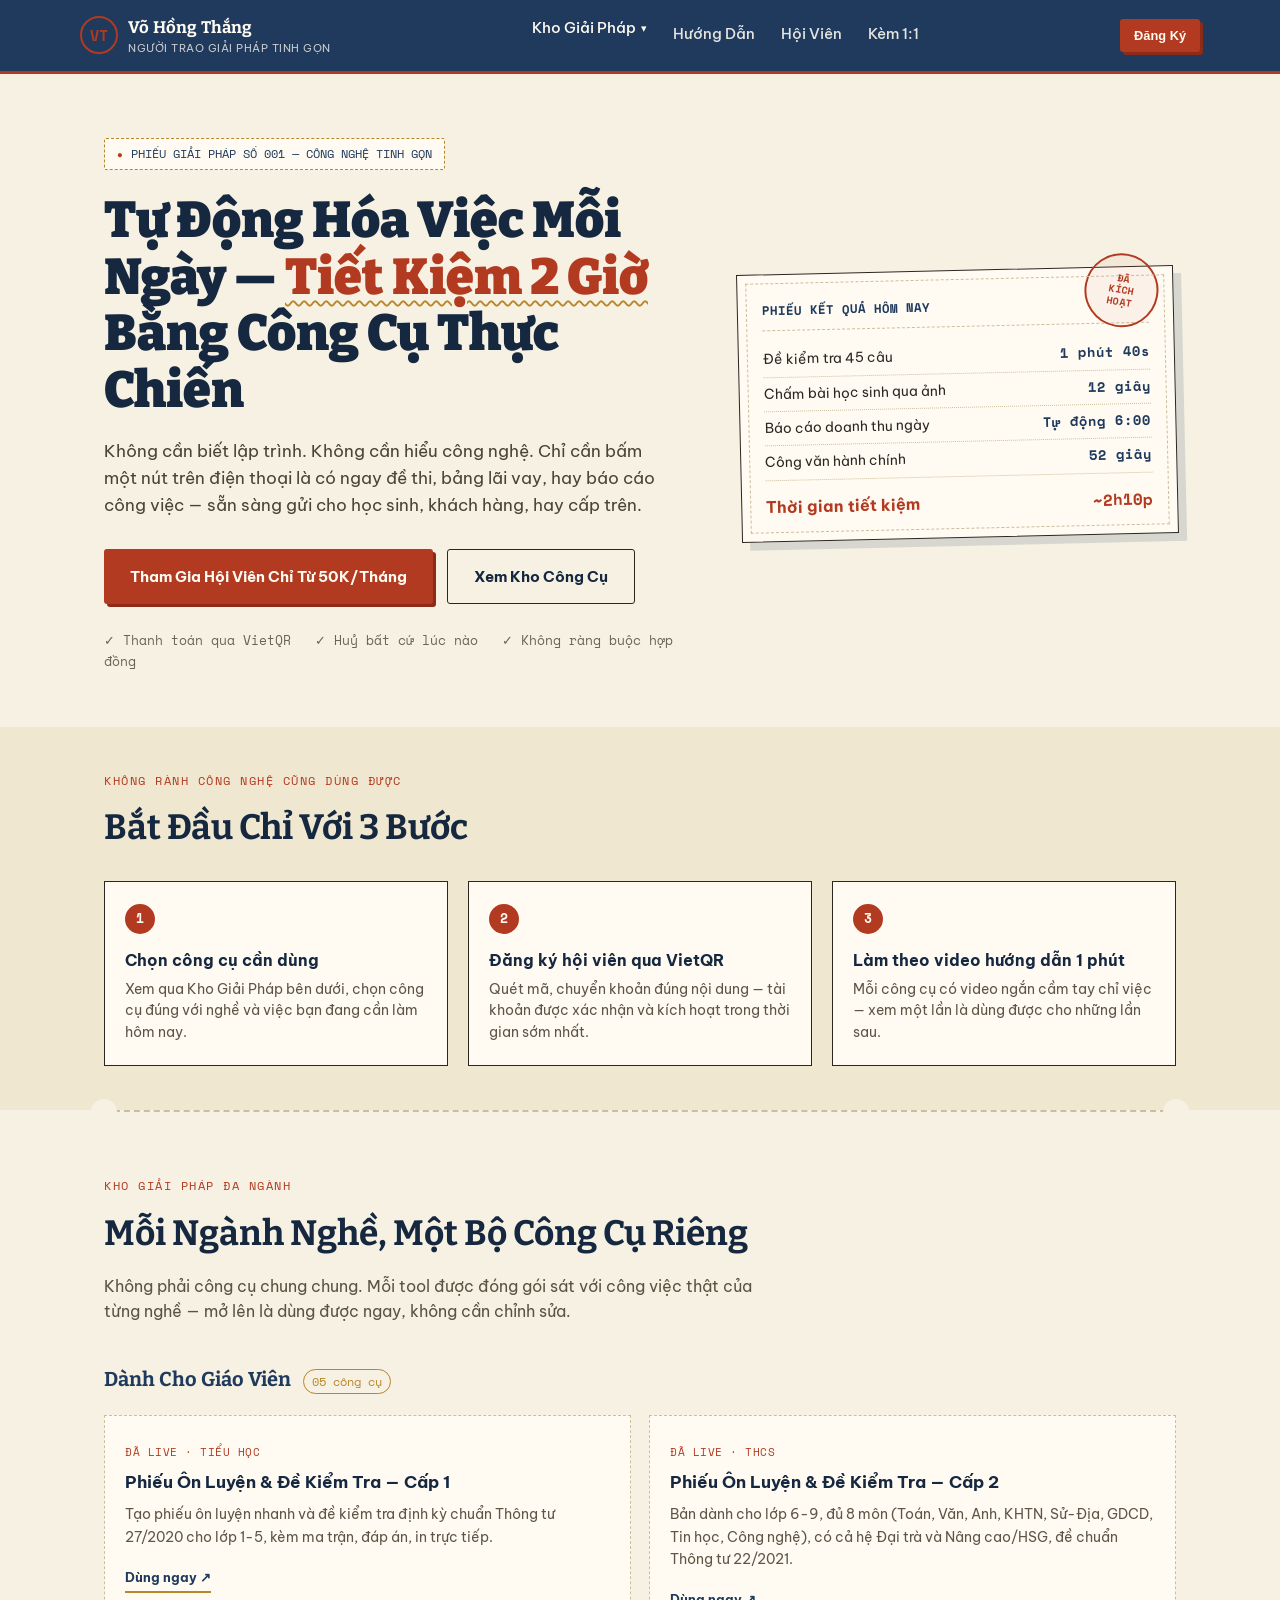
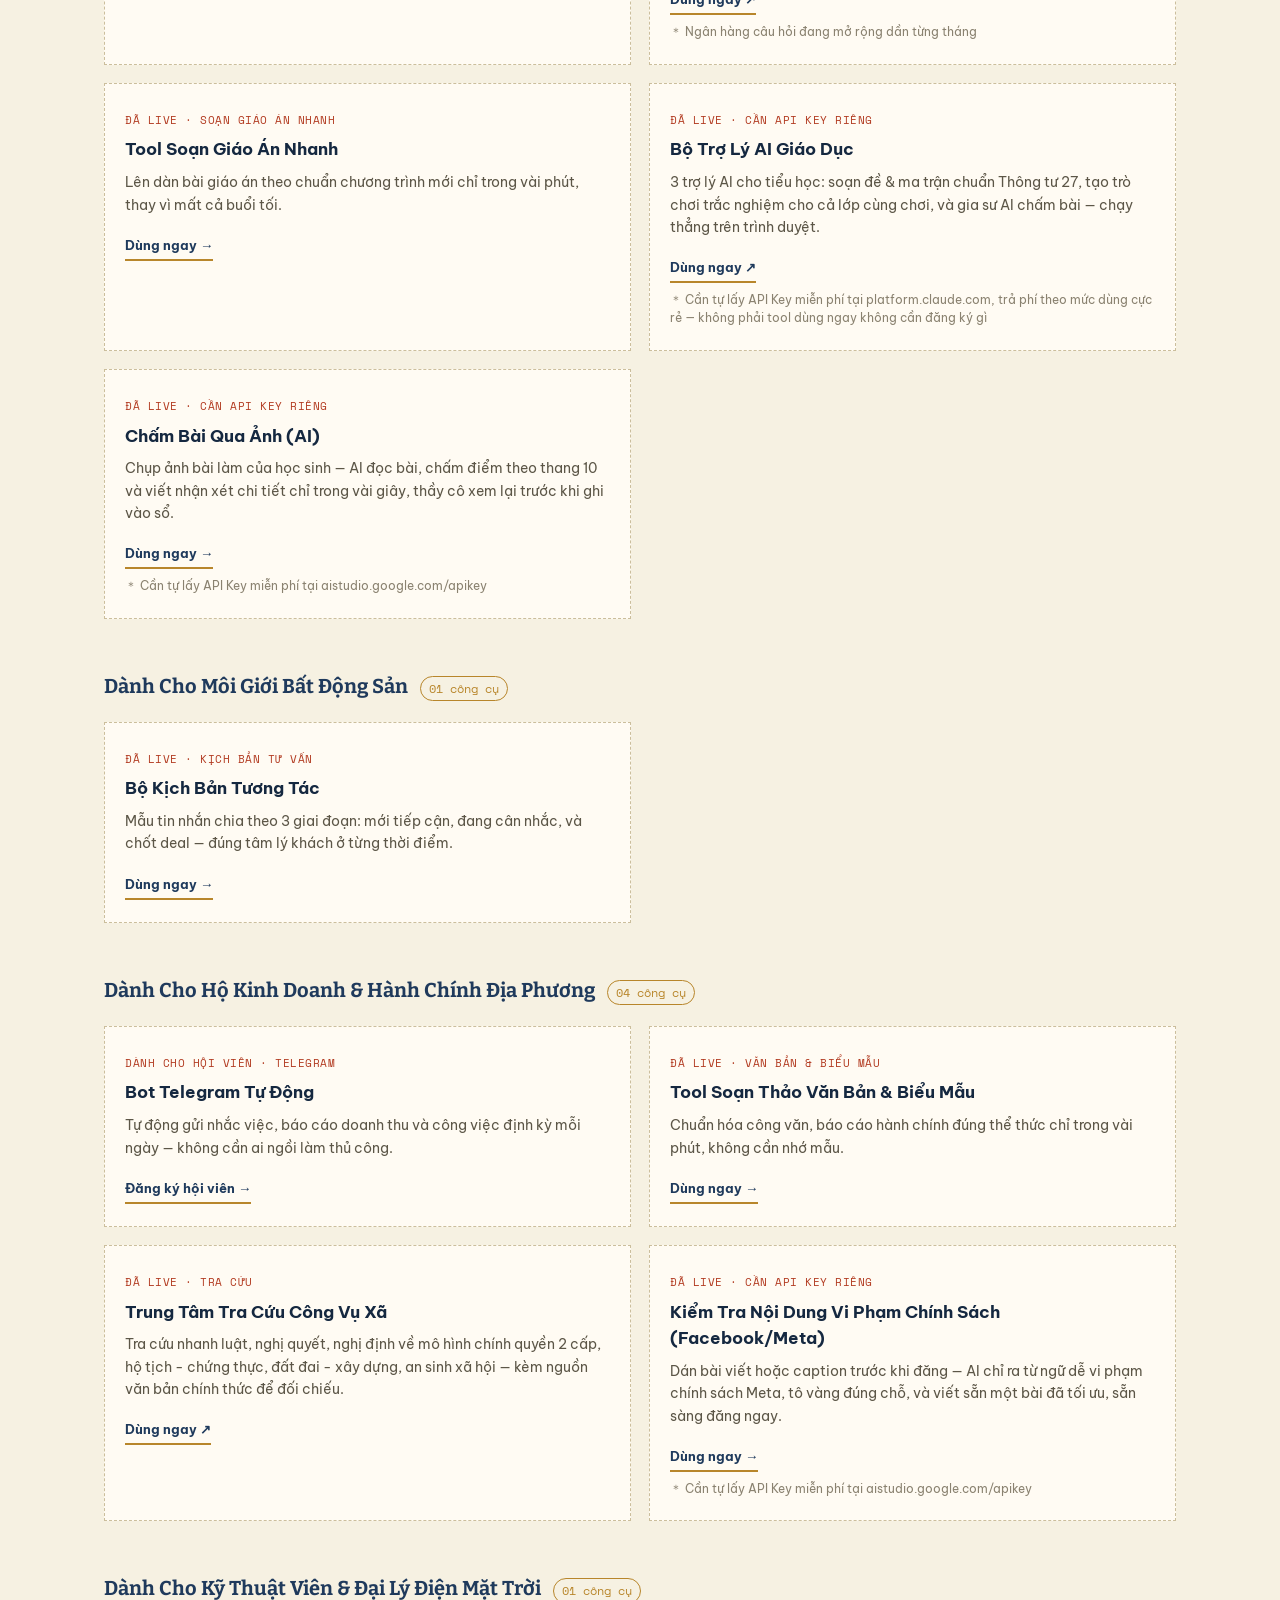
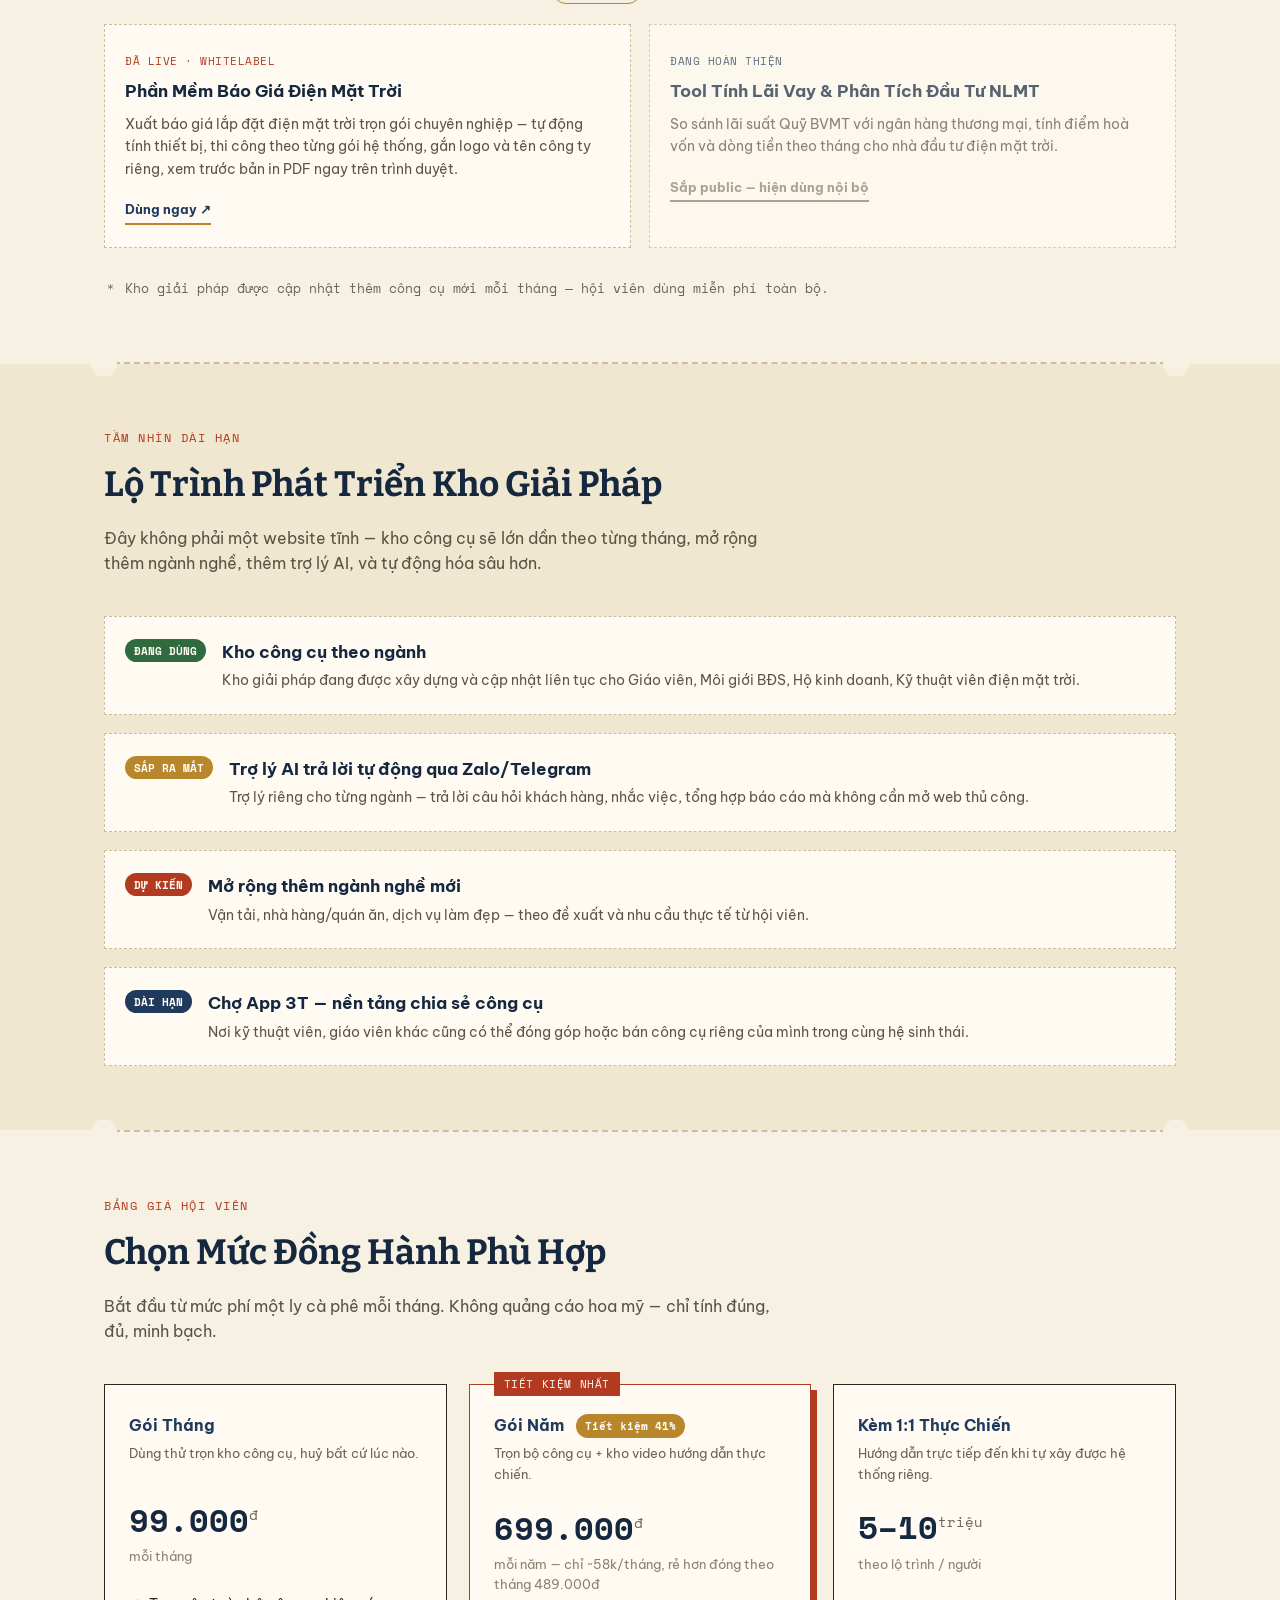
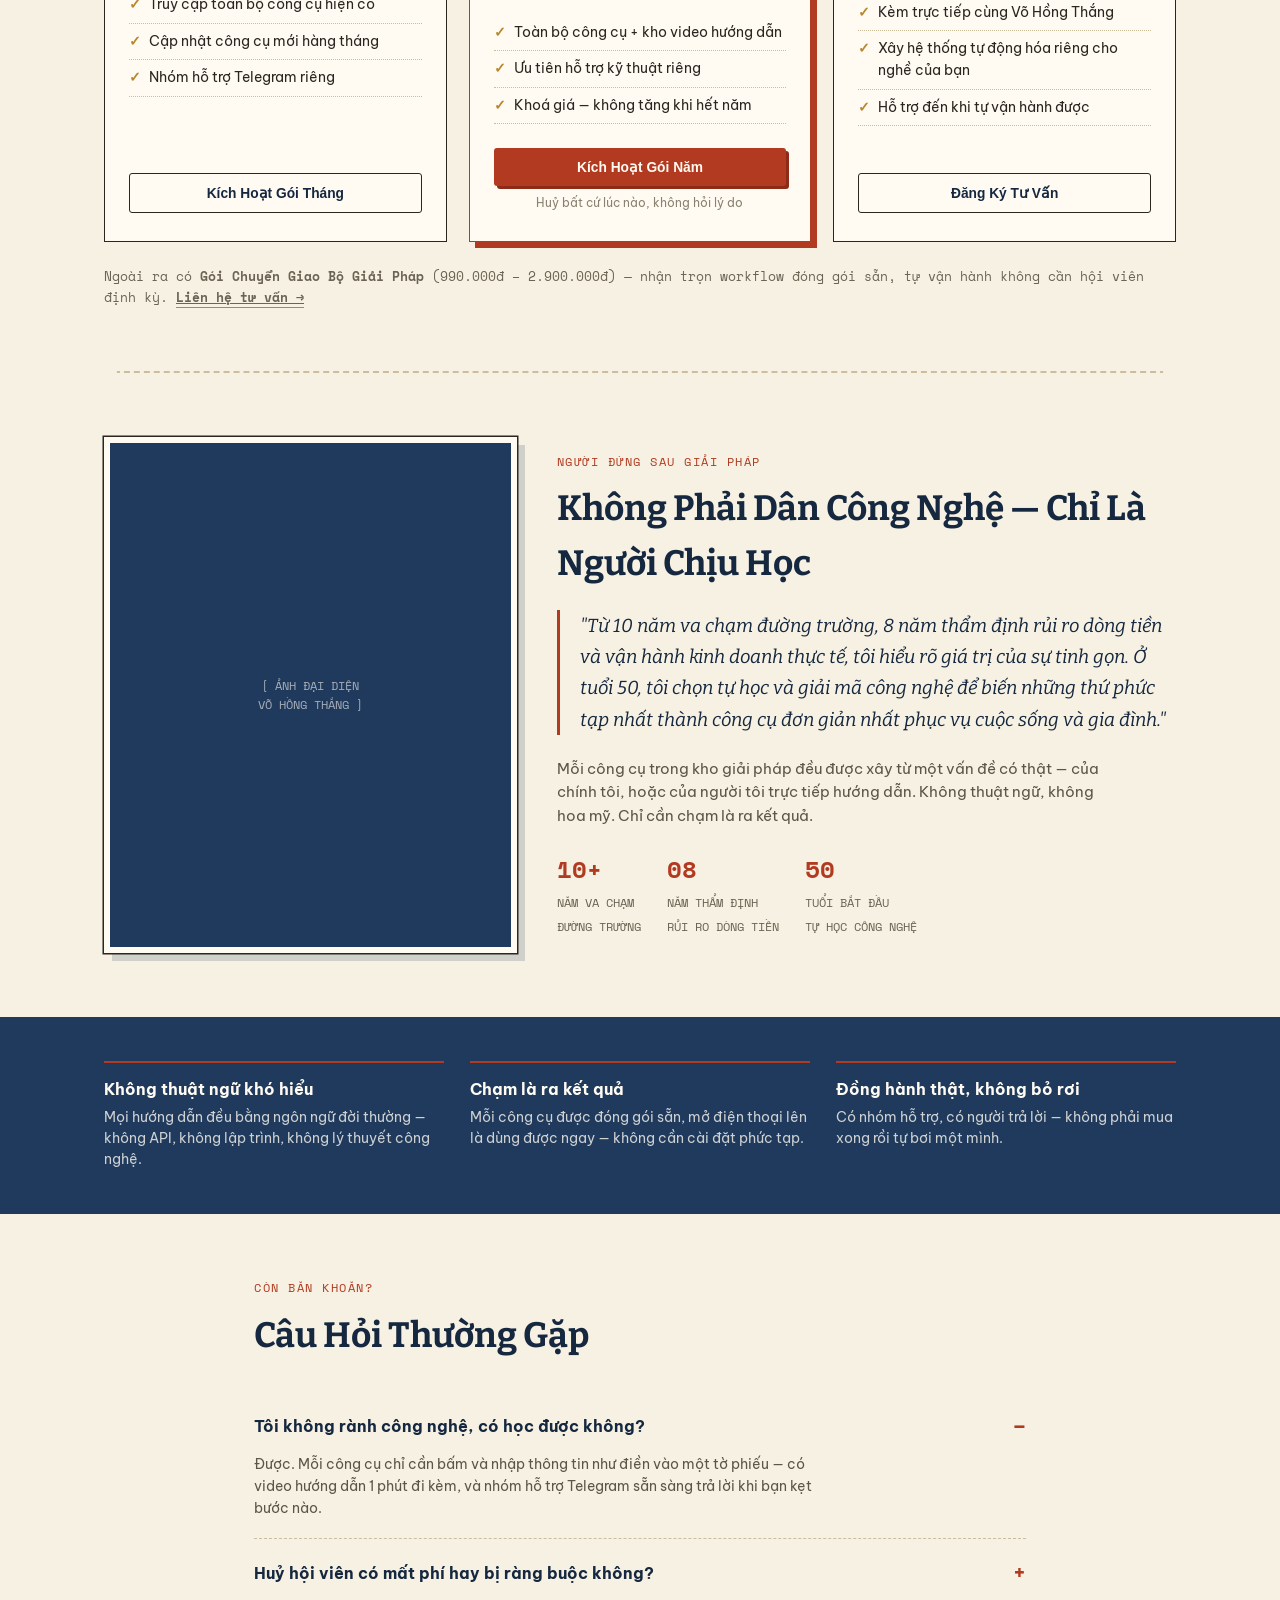
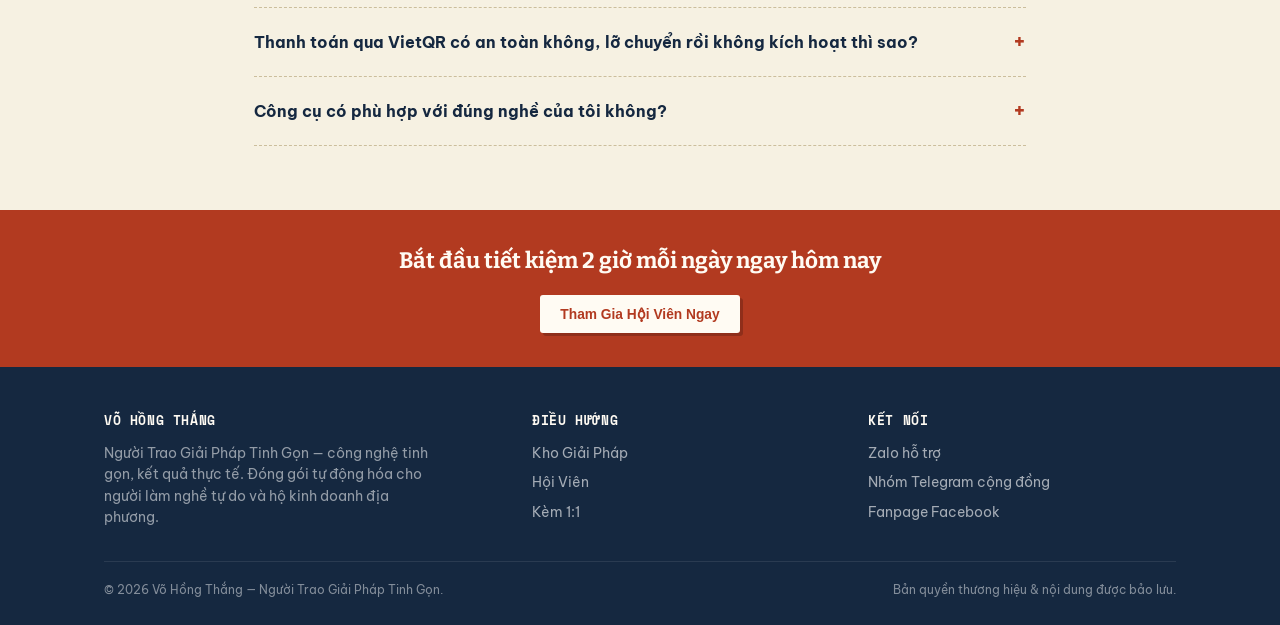
==== index.html @ 77ce98bc "Cap nhat V2: xoa tool Tinh Dong Tien va Lai Vay Ngan Hang, sua noi dung trung thuc, chuan hoa tag tr" ====
<!DOCTYPE html>
<html lang="vi">
<head>
<meta charset="UTF-8">
<meta name="viewport" content="width=device-width, initial-scale=1.0">
<title>Võ Hồng Thắng | Người Trao Giải Pháp Tinh Gọn</title>
<meta name="description" content="Công cụ thực chiến tiết kiệm 2 giờ mỗi ngày cho Giáo viên, Môi giới BĐS, Hộ kinh doanh và Kỹ thuật viên điện mặt trời — không cần biết lập trình, mở lên là dùng được ngay.">
<link rel="shortcut icon" href="favicon.ico">
<link rel="icon" type="image/png" sizes="32x32" href="favicon-32.png">
<link rel="icon" type="image/png" sizes="192x192" href="favicon-192.png">
<link rel="apple-touch-icon" href="favicon-180.png">
<meta property="og:type" content="website">
<meta property="og:title" content="Võ Hồng Thắng | Người Trao Giải Pháp Tinh Gọn">
<meta property="og:description" content="Tự động hóa việc mỗi ngày — tiết kiệm 2 giờ bằng công cụ thực chiến cho từng ngành nghề.">
<meta property="og:image" content="https://vohongthang.github.io/nguoi-trao-giai-phap/og-image.png">
<meta property="og:url" content="https://vohongthang.github.io/nguoi-trao-giai-phap/">
<meta name="twitter:card" content="summary_large_image">
<meta name="twitter:title" content="Võ Hồng Thắng | Người Trao Giải Pháp Tinh Gọn">
<meta name="twitter:description" content="Tự động hóa việc mỗi ngày — tiết kiệm 2 giờ bằng công cụ thực chiến cho từng ngành nghề.">
<meta name="twitter:image" content="https://vohongthang.github.io/nguoi-trao-giai-phap/og-image.png">
<link rel="preconnect" href="https://fonts.googleapis.com">
<link rel="preconnect" href="https://fonts.gstatic.com" crossorigin>
<link href="https://fonts.googleapis.com/css2?family=Bitter:ital,wght@0,500;0,700;0,900;1,600&family=Be+Vietnam+Pro:wght@400;500;600;700&family=Space+Mono:wght@400;700&display=swap" rel="stylesheet">
<style>
:root{
--paper:#F6F1E2;
--paper-2:#EFE7CF;
--ink:#1F3A5C;
--ink-dark:#152840;
--stamp:#B23A20;
--stamp-dark:#8C2B17;
--gold:#B8862B;
--charcoal:#2B2620;
--line:#CBBE9C;
--white:#FFFBF3;
}
*{box-sizing:border-box; margin:0; padding:0;}
html{scroll-behavior:smooth;}
body{
background:var(--paper);
color:var(--charcoal);
font-family:'Be Vietnam Pro', sans-serif;
line-height:1.55;
background-image:
radial-gradient(var(--line) 0.6px, transparent 0.6px);
background-size: 22px 22px;
}
h1,h2,h3,.display{font-family:'Bitter', serif;}
.mono{font-family:'Space Mono', monospace;}
a{color:inherit;}
img{max-width:100%; display:block;}
.wrap{max-width:1120px; margin:0 auto; padding:0 24px;}

/* perforation divider */
.tear{
position:relative;
height:0;
border-top:2px dashed var(--line);
margin: 0;
}
.tear::before, .tear::after{
content:"";
position:absolute; top:-11px;
width:22px; height:22px; border-radius:50%;
background:var(--paper);
box-shadow: 0 0 0 2px var(--paper);
}
.tear::before{left:-11px;}
.tear::after{right:-11px;}

/* HEADER */
header{
position:sticky; top:0; z-index:50;
background:var(--ink);
color:var(--white);
border-bottom:3px solid var(--stamp);
}
.header-inner{
display:flex; align-items:center; justify-content:space-between;
padding:14px 24px;
}
.logo{
display:flex; align-items:center; gap:10px;
font-family:'Bitter', serif; font-weight:700; font-size:1.05rem;
letter-spacing:0.2px;
}
.logo .mark{
width:38px; height:38px; border-radius:50%;
border:2px solid var(--stamp);
display:flex; align-items:center; justify-content:center;
font-family:'Space Mono', monospace; font-weight:700;
color:var(--stamp);
font-size:0.95rem;
flex-shrink:0;
}
.logo small{display:block; font-family:'Be Vietnam Pro',sans-serif; font-weight:400; font-size:0.68rem; opacity:0.75; letter-spacing:0.5px;}
nav{display:none; gap:26px; font-size:0.92rem; font-weight:500;}
nav a{opacity:0.88; text-decoration:none; padding:6px 0; border-bottom:2px solid transparent;}
nav a:hover{opacity:1; border-color:var(--stamp);}
@media(min-width:900px){nav{display:flex;}}
.nav-drop{position:relative;}
.nav-drop > span{cursor:pointer; display:flex; align-items:center; gap:5px;}
.nav-drop > span::after{content:"▾"; font-size:0.7rem;}
.nav-drop-panel{
display:none; position:absolute; top:100%; left:0; margin-top:14px;
background:var(--white); border:1.5px solid var(--charcoal); box-shadow:5px 5px 0 rgba(31,58,92,0.25);
min-width:260px; padding:8px 0; z-index:60;
}
.nav-drop:hover .nav-drop-panel{display:block;}
.nav-drop-panel a{
display:block; color:var(--charcoal); padding:10px 18px; font-size:0.86rem; border:none;
border-bottom:1px dashed var(--line);
}
.nav-drop-panel a:last-child{border-bottom:none;}
.nav-drop-panel a:hover{background:var(--paper-2); color:var(--stamp);}
.nav-drop-panel .tag{
font-family:'Space Mono',monospace; font-size:0.66rem; color:var(--gold); margin-left:6px;
}
.nav-subdrop{border-bottom:1px dashed var(--line);}
.nav-subdrop:last-child{border-bottom:none;}
.nav-subdrop-toggle{
width:100%; display:flex; align-items:center; justify-content:space-between; gap:8px;
background:none; border:none; cursor:pointer; text-align:left;
color:var(--charcoal); padding:10px 18px; font-size:0.86rem; font-family:inherit;
}
.nav-subdrop-toggle:hover{background:var(--paper-2); color:var(--stamp);}
.nav-subdrop-toggle .sub-count{
font-family:'Space Mono',monospace; font-size:0.66rem; color:var(--gold); margin-left:auto; margin-right:8px;
}
.nav-subdrop-toggle .sub-arrow{font-size:0.7rem; transition:transform 0.15s ease; flex-shrink:0;}
.nav-subdrop.open > .nav-subdrop-toggle .sub-arrow{transform:rotate(90deg);}
.nav-subdrop-list{display:none; background:var(--paper-2);}
.nav-subdrop.open > .nav-subdrop-list{display:block;}
.nav-subdrop-list a, .nav-subdrop-list .sub-disabled{
display:block; padding:9px 18px 9px 34px; font-size:0.8rem; color:var(--charcoal);
border-top:1px dashed var(--line);
}
.nav-subdrop-list a:hover{background:var(--white); color:var(--stamp);}
.nav-subdrop-list .sub-disabled{color:#8a8270; cursor:default;}
.nav-drop-panel > a.flat-link{
display:block; color:var(--charcoal); padding:10px 18px; font-size:0.86rem;
border-bottom:1px dashed var(--line);
}
.nav-drop-panel > a.flat-link:last-child{border-bottom:none;}
.nav-drop-panel > a.flat-link:hover{background:var(--paper-2); color:var(--stamp);}
.btn{
display:inline-flex; align-items:center; gap:8px;
padding:11px 20px;
border-radius:3px;
font-weight:700; font-size:0.86rem;
text-decoration:none;
cursor:pointer; border:none;
white-space:nowrap;
}
.btn-stamp{
background:var(--stamp); color:var(--white);
box-shadow: 3px 3px 0 var(--stamp-dark);
transition: transform .12s ease, box-shadow .12s ease;
}
.btn-stamp:hover{transform:translate(-1px,-1px); box-shadow:4px 4px 0 var(--stamp-dark);}
.btn-outline{
background:transparent; color:var(--white); border:1.5px solid rgba(255,255,255,0.5);
}

/* HERO */
.hero{padding:64px 0 56px;}
.receipt-tag{
display:inline-flex; align-items:center; gap:8px;
font-family:'Space Mono',monospace; font-size:0.75rem;
color:var(--ink); background:var(--white);
border:1px dashed var(--gold); padding:6px 12px; border-radius:2px;
margin-bottom:22px;
}
.receipt-tag::before{content:"●"; color:var(--stamp); font-size:0.6rem;}
.hero-grid{display:grid; gap:44px; align-items:center;}
@media(min-width:960px){.hero-grid{grid-template-columns:1.15fr 0.85fr;}}
h1.hero-title{
font-size:clamp(2.1rem, 5vw, 3.15rem);
font-weight:900; line-height:1.12; color:var(--ink-dark);
margin-bottom:20px;
}
h1.hero-title em{
font-style:normal; color:var(--stamp);
text-decoration: underline wavy var(--gold) 2px;
text-underline-offset:6px;
}
.hero-sub{font-size:1.08rem; color:#4A4437; max-width:52ch; margin-bottom:30px;}
.hero-ctas{display:flex; flex-wrap:wrap; gap:14px; margin-bottom:26px;}
.btn-lg{padding:15px 26px; font-size:0.95rem;}
.hero-note{font-size:0.82rem; color:#6b6353; font-family:'Space Mono',monospace;}

/* receipt card as hero visual */
.receipt-card{
background:var(--white);
border:1.5px solid var(--charcoal);
padding:26px 24px 22px;
position:relative;
box-shadow: 8px 8px 0 rgba(31,58,92,0.14);
transform: rotate(-1.3deg);
}
.receipt-card::after{
content:""; position:absolute; inset:8px;
border:1px dashed var(--line); pointer-events:none;
}
.receipt-card h4{font-family:'Space Mono',monospace; font-size:0.78rem; letter-spacing:1px; text-transform:uppercase; color:var(--ink); border-bottom:1px dashed var(--line); padding-bottom:10px; margin-bottom:12px;}
.receipt-row{display:flex; justify-content:space-between; font-size:0.86rem; padding:6px 0; border-bottom:1px dotted var(--line);}
.receipt-row span:last-child{font-family:'Space Mono',monospace; font-weight:700; color:var(--ink);}
.receipt-total{display:flex; justify-content:space-between; padding-top:14px; font-weight:700; font-size:1rem; color:var(--stamp);}
.stamp-badge{
position:absolute; top:-14px; right:14px;
width:74px; height:74px; border-radius:50%;
border:2.5px solid var(--stamp); color:var(--stamp);
display:flex; align-items:center; justify-content:center;
text-align:center; font-family:'Space Mono',monospace; font-weight:700;
font-size:0.62rem; line-height:1.15; letter-spacing:0.5px;
transform:rotate(12deg);
background:rgba(178,58,32,0.05);
}

/* SECTIONS */
section{padding:64px 0;}
.eyebrow{
font-family:'Space Mono',monospace; font-size:0.78rem; letter-spacing:1.5px;
color:var(--stamp); text-transform:uppercase; margin-bottom:10px; display:block;
}
.sec-title{font-size:clamp(1.6rem,3.4vw,2.2rem); font-weight:700; color:var(--ink-dark); margin-bottom:14px;}
.sec-sub{color:#5a5344; max-width:62ch; margin-bottom:40px; font-size:1rem;}

/* TOOL HUB */
.category-block{margin-bottom:52px;}
.category-head{display:flex; align-items:baseline; gap:12px; margin-bottom:20px;}
.category-head h3{font-size:1.25rem; color:var(--ink); font-weight:700;}
.category-head .count{font-family:'Space Mono',monospace; font-size:0.78rem; color:var(--gold); border:1px solid var(--gold); padding:2px 8px; border-radius:20px;}
.tool-grid{display:grid; gap:18px; grid-template-columns:1fr;}
@media(min-width:720px){.tool-grid{grid-template-columns:1fr 1fr;}}
.tool-card{
background:var(--white);
border:1.5px dashed var(--line);
padding:22px 20px;
position:relative;
transition: border-color .15s ease, transform .15s ease;
}
.tool-card:hover{border-color:var(--stamp); transform:translateY(-3px);}
.tool-card .tool-tag{
font-family:'Space Mono',monospace; font-size:0.68rem; color:var(--stamp);
letter-spacing:0.5px; text-transform:uppercase; margin-bottom:8px; display:inline-block;
}
.tool-card h4{font-size:1.08rem; font-weight:700; color:var(--ink-dark); margin-bottom:8px;}
.tool-card p{font-size:0.9rem; color:#5c5647; margin-bottom:16px;}
.tool-card .tool-cta{
display:inline-flex; align-items:center; gap:6px;
font-size:0.84rem; font-weight:700; color:var(--ink);
text-decoration:none; border-bottom:2px solid var(--gold); padding-bottom:2px;
}

/* PRICING */
.pricing-grid{display:grid; gap:22px; grid-template-columns:1fr;}
@media(min-width:900px){.pricing-grid{grid-template-columns:repeat(3,1fr);}}
.price-card{
background:var(--white); border:1.5px solid var(--charcoal);
padding:28px 24px; position:relative; display:flex; flex-direction:column;
}
.price-card.featured{border-color:var(--stamp); box-shadow:6px 6px 0 var(--stamp);}
.price-featured-tag{
position:absolute; top:-13px; left:24px;
background:var(--stamp); color:var(--white);
font-family:'Space Mono',monospace; font-size:0.68rem; letter-spacing:0.6px;
padding:4px 10px; text-transform:uppercase;
}
.price-card h4{font-size:1.02rem; font-weight:700; color:var(--ink); margin-bottom:6px;}
.price-card .price-desc{font-size:0.84rem; color:#6b6353; margin-bottom:18px; min-height:34px;}
.price-amount{font-family:'Space Mono',monospace; font-size:2rem; font-weight:700; color:var(--ink-dark); margin-bottom:2px;}
.price-amount sup{font-size:0.9rem; font-weight:400; color:#6b6353;}
.price-cycle{font-size:0.8rem; color:#8a8270; margin-bottom:20px;}
.price-list{list-style:none; margin-bottom:24px; flex-grow:1;}
.price-list li{font-size:0.87rem; padding:7px 0; border-bottom:1px dotted var(--line); display:flex; gap:8px;}
.price-list li::before{content:"✓"; color:var(--gold); font-weight:700;}
.price-btn{width:100%; justify-content:center; text-align:center;}

/* ABOUT */
.about-wrap{display:grid; gap:40px; align-items:center;}
@media(min-width:900px){.about-wrap{grid-template-columns:0.8fr 1.2fr;}}
.about-frame{
background:var(--ink); aspect-ratio:4/5; border:6px solid var(--white);
box-shadow:0 0 0 1.5px var(--charcoal), 8px 8px 0 rgba(31,58,92,0.18);
display:flex; align-items:center; justify-content:center;
color:var(--white); font-family:'Space Mono',monospace; font-size:0.78rem;
text-align:center; padding:20px; position:relative;
}
.about-frame span{opacity:0.6;}
.quote{
font-family:'Bitter',serif; font-style:italic; font-size:1.18rem;
color:var(--ink-dark); line-height:1.65; margin-bottom:22px;
border-left:3px solid var(--stamp); padding-left:20px;
}
.about-meta{display:flex; gap:26px; flex-wrap:wrap; margin-top:24px;}
.about-meta div{font-family:'Space Mono',monospace;}
.about-meta .num{font-size:1.5rem; font-weight:700; color:var(--stamp); display:block;}
.about-meta .lbl{font-size:0.76rem; color:#6b6353;}

/* COMMIT STRIP */
.commit{
background:var(--ink); color:var(--white); padding:44px 0;
}
.commit .wrap{display:grid; gap:26px; grid-template-columns:1fr; text-align:left;}
@media(min-width:820px){.commit .wrap{grid-template-columns:repeat(3,1fr);}}
.commit-item{border-top:2px solid var(--stamp); padding-top:14px;}
.commit-item h5{font-size:0.98rem; margin-bottom:6px;}
.commit-item p{font-size:0.85rem; opacity:0.78;}

/* FOOTER */
footer{background:var(--ink-dark); color:rgba(255,255,255,0.72); padding:44px 0 26px; font-size:0.86rem;}
.footer-grid{display:grid; gap:28px; grid-template-columns:1fr; margin-bottom:30px;}
@media(min-width:760px){.footer-grid{grid-template-columns:1.3fr 1fr 1fr;}}
footer h6{color:var(--white); font-size:0.8rem; letter-spacing:0.6px; text-transform:uppercase; font-family:'Space Mono',monospace; margin-bottom:12px;}
footer ul{list-style:none;}
footer li{margin-bottom:8px;}
footer a{text-decoration:none; opacity:0.85;}
footer a:hover{opacity:1; text-decoration:underline;}
.footer-bottom{border-top:1px solid rgba(255,255,255,0.14); padding-top:18px; display:flex; flex-wrap:wrap; justify-content:space-between; gap:10px; font-size:0.78rem; opacity:0.65;}

/* MOBILE NAV */
.burger{
display:flex; flex-direction:column; gap:5px; background:none; border:none;
cursor:pointer; padding:6px; margin-right:4px;
}
.burger span{width:22px; height:2px; background:var(--white); display:block;}
@media(min-width:900px){.burger{display:none;}}
.mobile-nav{
display:none; flex-direction:column; background:var(--ink-dark);
border-top:1px solid rgba(255,255,255,0.15);
}
.mobile-nav.open{display:flex;}
.mobile-nav a{
color:var(--white); text-decoration:none; padding:14px 24px;
border-bottom:1px dashed rgba(255,255,255,0.15); font-size:0.94rem; font-weight:500;
}
@media(min-width:900px){.mobile-nav{display:none !important;}}

/* QUICK START */
.steps-strip{background:var(--paper-2); padding:44px 0;}
.steps-grid{display:grid; gap:20px; grid-template-columns:1fr;}
@media(min-width:820px){.steps-grid{grid-template-columns:repeat(3,1fr);}}
.step-card{background:var(--white); border:1.5px solid var(--charcoal); padding:22px 20px; position:relative;}
.step-num{
font-family:'Space Mono',monospace; font-weight:700; font-size:0.8rem;
color:var(--white); background:var(--stamp); width:30px; height:30px; border-radius:50%;
display:flex; align-items:center; justify-content:center; margin-bottom:14px;
}
.step-card h5{font-size:1rem; font-weight:700; color:var(--ink-dark); margin-bottom:6px;}
.step-card p{font-size:0.87rem; color:#5c5647;}

/* FAQ */
.faq-item{border-bottom:1px dashed var(--line); padding:18px 0;}
.faq-q{
display:flex; justify-content:space-between; align-items:center; gap:16px;
cursor:pointer; font-weight:700; color:var(--ink-dark); font-size:0.98rem;
}
.faq-q::after{content:"+"; font-family:'Space Mono',monospace; font-size:1.3rem; color:var(--stamp); flex-shrink:0;}
.faq-item.open .faq-q::after{content:"–";}
.faq-a{max-height:0; overflow:hidden; transition:max-height .2s ease;}
.faq-item.open .faq-a{max-height:200px;}
.faq-a p{font-size:0.9rem; color:#5c5647; padding-top:10px; max-width:64ch;}

/* SAVE BADGE */
.save-badge{
display:inline-block; background:var(--gold); color:var(--white);
font-family:'Space Mono',monospace; font-size:0.7rem; font-weight:700;
padding:3px 9px; border-radius:20px; margin-left:8px; vertical-align:middle;
}

/* FOOTER CTA */
.footer-cta{
background:var(--stamp); color:var(--white); text-align:center; padding:34px 0;
}
.footer-cta h3{font-family:'Bitter',serif; font-size:1.4rem; margin-bottom:16px;}

/* QR MODAL */
.qr-overlay{
position:fixed; inset:0; background:rgba(21,40,64,0.72);
display:none; align-items:center; justify-content:center; z-index:100; padding:20px;
}
.qr-overlay.open{display:flex;}
.qr-box{
background:var(--white); max-width:340px; width:100%; padding:26px 24px;
border:1.5px solid var(--charcoal); position:relative; text-align:center;
}
.qr-box h4{font-family:'Bitter',serif; font-size:1.15rem; color:var(--ink-dark); margin-bottom:6px;}
.qr-box p{font-size:0.84rem; color:#6b6353; margin-bottom:16px;}
.qr-img{
width:180px; height:180px; margin:0 auto 16px; border:1.5px dashed var(--line);
display:flex; align-items:center; justify-content:center;
font-family:'Space Mono',monospace; font-size:0.72rem; color:#8a8270; text-align:center; padding:10px;
}
.qr-close{
position:absolute; top:10px; right:12px; background:none; border:none;
font-size:1.3rem; cursor:pointer; color:var(--charcoal); line-height:1;
}
</style>
</head>
<body>

<header>
<div class="header-inner wrap" style="padding-left:0; padding-right:0;">
<div class="logo">
<div class="mark">VT</div>
<div>Võ Hồng Thắng<small>NGƯỜI TRAO GIẢI PHÁP TINH GỌN</small></div>
</div>
<nav>
<div class="nav-drop">
<span>Kho Giải Pháp</span>
<div class="nav-drop-panel">
<div class="nav-subdrop">
<button type="button" class="nav-subdrop-toggle" onclick="toggleSubdrop(this)">
<span>👩‍🏫 Dành Cho Giáo Viên</span>
<span class="sub-count">05</span><span class="sub-arrow">▸</span>
</button>
<div class="nav-subdrop-list">
<a href="https://vohongthang.github.io/phieu-on-luyen/" target="_blank" rel="noopener">📘 Phiếu Ôn Luyện &amp; Đề Kiểm Tra — Cấp 1</a>
<a href="https://vohongthang.github.io/phieu-on-luyen-cap2/index.html?stampcheck2" target="_blank" rel="noopener">📗 Phiếu Ôn Luyện &amp; Đề Kiểm Tra — Cấp 2</a>
<a href="soan-giao-an-nhanh.html">📝 Tool Soạn Giáo Án Nhanh</a>
<a href="https://vohongthang.github.io/tro-ly-ai-giao-vien/" target="_blank" rel="noopener">🤖 Bộ Trợ Lý AI Giáo Dục (cần API key riêng)</a>
<a href="cham-bai-qua-anh.html">🖼️ Chấm Bài Qua Ảnh — AI (cần API key riêng)</a>
</div>
</div>
<div class="nav-subdrop">
<button type="button" class="nav-subdrop-toggle" onclick="toggleSubdrop(this)">
<span>🏠 Dành Cho Môi Giới BĐS</span>
<span class="sub-count">01</span><span class="sub-arrow">▸</span>
</button>
<div class="nav-subdrop-list">
<a href="kich-ban-tuong-tac.html">💬 Bộ Kịch Bản Tương Tác</a>
</div>
</div>
<div class="nav-subdrop">
<button type="button" class="nav-subdrop-toggle" onclick="toggleSubdrop(this)">
<span>🏪 Hộ Kinh Doanh &amp; Hành Chính</span>
<span class="sub-count">04</span><span class="sub-arrow">▸</span>
</button>
<div class="nav-subdrop-list">
<a href="#hoi-vien">🤖 Bot Telegram Tự Động (cần hội viên)</a>
<a href="soan-thao-van-ban.html">📄 Soạn Thảo Văn Bản &amp; Biểu Mẫu</a>
<a href="https://vohongthang.github.io/thangvo-tracuu-xa/" target="_blank" rel="noopener">📚 Tra Cứu Công Vụ Xã</a>
<a href="kiem-tra-vi-pham-noi-dung.html">🛡️ Kiểm Tra Vi Phạm Chính Sách MXH (cần API key riêng)</a>
</div>
</div>
<div class="nav-subdrop">
<button type="button" class="nav-subdrop-toggle" onclick="toggleSubdrop(this)">
<span>☀️ Kỹ Thuật Viên Điện Mặt Trời</span>
<span class="sub-count">01</span><span class="sub-arrow">▸</span>
</button>
<div class="nav-subdrop-list">
<a href="https://vohongthang.github.io/solar3t-tools/" target="_blank" rel="noopener">☀️ Phần Mềm Báo Giá Điện Mặt Trời</a>
<span class="sub-disabled">🔒 Tính Lãi Vay &amp; Phân Tích Đầu Tư NLMT (sắp ra mắt)</span>
</div>
</div>
<a class="flat-link" href="#lo-trinh">🚀 Sắp Ra Mắt<span class="tag">MỚI</span></a>
</div>
</div>
<a href="#bat-dau">Hướng Dẫn</a>
<a href="#hoi-vien">Hội Viên</a>
<a href="#kem-1-1">Kèm 1:1</a>
</nav>
<div style="display:flex; align-items:center; gap:10px;">
<button class="btn btn-stamp" onclick="openQR('Đăng ký hội viên 99.000đ/tháng')" style="padding:9px 14px; font-size:0.8rem;">Đăng Ký</button>
<button class="burger" onclick="toggleMobileNav()" aria-label="Mở menu"><span></span><span></span><span></span></button>
</div>
</div>
<div class="mobile-nav" id="mobileNav">
<div class="nav-subdrop">
<button type="button" class="nav-subdrop-toggle" onclick="toggleSubdrop(this)" style="color:var(--white);">
<span>👩‍🏫 Dành Cho Giáo Viên</span>
<span class="sub-count">05</span><span class="sub-arrow">▸</span>
</button>
<div class="nav-subdrop-list" style="background:var(--ink-dark);">
<a href="https://vohongthang.github.io/phieu-on-luyen/" target="_blank" rel="noopener" style="color:var(--white); border-color:rgba(255,255,255,0.15);">📘 Phiếu Ôn Luyện — Cấp 1</a>
<a href="https://vohongthang.github.io/phieu-on-luyen-cap2/index.html?stampcheck2" target="_blank" rel="noopener" style="color:var(--white); border-color:rgba(255,255,255,0.15);">📗 Phiếu Ôn Luyện — Cấp 2</a>
<a href="soan-giao-an-nhanh.html" onclick="toggleMobileNav()" style="color:var(--white); border-color:rgba(255,255,255,0.15);">📝 Soạn Giáo Án Nhanh</a>
<a href="https://vohongthang.github.io/tro-ly-ai-giao-vien/" target="_blank" rel="noopener" style="color:var(--white); border-color:rgba(255,255,255,0.15);">🤖 Trợ Lý AI Giáo Dục (cần API key riêng)</a>
<a href="cham-bai-qua-anh.html" onclick="toggleMobileNav()" style="color:var(--white); border-color:rgba(255,255,255,0.15);">🖼️ Chấm Bài Qua Ảnh — AI (cần API key riêng)</a>
</div>
</div>
<div class="nav-subdrop">
<button type="button" class="nav-subdrop-toggle" onclick="toggleSubdrop(this)" style="color:var(--white);">
<span>🏠 Dành Cho Môi Giới BĐS</span>
<span class="sub-count">01</span><span class="sub-arrow">▸</span>
</button>
<div class="nav-subdrop-list" style="background:var(--ink-dark);">
<a href="kich-ban-tuong-tac.html" onclick="toggleMobileNav()" style="color:var(--white); border-color:rgba(255,255,255,0.15);">💬 Bộ Kịch Bản Tương Tác</a>
</div>
</div>
<div class="nav-subdrop">
<button type="button" class="nav-subdrop-toggle" onclick="toggleSubdrop(this)" style="color:var(--white);">
<span>🏪 Hộ Kinh Doanh &amp; Hành Chính</span>
<span class="sub-count">04</span><span class="sub-arrow">▸</span>
</button>
<div class="nav-subdrop-list" style="background:var(--ink-dark);">
<a href="#hoi-vien" onclick="toggleMobileNav()" style="color:var(--white); border-color:rgba(255,255,255,0.15);">🤖 Bot Telegram Tự Động (cần hội viên)</a>
<a href="soan-thao-van-ban.html" onclick="toggleMobileNav()" style="color:var(--white); border-color:rgba(255,255,255,0.15);">📄 Soạn Thảo Văn Bản &amp; Biểu Mẫu</a>
<a href="https://vohongthang.github.io/thangvo-tracuu-xa/" target="_blank" rel="noopener" style="color:var(--white); border-color:rgba(255,255,255,0.15);">📚 Tra Cứu Công Vụ Xã</a>
<a href="kiem-tra-vi-pham-noi-dung.html" onclick="toggleMobileNav()" style="color:var(--white); border-color:rgba(255,255,255,0.15);">🛡️ Kiểm Tra Vi Phạm Chính Sách MXH (cần API key riêng)</a>
</div>
</div>
<div class="nav-subdrop">
<button type="button" class="nav-subdrop-toggle" onclick="toggleSubdrop(this)" style="color:var(--white);">
<span>☀️ Kỹ Thuật Viên Điện Mặt Trời</span>
<span class="sub-count">01</span><span class="sub-arrow">▸</span>
</button>
<div class="nav-subdrop-list" style="background:var(--ink-dark);">
<a href="https://vohongthang.github.io/solar3t-tools/" target="_blank" rel="noopener" style="color:var(--white); border-color:rgba(255,255,255,0.15);">☀️ Phần Mềm Báo Giá Điện Mặt Trời</a>
<span class="sub-disabled" style="border-color:rgba(255,255,255,0.15);">🔒 Tính Lãi Vay NLMT (sắp ra mắt)</span>
</div>
</div>
<a href="#lo-trinh" onclick="toggleMobileNav()">🚀 Sắp Ra Mắt</a>
<a href="#bat-dau" onclick="toggleMobileNav()">Bắt Đầu Thế Nào</a>
<a href="#hoi-vien" onclick="toggleMobileNav()">Hội Viên</a>
<a href="#kem-1-1" onclick="toggleMobileNav()">Kèm 1:1</a>
<a href="#faq" onclick="toggleMobileNav()">Câu Hỏi Thường Gặp</a>
</div>
</header>

<!-- HERO -->
<section class="hero">
<div class="wrap hero-grid">
<div>
<span class="receipt-tag">PHIẾU GIẢI PHÁP SỐ 001 — CÔNG NGHỆ TINH GỌN</span>
<h1 class="hero-title">Tự Động Hóa Việc Mỗi Ngày — <em>Tiết Kiệm 2 Giờ</em> Bằng Công Cụ Thực Chiến</h1>
<p class="hero-sub">Không cần biết lập trình. Không cần hiểu công nghệ. Chỉ cần bấm một nút trên điện thoại là có ngay đề thi, bảng lãi vay, hay báo cáo công việc — sẵn sàng gửi cho học sinh, khách hàng, hay cấp trên.</p>
<div class="hero-ctas">
<a href="#hoi-vien" class="btn btn-stamp btn-lg">Tham Gia Hội Viên Chỉ Từ 50K/Tháng</a>
<a href="#kho-giai-phap" class="btn btn-outline btn-lg" style="color:var(--ink-dark); border-color:var(--charcoal);">Xem Kho Công Cụ</a>
</div>
<p class="hero-note">✓ Thanh toán qua VietQR &nbsp; ✓ Huỷ bất cứ lúc nào &nbsp; ✓ Không ràng buộc hợp đồng</p>
</div>
<div class="receipt-card">
<div class="stamp-badge">ĐÃ<br>KÍCH<br>HOẠT</div>
<h4>Phiếu Kết Quả Hôm Nay</h4>
<div class="receipt-row"><span>Đề kiểm tra 45 câu</span><span>1 phút 40s</span></div>
<div class="receipt-row"><span>Chấm bài học sinh qua ảnh</span><span>12 giây</span></div>
<div class="receipt-row"><span>Báo cáo doanh thu ngày</span><span>Tự động 6:00</span></div>
<div class="receipt-row"><span>Công văn hành chính</span><span>52 giây</span></div>
<div class="receipt-total"><span>Thời gian tiết kiệm</span><span class="mono">~2h10p</span></div>
</div>
</div>
</section>

<!-- QUICK START -->
<div class="steps-strip" id="bat-dau">
<div class="wrap">
<span class="eyebrow">Không Rành Công Nghệ Cũng Dùng Được</span>
<h2 class="sec-title" style="margin-bottom:26px;">Bắt Đầu Chỉ Với 3 Bước</h2>
<div class="steps-grid">
<div class="step-card">
<div class="step-num">1</div>
<h5>Chọn công cụ cần dùng</h5>
<p>Xem qua Kho Giải Pháp bên dưới, chọn công cụ đúng với nghề và việc bạn đang cần làm hôm nay.</p>
</div>
<div class="step-card">
<div class="step-num">2</div>
<h5>Đăng ký hội viên qua VietQR</h5>
<p>Quét mã, chuyển khoản đúng nội dung — tài khoản được xác nhận và kích hoạt trong thời gian sớm nhất.</p>
</div>
<div class="step-card">
<div class="step-num">3</div>
<h5>Làm theo video hướng dẫn 1 phút</h5>
<p>Mỗi công cụ có video ngắn cầm tay chỉ việc — xem một lần là dùng được cho những lần sau.</p>
</div>
</div>
</div>
</div>

<div class="wrap"><div class="tear"></div></div>

<!-- KHO GIAI PHAP -->
<section id="kho-giai-phap">
<div class="wrap">
<span class="eyebrow">Kho Giải Pháp Đa Ngành</span>
<h2 class="sec-title">Mỗi Ngành Nghề, Một Bộ Công Cụ Riêng</h2>
<p class="sec-sub">Không phải công cụ chung chung. Mỗi tool được đóng gói sát với công việc thật của từng nghề — mở lên là dùng được ngay, không cần chỉnh sửa.</p>

<div class="category-block" id="cat-giao-vien">
<div class="category-head">
<h3>Dành Cho Giáo Viên</h3>
<span class="count">05 công cụ</span>
</div>
<div class="tool-grid">
<div class="tool-card">
<span class="tool-tag">Đã live · Tiểu học</span>
<h4>Phiếu Ôn Luyện &amp; Đề Kiểm Tra — Cấp 1</h4>
<p>Tạo phiếu ôn luyện nhanh và đề kiểm tra định kỳ chuẩn Thông tư 27/2020 cho lớp 1-5, kèm ma trận, đáp án, in trực tiếp.</p>
<a class="tool-cta" href="https://vohongthang.github.io/phieu-on-luyen/" target="_blank" rel="noopener">Dùng ngay ↗</a>
</div>
<div class="tool-card">
<span class="tool-tag">Đã live · THCS</span>
<h4>Phiếu Ôn Luyện &amp; Đề Kiểm Tra — Cấp 2</h4>
<p>Bản dành cho lớp 6-9, đủ 8 môn (Toán, Văn, Anh, KHTN, Sử-Địa, GDCD, Tin học, Công nghệ), có cả hệ Đại trà và Nâng cao/HSG, đề chuẩn Thông tư 22/2021.</p>
<a class="tool-cta" href="https://vohongthang.github.io/phieu-on-luyen-cap2/index.html?stampcheck2" target="_blank" rel="noopener">Dùng ngay ↗</a>
<p style="font-size:0.74rem; color:#8a8270; margin-top:8px; margin-bottom:0;">＊ Ngân hàng câu hỏi đang mở rộng dần từng tháng</p>
</div>
<div class="tool-card">
<span class="tool-tag">Đã live · Soạn giáo án nhanh</span>
<h4>Tool Soạn Giáo Án Nhanh</h4>
<p>Lên dàn bài giáo án theo chuẩn chương trình mới chỉ trong vài phút, thay vì mất cả buổi tối.</p>
<a class="tool-cta" href="soan-giao-an-nhanh.html">Dùng ngay →</a>
</div>
<div class="tool-card">
<span class="tool-tag">Đã live · Cần API key riêng</span>
<h4>Bộ Trợ Lý AI Giáo Dục</h4>
<p>3 trợ lý AI cho tiểu học: soạn đề &amp; ma trận chuẩn Thông tư 27, tạo trò chơi trắc nghiệm cho cả lớp cùng chơi, và gia sư AI chấm bài — chạy thẳng trên trình duyệt.</p>
<a class="tool-cta" href="https://vohongthang.github.io/tro-ly-ai-giao-vien/" target="_blank" rel="noopener">Dùng ngay ↗</a>
<p style="font-size:0.74rem; color:#8a8270; margin-top:8px; margin-bottom:0;">＊ Cần tự lấy API Key miễn phí tại platform.claude.com, trả phí theo mức dùng cực rẻ — không phải tool dùng ngay không cần đăng ký gì</p>
</div>
<div class="tool-card">
<span class="tool-tag">Đã live · Cần API key riêng</span>
<h4>Chấm Bài Qua Ảnh (AI)</h4>
<p>Chụp ảnh bài làm của học sinh — AI đọc bài, chấm điểm theo thang 10 và viết nhận xét chi tiết chỉ trong vài giây, thầy cô xem lại trước khi ghi vào sổ.</p>
<a class="tool-cta" href="cham-bai-qua-anh.html">Dùng ngay →</a>
<p style="font-size:0.74rem; color:#8a8270; margin-top:8px; margin-bottom:0;">＊ Cần tự lấy API Key miễn phí tại aistudio.google.com/apikey</p>
</div>
</div>
</div>

<div class="category-block" id="cat-bds">
<div class="category-head">
<h3>Dành Cho Môi Giới Bất Động Sản</h3>
<span class="count">01 công cụ</span>
</div>
<div class="tool-grid">
<div class="tool-card">
<span class="tool-tag">Đã live · Kịch bản tư vấn</span>
<h4>Bộ Kịch Bản Tương Tác</h4>
<p>Mẫu tin nhắn chia theo 3 giai đoạn: mới tiếp cận, đang cân nhắc, và chốt deal — đúng tâm lý khách ở từng thời điểm.</p>
<a class="tool-cta" href="kich-ban-tuong-tac.html">Dùng ngay →</a>
</div>
</div>
</div>

<div class="category-block" id="cat-ho-kd">
<div class="category-head">
<h3>Dành Cho Hộ Kinh Doanh &amp; Hành Chính Địa Phương</h3>
<span class="count">04 công cụ</span>
</div>
<div class="tool-grid">
<div class="tool-card">
<span class="tool-tag">Dành cho hội viên · Telegram</span>
<h4>Bot Telegram Tự Động</h4>
<p>Tự động gửi nhắc việc, báo cáo doanh thu và công việc định kỳ mỗi ngày — không cần ai ngồi làm thủ công.</p>
<a class="tool-cta" href="#hoi-vien">Đăng ký hội viên →</a>
</div>
<div class="tool-card">
<span class="tool-tag">Đã live · Văn bản &amp; biểu mẫu</span>
<h4>Tool Soạn Thảo Văn Bản &amp; Biểu Mẫu</h4>
<p>Chuẩn hóa công văn, báo cáo hành chính đúng thể thức chỉ trong vài phút, không cần nhớ mẫu.</p>
<a class="tool-cta" href="soan-thao-van-ban.html">Dùng ngay →</a>
</div>
<div class="tool-card">
<span class="tool-tag">Đã live · Tra cứu</span>
<h4>Trung Tâm Tra Cứu Công Vụ Xã</h4>
<p>Tra cứu nhanh luật, nghị quyết, nghị định về mô hình chính quyền 2 cấp, hộ tịch - chứng thực, đất đai - xây dựng, an sinh xã hội — kèm nguồn văn bản chính thức để đối chiếu.</p>
<a class="tool-cta" href="https://vohongthang.github.io/thangvo-tracuu-xa/" target="_blank" rel="noopener">Dùng ngay ↗</a>
</div>
<div class="tool-card">
<span class="tool-tag">Đã live · Cần API key riêng</span>
<h4>Kiểm Tra Nội Dung Vi Phạm Chính Sách (Facebook/Meta)</h4>
<p>Dán bài viết hoặc caption trước khi đăng — AI chỉ ra từ ngữ dễ vi phạm chính sách Meta, tô vàng đúng chỗ, và viết sẵn một bài đã tối ưu, sẵn sàng đăng ngay.</p>
<a class="tool-cta" href="kiem-tra-vi-pham-noi-dung.html">Dùng ngay →</a>
<p style="font-size:0.74rem; color:#8a8270; margin-top:8px; margin-bottom:0;">＊ Cần tự lấy API Key miễn phí tại aistudio.google.com/apikey</p>
</div>
</div>
</div>

<div class="category-block" style="margin-bottom:0;" id="cat-solar">
<div class="category-head">
<h3>Dành Cho Kỹ Thuật Viên &amp; Đại Lý Điện Mặt Trời</h3>
<span class="count">01 công cụ</span>
</div>
<div class="tool-grid">
<div class="tool-card">
<span class="tool-tag">Đã live · Whitelabel</span>
<h4>Phần Mềm Báo Giá Điện Mặt Trời</h4>
<p>Xuất báo giá lắp đặt điện mặt trời trọn gói chuyên nghiệp — tự động tính thiết bị, thi công theo từng gói hệ thống, gắn logo và tên công ty riêng, xem trước bản in PDF ngay trên trình duyệt.</p>
<a class="tool-cta" href="https://vohongthang.github.io/solar3t-tools/" target="_blank" rel="noopener">Dùng ngay ↗</a>
</div>
<div class="tool-card" style="opacity:0.7;">
<span class="tool-tag" style="color:var(--ink);">Đang hoàn thiện</span>
<h4>Tool Tính Lãi Vay &amp; Phân Tích Đầu Tư NLMT</h4>
<p>So sánh lãi suất Quỹ BVMT với ngân hàng thương mại, tính điểm hoà vốn và dòng tiền theo tháng cho nhà đầu tư điện mặt trời.</p>
<a class="tool-cta" style="color:#8a8270; border-color:#8a8270; cursor:default;">Sắp public — hiện dùng nội bộ</a>
</div>
</div>
</div>

<p class="hero-note" style="margin-top:30px;">＊ Kho giải pháp được cập nhật thêm công cụ mới mỗi tháng — hội viên dùng miễn phí toàn bộ.</p>
</div>
</section>

<div class="wrap"><div class="tear"></div></div>

<!-- ROADMAP -->
<section id="lo-trinh" style="background:var(--paper-2);">
<div class="wrap">
<span class="eyebrow">Tầm Nhìn Dài Hạn</span>
<h2 class="sec-title">Lộ Trình Phát Triển Kho Giải Pháp</h2>
<p class="sec-sub">Đây không phải một website tĩnh — kho công cụ sẽ lớn dần theo từng tháng, mở rộng thêm ngành nghề, thêm trợ lý AI, và tự động hóa sâu hơn.</p>
<div class="tool-grid" style="grid-template-columns:1fr;">
<div class="tool-card" style="display:flex; gap:16px; align-items:flex-start;">
<span class="save-badge" style="background:var(--good, #2F6B3E); margin-left:0; flex-shrink:0;">ĐANG DÙNG</span>
<div><h4 style="margin-bottom:4px;">Kho công cụ theo ngành</h4><p style="margin-bottom:0;">Kho giải pháp đang được xây dựng và cập nhật liên tục cho Giáo viên, Môi giới BĐS, Hộ kinh doanh, Kỹ thuật viên điện mặt trời.</p></div>
</div>
<div class="tool-card" style="display:flex; gap:16px; align-items:flex-start;">
<span class="save-badge" style="margin-left:0; flex-shrink:0;">SẮP RA MẮT</span>
<div><h4 style="margin-bottom:4px;">Trợ lý AI trả lời tự động qua Zalo/Telegram</h4><p style="margin-bottom:0;">Trợ lý riêng cho từng ngành — trả lời câu hỏi khách hàng, nhắc việc, tổng hợp báo cáo mà không cần mở web thủ công.</p></div>
</div>
<div class="tool-card" style="display:flex; gap:16px; align-items:flex-start;">
<span class="save-badge" style="background:var(--stamp); margin-left:0; flex-shrink:0;">DỰ KIẾN</span>
<div><h4 style="margin-bottom:4px;">Mở rộng thêm ngành nghề mới</h4><p style="margin-bottom:0;">Vận tải, nhà hàng/quán ăn, dịch vụ làm đẹp — theo đề xuất và nhu cầu thực tế từ hội viên.</p></div>
</div>
<div class="tool-card" style="display:flex; gap:16px; align-items:flex-start;">
<span class="save-badge" style="background:var(--ink); margin-left:0; flex-shrink:0;">DÀI HẠN</span>
<div><h4 style="margin-bottom:4px;">Chợ App 3T — nền tảng chia sẻ công cụ</h4><p style="margin-bottom:0;">Nơi kỹ thuật viên, giáo viên khác cũng có thể đóng góp hoặc bán công cụ riêng của mình trong cùng hệ sinh thái.</p></div>
</div>
</div>
</div>
</section>

<div class="wrap"><div class="tear"></div></div>

<!-- PRICING -->
<section id="hoi-vien">
<div class="wrap">
<span class="eyebrow">Bảng Giá Hội Viên</span>
<h2 class="sec-title">Chọn Mức Đồng Hành Phù Hợp</h2>
<p class="sec-sub">Bắt đầu từ mức phí một ly cà phê mỗi tháng. Không quảng cáo hoa mỹ — chỉ tính đúng, đủ, minh bạch.</p>

<div class="pricing-grid">
<div class="price-card">
<h4>Gói Tháng</h4>
<p class="price-desc">Dùng thử trọn kho công cụ, huỷ bất cứ lúc nào.</p>
<div class="price-amount">99.000<sup>đ</sup></div>
<div class="price-cycle">mỗi tháng</div>
<ul class="price-list">
<li>Truy cập toàn bộ công cụ hiện có</li>
<li>Cập nhật công cụ mới hàng tháng</li>
<li>Nhóm hỗ trợ Telegram riêng</li>
</ul>
<button class="btn btn-outline price-btn" style="color:var(--ink-dark); border-color:var(--charcoal);" onclick="openQR('Gói Tháng — 99.000đ')">Kích Hoạt Gói Tháng</button>
</div>

<div class="price-card featured">
<span class="price-featured-tag">Tiết kiệm nhất</span>
<h4>Gói Năm <span class="save-badge">Tiết kiệm 41%</span></h4>
<p class="price-desc">Trọn bộ công cụ + kho video hướng dẫn thực chiến.</p>
<div class="price-amount">699.000<sup>đ</sup></div>
<div class="price-cycle">mỗi năm — chỉ ~58k/tháng, rẻ hơn đóng theo tháng 489.000đ</div>
<ul class="price-list">
<li>Toàn bộ công cụ + kho video hướng dẫn</li>
<li>Ưu tiên hỗ trợ kỹ thuật riêng</li>
<li>Khoá giá — không tăng khi hết năm</li>
</ul>
<button class="btn btn-stamp price-btn" onclick="openQR('Gói Năm — 699.000đ')">Kích Hoạt Gói Năm</button>
<p style="font-size:0.76rem; color:#8a8270; text-align:center; margin-top:8px;">Huỷ bất cứ lúc nào, không hỏi lý do</p>
</div>

<div class="price-card" id="kem-1-1">
<h4>Kèm 1:1 Thực Chiến</h4>
<p class="price-desc">Hướng dẫn trực tiếp đến khi tự xây được hệ thống riêng.</p>
<div class="price-amount">5–10<sup>triệu</sup></div>
<div class="price-cycle">theo lộ trình / người</div>
<ul class="price-list">
<li>Kèm trực tiếp cùng Võ Hồng Thắng</li>
<li>Xây hệ thống tự động hóa riêng cho nghề của bạn</li>
<li>Hỗ trợ đến khi tự vận hành được</li>
</ul>
<button class="btn btn-outline price-btn" style="color:var(--ink-dark); border-color:var(--charcoal);" onclick="openQR('Đăng ký tư vấn Kèm 1:1')">Đăng Ký Tư Vấn</button>
</div>
</div>

<p class="hero-note" style="margin-top:24px;">Ngoài ra có <strong>Gói Chuyển Giao Bộ Giải Pháp</strong> (990.000đ – 2.900.000đ) — nhận trọn workflow đóng gói sẵn, tự vận hành không cần hội viên định kỳ. <a href="#" onclick="openQR('Tư vấn Gói Chuyển Giao'); return false;" style="border-bottom:1px solid var(--gold); font-weight:600;">Liên hệ tư vấn →</a></p>
</div>
</section>

<div class="wrap"><div class="tear"></div></div>

<!-- ABOUT -->
<section id="huong-dan">
<div class="wrap about-wrap">
<div class="about-frame">
<span>[ ẢNH ĐẠI DIỆN<br>VÕ HỒNG THẮNG ]</span>
</div>
<div>
<span class="eyebrow">Người Đứng Sau Giải Pháp</span>
<h2 class="sec-title" style="margin-bottom:20px;">Không Phải Dân Công Nghệ — Chỉ Là Người Chịu Học</h2>
<p class="quote">"Từ 10 năm va chạm đường trường, 8 năm thẩm định rủi ro dòng tiền và vận hành kinh doanh thực tế, tôi hiểu rõ giá trị của sự tinh gọn. Ở tuổi 50, tôi chọn tự học và giải mã công nghệ để biến những thứ phức tạp nhất thành công cụ đơn giản nhất phục vụ cuộc sống và gia đình."</p>
<p style="color:#5c5647; font-size:0.95rem; max-width:56ch;">Mỗi công cụ trong kho giải pháp đều được xây từ một vấn đề có thật — của chính tôi, hoặc của người tôi trực tiếp hướng dẫn. Không thuật ngữ, không hoa mỹ. Chỉ cần chạm là ra kết quả.</p>
<div class="about-meta">
<div><span class="num">10+</span><span class="lbl">NĂM VA CHẠM<br>ĐƯỜNG TRƯỜNG</span></div>
<div><span class="num">08</span><span class="lbl">NĂM THẨM ĐỊNH<br>RỦI RO DÒNG TIỀN</span></div>
<div><span class="num">50</span><span class="lbl">TUỔI BẮT ĐẦU<br>TỰ HỌC CÔNG NGHỆ</span></div>
</div>
</div>
</div>
</section>

<!-- COMMIT STRIP -->
<div class="commit">
<div class="wrap">
<div class="commit-item">
<h5>Không thuật ngữ khó hiểu</h5>
<p>Mọi hướng dẫn đều bằng ngôn ngữ đời thường — không API, không lập trình, không lý thuyết công nghệ.</p>
</div>
<div class="commit-item">
<h5>Chạm là ra kết quả</h5>
<p>Mỗi công cụ được đóng gói sẵn, mở điện thoại lên là dùng được ngay — không cần cài đặt phức tạp.</p>
</div>
<div class="commit-item">
<h5>Đồng hành thật, không bỏ rơi</h5>
<p>Có nhóm hỗ trợ, có người trả lời — không phải mua xong rồi tự bơi một mình.</p>
</div>
</div>
</div>

<!-- FAQ -->
<section id="faq">
<div class="wrap" style="max-width:820px;">
<span class="eyebrow">Còn Băn Khoăn?</span>
<h2 class="sec-title" style="margin-bottom:30px;">Câu Hỏi Thường Gặp</h2>

<div class="faq-item open">
<div class="faq-q" onclick="toggleFaq(this)">Tôi không rành công nghệ, có học được không?</div>
<div class="faq-a"><p>Được. Mỗi công cụ chỉ cần bấm và nhập thông tin như điền vào một tờ phiếu — có video hướng dẫn 1 phút đi kèm, và nhóm hỗ trợ Telegram sẵn sàng trả lời khi bạn kẹt bước nào.</p></div>
</div>
<div class="faq-item">
<div class="faq-q" onclick="toggleFaq(this)">Huỷ hội viên có mất phí hay bị ràng buộc không?</div>
<div class="faq-a"><p>Không. Không hợp đồng, không phí phạt. Bạn huỷ bất cứ lúc nào ngay trong nhóm hỗ trợ, chỉ mất quyền truy cập từ kỳ thanh toán tiếp theo.</p></div>
</div>
<div class="faq-item">
<div class="faq-q" onclick="toggleFaq(this)">Thanh toán qua VietQR có an toàn không, lỡ chuyển rồi không kích hoạt thì sao?</div>
<div class="faq-a"><p>Mã VietQR gắn với nội dung chuyển khoản có mã hội viên riêng để dễ đối chiếu. Sau khi chuyển khoản, nhắn ngay nhóm hỗ trợ kèm ảnh chụp giao dịch để được kích hoạt trong thời gian sớm nhất.</p></div>
</div>
<div class="faq-item">
<div class="faq-q" onclick="toggleFaq(this)">Công cụ có phù hợp với đúng nghề của tôi không?</div>
<div class="faq-a"><p>Kho giải pháp chia riêng theo từng nhóm nghề — giáo viên, môi giới BĐS, hộ kinh doanh — mỗi công cụ được đóng gói sát với công việc thật của nghề đó, không phải công cụ dùng chung chung.</p></div>
</div>
</div>
</section>

<!-- FOOTER CTA -->
<div class="footer-cta">
<div class="wrap">
<h3>Bắt đầu tiết kiệm 2 giờ mỗi ngày ngay hôm nay</h3>
<button class="btn" style="background:var(--white); color:var(--stamp); box-shadow:3px 3px 0 rgba(0,0,0,0.2);" onclick="openQR('Đăng ký hội viên 99.000đ/tháng')">Tham Gia Hội Viên Ngay</button>
</div>
</div>

<!-- FOOTER -->
<footer>
<div class="wrap">
<div class="footer-grid">
<div>
<h6>Võ Hồng Thắng</h6>
<p style="max-width:38ch; opacity:0.75;">Người Trao Giải Pháp Tinh Gọn — công nghệ tinh gọn, kết quả thực tế. Đóng gói tự động hóa cho người làm nghề tự do và hộ kinh doanh địa phương.</p>
</div>
<div>
<h6>Điều Hướng</h6>
<ul>
<li><a href="#kho-giai-phap">Kho Giải Pháp</a></li>
<li><a href="#hoi-vien">Hội Viên</a></li>
<li><a href="#kem-1-1">Kèm 1:1</a></li>
</ul>
</div>
<div>
<h6>Kết Nối</h6>
<ul>
<li><a href="#">Zalo hỗ trợ</a></li>
<li><a href="#">Nhóm Telegram cộng đồng</a></li>
<li><a href="#">Fanpage Facebook</a></li>
</ul>
</div>
</div>
<div class="footer-bottom">
<span>© 2026 Võ Hồng Thắng — Người Trao Giải Pháp Tinh Gọn.</span>
<span>Bản quyền thương hiệu &amp; nội dung được bảo lưu.</span>
</div>
</div>
</footer>

<!-- QR MODAL (placeholder — thay bằng mã VietQR thật khi có sẵn) -->
<div class="qr-overlay" id="qrOverlay">
<div class="qr-box">
<button class="qr-close" onclick="closeQR()">✕</button>
<h4 id="qrTitle">Đăng Ký Hội Viên</h4>
<p id="qrDesc">Quét mã VietQR bên dưới để thanh toán, sau đó nhắn nhóm hỗ trợ kèm ảnh chụp giao dịch để được kích hoạt.</p>
<div class="qr-img">[ MÃ VIETQR<br>sẽ hiển thị ở đây ]</div>
<p class="hero-note">Ghi rõ họ tên hoặc số điện thoại trong nội dung chuyển khoản để dễ đối chiếu.</p>
</div>
</div>

<script>
function openQR(label){
document.getElementById('qrTitle').textContent = label || 'Đăng Ký Hội Viên';
document.getElementById('qrOverlay').classList.add('open');
}
function closeQR(){
document.getElementById('qrOverlay').classList.remove('open');
}
document.getElementById('qrOverlay').addEventListener('click', function(e){
if(e.target === this) closeQR();
});

function toggleMobileNav(){
document.getElementById('mobileNav').classList.toggle('open');
}
function toggleFaq(el){
el.parentElement.classList.toggle('open');
}

function toggleSubdrop(btn){
var item = btn.parentElement;
var panel = item.closest('.nav-drop-panel, #mobileNav');
var wasOpen = item.classList.contains('open');
if(panel){
panel.querySelectorAll('.nav-subdrop.open').forEach(function(el){
if(el !== item) el.classList.remove('open');
});
}
item.classList.toggle('open', !wasOpen);
}
// Reset submenus whenever the top-level "Kho Giải Pháp" panel closes
document.querySelectorAll('.nav-drop').forEach(function(drop){
drop.addEventListener('mouseleave', function(){
drop.querySelectorAll('.nav-subdrop.open').forEach(function(el){ el.classList.remove('open'); });
});
});
</script>

</body>
</html>
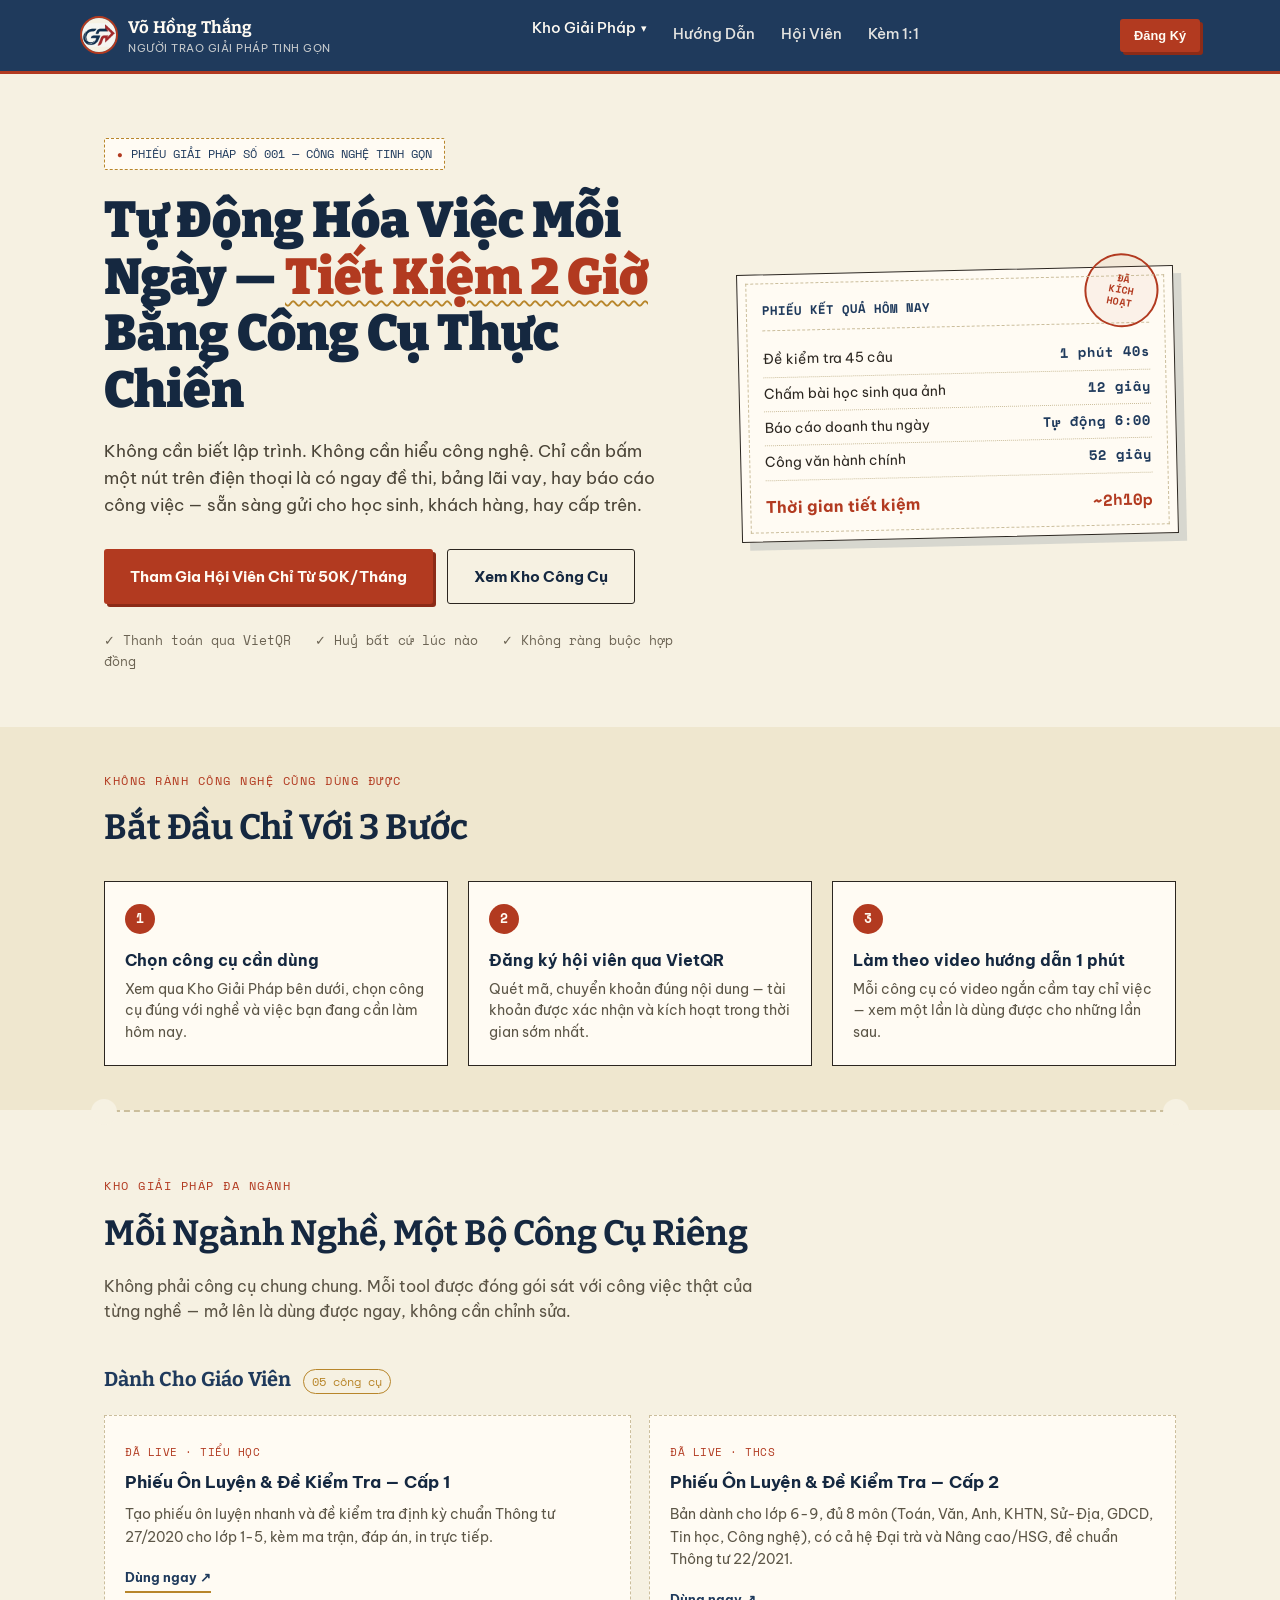
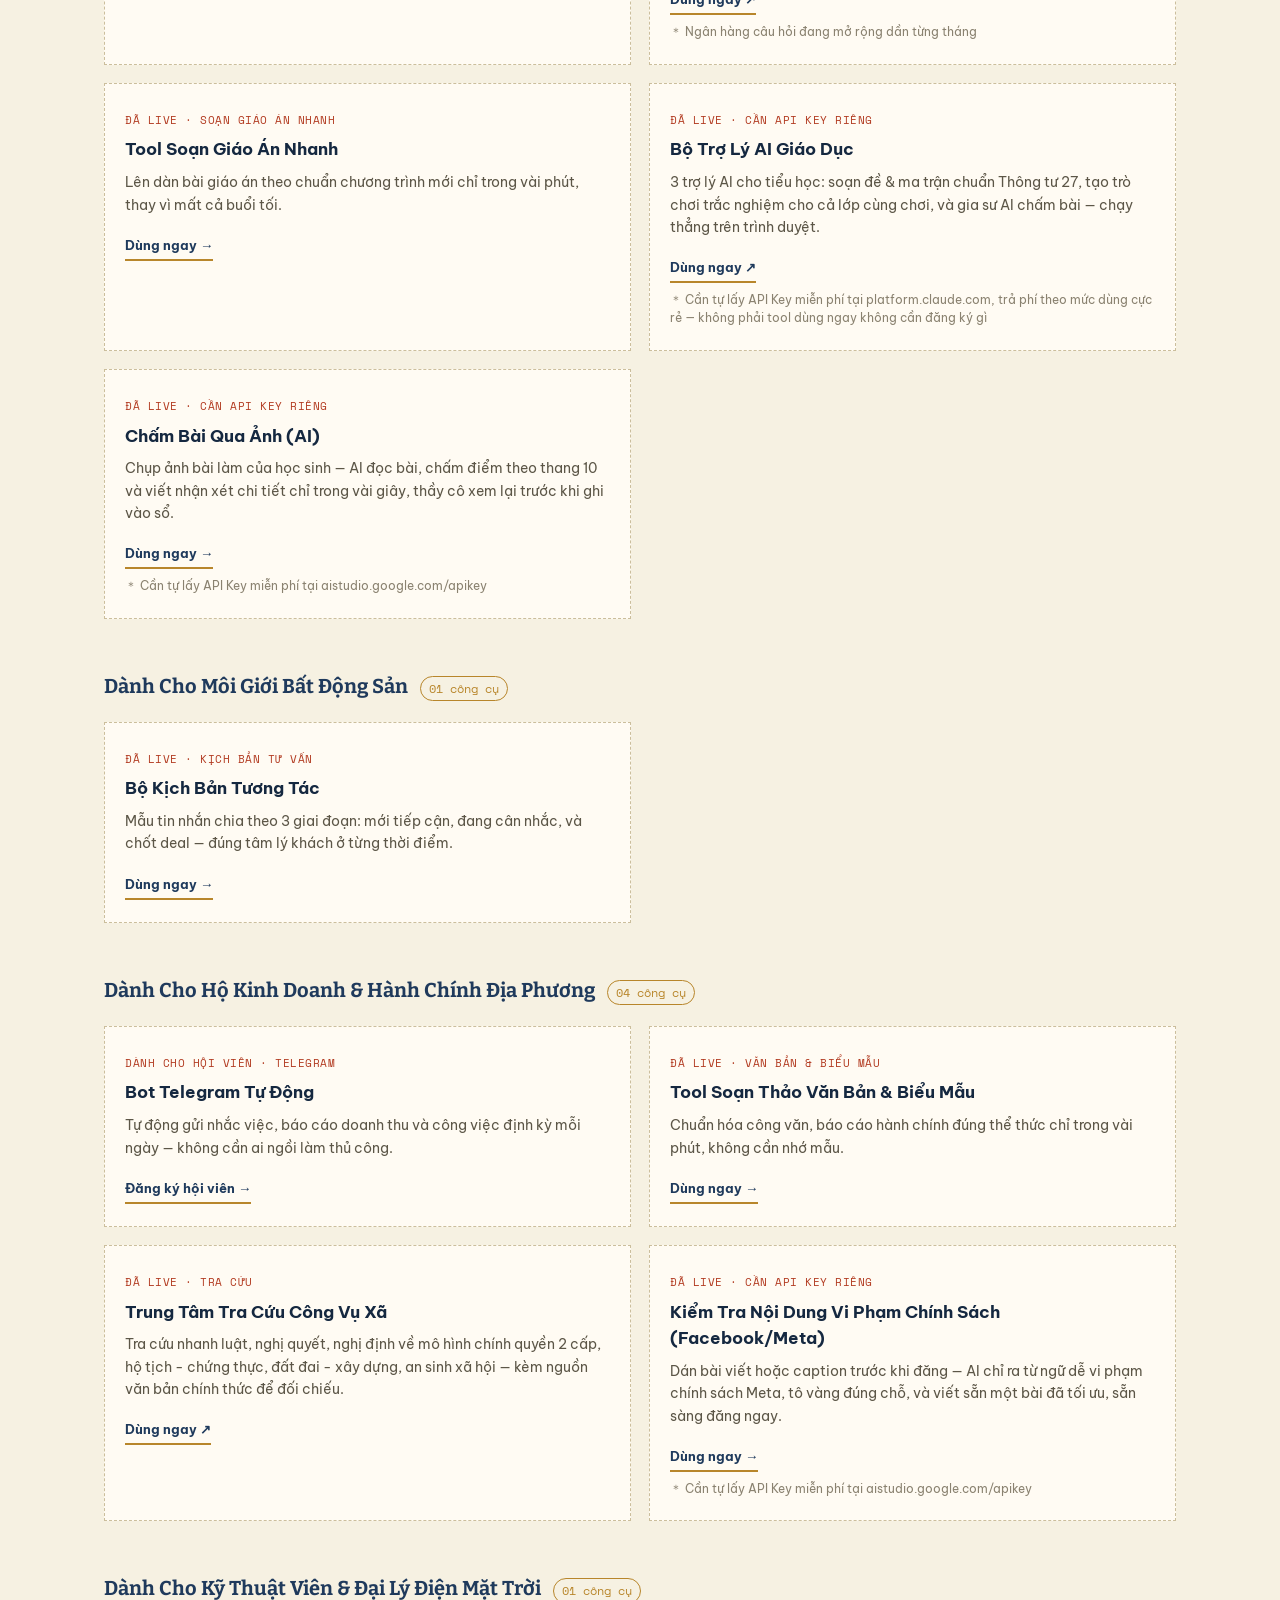
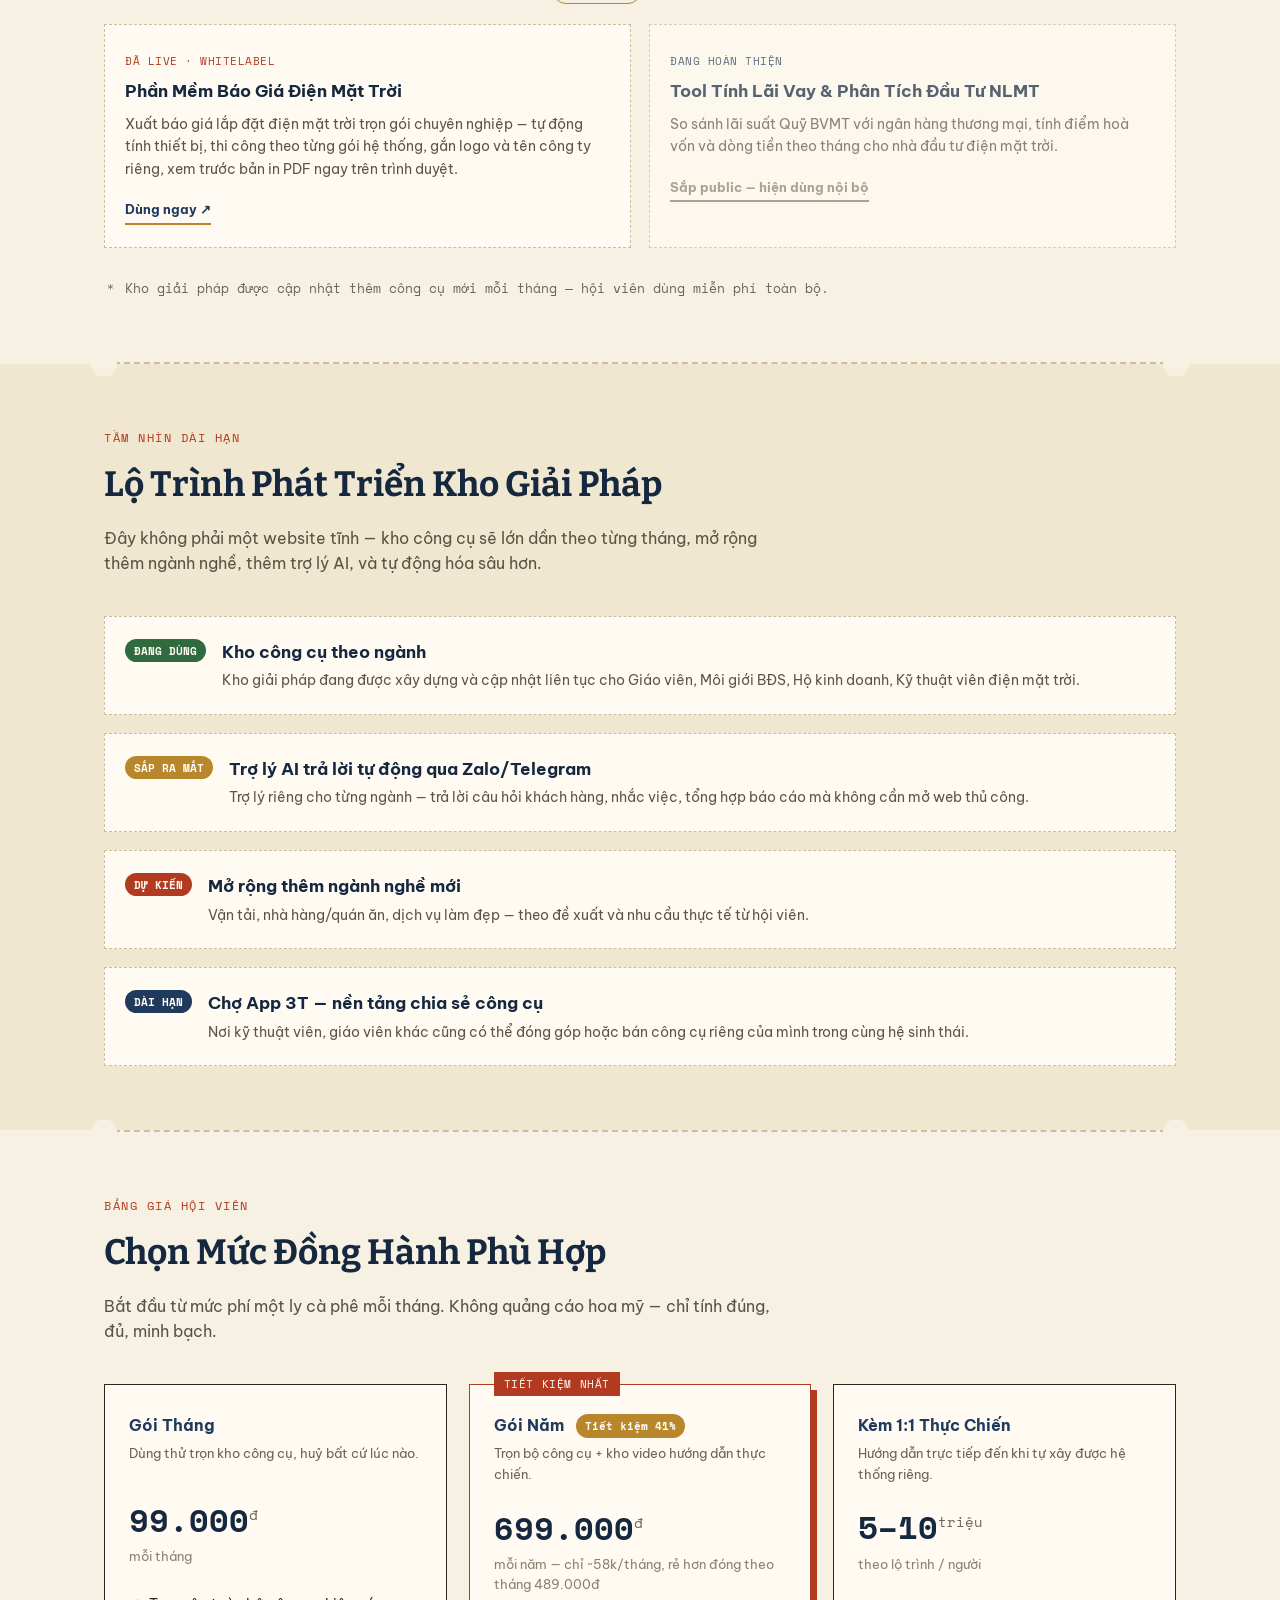
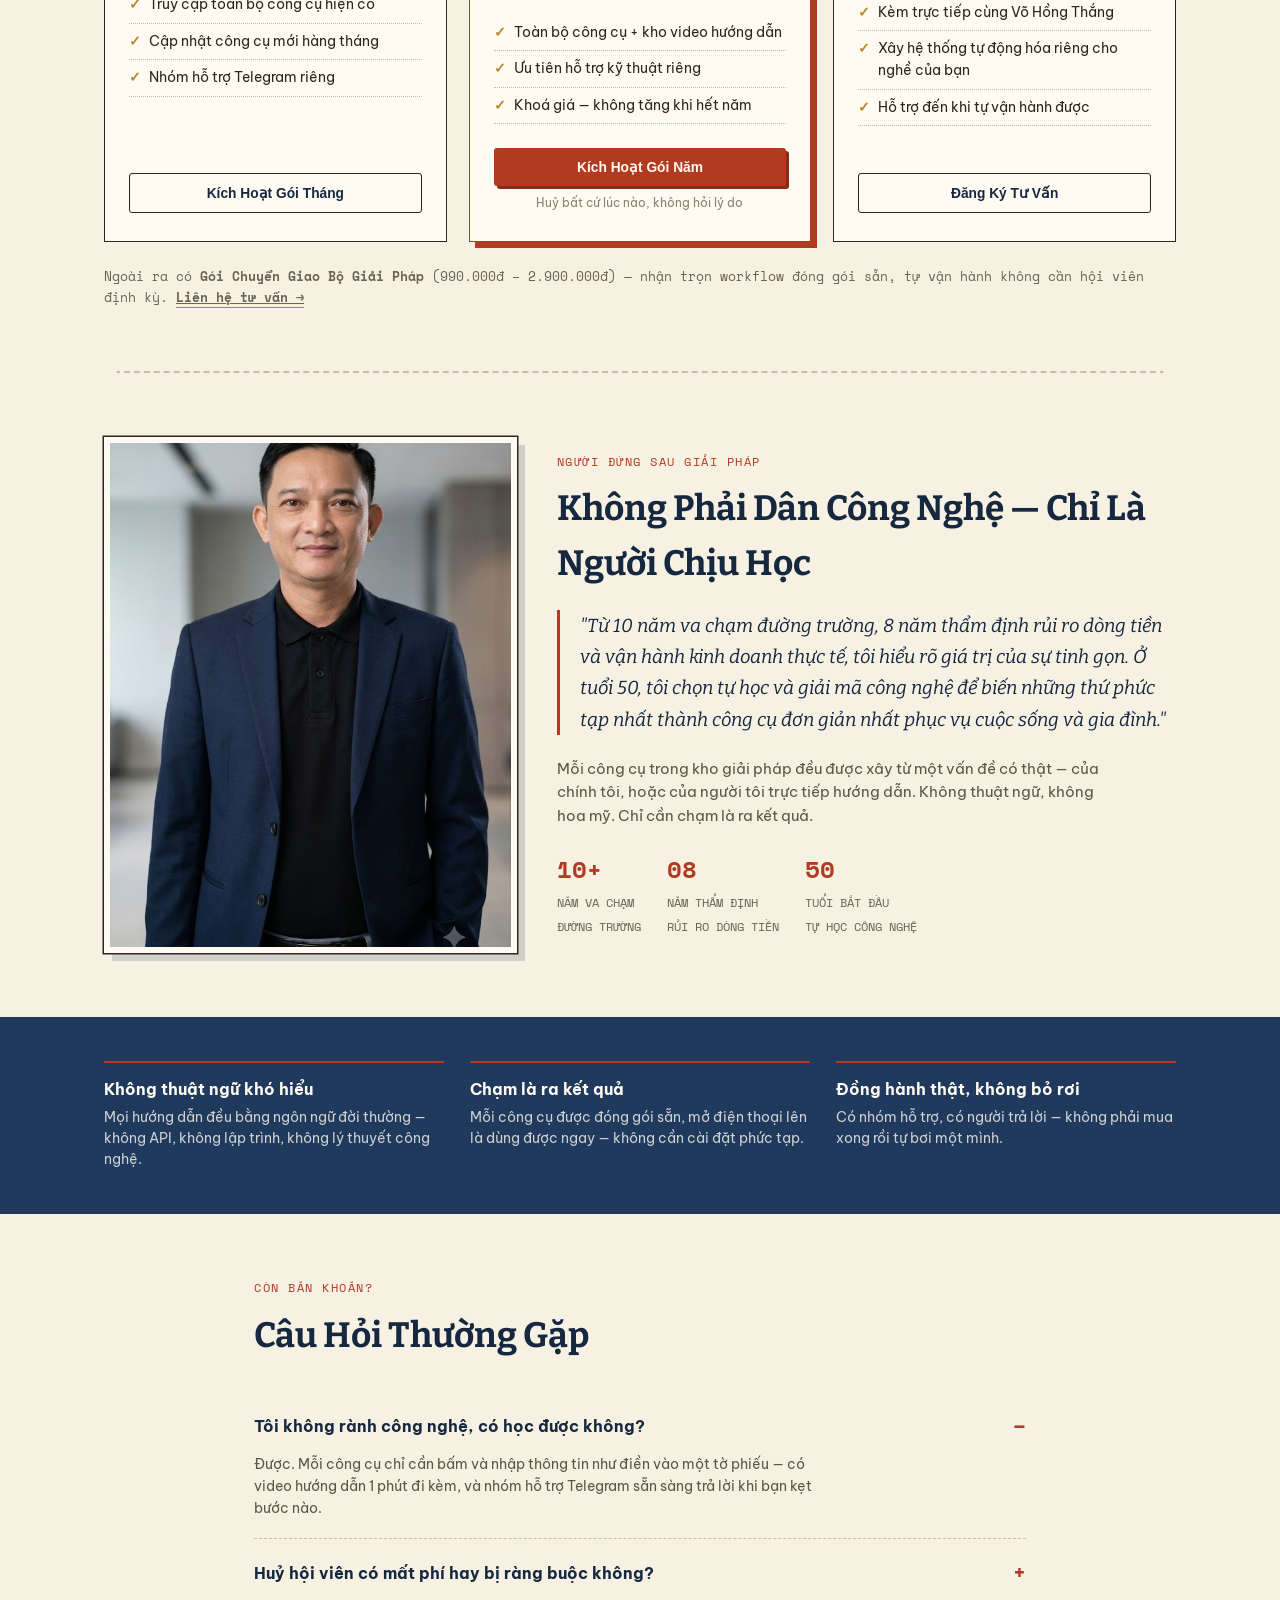
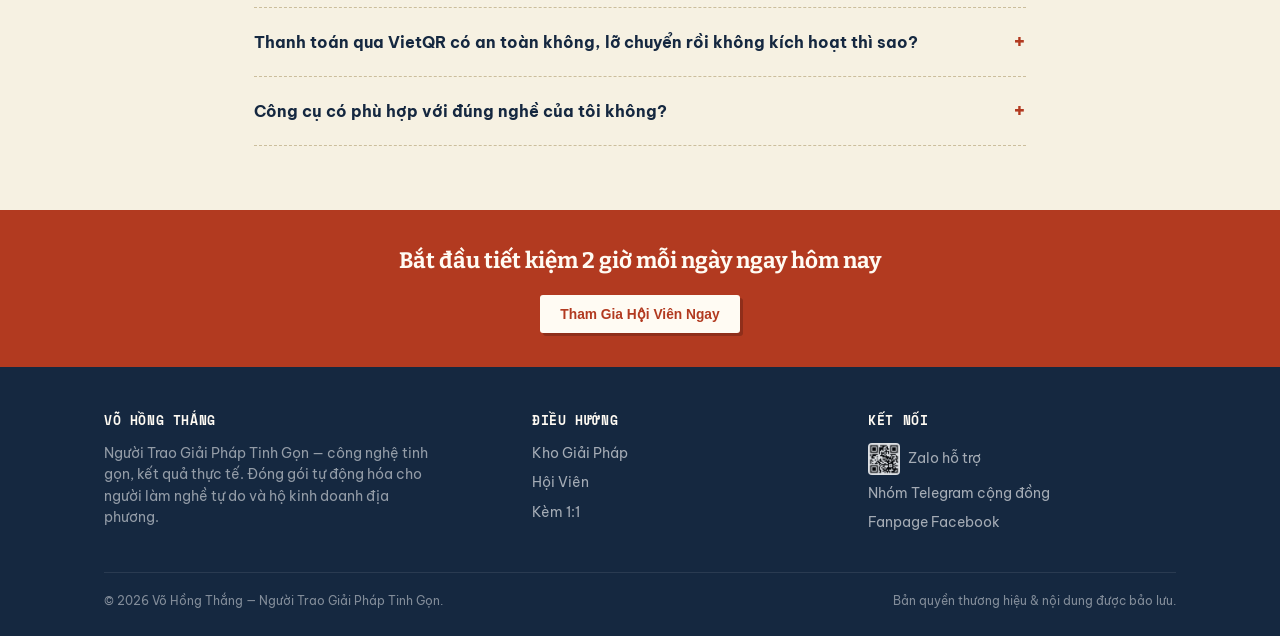
==== commit c7a9a63d: "Them logo, anh dai dien, ma QR VietQR BIDV va QR Zalo ho tro" ====
--- a/index.html
+++ b/index.html
@@ -92,7 +92,10 @@
 color:var(--stamp);
 font-size:0.95rem;
 flex-shrink:0;
-}
+overflow:hidden;
+background:var(--white);
+}
+.logo .mark img{width:100%; height:100%; object-fit:cover;}
 .logo small{display:block; font-family:'Be Vietnam Pro',sans-serif; font-weight:400; font-size:0.68rem; opacity:0.75; letter-spacing:0.5px;}
 nav{display:none; gap:26px; font-size:0.92rem; font-weight:500;}
 nav a{opacity:0.88; text-decoration:none; padding:6px 0; border-bottom:2px solid transparent;}
@@ -388,9 +391,9 @@
 .qr-box h4{font-family:'Bitter',serif; font-size:1.15rem; color:var(--ink-dark); margin-bottom:6px;}
 .qr-box p{font-size:0.84rem; color:#6b6353; margin-bottom:16px;}
 .qr-img{
-width:180px; height:180px; margin:0 auto 16px; border:1.5px dashed var(--line);
-display:flex; align-items:center; justify-content:center;
-font-family:'Space Mono',monospace; font-size:0.72rem; color:#8a8270; text-align:center; padding:10px;
+width:180px; height:180px; margin:0 auto 16px; border:1.5px solid var(--line);
+display:flex; align-items:center; justify-content:center; object-fit:contain; background:var(--white); padding:8px;
+font-family:'Space Mono',monospace; font-size:0.72rem; color:#8a8270; text-align:center;
 }
 .qr-close{
 position:absolute; top:10px; right:12px; background:none; border:none;
@@ -403,7 +406,7 @@
 <header>
 <div class="header-inner wrap" style="padding-left:0; padding-right:0;">
 <div class="logo">
-<div class="mark">VT</div>
+<div class="mark"><img src="logo-mark.png" alt="Logo Người Trao Giải Pháp"></div>
 <div>Võ Hồng Thắng<small>NGƯỜI TRAO GIẢI PHÁP TINH GỌN</small></div>
 </div>
 <nav>
@@ -784,8 +787,8 @@
 <!-- ABOUT -->
 <section id="huong-dan">
 <div class="wrap about-wrap">
-<div class="about-frame">
-<span>[ ẢNH ĐẠI DIỆN<br>VÕ HỒNG THẮNG ]</span>
+<div class="about-frame" style="padding:0;">
+<img src="avatar-vo-hong-thang.jpg" alt="Chân dung Võ Hồng Thắng" style="width:100%; height:100%; object-fit:cover;">
 </div>
 <div>
 <span class="eyebrow">Người Đứng Sau Giải Pháp</span>
@@ -871,7 +874,7 @@
 <div>
 <h6>Kết Nối</h6>
 <ul>
-<li><a href="#">Zalo hỗ trợ</a></li>
+<li><a href="https://zalo.me/0977687227" target="_blank" rel="noopener" style="display:flex; align-items:center; gap:8px;"><img src="zalo-qr.png" alt="Quét mã Zalo hỗ trợ" style="width:32px; height:32px; border-radius:4px; flex-shrink:0; background:var(--white);">Zalo hỗ trợ</a></li>
 <li><a href="#">Nhóm Telegram cộng đồng</a></li>
 <li><a href="#">Fanpage Facebook</a></li>
 </ul>
@@ -884,14 +887,14 @@
 </div>
 </footer>
 
-<!-- QR MODAL (placeholder — thay bằng mã VietQR thật khi có sẵn) -->
+<!-- QR MODAL (mã VietQR thật: BIDV 0977687227) -->
 <div class="qr-overlay" id="qrOverlay">
 <div class="qr-box">
 <button class="qr-close" onclick="closeQR()">✕</button>
 <h4 id="qrTitle">Đăng Ký Hội Viên</h4>
 <p id="qrDesc">Quét mã VietQR bên dưới để thanh toán, sau đó nhắn nhóm hỗ trợ kèm ảnh chụp giao dịch để được kích hoạt.</p>
-<div class="qr-img">[ MÃ VIETQR<br>sẽ hiển thị ở đây ]</div>
-<p class="hero-note">Ghi rõ họ tên hoặc số điện thoại trong nội dung chuyển khoản để dễ đối chiếu.</p>
+<img class="qr-img" src="vietqr-bidv.png" alt="Mã VietQR chuyển khoản BIDV — Võ Hồng Thắng">
+<p class="hero-note">BIDV · 0977687227 · VO HONG THANG<br>Ghi rõ họ tên hoặc số điện thoại trong nội dung chuyển khoản để dễ đối chiếu.</p>
 </div>
 </div>
 
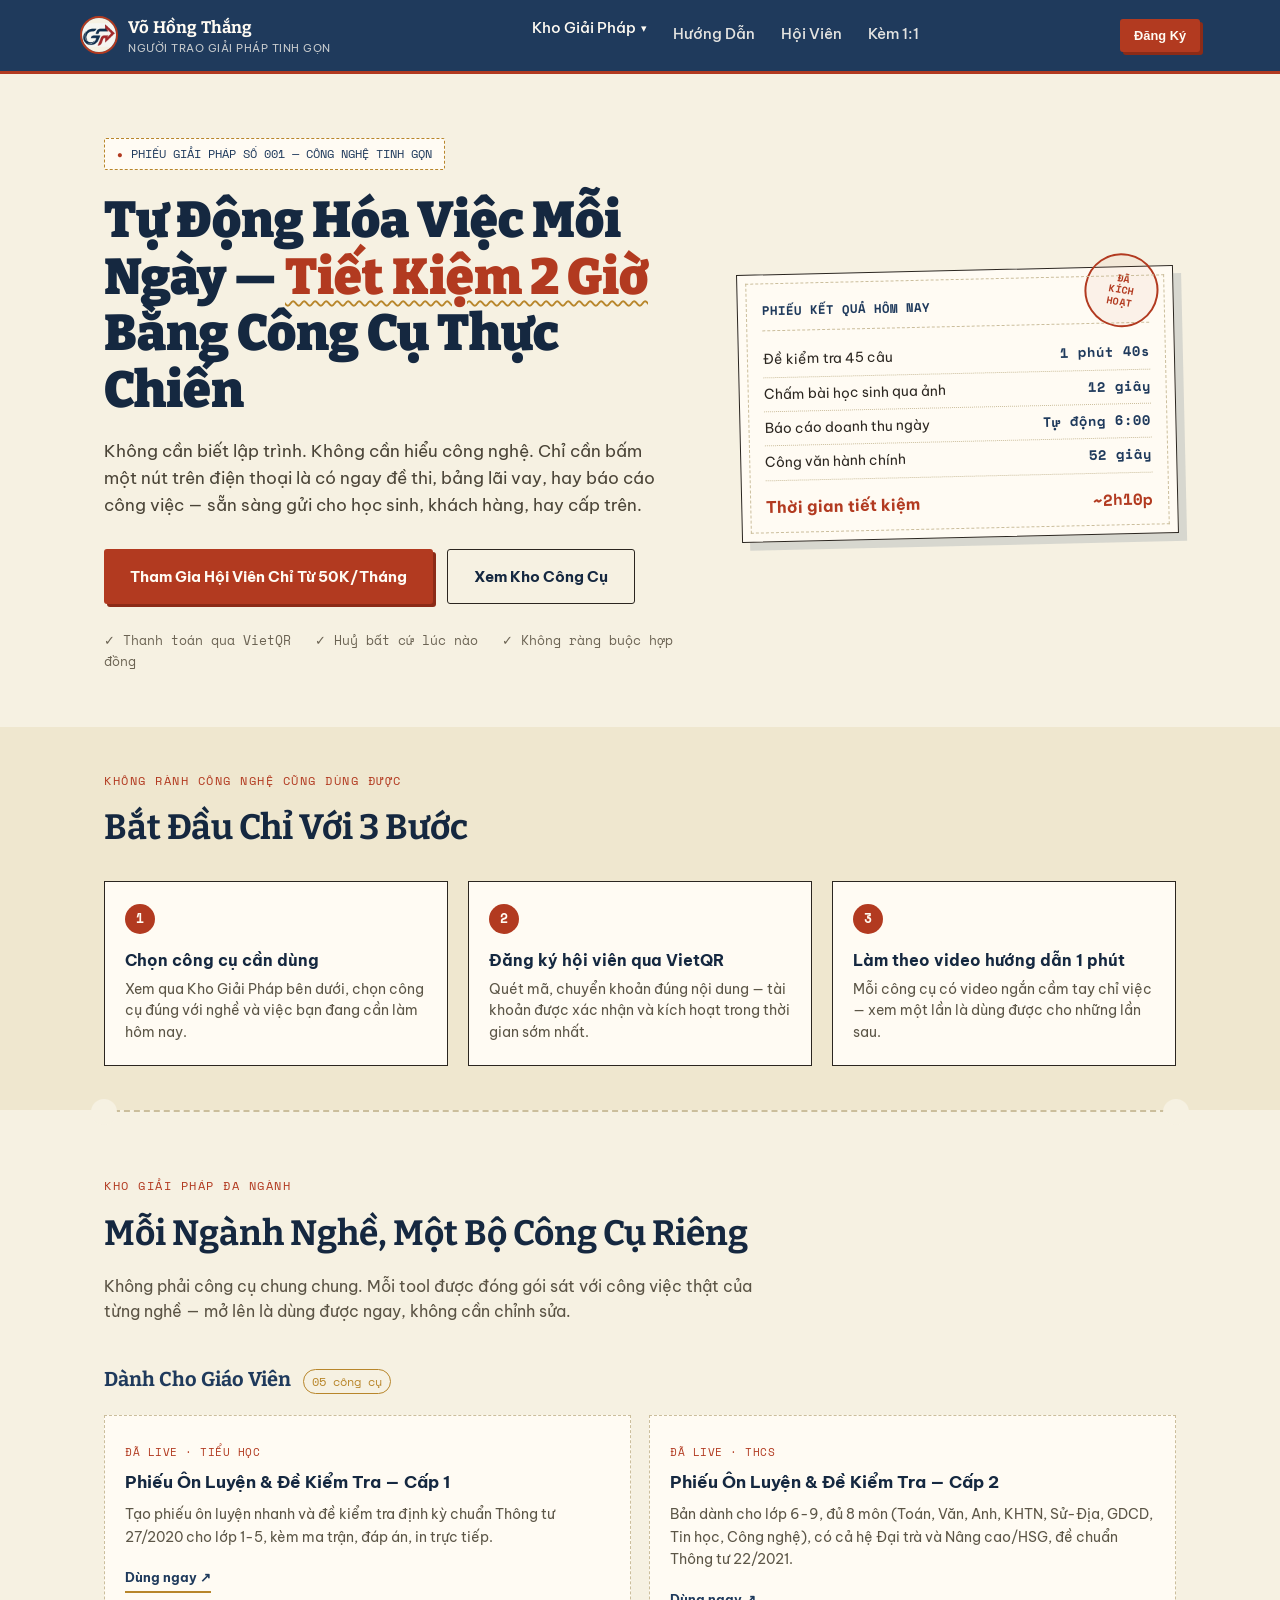
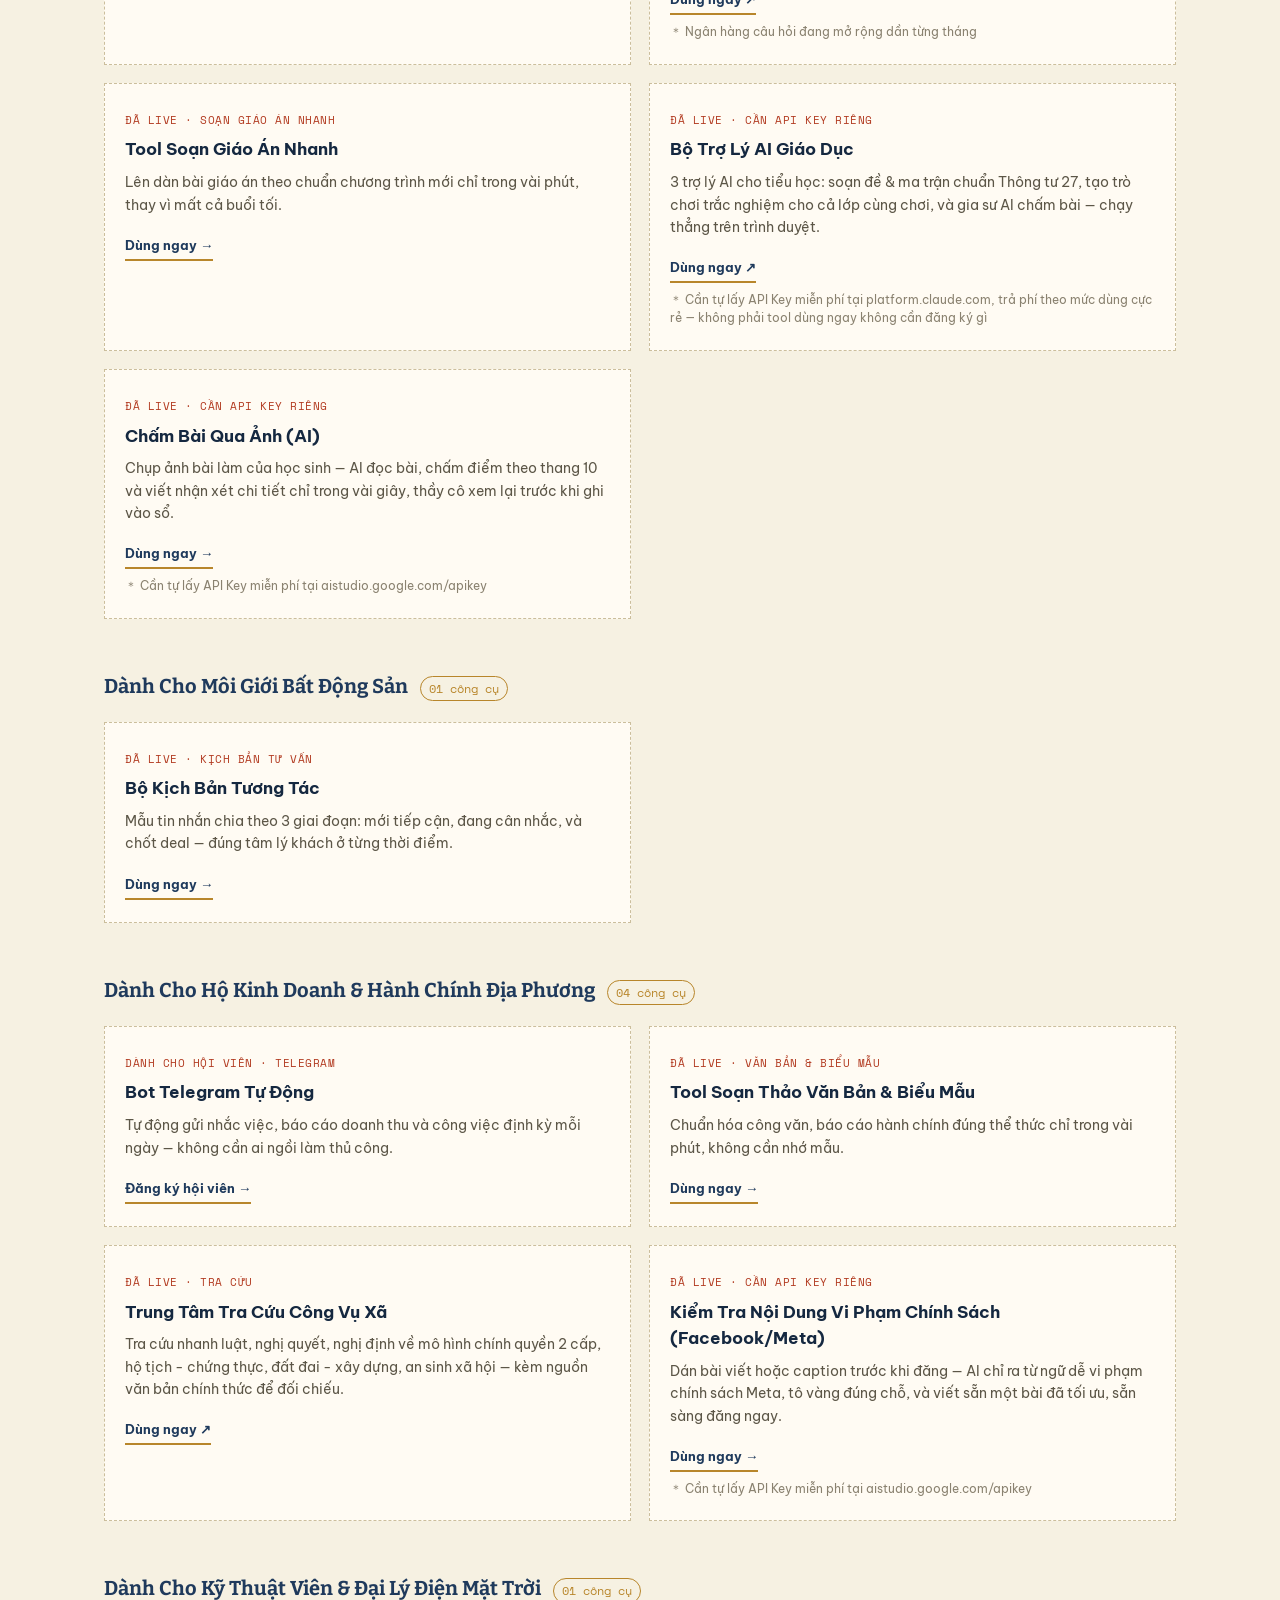
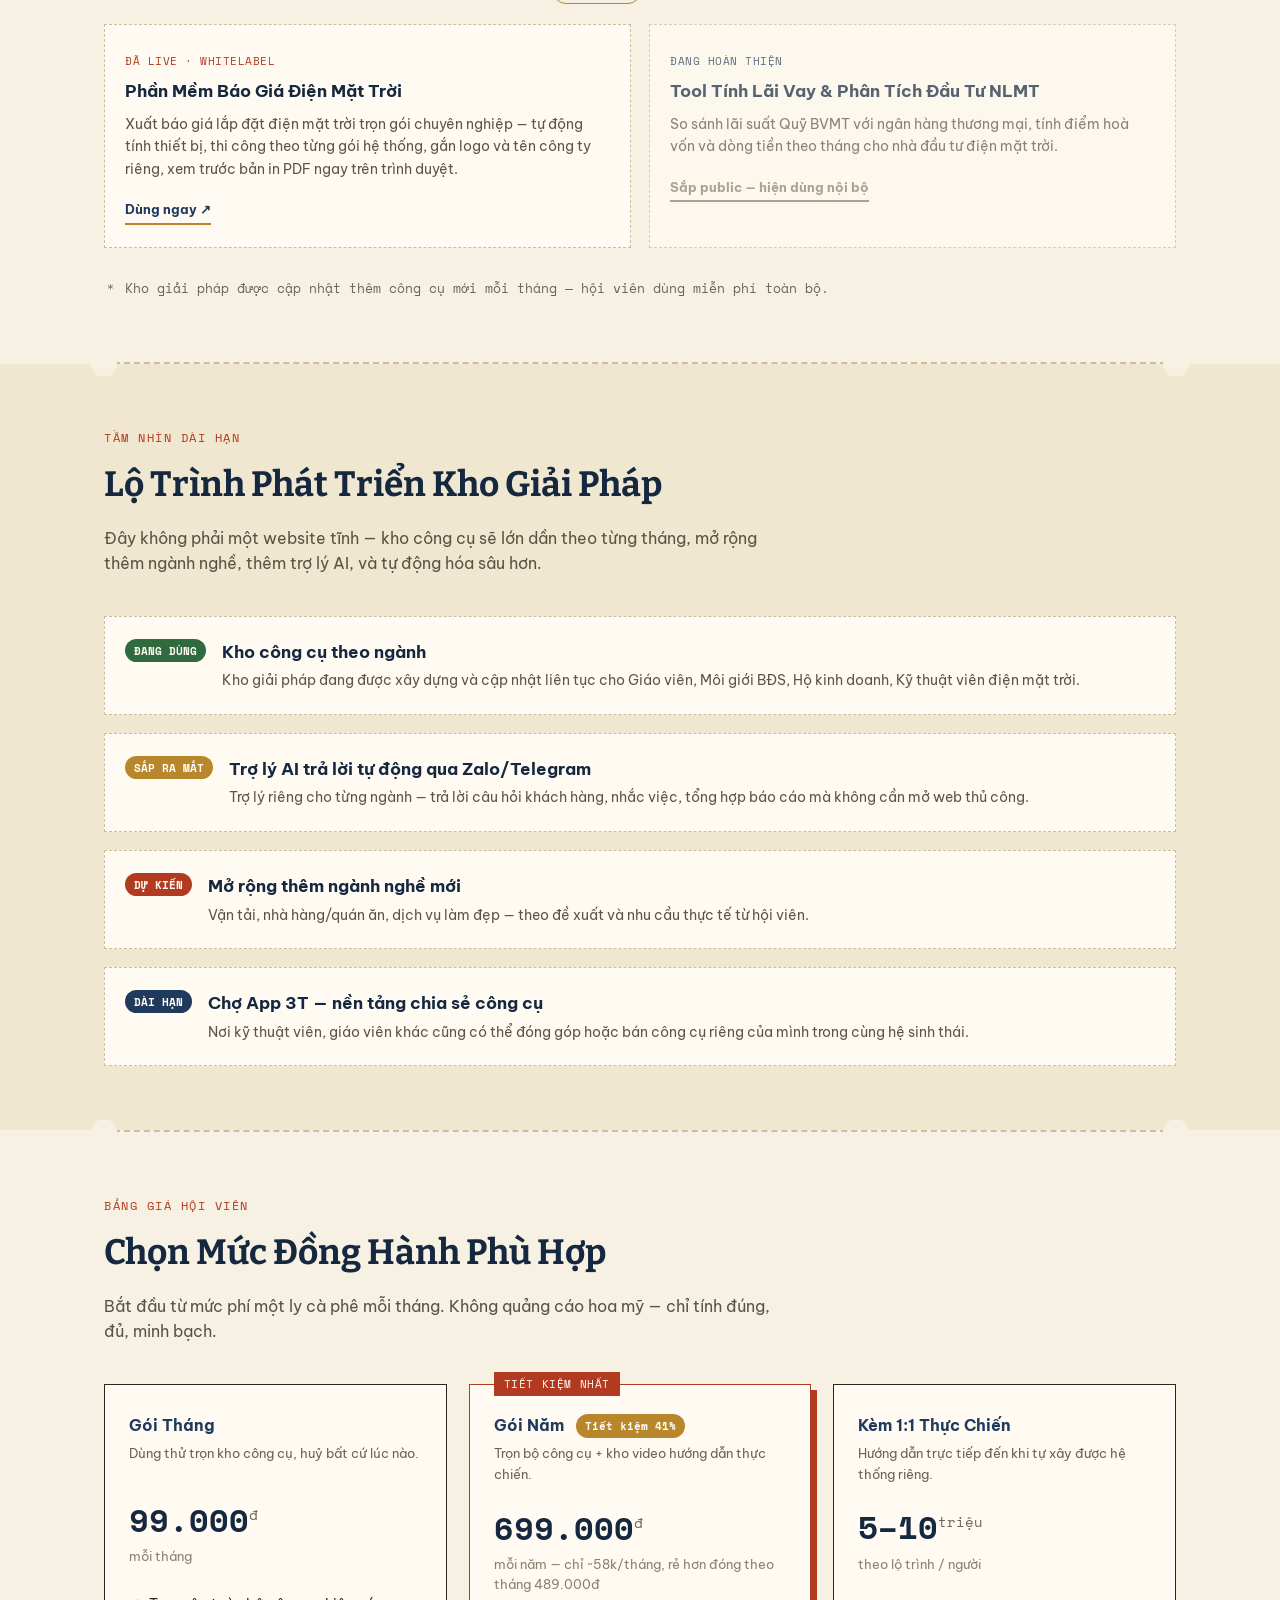
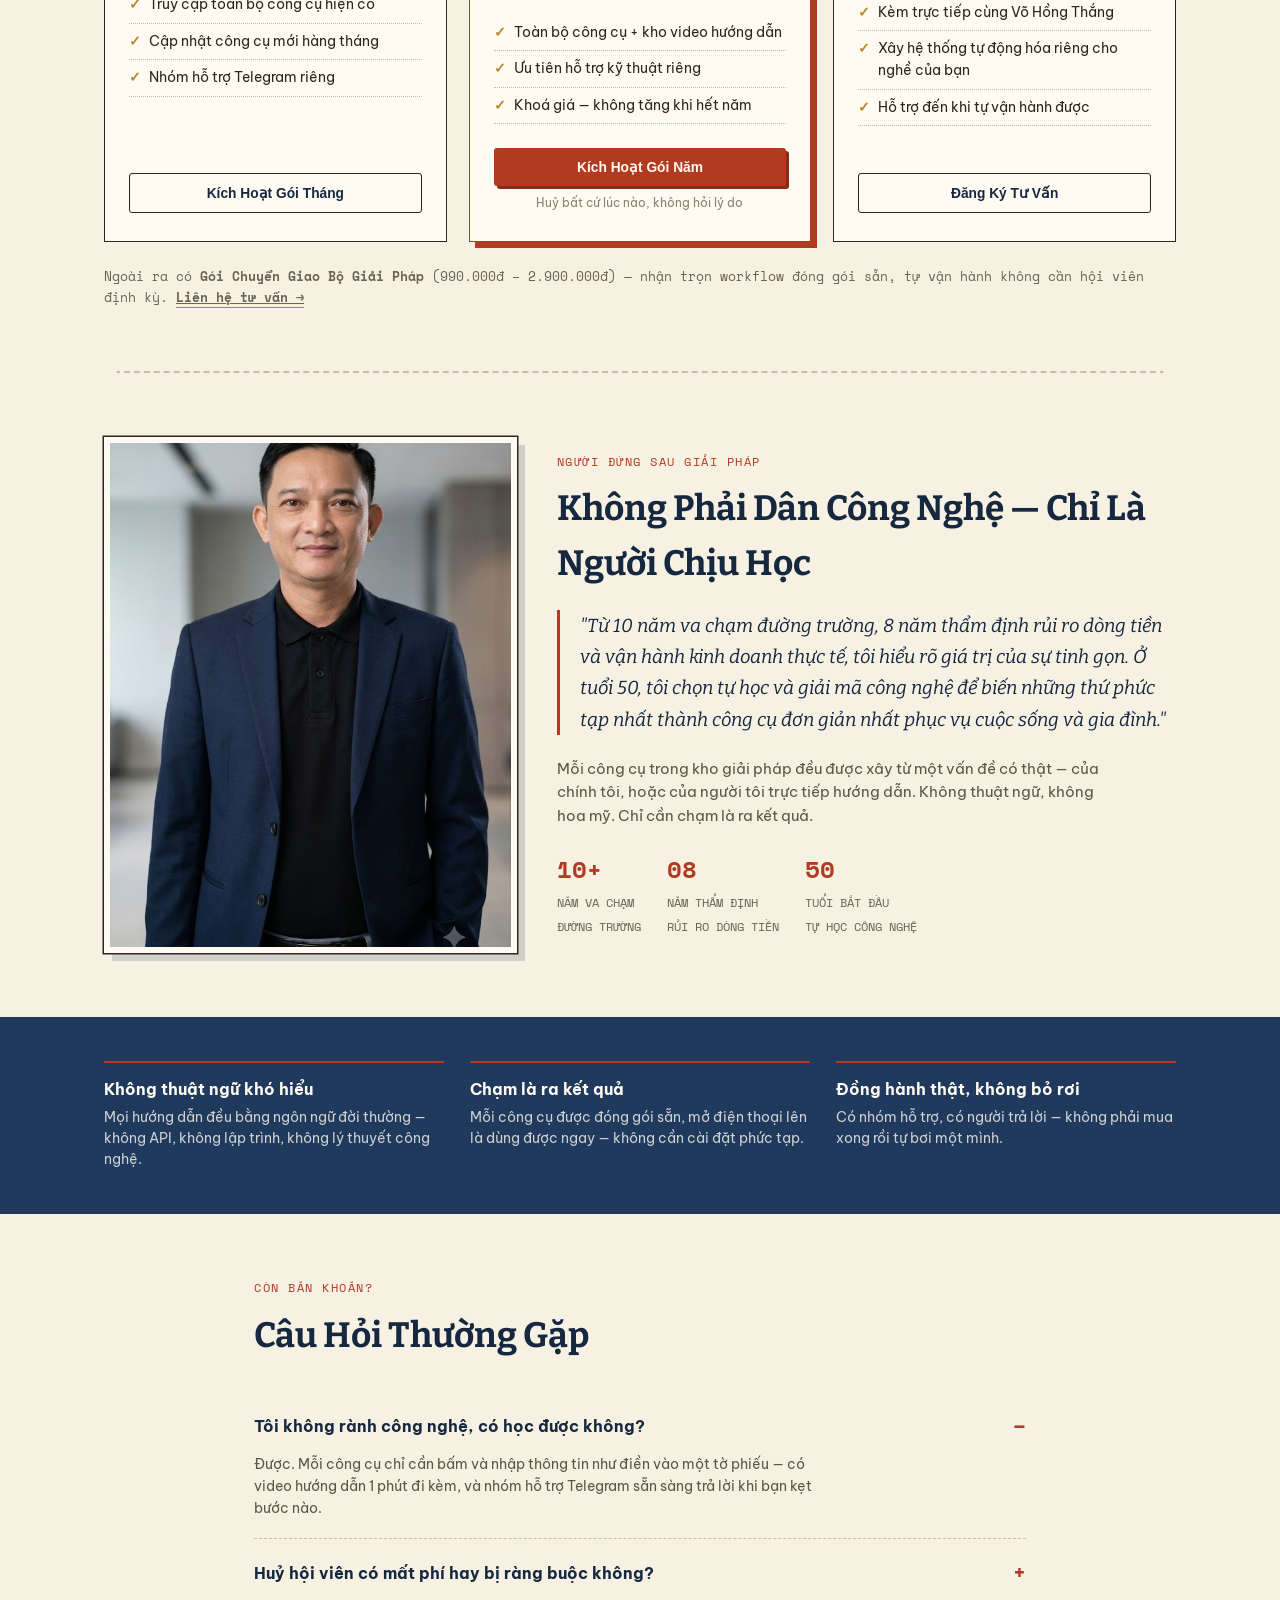
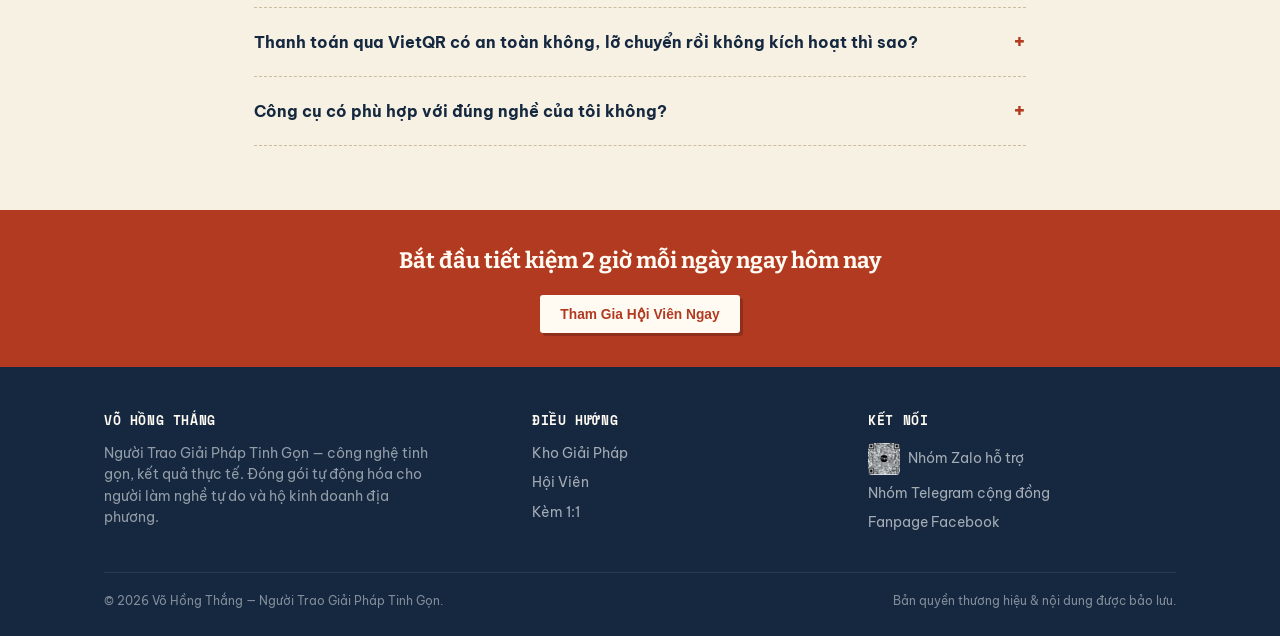
==== commit b5c272ea: "Cap nhat link va ma QR nhom Zalo that, them buoc 2 vao nhom sau khi chuyen khoan" ====
--- a/index.html
+++ b/index.html
@@ -387,6 +387,7 @@
 .qr-box{
 background:var(--white); max-width:340px; width:100%; padding:26px 24px;
 border:1.5px solid var(--charcoal); position:relative; text-align:center;
+max-height:90vh; overflow-y:auto;
 }
 .qr-box h4{font-family:'Bitter',serif; font-size:1.15rem; color:var(--ink-dark); margin-bottom:6px;}
 .qr-box p{font-size:0.84rem; color:#6b6353; margin-bottom:16px;}
@@ -874,7 +875,7 @@
 <div>
 <h6>Kết Nối</h6>
 <ul>
-<li><a href="https://zalo.me/0977687227" target="_blank" rel="noopener" style="display:flex; align-items:center; gap:8px;"><img src="zalo-qr.png" alt="Quét mã Zalo hỗ trợ" style="width:32px; height:32px; border-radius:4px; flex-shrink:0; background:var(--white);">Zalo hỗ trợ</a></li>
+<li><a href="https://zalo.me/g/iwirgoj2rx4nqit1o7wg" target="_blank" rel="noopener" style="display:flex; align-items:center; gap:8px;"><img src="zalo-qr.png" alt="Quét mã nhóm Zalo hỗ trợ" style="width:32px; height:32px; border-radius:4px; flex-shrink:0; background:var(--white);">Nhóm Zalo hỗ trợ</a></li>
 <li><a href="#">Nhóm Telegram cộng đồng</a></li>
 <li><a href="#">Fanpage Facebook</a></li>
 </ul>
@@ -892,9 +893,14 @@
 <div class="qr-box">
 <button class="qr-close" onclick="closeQR()">✕</button>
 <h4 id="qrTitle">Đăng Ký Hội Viên</h4>
-<p id="qrDesc">Quét mã VietQR bên dưới để thanh toán, sau đó nhắn nhóm hỗ trợ kèm ảnh chụp giao dịch để được kích hoạt.</p>
+<p id="qrDesc" style="margin-bottom:4px;"><strong>Bước 1</strong> — Quét mã VietQR bên dưới để thanh toán.</p>
 <img class="qr-img" src="vietqr-bidv.png" alt="Mã VietQR chuyển khoản BIDV — Võ Hồng Thắng">
 <p class="hero-note">BIDV · 0977687227 · VO HONG THANG<br>Ghi rõ họ tên hoặc số điện thoại trong nội dung chuyển khoản để dễ đối chiếu.</p>
+<div style="margin-top:18px; padding-top:16px; border-top:1px dashed var(--line);">
+<p style="margin-bottom:10px;"><strong>Bước 2</strong> — Vào nhóm Zalo, gửi ảnh chụp giao dịch để được kích hoạt.</p>
+<img class="qr-img" style="width:130px; height:130px;" src="zalo-qr.png" alt="Mã QR nhóm Zalo hỗ trợ">
+<a href="https://zalo.me/g/iwirgoj2rx4nqit1o7wg" target="_blank" rel="noopener" style="display:inline-block; font-weight:600; border-bottom:1px solid var(--gold); color:var(--ink-dark); text-decoration:none;">Vào Nhóm Zalo Hỗ Trợ →</a>
+</div>
 </div>
 </div>
 
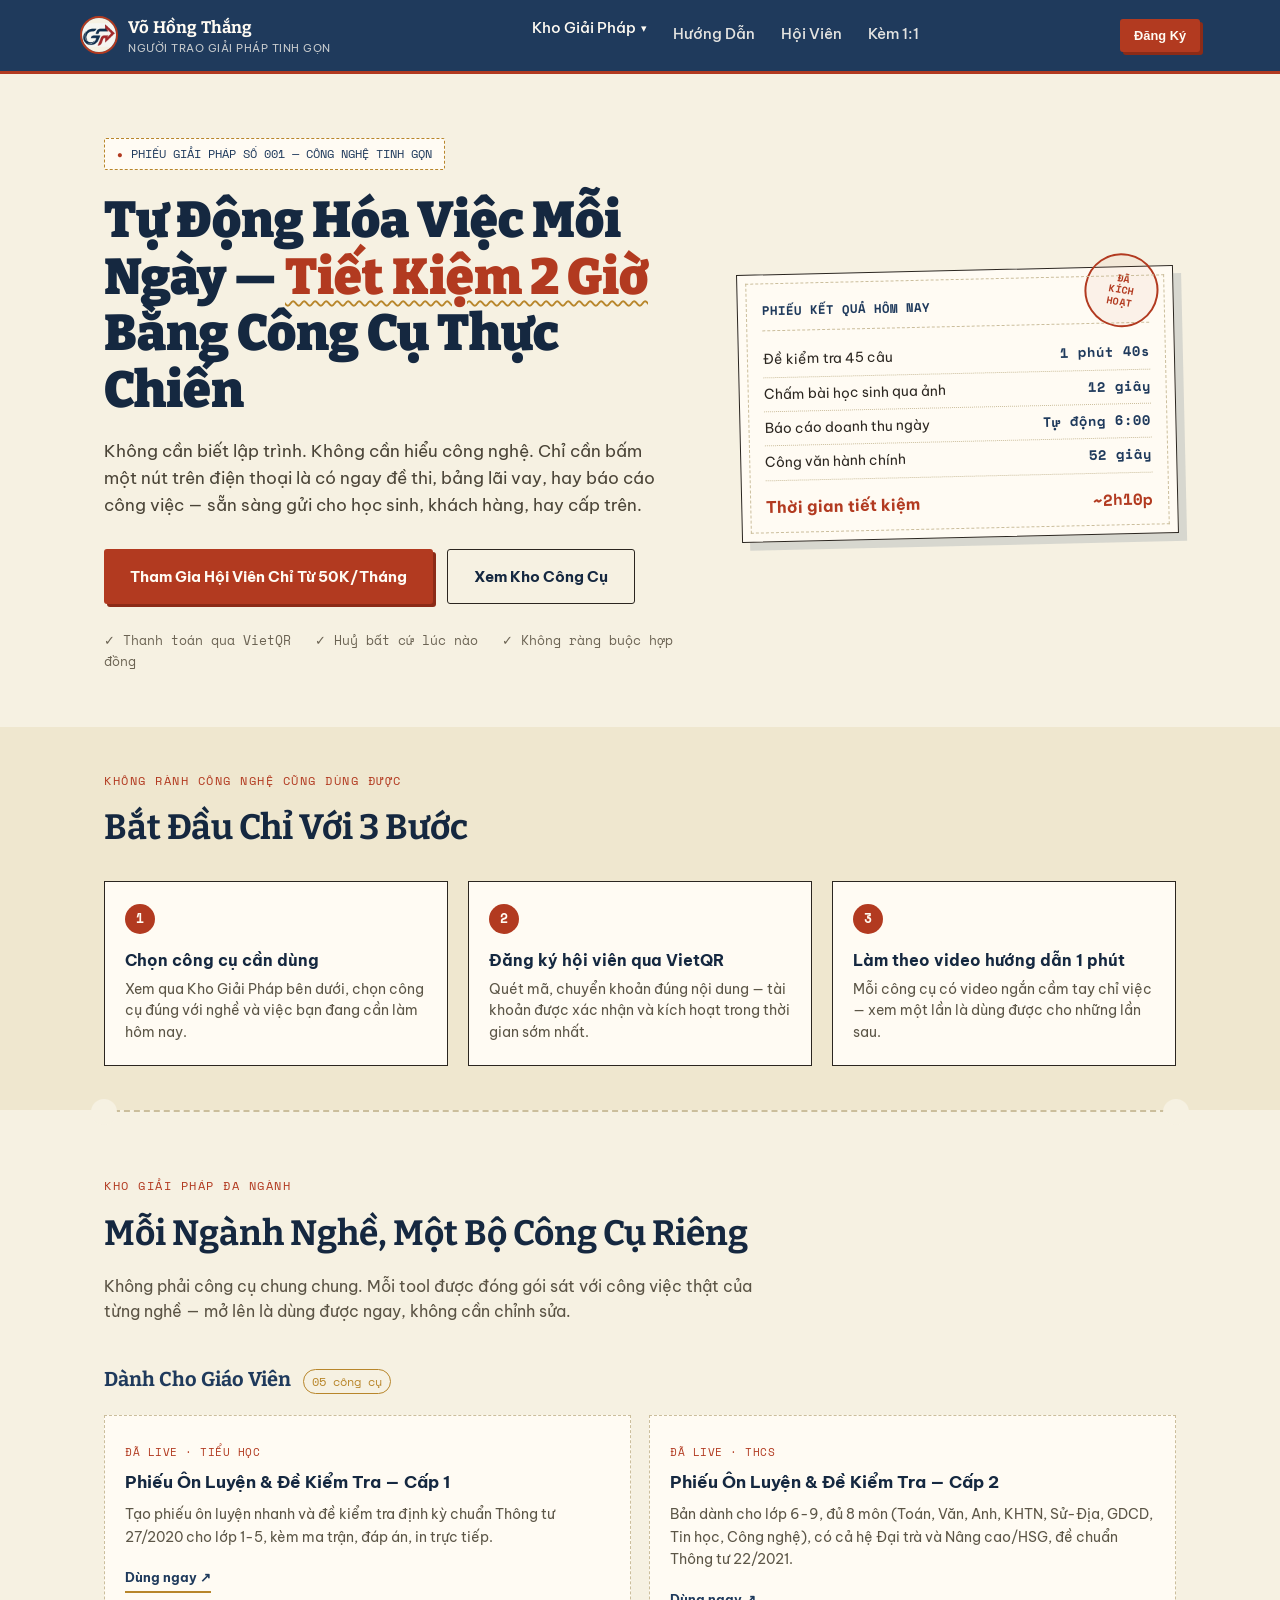
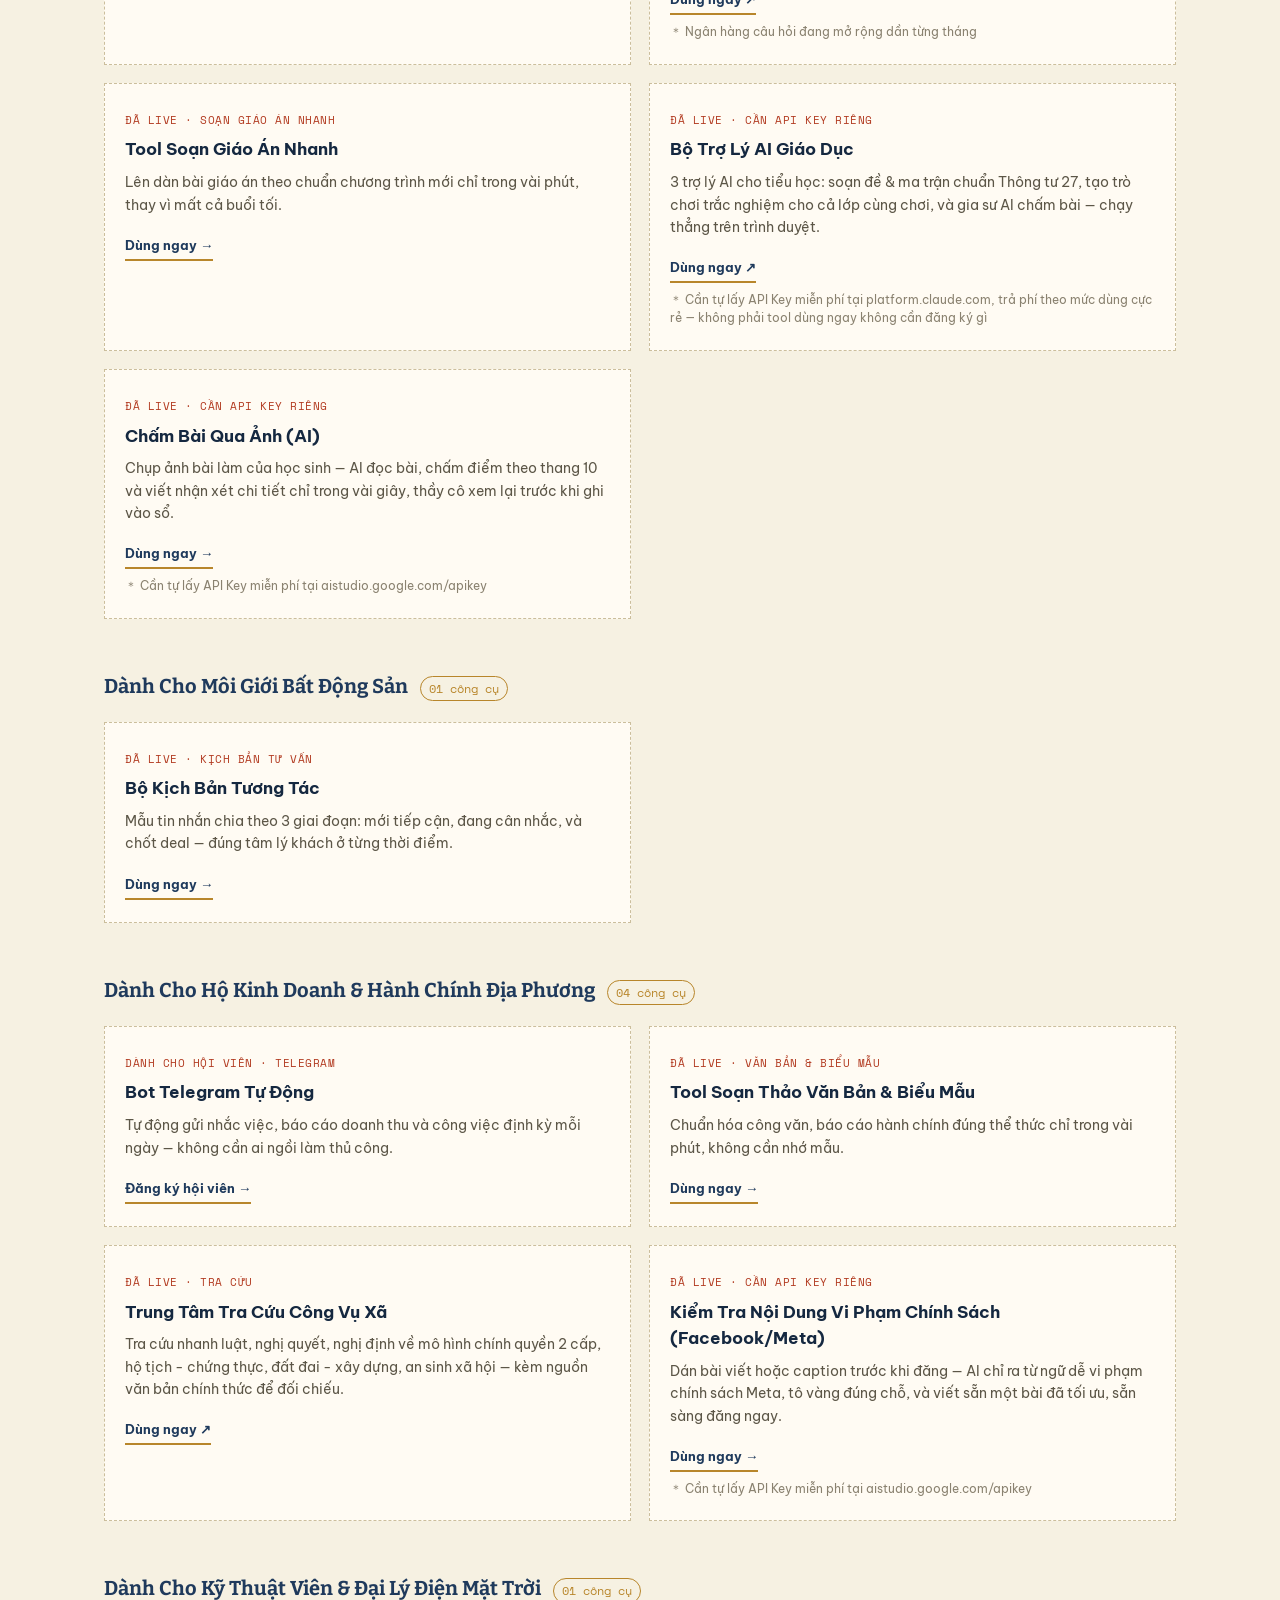
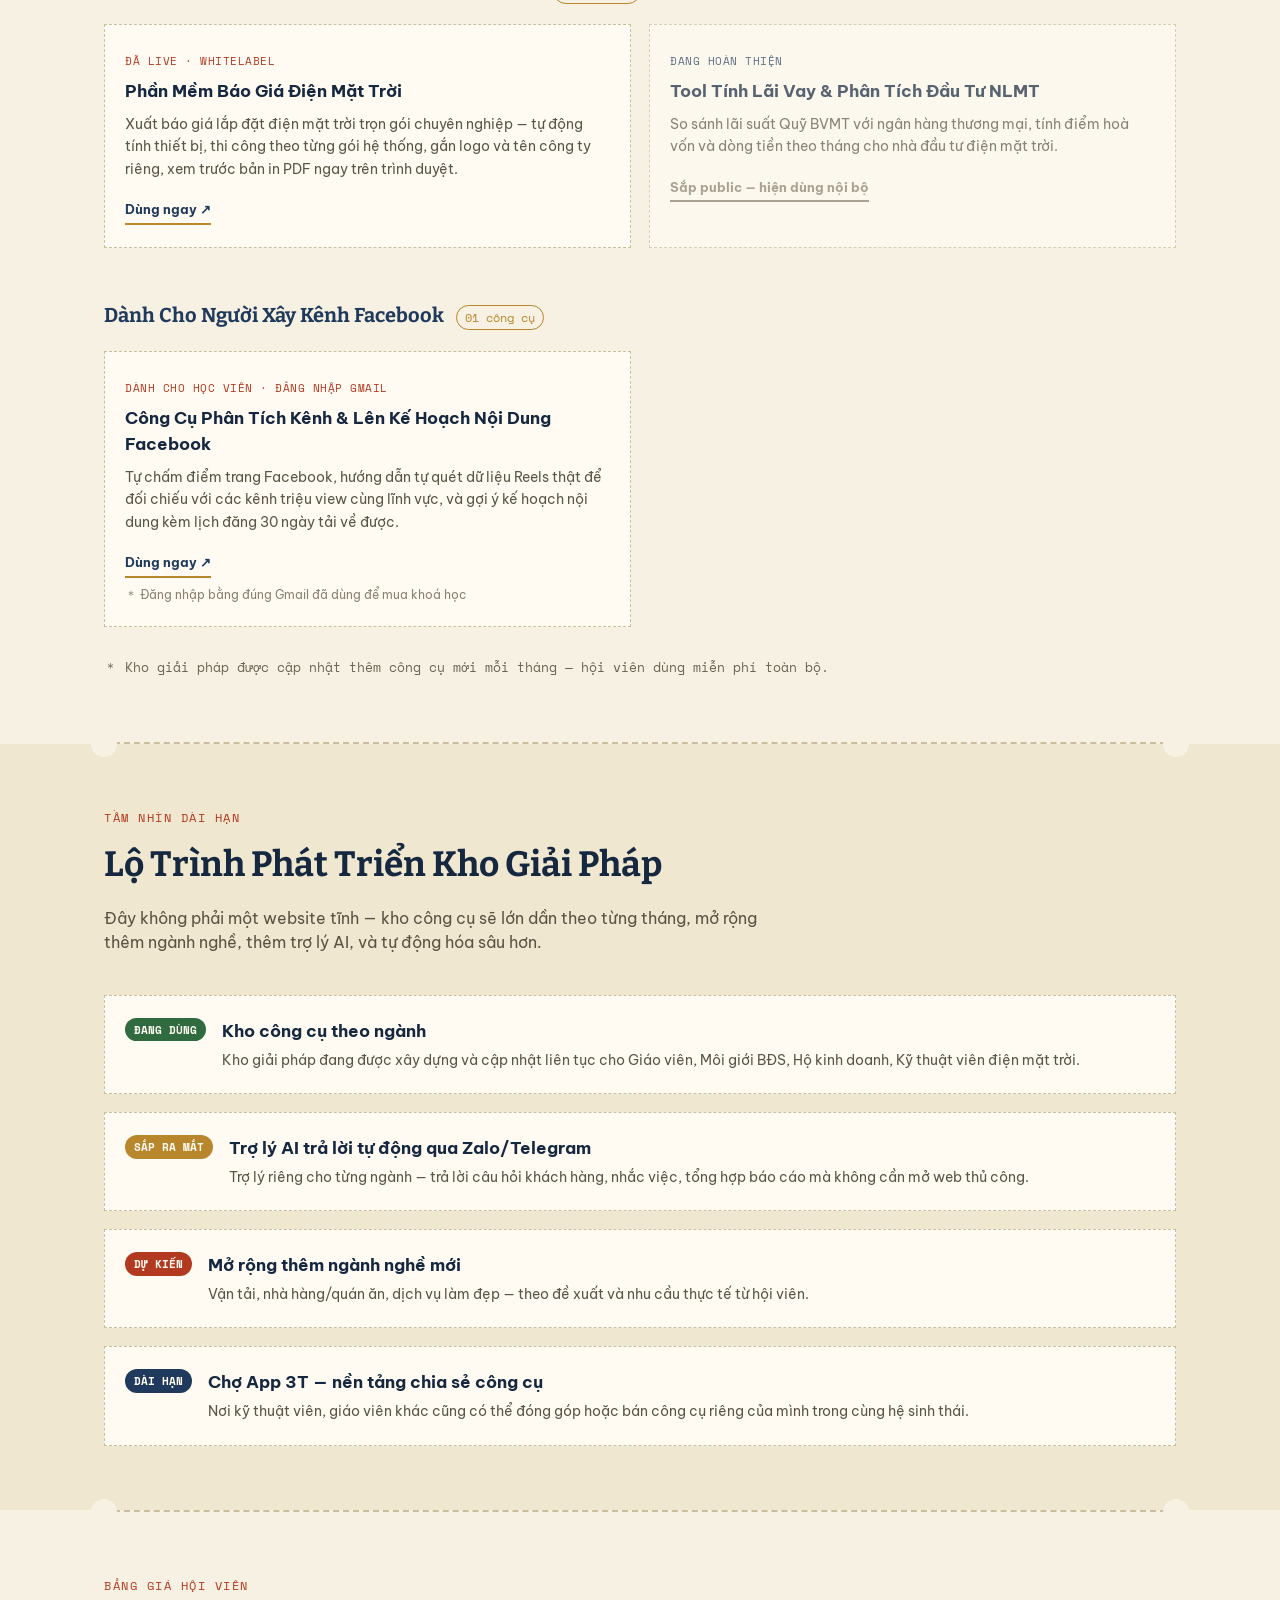
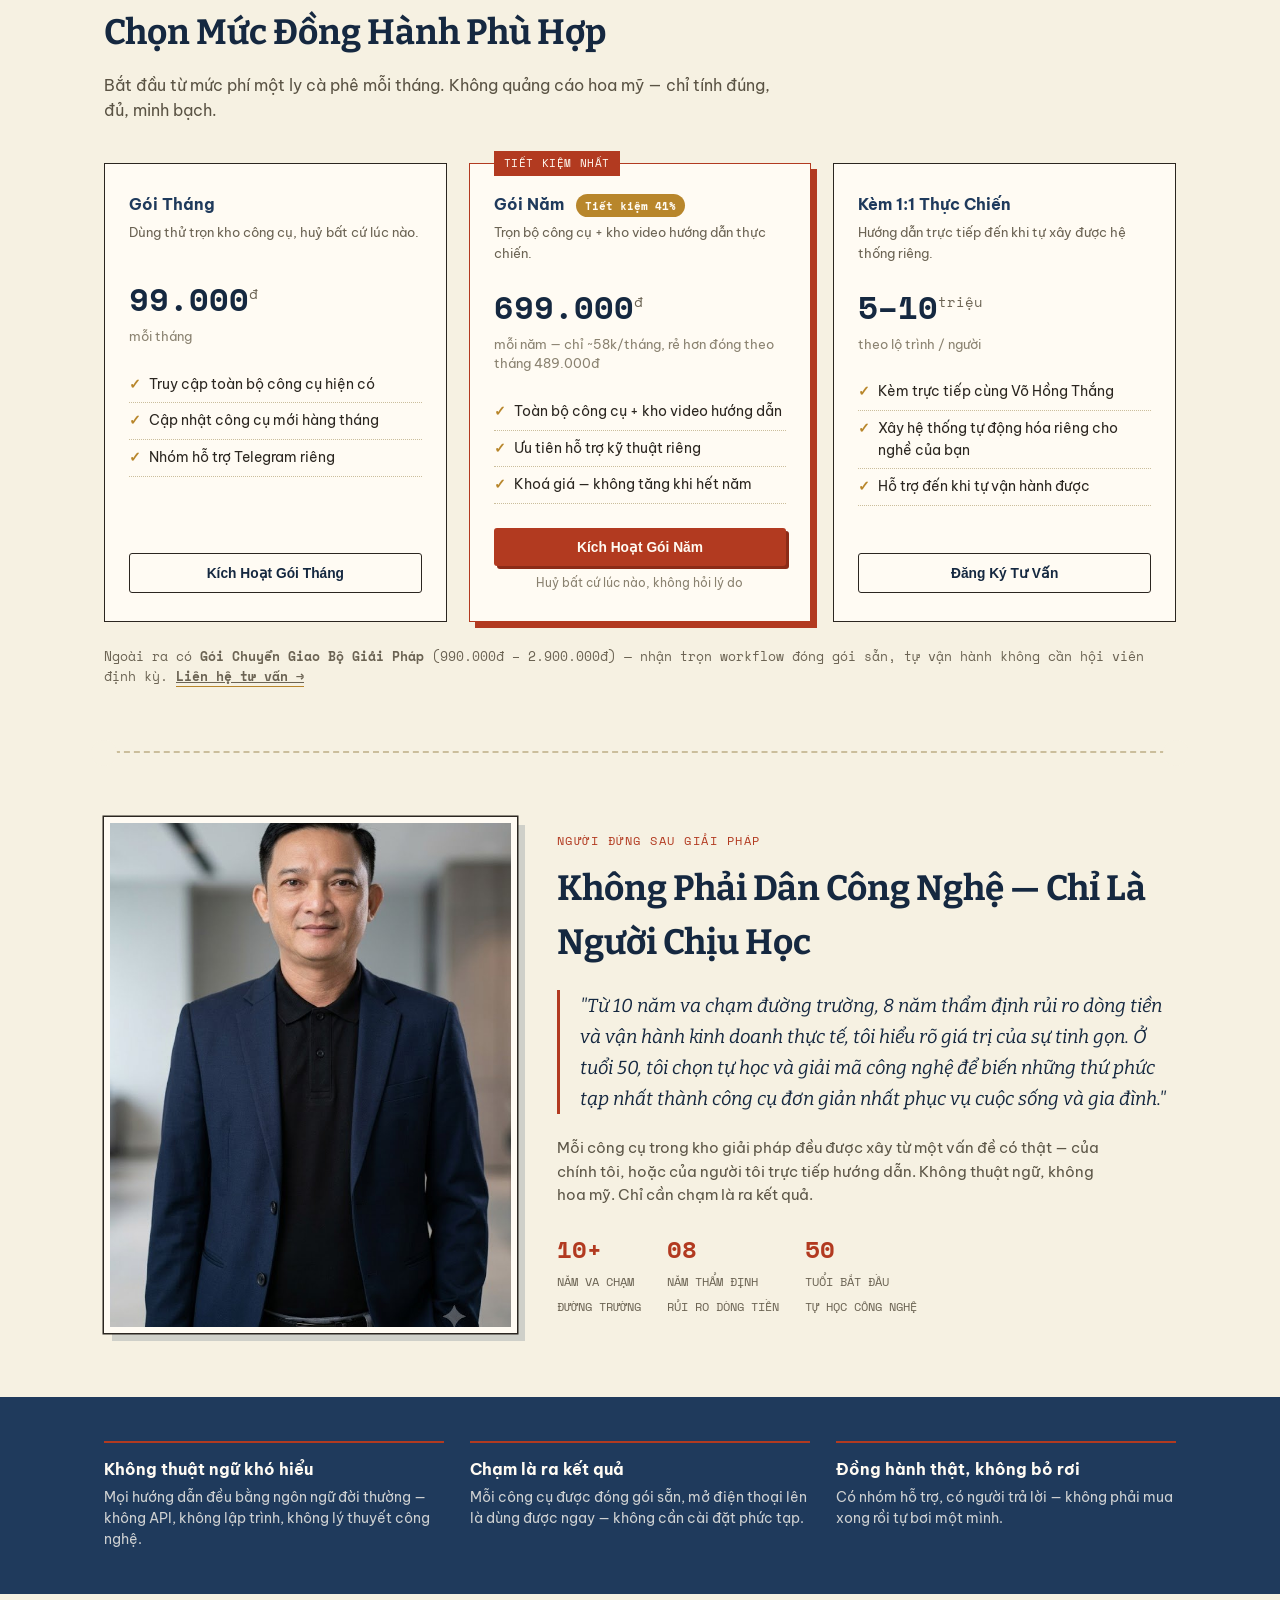
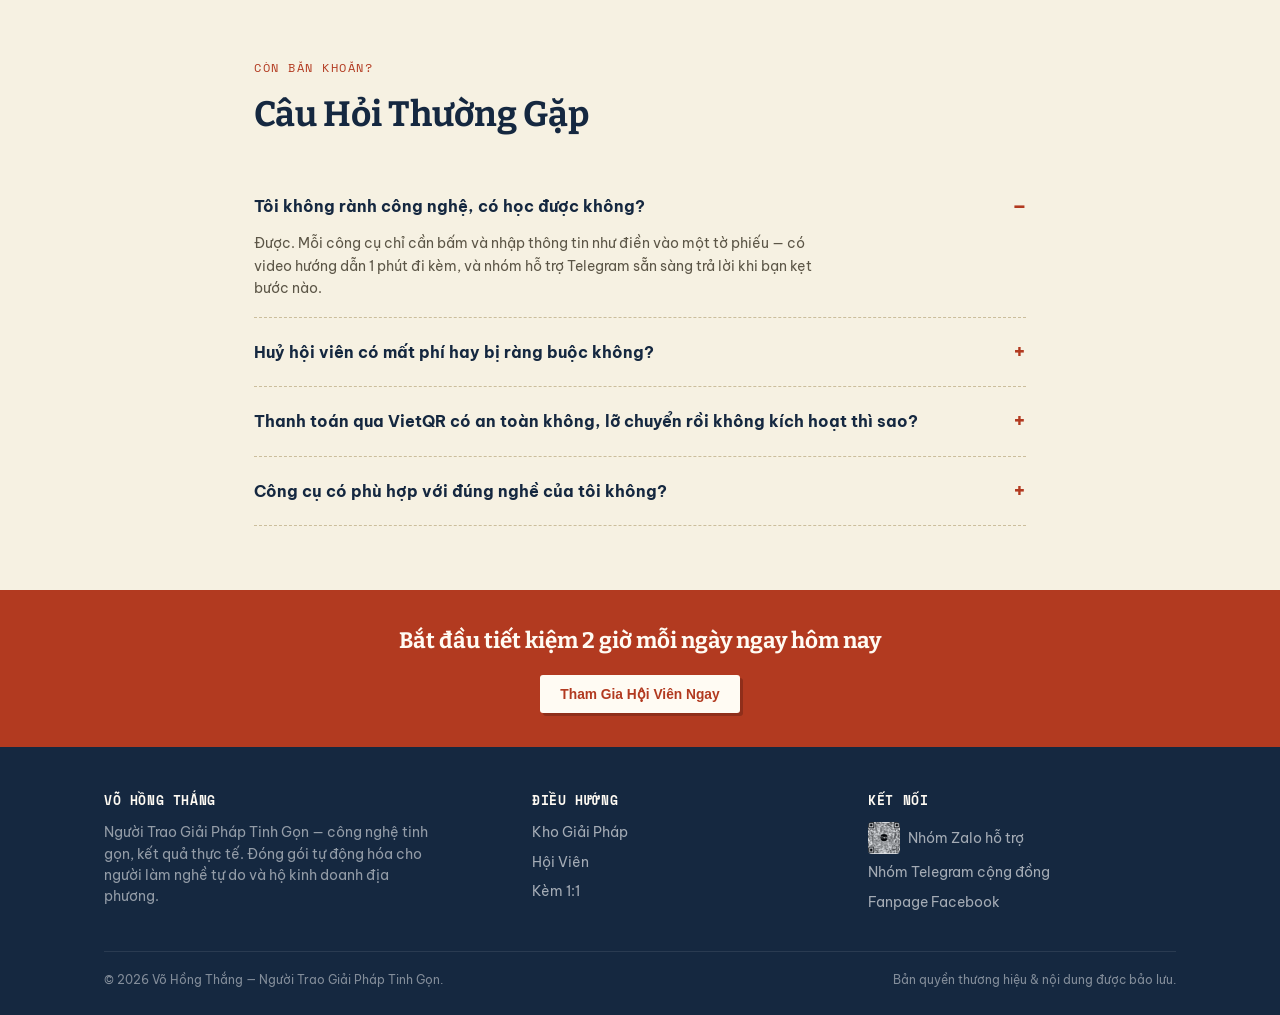
==== commit e9729384: "Them muc Danh Cho Nguoi Xay Kenh Facebook, link toi cong cu phan tich kenh" ====
--- a/index.html
+++ b/index.html
@@ -673,7 +673,7 @@
 </div>
 </div>
 
-<div class="category-block" style="margin-bottom:0;" id="cat-solar">
+<div class="category-block" id="cat-solar">
 <div class="category-head">
 <h3>Dành Cho Kỹ Thuật Viên &amp; Đại Lý Điện Mặt Trời</h3>
 <span class="count">01 công cụ</span>
@@ -690,6 +690,22 @@
 <h4>Tool Tính Lãi Vay &amp; Phân Tích Đầu Tư NLMT</h4>
 <p>So sánh lãi suất Quỹ BVMT với ngân hàng thương mại, tính điểm hoà vốn và dòng tiền theo tháng cho nhà đầu tư điện mặt trời.</p>
 <a class="tool-cta" style="color:#8a8270; border-color:#8a8270; cursor:default;">Sắp public — hiện dùng nội bộ</a>
+</div>
+</div>
+</div>
+
+<div class="category-block" style="margin-bottom:0;" id="cat-fb">
+<div class="category-head">
+<h3>Dành Cho Người Xây Kênh Facebook</h3>
+<span class="count">01 công cụ</span>
+</div>
+<div class="tool-grid">
+<div class="tool-card">
+<span class="tool-tag">Dành cho học viên · Đăng nhập Gmail</span>
+<h4>Công Cụ Phân Tích Kênh &amp; Lên Kế Hoạch Nội Dung Facebook</h4>
+<p>Tự chấm điểm trang Facebook, hướng dẫn tự quét dữ liệu Reels thật để đối chiếu với các kênh triệu view cùng lĩnh vực, và gợi ý kế hoạch nội dung kèm lịch đăng 30 ngày tải về được.</p>
+<a class="tool-cta" href="https://fb-content-tool.netlify.app/" target="_blank" rel="noopener">Dùng ngay ↗</a>
+<p style="font-size:0.74rem; color:#8a8270; margin-top:8px; margin-bottom:0;">＊ Đăng nhập bằng đúng Gmail đã dùng để mua khoá học</p>
 </div>
 </div>
 </div>
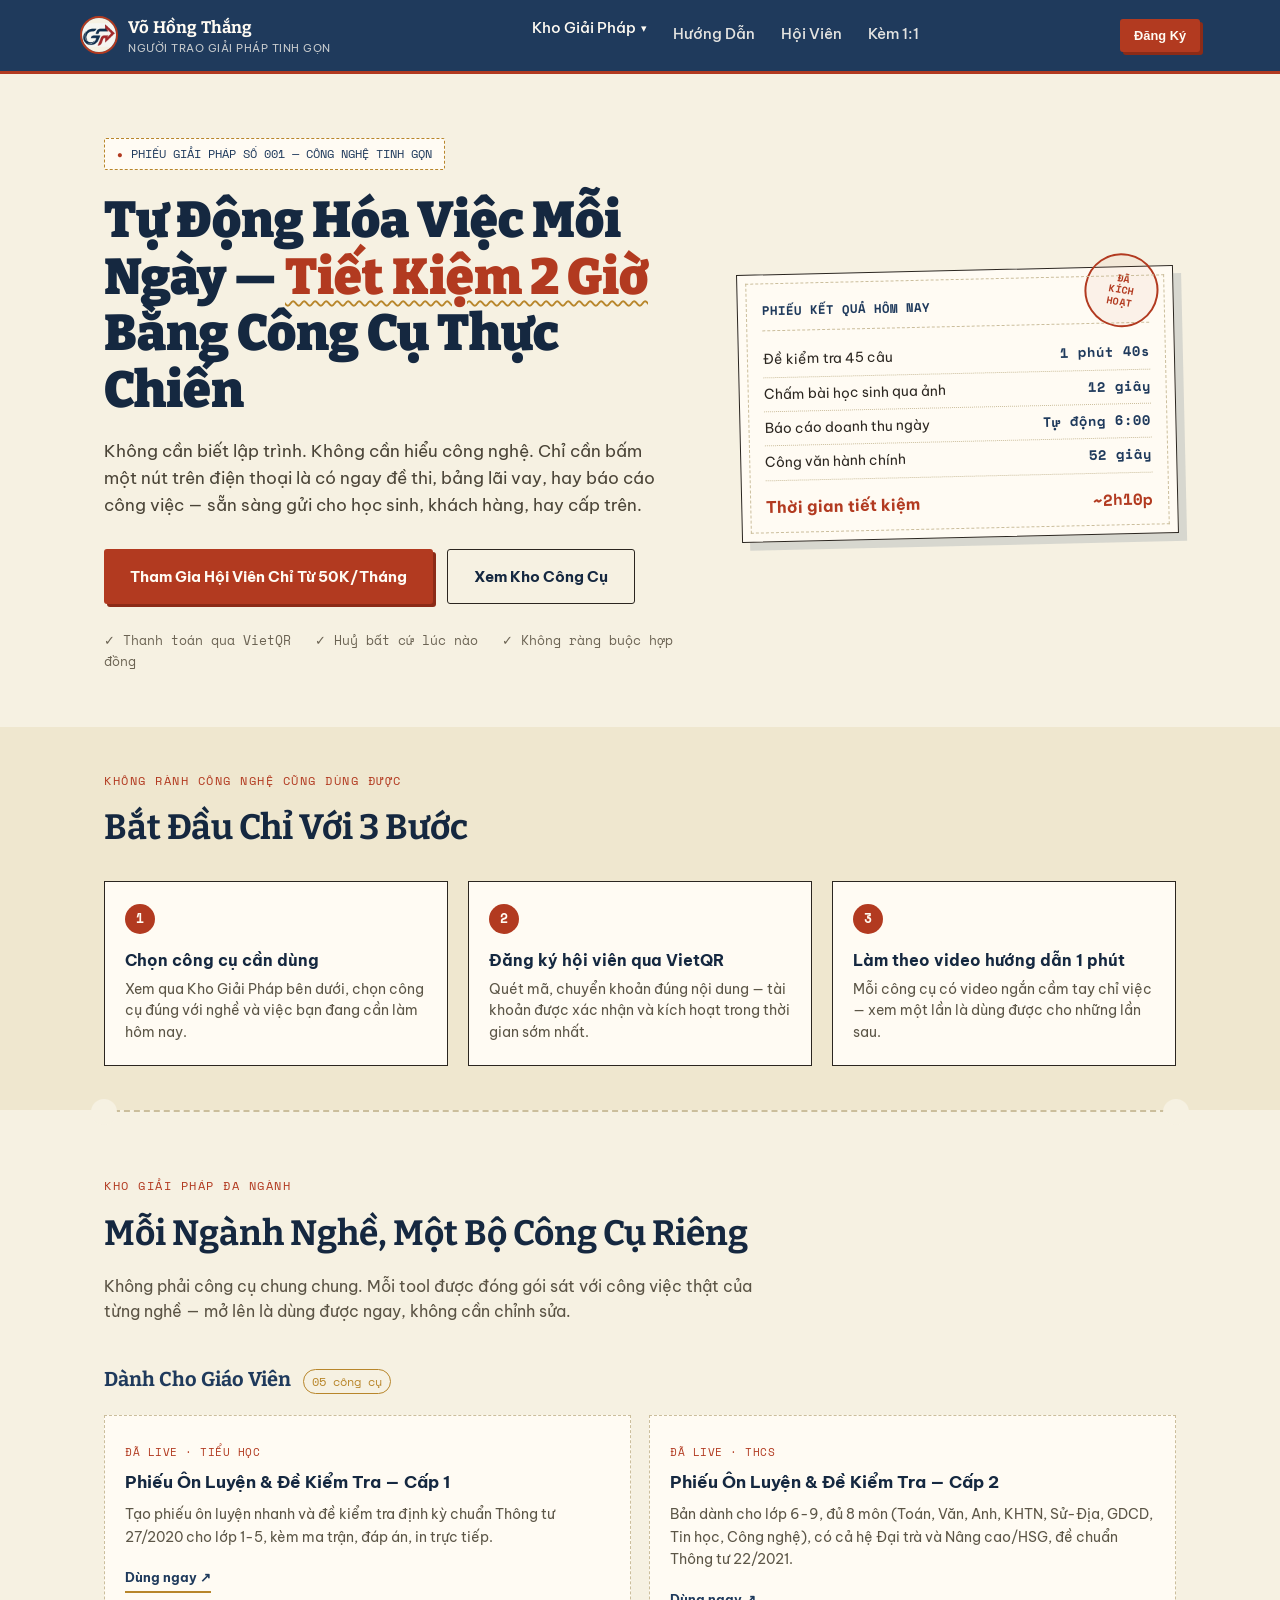
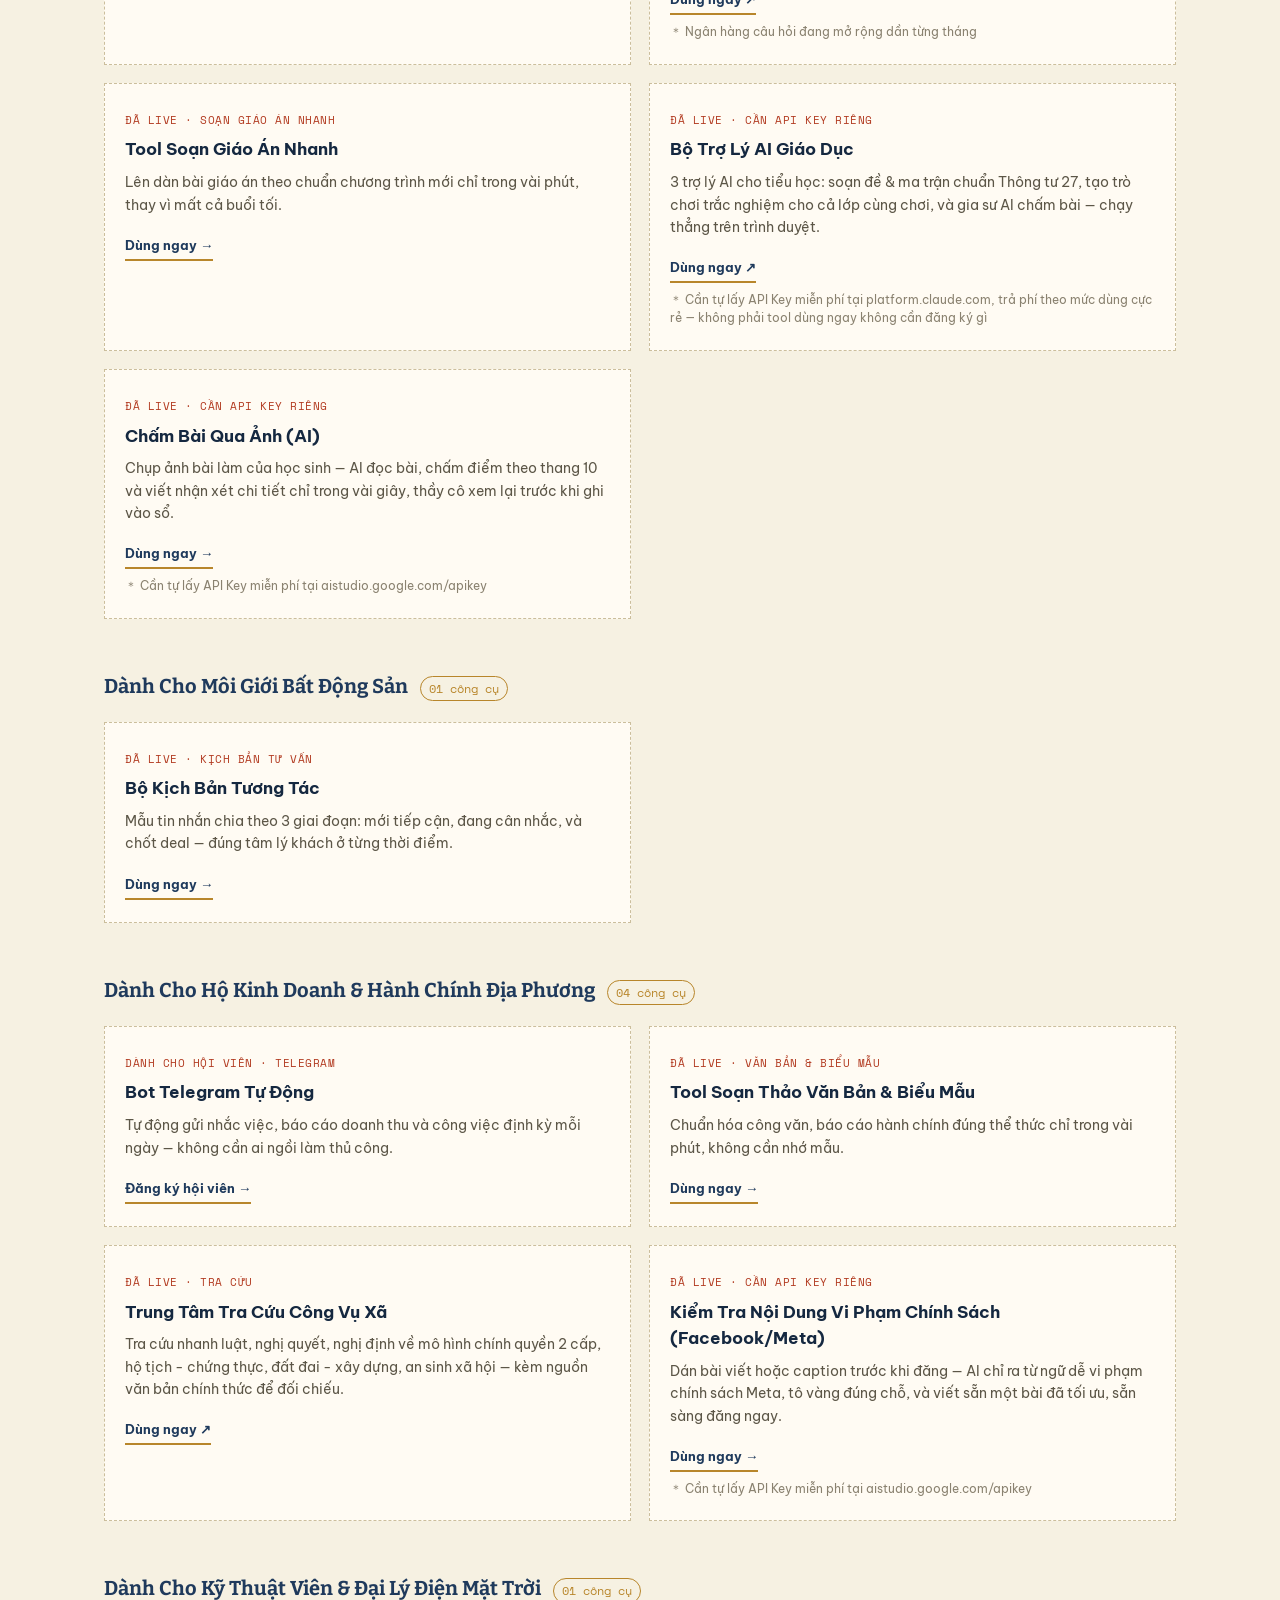
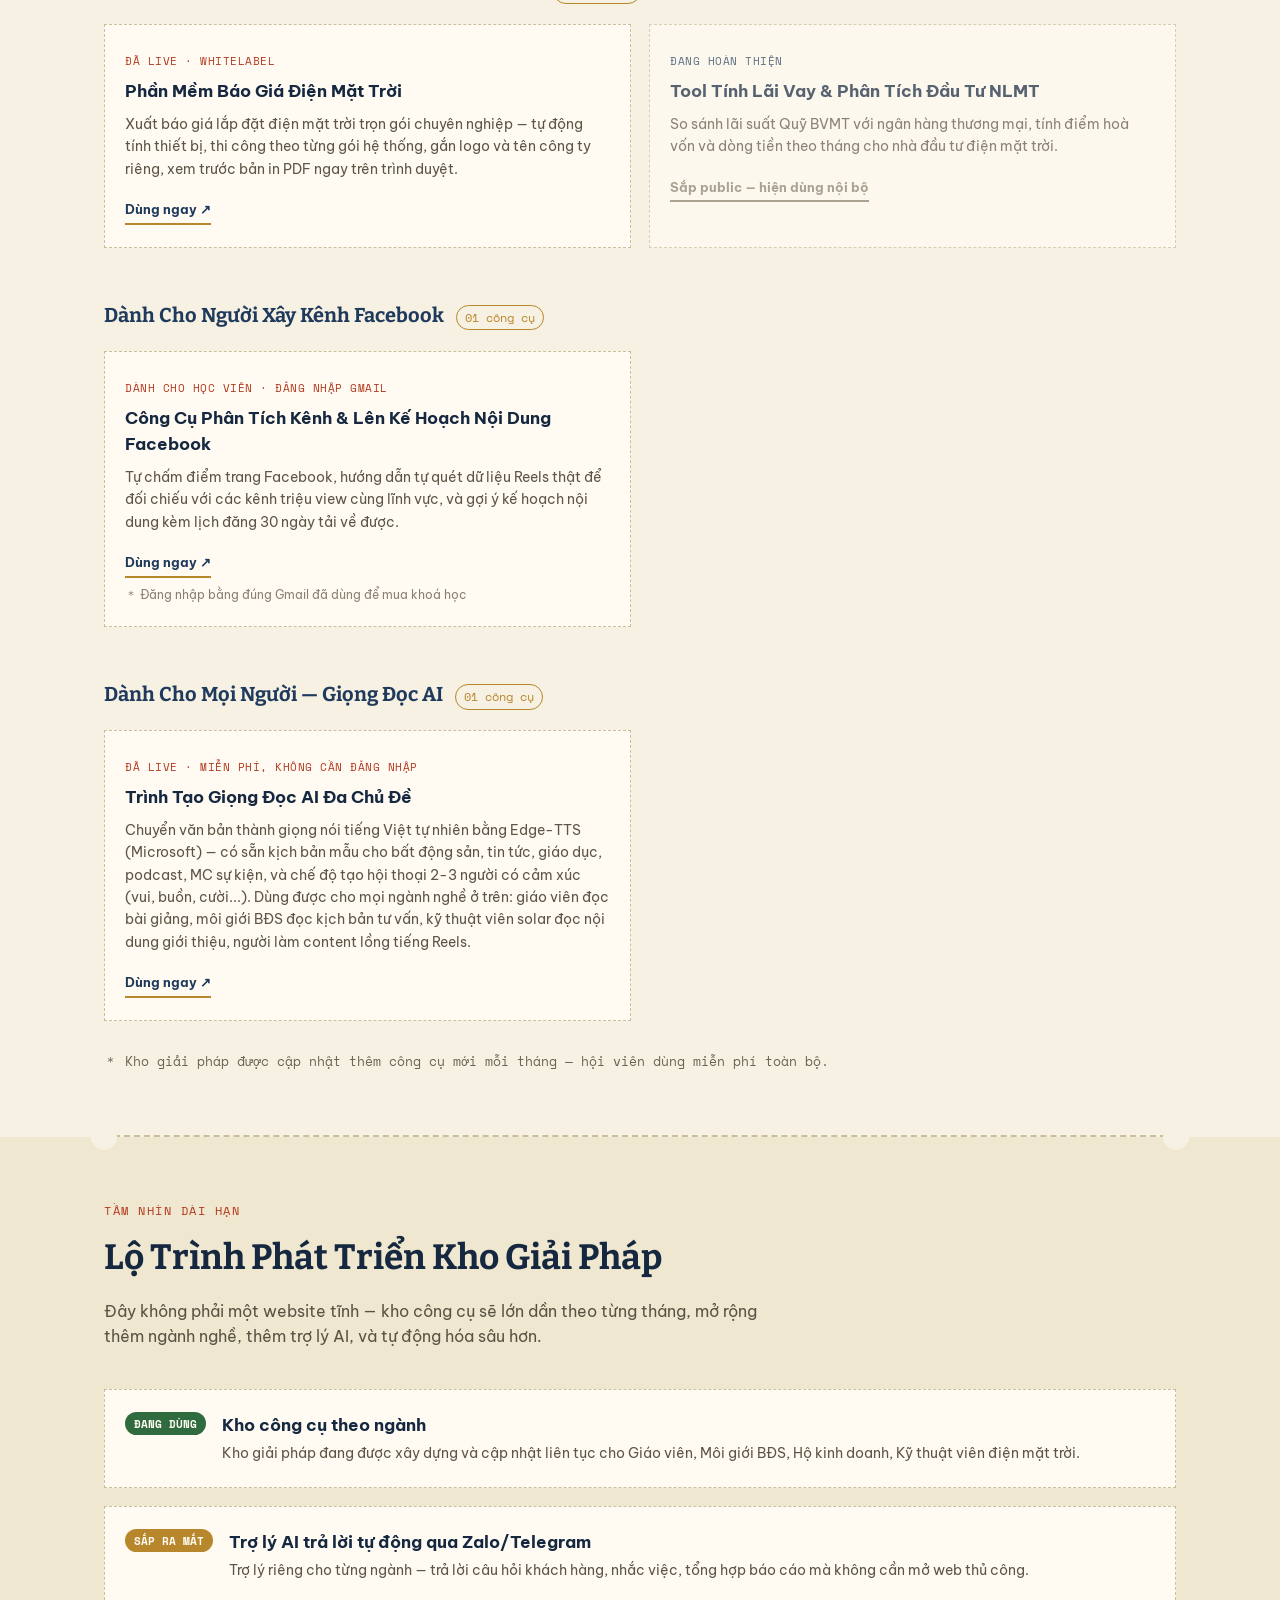
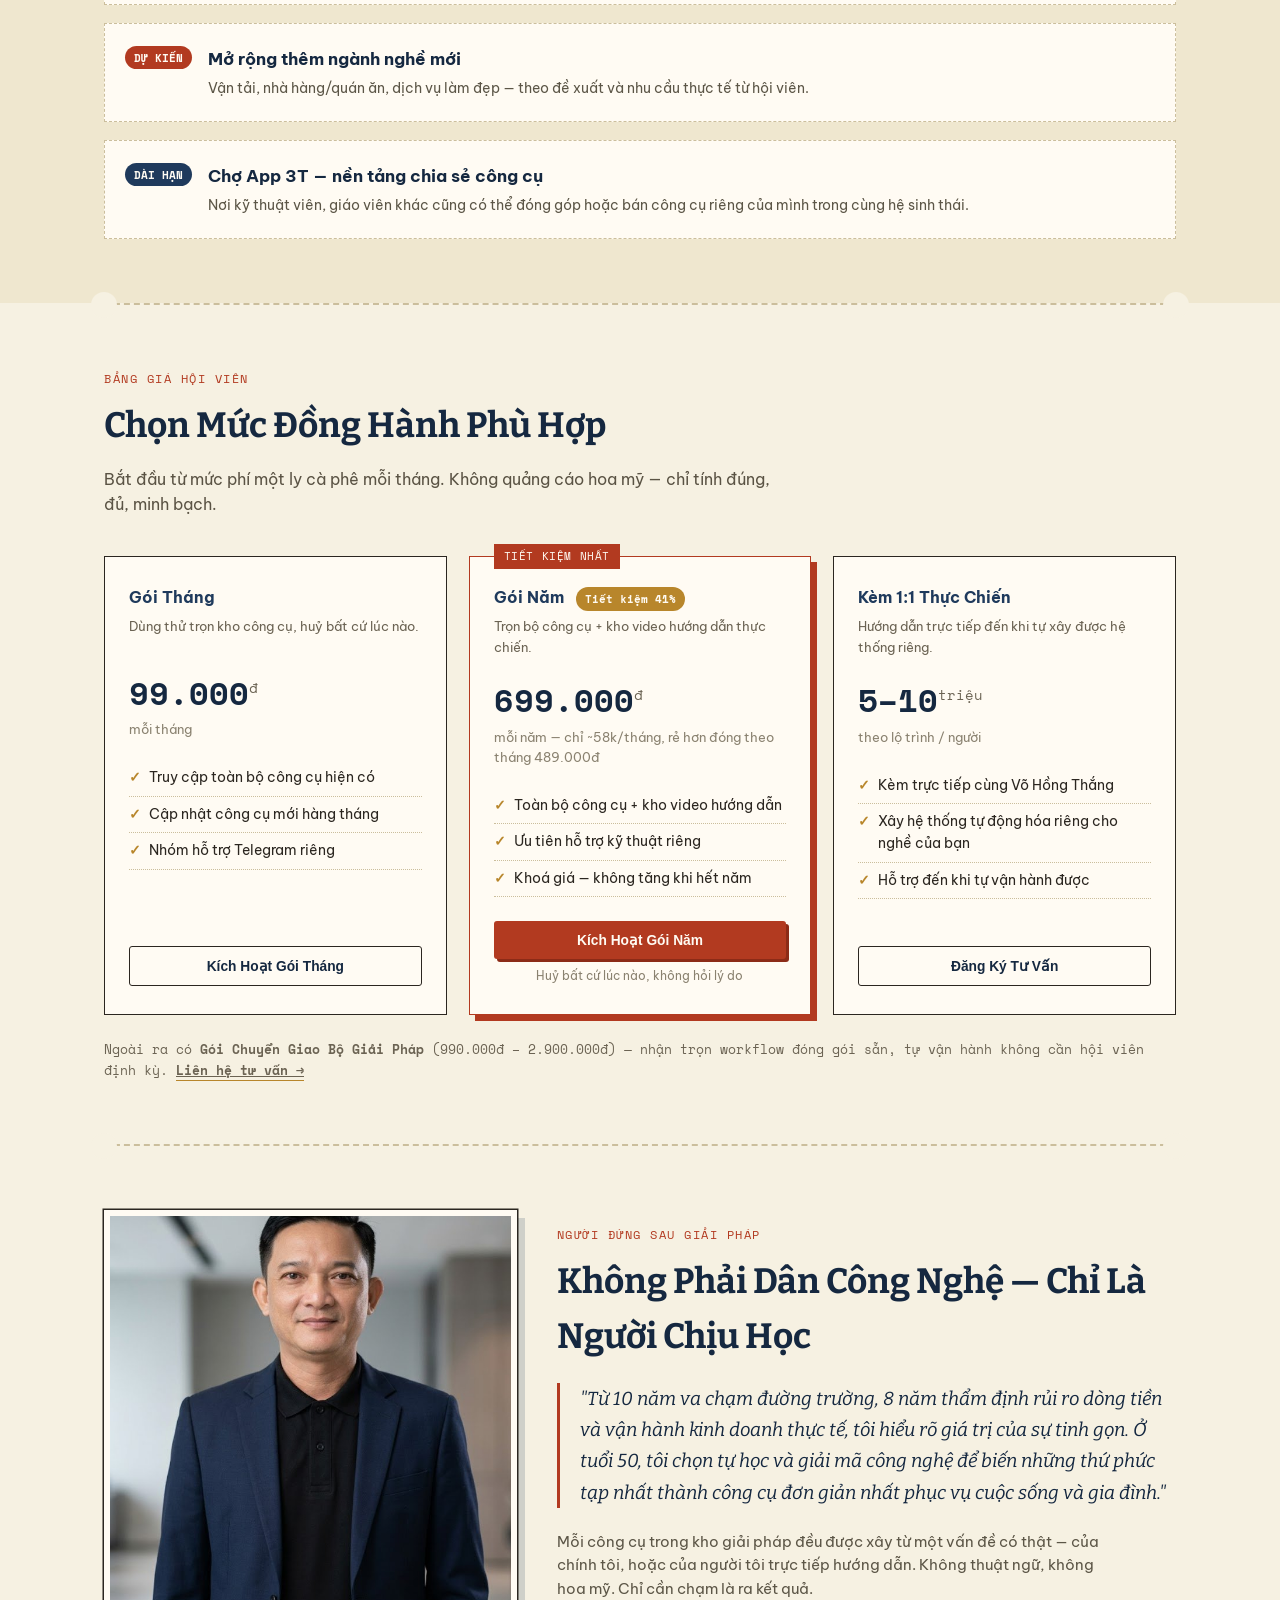
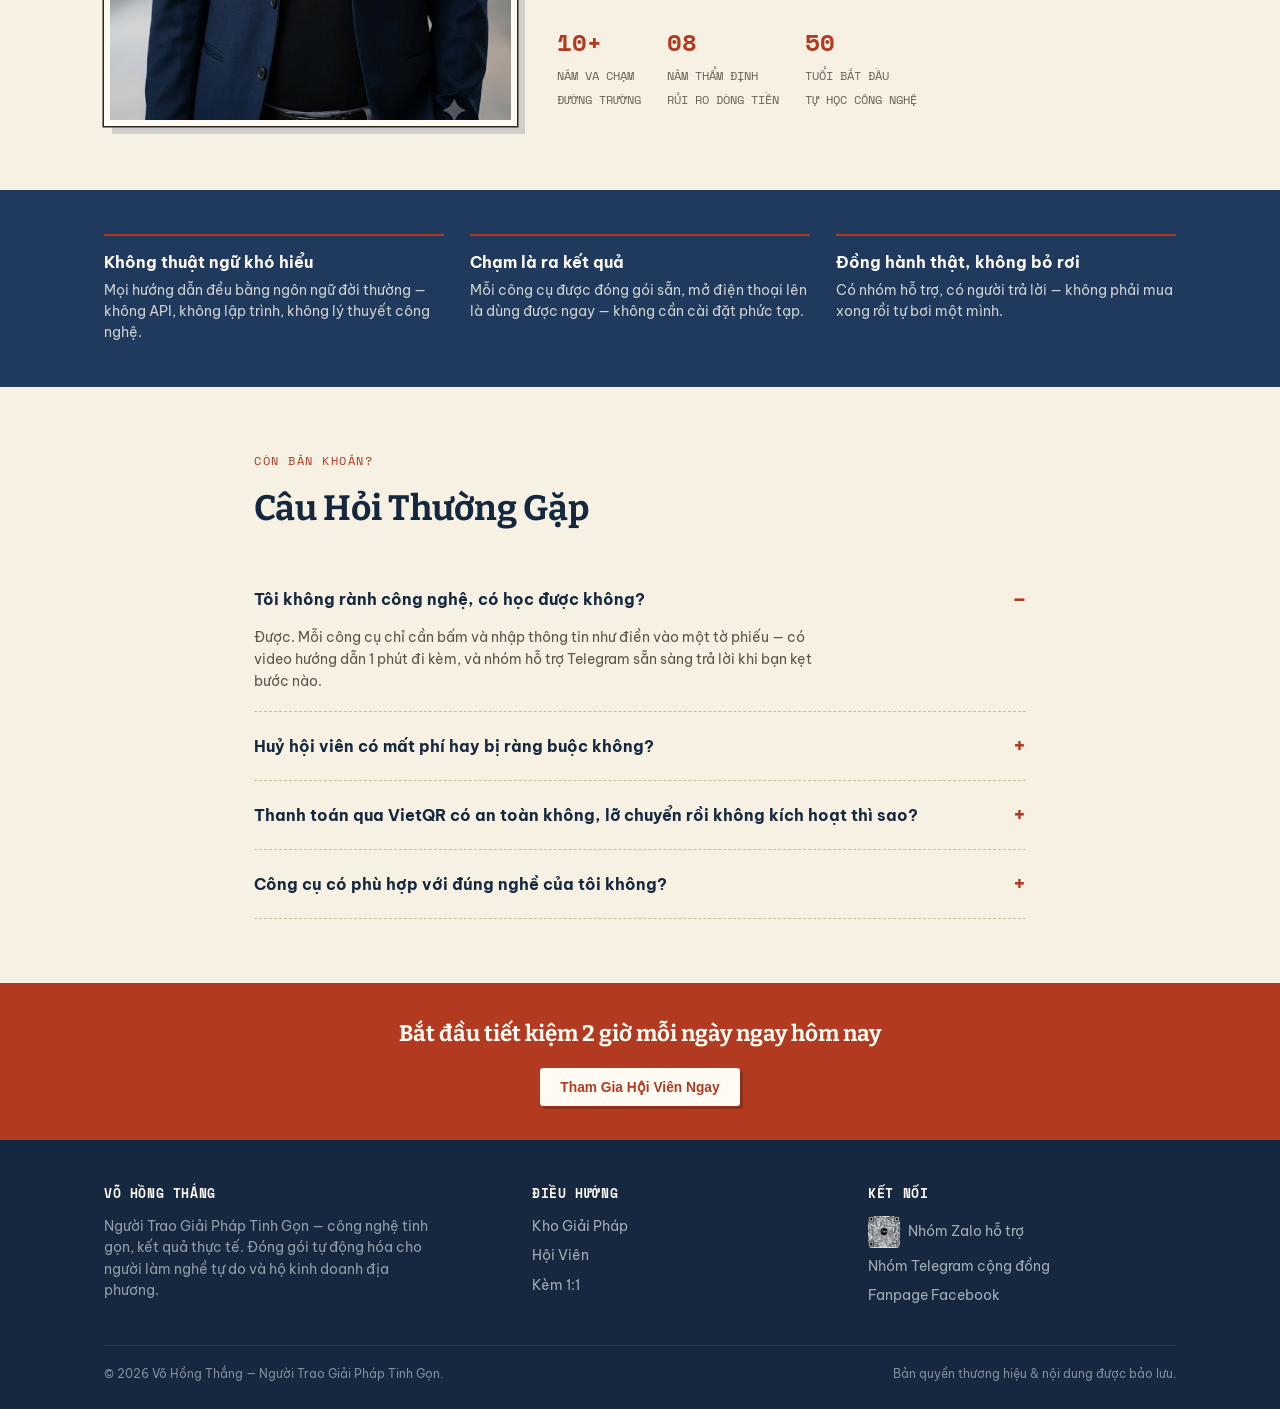
==== commit 1eb32ba7: "Them muc Trinh Tao Giong Doc AI vao Kho Giai Phap" ====
--- a/index.html
+++ b/index.html
@@ -694,7 +694,7 @@
 </div>
 </div>
 
-<div class="category-block" style="margin-bottom:0;" id="cat-fb">
+<div class="category-block" id="cat-fb">
 <div class="category-head">
 <h3>Dành Cho Người Xây Kênh Facebook</h3>
 <span class="count">01 công cụ</span>
@@ -706,6 +706,21 @@
 <p>Tự chấm điểm trang Facebook, hướng dẫn tự quét dữ liệu Reels thật để đối chiếu với các kênh triệu view cùng lĩnh vực, và gợi ý kế hoạch nội dung kèm lịch đăng 30 ngày tải về được.</p>
 <a class="tool-cta" href="https://fb-content-tool.netlify.app/" target="_blank" rel="noopener">Dùng ngay ↗</a>
 <p style="font-size:0.74rem; color:#8a8270; margin-top:8px; margin-bottom:0;">＊ Đăng nhập bằng đúng Gmail đã dùng để mua khoá học</p>
+</div>
+</div>
+</div>
+
+<div class="category-block" style="margin-bottom:0;" id="cat-tts">
+<div class="category-head">
+<h3>Dành Cho Mọi Người — Giọng Đọc AI</h3>
+<span class="count">01 công cụ</span>
+</div>
+<div class="tool-grid">
+<div class="tool-card">
+<span class="tool-tag">Đã live · Miễn phí, không cần đăng nhập</span>
+<h4>Trình Tạo Giọng Đọc AI Đa Chủ Đề</h4>
+<p>Chuyển văn bản thành giọng nói tiếng Việt tự nhiên bằng Edge-TTS (Microsoft) — có sẵn kịch bản mẫu cho bất động sản, tin tức, giáo dục, podcast, MC sự kiện, và chế độ tạo hội thoại 2-3 người có cảm xúc (vui, buồn, cười...). Dùng được cho mọi ngành nghề ở trên: giáo viên đọc bài giảng, môi giới BĐS đọc kịch bản tư vấn, kỹ thuật viên solar đọc nội dung giới thiệu, người làm content lồng tiếng Reels.</p>
+<a class="tool-cta" href="https://edge-tts-4f9quemfwzunw9n9jkb4cu.streamlit.app/" target="_blank" rel="noopener">Dùng ngay ↗</a>
 </div>
 </div>
 </div>
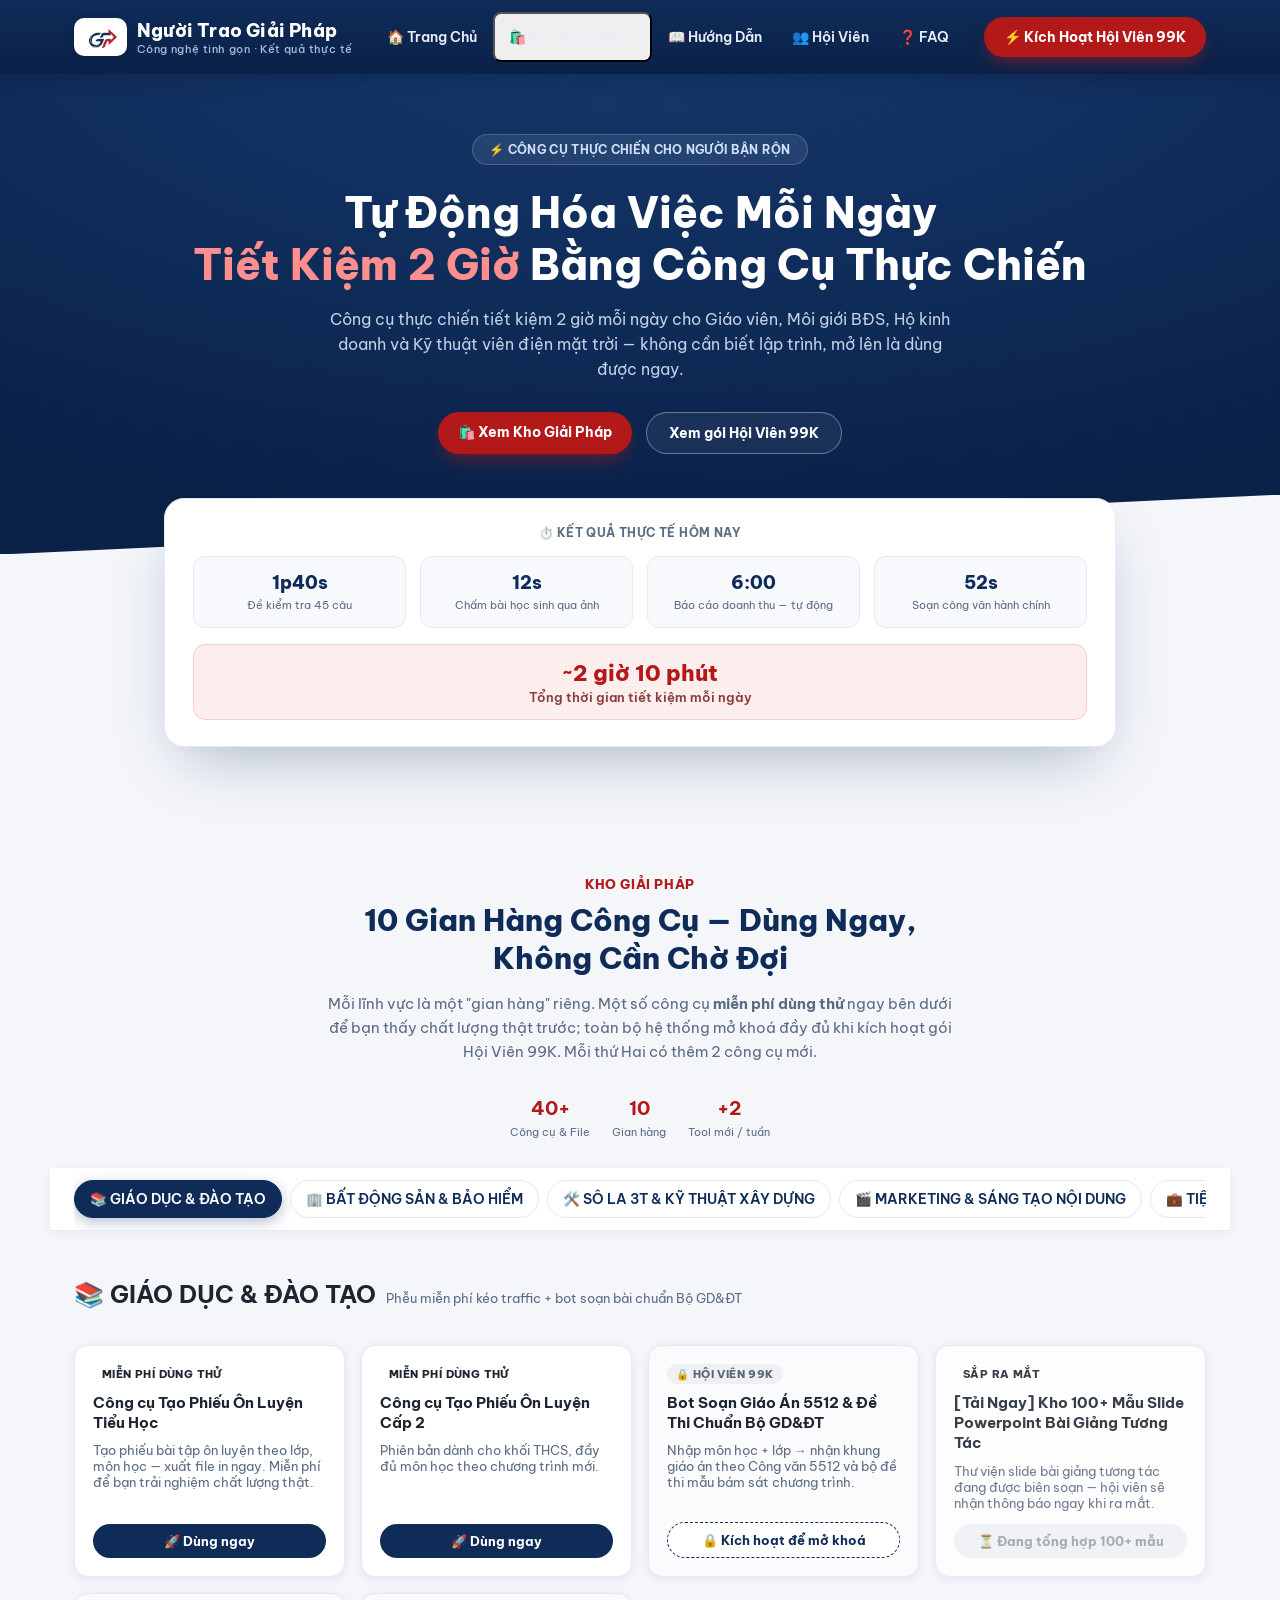
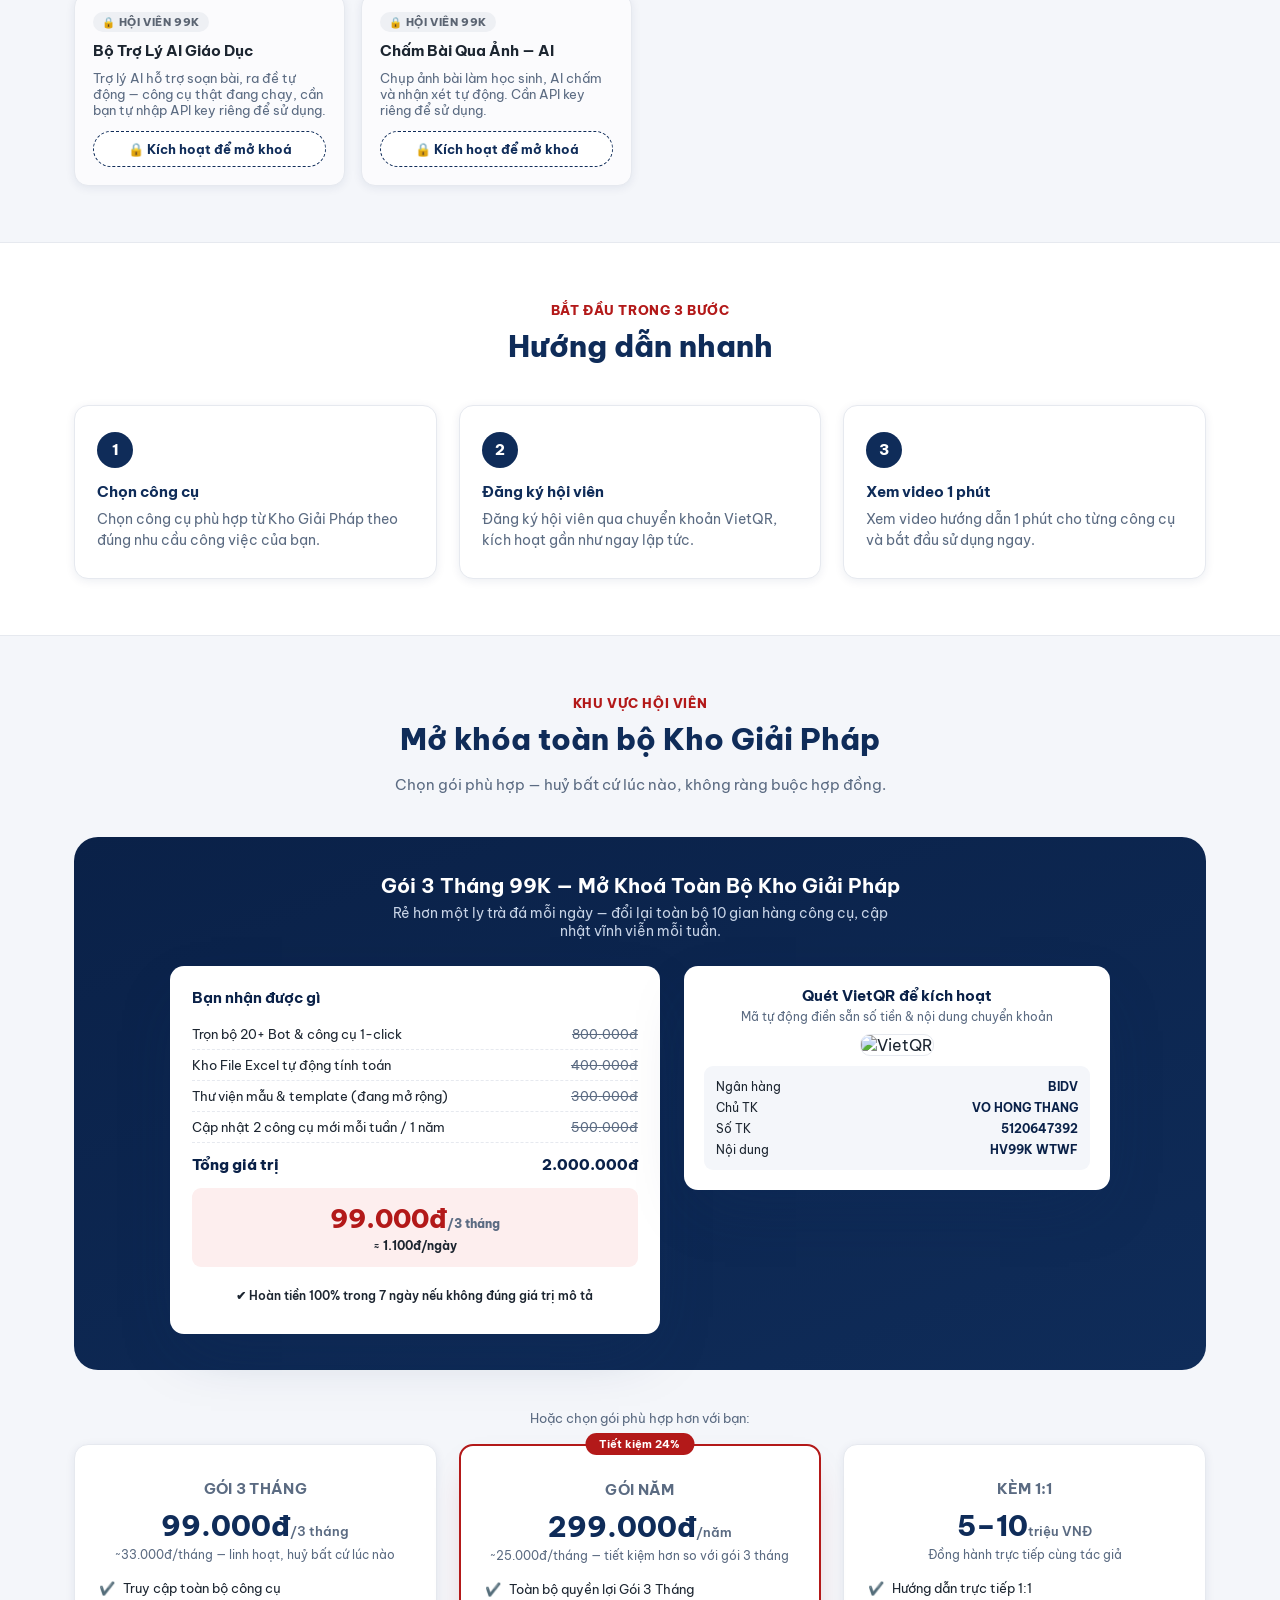
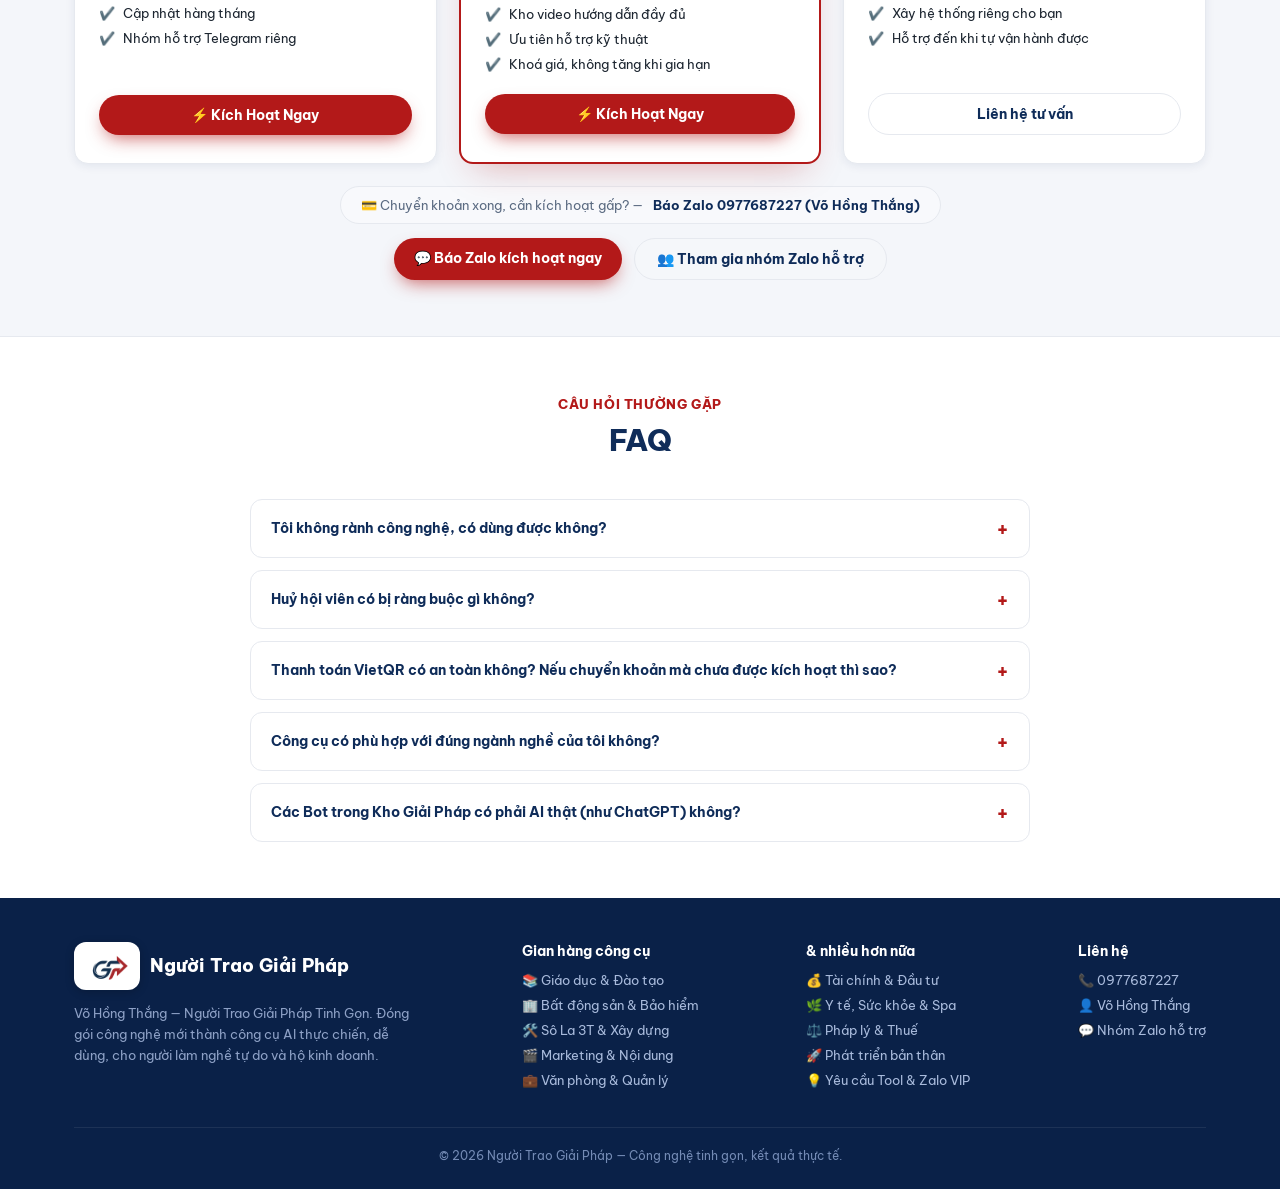
==== commit 917a5176: "Rename index_final_1.html to index.html" ====
--- a/index.html
+++ b/index.html
@@ -3,975 +3,1345 @@
 <head>
 <meta charset="UTF-8">
 <meta name="viewport" content="width=device-width, initial-scale=1.0">
-<title>Võ Hồng Thắng | Người Trao Giải Pháp Tinh Gọn</title>
-<meta name="description" content="Công cụ thực chiến tiết kiệm 2 giờ mỗi ngày cho Giáo viên, Môi giới BĐS, Hộ kinh doanh và Kỹ thuật viên điện mặt trời — không cần biết lập trình, mở lên là dùng được ngay.">
-<link rel="shortcut icon" href="favicon.ico">
-<link rel="icon" type="image/png" sizes="32x32" href="favicon-32.png">
-<link rel="icon" type="image/png" sizes="192x192" href="favicon-192.png">
-<link rel="apple-touch-icon" href="favicon-180.png">
-<meta property="og:type" content="website">
-<meta property="og:title" content="Võ Hồng Thắng | Người Trao Giải Pháp Tinh Gọn">
-<meta property="og:description" content="Tự động hóa việc mỗi ngày — tiết kiệm 2 giờ bằng công cụ thực chiến cho từng ngành nghề.">
-<meta property="og:image" content="https://vohongthang.github.io/nguoi-trao-giai-phap/og-image.png">
-<meta property="og:url" content="https://vohongthang.github.io/nguoi-trao-giai-phap/">
-<meta name="twitter:card" content="summary_large_image">
-<meta name="twitter:title" content="Võ Hồng Thắng | Người Trao Giải Pháp Tinh Gọn">
-<meta name="twitter:description" content="Tự động hóa việc mỗi ngày — tiết kiệm 2 giờ bằng công cụ thực chiến cho từng ngành nghề.">
-<meta name="twitter:image" content="https://vohongthang.github.io/nguoi-trao-giai-phap/og-image.png">
+<title>Người Trao Giải Pháp — Kho Giải Pháp Tự Động Hóa Thực Chiến</title>
+<link rel="icon" type="image/png" href="[data-uri]">
 <link rel="preconnect" href="https://fonts.googleapis.com">
 <link rel="preconnect" href="https://fonts.gstatic.com" crossorigin>
-<link href="https://fonts.googleapis.com/css2?family=Bitter:ital,wght@0,500;0,700;0,900;1,600&family=Be+Vietnam+Pro:wght@400;500;600;700&family=Space+Mono:wght@400;700&display=swap" rel="stylesheet">
+<link href="https://fonts.googleapis.com/css2?family=Be+Vietnam+Pro:wght@400;500;600;700;800&display=swap" rel="stylesheet">
+<script src="https://cdnjs.cloudflare.com/ajax/libs/xlsx/0.18.5/xlsx.full.min.js"></script>
 <style>
-:root{
---paper:#F6F1E2;
---paper-2:#EFE7CF;
---ink:#1F3A5C;
---ink-dark:#152840;
---stamp:#B23A20;
---stamp-dark:#8C2B17;
---gold:#B8862B;
---charcoal:#2B2620;
---line:#CBBE9C;
---white:#FFFBF3;
-}
-*{box-sizing:border-box; margin:0; padding:0;}
-html{scroll-behavior:smooth;}
-body{
-background:var(--paper);
-color:var(--charcoal);
-font-family:'Be Vietnam Pro', sans-serif;
-line-height:1.55;
-background-image:
-radial-gradient(var(--line) 0.6px, transparent 0.6px);
-background-size: 22px 22px;
-}
-h1,h2,h3,.display{font-family:'Bitter', serif;}
-.mono{font-family:'Space Mono', monospace;}
-a{color:inherit;}
-img{max-width:100%; display:block;}
-.wrap{max-width:1120px; margin:0 auto; padding:0 24px;}
-
-/* perforation divider */
-.tear{
-position:relative;
-height:0;
-border-top:2px dashed var(--line);
-margin: 0;
-}
-.tear::before, .tear::after{
-content:"";
-position:absolute; top:-11px;
-width:22px; height:22px; border-radius:50%;
-background:var(--paper);
-box-shadow: 0 0 0 2px var(--paper);
-}
-.tear::before{left:-11px;}
-.tear::after{right:-11px;}
-
-/* HEADER */
-header{
-position:sticky; top:0; z-index:50;
-background:var(--ink);
-color:var(--white);
-border-bottom:3px solid var(--stamp);
-}
-.header-inner{
-display:flex; align-items:center; justify-content:space-between;
-padding:14px 24px;
-}
-.logo{
-display:flex; align-items:center; gap:10px;
-font-family:'Bitter', serif; font-weight:700; font-size:1.05rem;
-letter-spacing:0.2px;
-}
-.logo .mark{
-width:38px; height:38px; border-radius:50%;
-border:2px solid var(--stamp);
-display:flex; align-items:center; justify-content:center;
-font-family:'Space Mono', monospace; font-weight:700;
-color:var(--stamp);
-font-size:0.95rem;
-flex-shrink:0;
-overflow:hidden;
-background:var(--white);
-}
-.logo .mark img{width:100%; height:100%; object-fit:cover;}
-.logo small{display:block; font-family:'Be Vietnam Pro',sans-serif; font-weight:400; font-size:0.68rem; opacity:0.75; letter-spacing:0.5px;}
-nav{display:none; gap:26px; font-size:0.92rem; font-weight:500;}
-nav a{opacity:0.88; text-decoration:none; padding:6px 0; border-bottom:2px solid transparent;}
-nav a:hover{opacity:1; border-color:var(--stamp);}
-@media(min-width:900px){nav{display:flex;}}
-.nav-drop{position:relative;}
-.nav-drop > span{cursor:pointer; display:flex; align-items:center; gap:5px;}
-.nav-drop > span::after{content:"▾"; font-size:0.7rem;}
-.nav-drop-panel{
-display:none; position:absolute; top:100%; left:0; margin-top:14px;
-background:var(--white); border:1.5px solid var(--charcoal); box-shadow:5px 5px 0 rgba(31,58,92,0.25);
-min-width:260px; padding:8px 0; z-index:60;
-}
-.nav-drop:hover .nav-drop-panel{display:block;}
-.nav-drop-panel a{
-display:block; color:var(--charcoal); padding:10px 18px; font-size:0.86rem; border:none;
-border-bottom:1px dashed var(--line);
-}
-.nav-drop-panel a:last-child{border-bottom:none;}
-.nav-drop-panel a:hover{background:var(--paper-2); color:var(--stamp);}
-.nav-drop-panel .tag{
-font-family:'Space Mono',monospace; font-size:0.66rem; color:var(--gold); margin-left:6px;
-}
-.nav-subdrop{border-bottom:1px dashed var(--line);}
-.nav-subdrop:last-child{border-bottom:none;}
-.nav-subdrop-toggle{
-width:100%; display:flex; align-items:center; justify-content:space-between; gap:8px;
-background:none; border:none; cursor:pointer; text-align:left;
-color:var(--charcoal); padding:10px 18px; font-size:0.86rem; font-family:inherit;
-}
-.nav-subdrop-toggle:hover{background:var(--paper-2); color:var(--stamp);}
-.nav-subdrop-toggle .sub-count{
-font-family:'Space Mono',monospace; font-size:0.66rem; color:var(--gold); margin-left:auto; margin-right:8px;
-}
-.nav-subdrop-toggle .sub-arrow{font-size:0.7rem; transition:transform 0.15s ease; flex-shrink:0;}
-.nav-subdrop.open > .nav-subdrop-toggle .sub-arrow{transform:rotate(90deg);}
-.nav-subdrop-list{display:none; background:var(--paper-2);}
-.nav-subdrop.open > .nav-subdrop-list{display:block;}
-.nav-subdrop-list a, .nav-subdrop-list .sub-disabled{
-display:block; padding:9px 18px 9px 34px; font-size:0.8rem; color:var(--charcoal);
-border-top:1px dashed var(--line);
-}
-.nav-subdrop-list a:hover{background:var(--white); color:var(--stamp);}
-.nav-subdrop-list .sub-disabled{color:#8a8270; cursor:default;}
-.nav-drop-panel > a.flat-link{
-display:block; color:var(--charcoal); padding:10px 18px; font-size:0.86rem;
-border-bottom:1px dashed var(--line);
-}
-.nav-drop-panel > a.flat-link:last-child{border-bottom:none;}
-.nav-drop-panel > a.flat-link:hover{background:var(--paper-2); color:var(--stamp);}
-.btn{
-display:inline-flex; align-items:center; gap:8px;
-padding:11px 20px;
-border-radius:3px;
-font-weight:700; font-size:0.86rem;
-text-decoration:none;
-cursor:pointer; border:none;
-white-space:nowrap;
-}
-.btn-stamp{
-background:var(--stamp); color:var(--white);
-box-shadow: 3px 3px 0 var(--stamp-dark);
-transition: transform .12s ease, box-shadow .12s ease;
-}
-.btn-stamp:hover{transform:translate(-1px,-1px); box-shadow:4px 4px 0 var(--stamp-dark);}
-.btn-outline{
-background:transparent; color:var(--white); border:1.5px solid rgba(255,255,255,0.5);
-}
-
-/* HERO */
-.hero{padding:64px 0 56px;}
-.receipt-tag{
-display:inline-flex; align-items:center; gap:8px;
-font-family:'Space Mono',monospace; font-size:0.75rem;
-color:var(--ink); background:var(--white);
-border:1px dashed var(--gold); padding:6px 12px; border-radius:2px;
-margin-bottom:22px;
-}
-.receipt-tag::before{content:"●"; color:var(--stamp); font-size:0.6rem;}
-.hero-grid{display:grid; gap:44px; align-items:center;}
-@media(min-width:960px){.hero-grid{grid-template-columns:1.15fr 0.85fr;}}
-h1.hero-title{
-font-size:clamp(2.1rem, 5vw, 3.15rem);
-font-weight:900; line-height:1.12; color:var(--ink-dark);
-margin-bottom:20px;
-}
-h1.hero-title em{
-font-style:normal; color:var(--stamp);
-text-decoration: underline wavy var(--gold) 2px;
-text-underline-offset:6px;
-}
-.hero-sub{font-size:1.08rem; color:#4A4437; max-width:52ch; margin-bottom:30px;}
-.hero-ctas{display:flex; flex-wrap:wrap; gap:14px; margin-bottom:26px;}
-.btn-lg{padding:15px 26px; font-size:0.95rem;}
-.hero-note{font-size:0.82rem; color:#6b6353; font-family:'Space Mono',monospace;}
-
-/* receipt card as hero visual */
-.receipt-card{
-background:var(--white);
-border:1.5px solid var(--charcoal);
-padding:26px 24px 22px;
-position:relative;
-box-shadow: 8px 8px 0 rgba(31,58,92,0.14);
-transform: rotate(-1.3deg);
-}
-.receipt-card::after{
-content:""; position:absolute; inset:8px;
-border:1px dashed var(--line); pointer-events:none;
-}
-.receipt-card h4{font-family:'Space Mono',monospace; font-size:0.78rem; letter-spacing:1px; text-transform:uppercase; color:var(--ink); border-bottom:1px dashed var(--line); padding-bottom:10px; margin-bottom:12px;}
-.receipt-row{display:flex; justify-content:space-between; font-size:0.86rem; padding:6px 0; border-bottom:1px dotted var(--line);}
-.receipt-row span:last-child{font-family:'Space Mono',monospace; font-weight:700; color:var(--ink);}
-.receipt-total{display:flex; justify-content:space-between; padding-top:14px; font-weight:700; font-size:1rem; color:var(--stamp);}
-.stamp-badge{
-position:absolute; top:-14px; right:14px;
-width:74px; height:74px; border-radius:50%;
-border:2.5px solid var(--stamp); color:var(--stamp);
-display:flex; align-items:center; justify-content:center;
-text-align:center; font-family:'Space Mono',monospace; font-weight:700;
-font-size:0.62rem; line-height:1.15; letter-spacing:0.5px;
-transform:rotate(12deg);
-background:rgba(178,58,32,0.05);
-}
-
-/* SECTIONS */
-section{padding:64px 0;}
-.eyebrow{
-font-family:'Space Mono',monospace; font-size:0.78rem; letter-spacing:1.5px;
-color:var(--stamp); text-transform:uppercase; margin-bottom:10px; display:block;
-}
-.sec-title{font-size:clamp(1.6rem,3.4vw,2.2rem); font-weight:700; color:var(--ink-dark); margin-bottom:14px;}
-.sec-sub{color:#5a5344; max-width:62ch; margin-bottom:40px; font-size:1rem;}
-
-/* TOOL HUB */
-.category-block{margin-bottom:52px;}
-.category-head{display:flex; align-items:baseline; gap:12px; margin-bottom:20px;}
-.category-head h3{font-size:1.25rem; color:var(--ink); font-weight:700;}
-.category-head .count{font-family:'Space Mono',monospace; font-size:0.78rem; color:var(--gold); border:1px solid var(--gold); padding:2px 8px; border-radius:20px;}
-.tool-grid{display:grid; gap:18px; grid-template-columns:1fr;}
-@media(min-width:720px){.tool-grid{grid-template-columns:1fr 1fr;}}
-.tool-card{
-background:var(--white);
-border:1.5px dashed var(--line);
-padding:22px 20px;
-position:relative;
-transition: border-color .15s ease, transform .15s ease;
-}
-.tool-card:hover{border-color:var(--stamp); transform:translateY(-3px);}
-.tool-card .tool-tag{
-font-family:'Space Mono',monospace; font-size:0.68rem; color:var(--stamp);
-letter-spacing:0.5px; text-transform:uppercase; margin-bottom:8px; display:inline-block;
-}
-.tool-card h4{font-size:1.08rem; font-weight:700; color:var(--ink-dark); margin-bottom:8px;}
-.tool-card p{font-size:0.9rem; color:#5c5647; margin-bottom:16px;}
-.tool-card .tool-cta{
-display:inline-flex; align-items:center; gap:6px;
-font-size:0.84rem; font-weight:700; color:var(--ink);
-text-decoration:none; border-bottom:2px solid var(--gold); padding-bottom:2px;
-}
-
-/* PRICING */
-.pricing-grid{display:grid; gap:22px; grid-template-columns:1fr;}
-@media(min-width:900px){.pricing-grid{grid-template-columns:repeat(3,1fr);}}
-.price-card{
-background:var(--white); border:1.5px solid var(--charcoal);
-padding:28px 24px; position:relative; display:flex; flex-direction:column;
-}
-.price-card.featured{border-color:var(--stamp); box-shadow:6px 6px 0 var(--stamp);}
-.price-featured-tag{
-position:absolute; top:-13px; left:24px;
-background:var(--stamp); color:var(--white);
-font-family:'Space Mono',monospace; font-size:0.68rem; letter-spacing:0.6px;
-padding:4px 10px; text-transform:uppercase;
-}
-.price-card h4{font-size:1.02rem; font-weight:700; color:var(--ink); margin-bottom:6px;}
-.price-card .price-desc{font-size:0.84rem; color:#6b6353; margin-bottom:18px; min-height:34px;}
-.price-amount{font-family:'Space Mono',monospace; font-size:2rem; font-weight:700; color:var(--ink-dark); margin-bottom:2px;}
-.price-amount sup{font-size:0.9rem; font-weight:400; color:#6b6353;}
-.price-cycle{font-size:0.8rem; color:#8a8270; margin-bottom:20px;}
-.price-list{list-style:none; margin-bottom:24px; flex-grow:1;}
-.price-list li{font-size:0.87rem; padding:7px 0; border-bottom:1px dotted var(--line); display:flex; gap:8px;}
-.price-list li::before{content:"✓"; color:var(--gold); font-weight:700;}
-.price-btn{width:100%; justify-content:center; text-align:center;}
-
-/* ABOUT */
-.about-wrap{display:grid; gap:40px; align-items:center;}
-@media(min-width:900px){.about-wrap{grid-template-columns:0.8fr 1.2fr;}}
-.about-frame{
-background:var(--ink); aspect-ratio:4/5; border:6px solid var(--white);
-box-shadow:0 0 0 1.5px var(--charcoal), 8px 8px 0 rgba(31,58,92,0.18);
-display:flex; align-items:center; justify-content:center;
-color:var(--white); font-family:'Space Mono',monospace; font-size:0.78rem;
-text-align:center; padding:20px; position:relative;
-}
-.about-frame span{opacity:0.6;}
-.quote{
-font-family:'Bitter',serif; font-style:italic; font-size:1.18rem;
-color:var(--ink-dark); line-height:1.65; margin-bottom:22px;
-border-left:3px solid var(--stamp); padding-left:20px;
-}
-.about-meta{display:flex; gap:26px; flex-wrap:wrap; margin-top:24px;}
-.about-meta div{font-family:'Space Mono',monospace;}
-.about-meta .num{font-size:1.5rem; font-weight:700; color:var(--stamp); display:block;}
-.about-meta .lbl{font-size:0.76rem; color:#6b6353;}
-
-/* COMMIT STRIP */
-.commit{
-background:var(--ink); color:var(--white); padding:44px 0;
-}
-.commit .wrap{display:grid; gap:26px; grid-template-columns:1fr; text-align:left;}
-@media(min-width:820px){.commit .wrap{grid-template-columns:repeat(3,1fr);}}
-.commit-item{border-top:2px solid var(--stamp); padding-top:14px;}
-.commit-item h5{font-size:0.98rem; margin-bottom:6px;}
-.commit-item p{font-size:0.85rem; opacity:0.78;}
-
-/* FOOTER */
-footer{background:var(--ink-dark); color:rgba(255,255,255,0.72); padding:44px 0 26px; font-size:0.86rem;}
-.footer-grid{display:grid; gap:28px; grid-template-columns:1fr; margin-bottom:30px;}
-@media(min-width:760px){.footer-grid{grid-template-columns:1.3fr 1fr 1fr;}}
-footer h6{color:var(--white); font-size:0.8rem; letter-spacing:0.6px; text-transform:uppercase; font-family:'Space Mono',monospace; margin-bottom:12px;}
-footer ul{list-style:none;}
-footer li{margin-bottom:8px;}
-footer a{text-decoration:none; opacity:0.85;}
-footer a:hover{opacity:1; text-decoration:underline;}
-.footer-bottom{border-top:1px solid rgba(255,255,255,0.14); padding-top:18px; display:flex; flex-wrap:wrap; justify-content:space-between; gap:10px; font-size:0.78rem; opacity:0.65;}
-
-/* MOBILE NAV */
-.burger{
-display:flex; flex-direction:column; gap:5px; background:none; border:none;
-cursor:pointer; padding:6px; margin-right:4px;
-}
-.burger span{width:22px; height:2px; background:var(--white); display:block;}
-@media(min-width:900px){.burger{display:none;}}
-.mobile-nav{
-display:none; flex-direction:column; background:var(--ink-dark);
-border-top:1px solid rgba(255,255,255,0.15);
-}
-.mobile-nav.open{display:flex;}
-.mobile-nav a{
-color:var(--white); text-decoration:none; padding:14px 24px;
-border-bottom:1px dashed rgba(255,255,255,0.15); font-size:0.94rem; font-weight:500;
-}
-@media(min-width:900px){.mobile-nav{display:none !important;}}
-
-/* QUICK START */
-.steps-strip{background:var(--paper-2); padding:44px 0;}
-.steps-grid{display:grid; gap:20px; grid-template-columns:1fr;}
-@media(min-width:820px){.steps-grid{grid-template-columns:repeat(3,1fr);}}
-.step-card{background:var(--white); border:1.5px solid var(--charcoal); padding:22px 20px; position:relative;}
-.step-num{
-font-family:'Space Mono',monospace; font-weight:700; font-size:0.8rem;
-color:var(--white); background:var(--stamp); width:30px; height:30px; border-radius:50%;
-display:flex; align-items:center; justify-content:center; margin-bottom:14px;
-}
-.step-card h5{font-size:1rem; font-weight:700; color:var(--ink-dark); margin-bottom:6px;}
-.step-card p{font-size:0.87rem; color:#5c5647;}
-
-/* FAQ */
-.faq-item{border-bottom:1px dashed var(--line); padding:18px 0;}
-.faq-q{
-display:flex; justify-content:space-between; align-items:center; gap:16px;
-cursor:pointer; font-weight:700; color:var(--ink-dark); font-size:0.98rem;
-}
-.faq-q::after{content:"+"; font-family:'Space Mono',monospace; font-size:1.3rem; color:var(--stamp); flex-shrink:0;}
-.faq-item.open .faq-q::after{content:"–";}
-.faq-a{max-height:0; overflow:hidden; transition:max-height .2s ease;}
-.faq-item.open .faq-a{max-height:200px;}
-.faq-a p{font-size:0.9rem; color:#5c5647; padding-top:10px; max-width:64ch;}
-
-/* SAVE BADGE */
-.save-badge{
-display:inline-block; background:var(--gold); color:var(--white);
-font-family:'Space Mono',monospace; font-size:0.7rem; font-weight:700;
-padding:3px 9px; border-radius:20px; margin-left:8px; vertical-align:middle;
-}
-
-/* FOOTER CTA */
-.footer-cta{
-background:var(--stamp); color:var(--white); text-align:center; padding:34px 0;
-}
-.footer-cta h3{font-family:'Bitter',serif; font-size:1.4rem; margin-bottom:16px;}
-
-/* QR MODAL */
-.qr-overlay{
-position:fixed; inset:0; background:rgba(21,40,64,0.72);
-display:none; align-items:center; justify-content:center; z-index:100; padding:20px;
-}
-.qr-overlay.open{display:flex;}
-.qr-box{
-background:var(--white); max-width:340px; width:100%; padding:26px 24px;
-border:1.5px solid var(--charcoal); position:relative; text-align:center;
-max-height:90vh; overflow-y:auto;
-}
-.qr-box h4{font-family:'Bitter',serif; font-size:1.15rem; color:var(--ink-dark); margin-bottom:6px;}
-.qr-box p{font-size:0.84rem; color:#6b6353; margin-bottom:16px;}
-.qr-img{
-width:180px; height:180px; margin:0 auto 16px; border:1.5px solid var(--line);
-display:flex; align-items:center; justify-content:center; object-fit:contain; background:var(--white); padding:8px;
-font-family:'Space Mono',monospace; font-size:0.72rem; color:#8a8270; text-align:center;
-}
-.qr-close{
-position:absolute; top:10px; right:12px; background:none; border:none;
-font-size:1.3rem; cursor:pointer; color:var(--charcoal); line-height:1;
-}
+  :root{
+    --navy:#0f2c59;
+    --navy-2:#16386e;
+    --navy-3:#0a2148;
+    --red:#b31919;
+    --red-2:#8f1414;
+    --red-tint:#fdeeee;
+    --ink:#1c2530;
+    --muted:#5b6b82;
+    --line:#e6e9ef;
+    --bg:#f4f6fa;
+    --white:#ffffff;
+    --radius:14px;
+    --shadow-lg:0 24px 60px -20px rgba(15,44,89,.35);
+    --shadow-sm:0 2px 10px rgba(15,44,89,.08);
+    --font: "Be Vietnam Pro", -apple-system, "Segoe UI", Roboto, Helvetica, Arial, sans-serif;
+  }
+  *{box-sizing:border-box;}
+  html{scroll-behavior:smooth;}
+  body{margin:0;font-family:var(--font);color:var(--ink);background:var(--bg);-webkit-font-smoothing:antialiased;}
+  a{color:inherit;text-decoration:none;}
+  button{font-family:inherit;cursor:pointer;}
+  img{max-width:100%;}
+  .container{max-width:1180px;margin:0 auto;padding:0 24px;}
+
+  /* ===== HEADER ===== */
+  header.site-header{position:sticky;top:0;z-index:1000;background:linear-gradient(180deg,var(--navy) 0%, var(--navy-3) 100%);box-shadow:0 4px 18px rgba(10,20,40,.25);}
+  .header-inner{display:flex;align-items:center;justify-content:space-between;height:74px;position:relative;gap:12px;}
+  .brand{display:flex;align-items:center;gap:10px;color:#fff;font-weight:800;font-size:18px;letter-spacing:.2px;white-space:nowrap;flex:none;}
+  .brand small{display:block;font-weight:500;font-size:11px;color:#a9bbdc;letter-spacing:.4px;}
+  .logo-chip{display:inline-flex;align-items:center;justify-content:center;background:#fff;border-radius:10px;padding:6px 8px;box-shadow:0 2px 10px rgba(0,0,0,.2);flex:none;}
+  .logo-chip img{display:block;height:26px;width:auto;}
+  .logo-chip.lg{padding:8px 10px;border-radius:12px;}
+  .logo-chip.lg img{height:32px;}
+
+  nav.main-nav{display:flex;align-items:center;gap:2px;flex:1;justify-content:center;}
+  nav.main-nav > ul{list-style:none;display:flex;align-items:center;gap:2px;margin:0;padding:0;}
+  nav.main-nav > ul > li{position:relative;}
+  .nav-link{display:flex;align-items:center;gap:6px;padding:14px 14px;color:#e8edf8;font-weight:600;font-size:14px;border-radius:8px;transition:background .2s ease, color .2s ease;white-space:nowrap;}
+  .nav-link:hover, .nav-link.open{background:rgba(255,255,255,.08);color:#fff;}
+  .nav-link .caret{font-size:10px;transition:transform .25s ease;opacity:.75;}
+  .nav-link.open .caret{transform:rotate(180deg);}
+
+  .cta-btn{background:var(--red);color:#fff;font-weight:700;font-size:14px;padding:11px 20px;border-radius:999px;border:none;white-space:nowrap;box-shadow:0 8px 18px -6px rgba(179,25,25,.7);transition:transform .18s ease, background .18s ease, box-shadow .18s ease;display:inline-block;}
+  .cta-btn:hover{background:var(--red-2);transform:translateY(-2px);box-shadow:0 12px 22px -6px rgba(179,25,25,.85);}
+  .header-actions{display:flex;align-items:center;gap:14px;flex:none;}
+  .burger{display:none;background:none;border:none;color:#fff;font-size:24px;padding:6px 10px;}
+
+  /* ===== MEGA DROPDOWN ===== */
+  .mega{position:fixed;top:74px;left:0;right:0;margin:0 auto;max-width:1180px;width:calc(100% - 48px);background:var(--white);border-radius:var(--radius);box-shadow:var(--shadow-lg);padding:26px 30px 20px;display:grid;grid-template-columns:repeat(3,1fr);gap:24px 30px;opacity:0;visibility:hidden;transform:translateY(-14px);transition:opacity .28s ease, transform .28s ease, visibility .28s;max-height:80vh;overflow:auto;z-index:1000;}
+  .mega.show{opacity:1;visibility:visible;transform:translateY(0);}
+  .mega-col .cat-head{display:flex;align-items:center;gap:9px;font-weight:800;color:var(--navy);font-size:14px;padding-bottom:10px;margin-bottom:8px;border-bottom:2px solid var(--red);}
+  .cat-head .icon{font-size:18px;}
+  .cat-head .soon-tag{margin-left:auto;font-size:9.5px;font-weight:700;color:#8a94a6;background:#eef0f4;padding:2px 8px;border-radius:999px;}
+  .mega-col ul{list-style:none;margin:0;padding:0;display:flex;flex-direction:column;gap:1px;}
+  .tool-item{display:flex;align-items:baseline;gap:8px;width:100%;text-align:left;background:none;border:none;border-left:3px solid transparent;padding:8px 10px 8px 11px;border-radius:0 8px 8px 0;color:var(--ink);font-size:13px;line-height:1.35;transition:background .16s ease, border-color .16s ease, transform .16s ease;}
+  a.tool-item:hover{background:var(--red-tint);border-left-color:var(--red);transform:translateX(3px);}
+  .tool-item .ext{color:var(--muted);font-size:11px;}
+  .tool-item.soon{color:#9aa3b2;cursor:default;}
+  .tool-badge{display:inline-block;margin-left:auto;flex:none;background:var(--navy);color:#fff;font-size:9px;font-weight:700;padding:2px 7px;border-radius:999px;letter-spacing:.2px;opacity:.9;}
+  .tool-badge.soon{background:#dde1e8;color:#5b6472;}
+
+  /* ===== MOBILE NAV ===== */
+  .mobile-panel{display:none;position:fixed;inset:74px 0 0 0;background:var(--navy-3);z-index:999;overflow:auto;padding:10px 0 40px;}
+  .mobile-panel.show{display:block;}
+  .m-link{display:block;padding:16px 24px;color:#fff;font-weight:700;font-size:15px;border-bottom:1px solid rgba(255,255,255,.08);}
+  .m-cat{border-bottom:1px solid rgba(255,255,255,.08);}
+  .m-cat-head{display:flex;align-items:center;justify-content:space-between;padding:16px 24px;color:#fff;font-weight:700;font-size:14.5px;}
+  .m-cat-head .car{transition:transform .2s;opacity:.7;}
+  .m-cat-head.open .car{transform:rotate(180deg);}
+  .m-cat-list{max-height:0;overflow:hidden;transition:max-height .3s ease;background:rgba(0,0,0,.15);}
+  .m-cat-list.open{max-height:700px;}
+  .m-tool-item{display:flex;gap:8px;align-items:baseline;width:100%;text-align:left;background:none;border:none;color:#dbe4f5;padding:12px 24px 12px 40px;font-size:13px;border-bottom:1px solid rgba(255,255,255,.05);}
+  .m-tool-item.soon{color:#7a879f;}
+  .m-cta{margin:18px 24px 0;display:block;text-align:center;}
+
+  /* ===== HERO ===== */
+  .hero{background:radial-gradient(1200px 500px at 50% -10%, var(--navy-2), var(--navy) 55%, var(--navy-3) 100%);color:#fff;padding:60px 0 100px;text-align:center;position:relative;overflow:hidden;}
+  .hero::after{content:"";position:absolute;inset:auto 0 -1px 0;height:60px;background:var(--bg);clip-path:polygon(0 100%,100% 100%,100% 0);}
+  .hero .eyebrow{display:inline-flex;align-items:center;gap:8px;background:rgba(255,255,255,.08);border:1px solid rgba(255,255,255,.18);padding:7px 16px;border-radius:999px;font-size:12px;font-weight:700;color:#cfe0ff;letter-spacing:.3px;margin-bottom:22px;}
+  .hero h1{font-size:clamp(24px,4vw,42px);line-height:1.24;font-weight:800;margin:0 0 16px;}
+  .hero h1 span{color:#ff8f8f;}
+  .hero p{max-width:640px;margin:0 auto 30px;color:#c3d0e8;font-size:15.5px;line-height:1.6;}
+  .hero-ctas{display:flex;gap:14px;justify-content:center;flex-wrap:wrap;}
+  .ghost-btn{background:rgba(255,255,255,.06);border:1px solid rgba(255,255,255,.35);color:#fff;font-weight:700;font-size:14px;padding:11px 22px;border-radius:999px;transition:background .2s ease;}
+  .ghost-btn:hover{background:rgba(255,255,255,.16);}
+
+  /* ===== STATS STRIP ===== */
+  .stats-wrap{max-width:1000px;margin:-56px auto 70px;padding:0 24px;position:relative;z-index:2;}
+  .stats-shell{background:var(--white);border-radius:20px;box-shadow:var(--shadow-lg);border:1px solid var(--line);padding:26px 28px;}
+  .stats-shell .stats-kicker{font-size:11.5px;font-weight:700;color:var(--muted);letter-spacing:.4px;text-transform:uppercase;margin-bottom:16px;text-align:center;}
+  .stats-grid{display:grid;grid-template-columns:repeat(4,1fr);gap:14px;margin-bottom:16px;}
+  @media (max-width:820px){.stats-grid{grid-template-columns:repeat(2,1fr);}}
+  .stat-card{background:#f8f9fc;border:1px solid var(--line);border-radius:12px;padding:14px 12px;text-align:center;}
+  .stat-card .num{font-size:18px;font-weight:800;color:var(--navy);}
+  .stat-card .lbl{font-size:11px;color:var(--muted);margin-top:4px;line-height:1.4;}
+  .stat-total{background:var(--red-tint);border:1px solid #f6cccc;border-radius:12px;padding:14px 18px;text-align:center;}
+  .stat-total .num{font-size:22px;font-weight:800;color:var(--red);}
+  .stat-total .lbl{font-size:12.5px;color:#8a3c3c;margin-top:2px;font-weight:600;}
+
+  /* ===== KHO GIẢI PHÁP GRID ===== */
+  .section{padding:56px 0;}
+  .section-head{text-align:center;max-width:640px;margin:0 auto 40px;}
+  .section-head .kicker{color:var(--red);font-weight:800;font-size:12.5px;letter-spacing:.6px;text-transform:uppercase;}
+  .section-head h2{font-size:clamp(22px,3vw,30px);color:var(--navy);margin:8px 0 10px;font-weight:800;}
+  .section-head p{color:var(--muted);font-size:15px;line-height:1.6;}
+
+  .cat-grid{display:grid;grid-template-columns:repeat(3,1fr);gap:20px;}
+  @media (max-width:900px){.cat-grid{grid-template-columns:repeat(2,1fr);}}
+  @media (max-width:600px){.cat-grid{grid-template-columns:1fr;}}
+  .cat-card{background:var(--white);border:1px solid var(--line);border-radius:var(--radius);padding:22px;box-shadow:var(--shadow-sm);transition:transform .18s ease, box-shadow .18s ease;}
+  .cat-card:hover{transform:translateY(-4px);box-shadow:0 16px 30px -14px rgba(15,44,89,.25);}
+  .cat-card.all-soon{opacity:.75;}
+  .cat-card .icon-row{display:flex;align-items:center;gap:10px;margin-bottom:14px;}
+  .cat-card .icon-box{width:44px;height:44px;border-radius:12px;background:var(--navy);color:#fff;display:flex;align-items:center;justify-content:center;font-size:20px;flex:none;}
+  .cat-card h3{font-size:15px;color:var(--navy);margin:0;font-weight:800;flex:1;}
+  .cat-card .soon-pill{font-size:9.5px;font-weight:700;color:#8a94a6;background:#eef0f4;padding:3px 8px;border-radius:999px;white-space:nowrap;}
+  .cat-card ul{margin:0;padding:0;list-style:none;display:flex;flex-direction:column;gap:8px;}
+  .cat-card ul li a{color:var(--ink);font-size:13px;display:flex;align-items:center;gap:6px;}
+  .cat-card ul li a:hover{color:var(--red);text-decoration:underline;}
+  .cat-card ul li.soon-item{color:#a3abb8;font-size:13px;}
+  .cat-card ul li .mini-badge{font-size:8.5px;font-weight:700;background:var(--navy);color:#fff;padding:1px 6px;border-radius:999px;opacity:.85;}
+
+  /* ===== HƯỚNG DẪN ===== */
+  .steps-grid{display:grid;grid-template-columns:repeat(3,1fr);gap:22px;}
+  @media (max-width:820px){.steps-grid{grid-template-columns:1fr;}}
+  .step-card{background:var(--white);border:1px solid var(--line);border-radius:var(--radius);padding:26px 22px;box-shadow:var(--shadow-sm);position:relative;}
+  .step-card .step-num{width:36px;height:36px;border-radius:50%;background:var(--navy);color:#fff;font-weight:800;display:flex;align-items:center;justify-content:center;margin-bottom:14px;font-size:15px;}
+  .step-card h3{font-size:15px;color:var(--navy);margin:0 0 8px;}
+  .step-card p{font-size:13.5px;color:var(--muted);line-height:1.6;margin:0;}
+
+  /* ===== PRICING ===== */
+  .pricing-grid{display:grid;grid-template-columns:repeat(3,1fr);gap:22px;}
+  @media (max-width:900px){.pricing-grid{grid-template-columns:1fr;}}
+  .price-card{background:var(--white);border:1px solid var(--line);border-radius:var(--radius);padding:28px 24px;box-shadow:var(--shadow-sm);text-align:center;display:flex;flex-direction:column;}
+  .price-card.featured{border:2px solid var(--red);box-shadow:0 16px 34px -16px rgba(179,25,25,.35);position:relative;}
+  .price-card.featured::before{content:"Tiết kiệm 24%";position:absolute;top:-13px;left:50%;transform:translateX(-50%);background:var(--red);color:#fff;font-size:11px;font-weight:700;padding:4px 14px;border-radius:999px;}
+  .price-card h3{font-size:15px;color:var(--muted);font-weight:700;margin:6px 0 10px;text-transform:uppercase;letter-spacing:.3px;}
+  .price-card .price{font-size:28px;font-weight:800;color:var(--navy);margin-bottom:4px;}
+  .price-card .price small{font-size:13px;font-weight:600;color:var(--muted);}
+  .price-card .sub{font-size:12px;color:var(--muted);margin-bottom:18px;}
+  .price-card ul{list-style:none;margin:0 0 22px;padding:0;text-align:left;display:flex;flex-direction:column;gap:9px;flex:1;}
+  .price-card ul li{font-size:13px;color:var(--ink);display:flex;gap:8px;}
+  .price-card ul li::before{content:"✔️";flex:none;}
+
+  /* ===== FAQ ===== */
+  .faq-list{max-width:780px;margin:0 auto;display:flex;flex-direction:column;gap:12px;}
+  .faq-item{background:var(--white);border:1px solid var(--line);border-radius:12px;overflow:hidden;}
+  .faq-item summary{padding:16px 20px;font-weight:700;font-size:14px;color:var(--navy);cursor:pointer;list-style:none;display:flex;justify-content:space-between;align-items:center;}
+  .faq-item summary::-webkit-details-marker{display:none;}
+  .faq-item summary::after{content:"+";font-size:20px;color:var(--red);transition:transform .2s;}
+  .faq-item[open] summary::after{transform:rotate(45deg);}
+  .faq-item p{padding:0 20px 18px;margin:0;font-size:13.5px;color:var(--muted);line-height:1.6;}
+
+  /* ===== MEMBERSHIP / PAYMENT ===== */
+  .pay-note{display:inline-flex;align-items:center;gap:10px;background:#f8f9fc;border:1px solid var(--line);border-radius:999px;padding:10px 20px;font-size:13px;color:var(--muted);margin-top:22px;}
+  .pay-note b{color:var(--navy);}
+
+  footer{background:var(--navy-3);color:#a9bbdc;padding:44px 0 26px;}
+  .foot-grid{display:flex;justify-content:space-between;flex-wrap:wrap;gap:30px;margin-bottom:30px;}
+  .foot-brand{max-width:340px;}
+  .foot-brand .brand{margin-bottom:10px;}
+  .foot-brand p{font-size:13px;line-height:1.6;color:#8ea1c6;}
+  .foot-col h4{color:#fff;font-size:13.5px;margin:0 0 12px;}
+  .foot-col a{display:block;color:#a9bbdc;font-size:13px;margin-bottom:9px;transition:color .15s;}
+  .foot-col a:hover{color:#fff;}
+  .foot-bottom{border-top:1px solid rgba(255,255,255,.08);padding-top:20px;text-align:center;font-size:12px;color:#748bb5;}
+
+  @media (max-width:980px){
+    nav.main-nav, .cta-btn.desktop-only{display:none;}
+    .burger{display:block;}
+  }
+
+  /* ===== DASHBOARD: TABBAR (Kho Giải Pháp) ===== */
+  .tabbar-wrap{position:sticky;top:74px;z-index:60;background:#fff;border-bottom:1px solid var(--line);box-shadow:0 2px 10px rgba(15,44,89,.05);margin:0 -24px 28px;padding:0 24px;}
+  .tabbar{display:flex;gap:8px;overflow-x:auto;padding:12px 0;scrollbar-width:thin;}
+  .tabbar::-webkit-scrollbar{height:5px;}
+  .tabbar::-webkit-scrollbar-thumb{background:var(--line);border-radius:99px;}
+  .tab-btn{flex:none;display:flex;align-items:center;gap:7px;padding:9px 15px;border-radius:99px;border:1.5px solid var(--line);background:#fff;color:var(--navy);font-weight:600;font-size:13.5px;white-space:nowrap;transition:.15s;}
+  .tab-btn:hover{border-color:var(--navy);}
+  .tab-btn.active{background:var(--navy);border-color:var(--navy);color:#fff;box-shadow:0 4px 14px rgba(15,44,89,.3);}
+  .kho-stats{display:flex;gap:22px;justify-content:center;margin:-8px 0 28px;flex-wrap:wrap;}
+  .kho-stats div{text-align:center;}
+  .kho-stats b{display:block;font-size:19px;color:var(--red);}
+  .kho-stats span{font-size:11px;color:var(--muted);}
+
+  .tab-panel{display:none;}
+  .tab-panel.active{display:block;}
+  .panel-head{display:flex;align-items:baseline;gap:10px;margin-bottom:16px;flex-wrap:wrap;}
+  .panel-head h3{font-size:17px;margin:0;color:var(--navy-3);}
+  .panel-head .desc{font-size:12.5px;color:var(--muted);}
+  .card-grid{display:grid;grid-template-columns:repeat(auto-fit,minmax(260px,1fr));gap:16px;}
+  .tool-card{background:var(--white);border:1px solid var(--line);border-radius:var(--radius);padding:18px;box-shadow:var(--shadow-sm);display:flex;flex-direction:column;gap:9px;transition:transform .18s ease, box-shadow .18s ease;}
+  .tool-card:hover{box-shadow:0 16px 30px -14px rgba(15,44,89,.25);transform:translateY(-3px);}
+  .badge{display:inline-flex;align-items:center;gap:4px;font-size:10.5px;font-weight:800;letter-spacing:.4px;padding:3px 9px;border-radius:99px;width:fit-content;text-transform:uppercase;}
+  .badge-free{background:var(--green-tint);color:var(--green);}
+  .badge-bot{background:#e9eefb;color:var(--navy);}
+  .badge-file{background:var(--red-tint);color:var(--red);}
+  .badge-soon{background:var(--amber-tint);color:var(--amber);}
+  .badge-key{background:#efe9fb;color:#5b3aa8;}
+  .badge-locked{background:#eef0f4;color:#5b6472;}
+  .tool-card.is-locked{background:#fbfbfd;}
+  .tc-btn.locked{background:#fff;color:var(--navy);border:1.5px dashed var(--navy);}
+  .tc-btn.locked:hover{background:var(--red-tint);border-color:var(--red);color:var(--red);}
+  .tool-card h3{font-size:15px;margin:0;color:var(--ink);line-height:1.35;}
+  .tool-card p.tc-desc{font-size:12.5px;color:var(--muted);margin:0;flex:1;}
+  .tc-btn{margin-top:4px;border:none;border-radius:99px;padding:9px 16px;font-weight:700;font-size:13px;text-align:center;}
+  .tc-btn.primary{background:var(--navy);color:#fff;}
+  .tc-btn.primary:hover{background:var(--navy-2);}
+  .tc-btn.soon{background:#f1f2f5;color:#98a1af;cursor:not-allowed;}
+  .tool-card.is-soon{opacity:.88;}
+
+  .tool-form{display:none;margin-top:8px;padding-top:12px;border-top:1px dashed var(--line);}
+  .tool-form.open{display:block;}
+  .tool-form label{display:block;font-size:12px;font-weight:600;color:var(--navy);margin:8px 0 4px;}
+  .tool-form input,.tool-form select,.tool-form textarea{width:100%;padding:9px 11px;border:1.5px solid var(--line);border-radius:9px;font-family:inherit;font-size:13px;background:#fbfcfe;}
+  .tool-form input:focus,.tool-form select:focus,.tool-form textarea:focus{outline:none;border-color:var(--navy);}
+  .tool-form textarea{min-height:78px;resize:vertical;}
+  .tool-form .gen-btn{margin-top:12px;width:100%;background:var(--red);color:#fff;border:none;border-radius:99px;padding:10px;font-weight:700;font-size:13.5px;}
+  .tool-form .gen-btn:hover{background:var(--red-2);}
+  .result-box{display:none;margin-top:12px;background:var(--bg);border:1px solid var(--line);border-radius:9px;padding:13px;font-size:12.8px;white-space:pre-wrap;max-height:340px;overflow-y:auto;}
+  .result-box.show{display:block;}
+  .result-box h4{margin:0 0 6px;font-size:13px;color:var(--navy-3);}
+  .copy-btn{margin-top:9px;font-size:11.5px;font-weight:700;color:var(--navy);background:#e9eefb;border:none;border-radius:99px;padding:6px 12px;}
+  .qc-item{padding:8px 0;border-bottom:1px solid var(--line);}
+  .qc-item b{color:var(--navy-3);}
+
+  /* ===== VIP VALUE-STACK / VIETQR (inside #membership) ===== */
+  .vip-band{background:linear-gradient(160deg,var(--navy-3),var(--navy));border-radius:24px;padding:36px 28px;margin-bottom:40px;color:#fff;}
+  .vip-band .vip-head{text-align:center;margin-bottom:26px;}
+  .vip-band .vip-head h3{font-size:20px;margin:0 0 6px;}
+  .vip-band .vip-head p{color:#c7d3e6;font-size:13.5px;max-width:520px;margin:0 auto;}
+  .vip-grid{display:grid;grid-template-columns:1.15fr 1fr;gap:24px;max-width:940px;margin:0 auto;align-items:start;}
+  @media(max-width:800px){.vip-grid{grid-template-columns:1fr;}}
+  .value-card{background:#fff;color:var(--ink);border-radius:var(--radius);padding:22px;box-shadow:var(--shadow-lg);}
+  .value-card h4{margin:0 0 12px;font-size:14.5px;color:var(--navy-3);}
+  .value-row{display:flex;justify-content:space-between;font-size:13px;padding:7px 0;border-bottom:1px dashed var(--line);}
+  .value-row span:last-child{color:var(--muted);text-decoration:line-through;}
+  .value-total{display:flex;justify-content:space-between;font-weight:800;padding:12px 0 4px;font-size:14.5px;color:var(--navy-3);}
+  .value-price{background:var(--red-tint);border-radius:9px;padding:14px;text-align:center;margin-top:10px;}
+  .value-price .p{font-size:26px;font-weight:800;color:var(--red);}
+  .value-price .u{font-size:12px;color:var(--muted);}
+  .value-price .day{font-size:11.5px;color:var(--green);font-weight:700;margin-top:3px;}
+  .guarantee{margin-top:12px;font-size:11.8px;color:var(--green);background:var(--green-tint);border-radius:9px;padding:9px 11px;text-align:center;font-weight:600;}
+  .qr-card{background:#fff;color:var(--ink);border-radius:var(--radius);padding:20px;box-shadow:var(--shadow-lg);text-align:center;}
+  .qr-card h4{margin:0 0 4px;font-size:14.5px;color:var(--navy-3);}
+  .qr-card .hint{font-size:11.5px;color:var(--muted);margin-bottom:10px;}
+  .qr-card img.qr-img{width:180px;height:180px;margin:0 auto;border:1px solid var(--line);border-radius:10px;}
+  .qr-info{margin-top:10px;font-size:12.3px;text-align:left;background:var(--bg);border-radius:9px;padding:10px 12px;}
+  .qr-info div{display:flex;justify-content:space-between;padding:3px 0;}
+  .qr-info b{color:var(--navy-3);}
+
+  .toast{position:fixed;bottom:22px;left:50%;transform:translateX(-50%) translateY(20px);background:var(--navy-3);color:#fff;padding:11px 20px;border-radius:99px;font-size:13px;font-weight:600;box-shadow:0 10px 30px rgba(0,0,0,.25);opacity:0;pointer-events:none;transition:.25s;z-index:90;}
+  .toast.show{opacity:1;transform:translateX(-50%) translateY(0);}
+
 </style>
 </head>
 <body>
 
-<header>
-<div class="header-inner wrap" style="padding-left:0; padding-right:0;">
-<div class="logo">
-<div class="mark"><img src="logo-mark.png" alt="Logo Người Trao Giải Pháp"></div>
-<div>Võ Hồng Thắng<small>NGƯỜI TRAO GIẢI PHÁP TINH GỌN</small></div>
+<header class="site-header">
+  <div class="container header-inner">
+    <a href="#top" class="brand">
+      <span class="logo-chip"><img src="[data-uri]" alt="Logo Giải Pháp Tinh Gọn"></span>
+      <span>Người Trao Giải Pháp<br><small>Công nghệ tinh gọn · Kết quả thực tế</small></span>
+    </a>
+
+    <nav class="main-nav" id="mainNav">
+      <ul>
+        <li><a href="#top" class="nav-link">🏠 Trang Chủ</a></li>
+        <li>
+          <button type="button" class="nav-link" id="megaTrigger" aria-expanded="false">
+            🛍️ Kho Giải Pháp <span class="caret">▾</span>
+          </button>
+          <div class="mega" id="megaMenu"></div>
+        </li>
+        <li><a href="#huong-dan" class="nav-link">📖 Hướng Dẫn</a></li>
+        <li><a href="#membership" class="nav-link">👥 Hội Viên</a></li>
+        <li><a href="#faq" class="nav-link">❓ FAQ</a></li>
+      </ul>
+    </nav>
+
+    <div class="header-actions">
+      <a href="#membership" class="cta-btn desktop-only">⚡ Kích Hoạt Hội Viên 99K</a>
+      <button class="burger" id="burgerBtn" aria-label="Mở menu">☰</button>
+    </div>
+  </div>
+</header>
+
+<div class="mobile-panel" id="mobilePanel">
+  <a href="#top" class="m-link" id="mHome">🏠 Trang Chủ</a>
+  <div id="mobileCats"></div>
+  <a href="#huong-dan" class="m-link">📖 Hướng Dẫn</a>
+  <a href="#membership" class="m-link">👥 Hội Viên</a>
+  <a href="#faq" class="m-link">❓ FAQ</a>
+  <a href="#membership" class="cta-btn m-cta">⚡ Kích Hoạt Hội Viên 99K</a>
 </div>
-<nav>
-<div class="nav-drop">
-<span>Kho Giải Pháp</span>
-<div class="nav-drop-panel">
-<div class="nav-subdrop">
-<button type="button" class="nav-subdrop-toggle" onclick="toggleSubdrop(this)">
-<span>👩‍🏫 Dành Cho Giáo Viên</span>
-<span class="sub-count">05</span><span class="sub-arrow">▸</span>
-</button>
-<div class="nav-subdrop-list">
-<a href="https://vohongthang.github.io/phieu-on-luyen/" target="_blank" rel="noopener">📘 Phiếu Ôn Luyện &amp; Đề Kiểm Tra — Cấp 1</a>
-<a href="https://vohongthang.github.io/phieu-on-luyen-cap2/index.html?stampcheck2" target="_blank" rel="noopener">📗 Phiếu Ôn Luyện &amp; Đề Kiểm Tra — Cấp 2</a>
-<a href="soan-giao-an-nhanh.html">📝 Tool Soạn Giáo Án Nhanh</a>
-<a href="https://vohongthang.github.io/tro-ly-ai-giao-vien/" target="_blank" rel="noopener">🤖 Bộ Trợ Lý AI Giáo Dục (cần API key riêng)</a>
-<a href="cham-bai-qua-anh.html">🖼️ Chấm Bài Qua Ảnh — AI (cần API key riêng)</a>
-</div>
-</div>
-<div class="nav-subdrop">
-<button type="button" class="nav-subdrop-toggle" onclick="toggleSubdrop(this)">
-<span>🏠 Dành Cho Môi Giới BĐS</span>
-<span class="sub-count">01</span><span class="sub-arrow">▸</span>
-</button>
-<div class="nav-subdrop-list">
-<a href="kich-ban-tuong-tac.html">💬 Bộ Kịch Bản Tương Tác</a>
-</div>
-</div>
-<div class="nav-subdrop">
-<button type="button" class="nav-subdrop-toggle" onclick="toggleSubdrop(this)">
-<span>🏪 Hộ Kinh Doanh &amp; Hành Chính</span>
-<span class="sub-count">04</span><span class="sub-arrow">▸</span>
-</button>
-<div class="nav-subdrop-list">
-<a href="#hoi-vien">🤖 Bot Telegram Tự Động (cần hội viên)</a>
-<a href="soan-thao-van-ban.html">📄 Soạn Thảo Văn Bản &amp; Biểu Mẫu</a>
-<a href="https://vohongthang.github.io/thangvo-tracuu-xa/" target="_blank" rel="noopener">📚 Tra Cứu Công Vụ Xã</a>
-<a href="kiem-tra-vi-pham-noi-dung.html">🛡️ Kiểm Tra Vi Phạm Chính Sách MXH (cần API key riêng)</a>
-</div>
-</div>
-<div class="nav-subdrop">
-<button type="button" class="nav-subdrop-toggle" onclick="toggleSubdrop(this)">
-<span>☀️ Kỹ Thuật Viên Điện Mặt Trời</span>
-<span class="sub-count">01</span><span class="sub-arrow">▸</span>
-</button>
-<div class="nav-subdrop-list">
-<a href="https://vohongthang.github.io/solar3t-tools/" target="_blank" rel="noopener">☀️ Phần Mềm Báo Giá Điện Mặt Trời</a>
-<span class="sub-disabled">🔒 Tính Lãi Vay &amp; Phân Tích Đầu Tư NLMT (sắp ra mắt)</span>
-</div>
-</div>
-<a class="flat-link" href="#lo-trinh">🚀 Sắp Ra Mắt<span class="tag">MỚI</span></a>
-</div>
-</div>
-<a href="#bat-dau">Hướng Dẫn</a>
-<a href="#hoi-vien">Hội Viên</a>
-<a href="#kem-1-1">Kèm 1:1</a>
-</nav>
-<div style="display:flex; align-items:center; gap:10px;">
-<button class="btn btn-stamp" onclick="openQR('Đăng ký hội viên 99.000đ/tháng')" style="padding:9px 14px; font-size:0.8rem;">Đăng Ký</button>
-<button class="burger" onclick="toggleMobileNav()" aria-label="Mở menu"><span></span><span></span><span></span></button>
-</div>
-</div>
-<div class="mobile-nav" id="mobileNav">
-<div class="nav-subdrop">
-<button type="button" class="nav-subdrop-toggle" onclick="toggleSubdrop(this)" style="color:var(--white);">
-<span>👩‍🏫 Dành Cho Giáo Viên</span>
-<span class="sub-count">05</span><span class="sub-arrow">▸</span>
-</button>
-<div class="nav-subdrop-list" style="background:var(--ink-dark);">
-<a href="https://vohongthang.github.io/phieu-on-luyen/" target="_blank" rel="noopener" style="color:var(--white); border-color:rgba(255,255,255,0.15);">📘 Phiếu Ôn Luyện — Cấp 1</a>
-<a href="https://vohongthang.github.io/phieu-on-luyen-cap2/index.html?stampcheck2" target="_blank" rel="noopener" style="color:var(--white); border-color:rgba(255,255,255,0.15);">📗 Phiếu Ôn Luyện — Cấp 2</a>
-<a href="soan-giao-an-nhanh.html" onclick="toggleMobileNav()" style="color:var(--white); border-color:rgba(255,255,255,0.15);">📝 Soạn Giáo Án Nhanh</a>
-<a href="https://vohongthang.github.io/tro-ly-ai-giao-vien/" target="_blank" rel="noopener" style="color:var(--white); border-color:rgba(255,255,255,0.15);">🤖 Trợ Lý AI Giáo Dục (cần API key riêng)</a>
-<a href="cham-bai-qua-anh.html" onclick="toggleMobileNav()" style="color:var(--white); border-color:rgba(255,255,255,0.15);">🖼️ Chấm Bài Qua Ảnh — AI (cần API key riêng)</a>
-</div>
-</div>
-<div class="nav-subdrop">
-<button type="button" class="nav-subdrop-toggle" onclick="toggleSubdrop(this)" style="color:var(--white);">
-<span>🏠 Dành Cho Môi Giới BĐS</span>
-<span class="sub-count">01</span><span class="sub-arrow">▸</span>
-</button>
-<div class="nav-subdrop-list" style="background:var(--ink-dark);">
-<a href="kich-ban-tuong-tac.html" onclick="toggleMobileNav()" style="color:var(--white); border-color:rgba(255,255,255,0.15);">💬 Bộ Kịch Bản Tương Tác</a>
-</div>
-</div>
-<div class="nav-subdrop">
-<button type="button" class="nav-subdrop-toggle" onclick="toggleSubdrop(this)" style="color:var(--white);">
-<span>🏪 Hộ Kinh Doanh &amp; Hành Chính</span>
-<span class="sub-count">04</span><span class="sub-arrow">▸</span>
-</button>
-<div class="nav-subdrop-list" style="background:var(--ink-dark);">
-<a href="#hoi-vien" onclick="toggleMobileNav()" style="color:var(--white); border-color:rgba(255,255,255,0.15);">🤖 Bot Telegram Tự Động (cần hội viên)</a>
-<a href="soan-thao-van-ban.html" onclick="toggleMobileNav()" style="color:var(--white); border-color:rgba(255,255,255,0.15);">📄 Soạn Thảo Văn Bản &amp; Biểu Mẫu</a>
-<a href="https://vohongthang.github.io/thangvo-tracuu-xa/" target="_blank" rel="noopener" style="color:var(--white); border-color:rgba(255,255,255,0.15);">📚 Tra Cứu Công Vụ Xã</a>
-<a href="kiem-tra-vi-pham-noi-dung.html" onclick="toggleMobileNav()" style="color:var(--white); border-color:rgba(255,255,255,0.15);">🛡️ Kiểm Tra Vi Phạm Chính Sách MXH (cần API key riêng)</a>
-</div>
-</div>
-<div class="nav-subdrop">
-<button type="button" class="nav-subdrop-toggle" onclick="toggleSubdrop(this)" style="color:var(--white);">
-<span>☀️ Kỹ Thuật Viên Điện Mặt Trời</span>
-<span class="sub-count">01</span><span class="sub-arrow">▸</span>
-</button>
-<div class="nav-subdrop-list" style="background:var(--ink-dark);">
-<a href="https://vohongthang.github.io/solar3t-tools/" target="_blank" rel="noopener" style="color:var(--white); border-color:rgba(255,255,255,0.15);">☀️ Phần Mềm Báo Giá Điện Mặt Trời</a>
-<span class="sub-disabled" style="border-color:rgba(255,255,255,0.15);">🔒 Tính Lãi Vay NLMT (sắp ra mắt)</span>
-</div>
-</div>
-<a href="#lo-trinh" onclick="toggleMobileNav()">🚀 Sắp Ra Mắt</a>
-<a href="#bat-dau" onclick="toggleMobileNav()">Bắt Đầu Thế Nào</a>
-<a href="#hoi-vien" onclick="toggleMobileNav()">Hội Viên</a>
-<a href="#kem-1-1" onclick="toggleMobileNav()">Kèm 1:1</a>
-<a href="#faq" onclick="toggleMobileNav()">Câu Hỏi Thường Gặp</a>
-</div>
-</header>
-
-<!-- HERO -->
-<section class="hero">
-<div class="wrap hero-grid">
-<div>
-<span class="receipt-tag">PHIẾU GIẢI PHÁP SỐ 001 — CÔNG NGHỆ TINH GỌN</span>
-<h1 class="hero-title">Tự Động Hóa Việc Mỗi Ngày — <em>Tiết Kiệm 2 Giờ</em> Bằng Công Cụ Thực Chiến</h1>
-<p class="hero-sub">Không cần biết lập trình. Không cần hiểu công nghệ. Chỉ cần bấm một nút trên điện thoại là có ngay đề thi, bảng lãi vay, hay báo cáo công việc — sẵn sàng gửi cho học sinh, khách hàng, hay cấp trên.</p>
-<div class="hero-ctas">
-<a href="#hoi-vien" class="btn btn-stamp btn-lg">Tham Gia Hội Viên Chỉ Từ 50K/Tháng</a>
-<a href="#kho-giai-phap" class="btn btn-outline btn-lg" style="color:var(--ink-dark); border-color:var(--charcoal);">Xem Kho Công Cụ</a>
-</div>
-<p class="hero-note">✓ Thanh toán qua VietQR &nbsp; ✓ Huỷ bất cứ lúc nào &nbsp; ✓ Không ràng buộc hợp đồng</p>
-</div>
-<div class="receipt-card">
-<div class="stamp-badge">ĐÃ<br>KÍCH<br>HOẠT</div>
-<h4>Phiếu Kết Quả Hôm Nay</h4>
-<div class="receipt-row"><span>Đề kiểm tra 45 câu</span><span>1 phút 40s</span></div>
-<div class="receipt-row"><span>Chấm bài học sinh qua ảnh</span><span>12 giây</span></div>
-<div class="receipt-row"><span>Báo cáo doanh thu ngày</span><span>Tự động 6:00</span></div>
-<div class="receipt-row"><span>Công văn hành chính</span><span>52 giây</span></div>
-<div class="receipt-total"><span>Thời gian tiết kiệm</span><span class="mono">~2h10p</span></div>
-</div>
-</div>
-</section>
-
-<!-- QUICK START -->
-<div class="steps-strip" id="bat-dau">
-<div class="wrap">
-<span class="eyebrow">Không Rành Công Nghệ Cũng Dùng Được</span>
-<h2 class="sec-title" style="margin-bottom:26px;">Bắt Đầu Chỉ Với 3 Bước</h2>
-<div class="steps-grid">
-<div class="step-card">
-<div class="step-num">1</div>
-<h5>Chọn công cụ cần dùng</h5>
-<p>Xem qua Kho Giải Pháp bên dưới, chọn công cụ đúng với nghề và việc bạn đang cần làm hôm nay.</p>
-</div>
-<div class="step-card">
-<div class="step-num">2</div>
-<h5>Đăng ký hội viên qua VietQR</h5>
-<p>Quét mã, chuyển khoản đúng nội dung — tài khoản được xác nhận và kích hoạt trong thời gian sớm nhất.</p>
-</div>
-<div class="step-card">
-<div class="step-num">3</div>
-<h5>Làm theo video hướng dẫn 1 phút</h5>
-<p>Mỗi công cụ có video ngắn cầm tay chỉ việc — xem một lần là dùng được cho những lần sau.</p>
-</div>
-</div>
-</div>
-</div>
-
-<div class="wrap"><div class="tear"></div></div>
-
-<!-- KHO GIAI PHAP -->
-<section id="kho-giai-phap">
-<div class="wrap">
-<span class="eyebrow">Kho Giải Pháp Đa Ngành</span>
-<h2 class="sec-title">Mỗi Ngành Nghề, Một Bộ Công Cụ Riêng</h2>
-<p class="sec-sub">Không phải công cụ chung chung. Mỗi tool được đóng gói sát với công việc thật của từng nghề — mở lên là dùng được ngay, không cần chỉnh sửa.</p>
-
-<div class="category-block" id="cat-giao-vien">
-<div class="category-head">
-<h3>Dành Cho Giáo Viên</h3>
-<span class="count">05 công cụ</span>
-</div>
-<div class="tool-grid">
-<div class="tool-card">
-<span class="tool-tag">Đã live · Tiểu học</span>
-<h4>Phiếu Ôn Luyện &amp; Đề Kiểm Tra — Cấp 1</h4>
-<p>Tạo phiếu ôn luyện nhanh và đề kiểm tra định kỳ chuẩn Thông tư 27/2020 cho lớp 1-5, kèm ma trận, đáp án, in trực tiếp.</p>
-<a class="tool-cta" href="https://vohongthang.github.io/phieu-on-luyen/" target="_blank" rel="noopener">Dùng ngay ↗</a>
-</div>
-<div class="tool-card">
-<span class="tool-tag">Đã live · THCS</span>
-<h4>Phiếu Ôn Luyện &amp; Đề Kiểm Tra — Cấp 2</h4>
-<p>Bản dành cho lớp 6-9, đủ 8 môn (Toán, Văn, Anh, KHTN, Sử-Địa, GDCD, Tin học, Công nghệ), có cả hệ Đại trà và Nâng cao/HSG, đề chuẩn Thông tư 22/2021.</p>
-<a class="tool-cta" href="https://vohongthang.github.io/phieu-on-luyen-cap2/index.html?stampcheck2" target="_blank" rel="noopener">Dùng ngay ↗</a>
-<p style="font-size:0.74rem; color:#8a8270; margin-top:8px; margin-bottom:0;">＊ Ngân hàng câu hỏi đang mở rộng dần từng tháng</p>
-</div>
-<div class="tool-card">
-<span class="tool-tag">Đã live · Soạn giáo án nhanh</span>
-<h4>Tool Soạn Giáo Án Nhanh</h4>
-<p>Lên dàn bài giáo án theo chuẩn chương trình mới chỉ trong vài phút, thay vì mất cả buổi tối.</p>
-<a class="tool-cta" href="soan-giao-an-nhanh.html">Dùng ngay →</a>
-</div>
-<div class="tool-card">
-<span class="tool-tag">Đã live · Cần API key riêng</span>
-<h4>Bộ Trợ Lý AI Giáo Dục</h4>
-<p>3 trợ lý AI cho tiểu học: soạn đề &amp; ma trận chuẩn Thông tư 27, tạo trò chơi trắc nghiệm cho cả lớp cùng chơi, và gia sư AI chấm bài — chạy thẳng trên trình duyệt.</p>
-<a class="tool-cta" href="https://vohongthang.github.io/tro-ly-ai-giao-vien/" target="_blank" rel="noopener">Dùng ngay ↗</a>
-<p style="font-size:0.74rem; color:#8a8270; margin-top:8px; margin-bottom:0;">＊ Cần tự lấy API Key miễn phí tại platform.claude.com, trả phí theo mức dùng cực rẻ — không phải tool dùng ngay không cần đăng ký gì</p>
-</div>
-<div class="tool-card">
-<span class="tool-tag">Đã live · Cần API key riêng</span>
-<h4>Chấm Bài Qua Ảnh (AI)</h4>
-<p>Chụp ảnh bài làm của học sinh — AI đọc bài, chấm điểm theo thang 10 và viết nhận xét chi tiết chỉ trong vài giây, thầy cô xem lại trước khi ghi vào sổ.</p>
-<a class="tool-cta" href="cham-bai-qua-anh.html">Dùng ngay →</a>
-<p style="font-size:0.74rem; color:#8a8270; margin-top:8px; margin-bottom:0;">＊ Cần tự lấy API Key miễn phí tại aistudio.google.com/apikey</p>
-</div>
-</div>
-</div>
-
-<div class="category-block" id="cat-bds">
-<div class="category-head">
-<h3>Dành Cho Môi Giới Bất Động Sản</h3>
-<span class="count">01 công cụ</span>
-</div>
-<div class="tool-grid">
-<div class="tool-card">
-<span class="tool-tag">Đã live · Kịch bản tư vấn</span>
-<h4>Bộ Kịch Bản Tương Tác</h4>
-<p>Mẫu tin nhắn chia theo 3 giai đoạn: mới tiếp cận, đang cân nhắc, và chốt deal — đúng tâm lý khách ở từng thời điểm.</p>
-<a class="tool-cta" href="kich-ban-tuong-tac.html">Dùng ngay →</a>
-</div>
-</div>
-</div>
-
-<div class="category-block" id="cat-ho-kd">
-<div class="category-head">
-<h3>Dành Cho Hộ Kinh Doanh &amp; Hành Chính Địa Phương</h3>
-<span class="count">04 công cụ</span>
-</div>
-<div class="tool-grid">
-<div class="tool-card">
-<span class="tool-tag">Dành cho hội viên · Telegram</span>
-<h4>Bot Telegram Tự Động</h4>
-<p>Tự động gửi nhắc việc, báo cáo doanh thu và công việc định kỳ mỗi ngày — không cần ai ngồi làm thủ công.</p>
-<a class="tool-cta" href="#hoi-vien">Đăng ký hội viên →</a>
-</div>
-<div class="tool-card">
-<span class="tool-tag">Đã live · Văn bản &amp; biểu mẫu</span>
-<h4>Tool Soạn Thảo Văn Bản &amp; Biểu Mẫu</h4>
-<p>Chuẩn hóa công văn, báo cáo hành chính đúng thể thức chỉ trong vài phút, không cần nhớ mẫu.</p>
-<a class="tool-cta" href="soan-thao-van-ban.html">Dùng ngay →</a>
-</div>
-<div class="tool-card">
-<span class="tool-tag">Đã live · Tra cứu</span>
-<h4>Trung Tâm Tra Cứu Công Vụ Xã</h4>
-<p>Tra cứu nhanh luật, nghị quyết, nghị định về mô hình chính quyền 2 cấp, hộ tịch - chứng thực, đất đai - xây dựng, an sinh xã hội — kèm nguồn văn bản chính thức để đối chiếu.</p>
-<a class="tool-cta" href="https://vohongthang.github.io/thangvo-tracuu-xa/" target="_blank" rel="noopener">Dùng ngay ↗</a>
-</div>
-<div class="tool-card">
-<span class="tool-tag">Đã live · Cần API key riêng</span>
-<h4>Kiểm Tra Nội Dung Vi Phạm Chính Sách (Facebook/Meta)</h4>
-<p>Dán bài viết hoặc caption trước khi đăng — AI chỉ ra từ ngữ dễ vi phạm chính sách Meta, tô vàng đúng chỗ, và viết sẵn một bài đã tối ưu, sẵn sàng đăng ngay.</p>
-<a class="tool-cta" href="kiem-tra-vi-pham-noi-dung.html">Dùng ngay →</a>
-<p style="font-size:0.74rem; color:#8a8270; margin-top:8px; margin-bottom:0;">＊ Cần tự lấy API Key miễn phí tại aistudio.google.com/apikey</p>
-</div>
-</div>
-</div>
-
-<div class="category-block" id="cat-solar">
-<div class="category-head">
-<h3>Dành Cho Kỹ Thuật Viên &amp; Đại Lý Điện Mặt Trời</h3>
-<span class="count">01 công cụ</span>
-</div>
-<div class="tool-grid">
-<div class="tool-card">
-<span class="tool-tag">Đã live · Whitelabel</span>
-<h4>Phần Mềm Báo Giá Điện Mặt Trời</h4>
-<p>Xuất báo giá lắp đặt điện mặt trời trọn gói chuyên nghiệp — tự động tính thiết bị, thi công theo từng gói hệ thống, gắn logo và tên công ty riêng, xem trước bản in PDF ngay trên trình duyệt.</p>
-<a class="tool-cta" href="https://vohongthang.github.io/solar3t-tools/" target="_blank" rel="noopener">Dùng ngay ↗</a>
-</div>
-<div class="tool-card" style="opacity:0.7;">
-<span class="tool-tag" style="color:var(--ink);">Đang hoàn thiện</span>
-<h4>Tool Tính Lãi Vay &amp; Phân Tích Đầu Tư NLMT</h4>
-<p>So sánh lãi suất Quỹ BVMT với ngân hàng thương mại, tính điểm hoà vốn và dòng tiền theo tháng cho nhà đầu tư điện mặt trời.</p>
-<a class="tool-cta" style="color:#8a8270; border-color:#8a8270; cursor:default;">Sắp public — hiện dùng nội bộ</a>
-</div>
-</div>
-</div>
-
-<div class="category-block" id="cat-fb">
-<div class="category-head">
-<h3>Dành Cho Người Xây Kênh Facebook</h3>
-<span class="count">01 công cụ</span>
-</div>
-<div class="tool-grid">
-<div class="tool-card">
-<span class="tool-tag">Dành cho học viên · Đăng nhập Gmail</span>
-<h4>Công Cụ Phân Tích Kênh &amp; Lên Kế Hoạch Nội Dung Facebook</h4>
-<p>Tự chấm điểm trang Facebook, hướng dẫn tự quét dữ liệu Reels thật để đối chiếu với các kênh triệu view cùng lĩnh vực, và gợi ý kế hoạch nội dung kèm lịch đăng 30 ngày tải về được.</p>
-<a class="tool-cta" href="https://fb-content-tool.netlify.app/" target="_blank" rel="noopener">Dùng ngay ↗</a>
-<p style="font-size:0.74rem; color:#8a8270; margin-top:8px; margin-bottom:0;">＊ Đăng nhập bằng đúng Gmail đã dùng để mua khoá học</p>
-</div>
-</div>
-</div>
-
-<div class="category-block" style="margin-bottom:0;" id="cat-tts">
-<div class="category-head">
-<h3>Dành Cho Mọi Người — Giọng Đọc AI</h3>
-<span class="count">01 công cụ</span>
-</div>
-<div class="tool-grid">
-<div class="tool-card">
-<span class="tool-tag">Đã live · Miễn phí, không cần đăng nhập</span>
-<h4>Trình Tạo Giọng Đọc AI Đa Chủ Đề</h4>
-<p>Chuyển văn bản thành giọng nói tiếng Việt tự nhiên bằng Edge-TTS (Microsoft) — có sẵn kịch bản mẫu cho bất động sản, tin tức, giáo dục, podcast, MC sự kiện, và chế độ tạo hội thoại 2-3 người có cảm xúc (vui, buồn, cười...). Dùng được cho mọi ngành nghề ở trên: giáo viên đọc bài giảng, môi giới BĐS đọc kịch bản tư vấn, kỹ thuật viên solar đọc nội dung giới thiệu, người làm content lồng tiếng Reels.</p>
-<a class="tool-cta" href="https://edge-tts-4f9quemfwzunw9n9jkb4cu.streamlit.app/" target="_blank" rel="noopener">Dùng ngay ↗</a>
-</div>
-</div>
-</div>
-
-<p class="hero-note" style="margin-top:30px;">＊ Kho giải pháp được cập nhật thêm công cụ mới mỗi tháng — hội viên dùng miễn phí toàn bộ.</p>
-</div>
-</section>
-
-<div class="wrap"><div class="tear"></div></div>
-
-<!-- ROADMAP -->
-<section id="lo-trinh" style="background:var(--paper-2);">
-<div class="wrap">
-<span class="eyebrow">Tầm Nhìn Dài Hạn</span>
-<h2 class="sec-title">Lộ Trình Phát Triển Kho Giải Pháp</h2>
-<p class="sec-sub">Đây không phải một website tĩnh — kho công cụ sẽ lớn dần theo từng tháng, mở rộng thêm ngành nghề, thêm trợ lý AI, và tự động hóa sâu hơn.</p>
-<div class="tool-grid" style="grid-template-columns:1fr;">
-<div class="tool-card" style="display:flex; gap:16px; align-items:flex-start;">
-<span class="save-badge" style="background:var(--good, #2F6B3E); margin-left:0; flex-shrink:0;">ĐANG DÙNG</span>
-<div><h4 style="margin-bottom:4px;">Kho công cụ theo ngành</h4><p style="margin-bottom:0;">Kho giải pháp đang được xây dựng và cập nhật liên tục cho Giáo viên, Môi giới BĐS, Hộ kinh doanh, Kỹ thuật viên điện mặt trời.</p></div>
-</div>
-<div class="tool-card" style="display:flex; gap:16px; align-items:flex-start;">
-<span class="save-badge" style="margin-left:0; flex-shrink:0;">SẮP RA MẮT</span>
-<div><h4 style="margin-bottom:4px;">Trợ lý AI trả lời tự động qua Zalo/Telegram</h4><p style="margin-bottom:0;">Trợ lý riêng cho từng ngành — trả lời câu hỏi khách hàng, nhắc việc, tổng hợp báo cáo mà không cần mở web thủ công.</p></div>
-</div>
-<div class="tool-card" style="display:flex; gap:16px; align-items:flex-start;">
-<span class="save-badge" style="background:var(--stamp); margin-left:0; flex-shrink:0;">DỰ KIẾN</span>
-<div><h4 style="margin-bottom:4px;">Mở rộng thêm ngành nghề mới</h4><p style="margin-bottom:0;">Vận tải, nhà hàng/quán ăn, dịch vụ làm đẹp — theo đề xuất và nhu cầu thực tế từ hội viên.</p></div>
-</div>
-<div class="tool-card" style="display:flex; gap:16px; align-items:flex-start;">
-<span class="save-badge" style="background:var(--ink); margin-left:0; flex-shrink:0;">DÀI HẠN</span>
-<div><h4 style="margin-bottom:4px;">Chợ App 3T — nền tảng chia sẻ công cụ</h4><p style="margin-bottom:0;">Nơi kỹ thuật viên, giáo viên khác cũng có thể đóng góp hoặc bán công cụ riêng của mình trong cùng hệ sinh thái.</p></div>
-</div>
-</div>
-</div>
-</section>
-
-<div class="wrap"><div class="tear"></div></div>
-
-<!-- PRICING -->
-<section id="hoi-vien">
-<div class="wrap">
-<span class="eyebrow">Bảng Giá Hội Viên</span>
-<h2 class="sec-title">Chọn Mức Đồng Hành Phù Hợp</h2>
-<p class="sec-sub">Bắt đầu từ mức phí một ly cà phê mỗi tháng. Không quảng cáo hoa mỹ — chỉ tính đúng, đủ, minh bạch.</p>
-
-<div class="pricing-grid">
-<div class="price-card">
-<h4>Gói Tháng</h4>
-<p class="price-desc">Dùng thử trọn kho công cụ, huỷ bất cứ lúc nào.</p>
-<div class="price-amount">99.000<sup>đ</sup></div>
-<div class="price-cycle">mỗi tháng</div>
-<ul class="price-list">
-<li>Truy cập toàn bộ công cụ hiện có</li>
-<li>Cập nhật công cụ mới hàng tháng</li>
-<li>Nhóm hỗ trợ Telegram riêng</li>
-</ul>
-<button class="btn btn-outline price-btn" style="color:var(--ink-dark); border-color:var(--charcoal);" onclick="openQR('Gói Tháng — 99.000đ')">Kích Hoạt Gói Tháng</button>
-</div>
-
-<div class="price-card featured">
-<span class="price-featured-tag">Tiết kiệm nhất</span>
-<h4>Gói Năm <span class="save-badge">Tiết kiệm 41%</span></h4>
-<p class="price-desc">Trọn bộ công cụ + kho video hướng dẫn thực chiến.</p>
-<div class="price-amount">699.000<sup>đ</sup></div>
-<div class="price-cycle">mỗi năm — chỉ ~58k/tháng, rẻ hơn đóng theo tháng 489.000đ</div>
-<ul class="price-list">
-<li>Toàn bộ công cụ + kho video hướng dẫn</li>
-<li>Ưu tiên hỗ trợ kỹ thuật riêng</li>
-<li>Khoá giá — không tăng khi hết năm</li>
-</ul>
-<button class="btn btn-stamp price-btn" onclick="openQR('Gói Năm — 699.000đ')">Kích Hoạt Gói Năm</button>
-<p style="font-size:0.76rem; color:#8a8270; text-align:center; margin-top:8px;">Huỷ bất cứ lúc nào, không hỏi lý do</p>
-</div>
-
-<div class="price-card" id="kem-1-1">
-<h4>Kèm 1:1 Thực Chiến</h4>
-<p class="price-desc">Hướng dẫn trực tiếp đến khi tự xây được hệ thống riêng.</p>
-<div class="price-amount">5–10<sup>triệu</sup></div>
-<div class="price-cycle">theo lộ trình / người</div>
-<ul class="price-list">
-<li>Kèm trực tiếp cùng Võ Hồng Thắng</li>
-<li>Xây hệ thống tự động hóa riêng cho nghề của bạn</li>
-<li>Hỗ trợ đến khi tự vận hành được</li>
-</ul>
-<button class="btn btn-outline price-btn" style="color:var(--ink-dark); border-color:var(--charcoal);" onclick="openQR('Đăng ký tư vấn Kèm 1:1')">Đăng Ký Tư Vấn</button>
-</div>
-</div>
-
-<p class="hero-note" style="margin-top:24px;">Ngoài ra có <strong>Gói Chuyển Giao Bộ Giải Pháp</strong> (990.000đ – 2.900.000đ) — nhận trọn workflow đóng gói sẵn, tự vận hành không cần hội viên định kỳ. <a href="#" onclick="openQR('Tư vấn Gói Chuyển Giao'); return false;" style="border-bottom:1px solid var(--gold); font-weight:600;">Liên hệ tư vấn →</a></p>
-</div>
-</section>
-
-<div class="wrap"><div class="tear"></div></div>
-
-<!-- ABOUT -->
-<section id="huong-dan">
-<div class="wrap about-wrap">
-<div class="about-frame" style="padding:0;">
-<img src="avatar-vo-hong-thang.jpg" alt="Chân dung Võ Hồng Thắng" style="width:100%; height:100%; object-fit:cover;">
-</div>
-<div>
-<span class="eyebrow">Người Đứng Sau Giải Pháp</span>
-<h2 class="sec-title" style="margin-bottom:20px;">Không Phải Dân Công Nghệ — Chỉ Là Người Chịu Học</h2>
-<p class="quote">"Từ 10 năm va chạm đường trường, 8 năm thẩm định rủi ro dòng tiền và vận hành kinh doanh thực tế, tôi hiểu rõ giá trị của sự tinh gọn. Ở tuổi 50, tôi chọn tự học và giải mã công nghệ để biến những thứ phức tạp nhất thành công cụ đơn giản nhất phục vụ cuộc sống và gia đình."</p>
-<p style="color:#5c5647; font-size:0.95rem; max-width:56ch;">Mỗi công cụ trong kho giải pháp đều được xây từ một vấn đề có thật — của chính tôi, hoặc của người tôi trực tiếp hướng dẫn. Không thuật ngữ, không hoa mỹ. Chỉ cần chạm là ra kết quả.</p>
-<div class="about-meta">
-<div><span class="num">10+</span><span class="lbl">NĂM VA CHẠM<br>ĐƯỜNG TRƯỜNG</span></div>
-<div><span class="num">08</span><span class="lbl">NĂM THẨM ĐỊNH<br>RỦI RO DÒNG TIỀN</span></div>
-<div><span class="num">50</span><span class="lbl">TUỔI BẮT ĐẦU<br>TỰ HỌC CÔNG NGHỆ</span></div>
-</div>
-</div>
-</div>
-</section>
-
-<!-- COMMIT STRIP -->
-<div class="commit">
-<div class="wrap">
-<div class="commit-item">
-<h5>Không thuật ngữ khó hiểu</h5>
-<p>Mọi hướng dẫn đều bằng ngôn ngữ đời thường — không API, không lập trình, không lý thuyết công nghệ.</p>
-</div>
-<div class="commit-item">
-<h5>Chạm là ra kết quả</h5>
-<p>Mỗi công cụ được đóng gói sẵn, mở điện thoại lên là dùng được ngay — không cần cài đặt phức tạp.</p>
-</div>
-<div class="commit-item">
-<h5>Đồng hành thật, không bỏ rơi</h5>
-<p>Có nhóm hỗ trợ, có người trả lời — không phải mua xong rồi tự bơi một mình.</p>
-</div>
-</div>
-</div>
-
-<!-- FAQ -->
-<section id="faq">
-<div class="wrap" style="max-width:820px;">
-<span class="eyebrow">Còn Băn Khoăn?</span>
-<h2 class="sec-title" style="margin-bottom:30px;">Câu Hỏi Thường Gặp</h2>
-
-<div class="faq-item open">
-<div class="faq-q" onclick="toggleFaq(this)">Tôi không rành công nghệ, có học được không?</div>
-<div class="faq-a"><p>Được. Mỗi công cụ chỉ cần bấm và nhập thông tin như điền vào một tờ phiếu — có video hướng dẫn 1 phút đi kèm, và nhóm hỗ trợ Telegram sẵn sàng trả lời khi bạn kẹt bước nào.</p></div>
-</div>
-<div class="faq-item">
-<div class="faq-q" onclick="toggleFaq(this)">Huỷ hội viên có mất phí hay bị ràng buộc không?</div>
-<div class="faq-a"><p>Không. Không hợp đồng, không phí phạt. Bạn huỷ bất cứ lúc nào ngay trong nhóm hỗ trợ, chỉ mất quyền truy cập từ kỳ thanh toán tiếp theo.</p></div>
-</div>
-<div class="faq-item">
-<div class="faq-q" onclick="toggleFaq(this)">Thanh toán qua VietQR có an toàn không, lỡ chuyển rồi không kích hoạt thì sao?</div>
-<div class="faq-a"><p>Mã VietQR gắn với nội dung chuyển khoản có mã hội viên riêng để dễ đối chiếu. Sau khi chuyển khoản, nhắn ngay nhóm hỗ trợ kèm ảnh chụp giao dịch để được kích hoạt trong thời gian sớm nhất.</p></div>
-</div>
-<div class="faq-item">
-<div class="faq-q" onclick="toggleFaq(this)">Công cụ có phù hợp với đúng nghề của tôi không?</div>
-<div class="faq-a"><p>Kho giải pháp chia riêng theo từng nhóm nghề — giáo viên, môi giới BĐS, hộ kinh doanh — mỗi công cụ được đóng gói sát với công việc thật của nghề đó, không phải công cụ dùng chung chung.</p></div>
-</div>
-</div>
-</section>
-
-<!-- FOOTER CTA -->
-<div class="footer-cta">
-<div class="wrap">
-<h3>Bắt đầu tiết kiệm 2 giờ mỗi ngày ngay hôm nay</h3>
-<button class="btn" style="background:var(--white); color:var(--stamp); box-shadow:3px 3px 0 rgba(0,0,0,0.2);" onclick="openQR('Đăng ký hội viên 99.000đ/tháng')">Tham Gia Hội Viên Ngay</button>
-</div>
-</div>
-
-<!-- FOOTER -->
+
+<main id="top">
+  <section class="hero">
+    <div class="container">
+      <span class="eyebrow">⚡ CÔNG CỤ THỰC CHIẾN CHO NGƯỜI BẬN RỘN</span>
+      <h1>Tự Động Hóa Việc Mỗi Ngày<br><span>Tiết Kiệm 2 Giờ</span> Bằng Công Cụ Thực Chiến</h1>
+      <p>Công cụ thực chiến tiết kiệm 2 giờ mỗi ngày cho Giáo viên, Môi giới BĐS, Hộ kinh doanh và Kỹ thuật viên điện mặt trời — không cần biết lập trình, mở lên là dùng được ngay.</p>
+      <div class="hero-ctas">
+        <a href="#kho" class="cta-btn">🛍️ Xem Kho Giải Pháp</a>
+        <a href="#membership" class="ghost-btn">Xem gói Hội Viên 99K</a>
+      </div>
+    </div>
+  </section>
+
+  <div class="stats-wrap">
+    <div class="stats-shell">
+      <div class="stats-kicker">⏱️ Kết quả thực tế hôm nay</div>
+      <div class="stats-grid">
+        <div class="stat-card"><div class="num">1p40s</div><div class="lbl">Đề kiểm tra 45 câu</div></div>
+        <div class="stat-card"><div class="num">12s</div><div class="lbl">Chấm bài học sinh qua ảnh</div></div>
+        <div class="stat-card"><div class="num">6:00</div><div class="lbl">Báo cáo doanh thu — tự động</div></div>
+        <div class="stat-card"><div class="num">52s</div><div class="lbl">Soạn công văn hành chính</div></div>
+      </div>
+      <div class="stat-total"><div class="num">~2 giờ 10 phút</div><div class="lbl">Tổng thời gian tiết kiệm mỗi ngày</div></div>
+    </div>
+  </div>
+
+  <section class="section" id="kho">
+    <div class="container">
+      <div class="section-head">
+        <span class="kicker">Kho Giải Pháp</span>
+        <h2>10 Gian Hàng Công Cụ — Dùng Ngay, Không Cần Chờ Đợi</h2>
+        <p>Mỗi lĩnh vực là một "gian hàng" riêng. Một số công cụ <b>miễn phí dùng thử</b> ngay bên dưới để bạn thấy chất lượng thật trước; toàn bộ hệ thống mở khoá đầy đủ khi kích hoạt gói Hội Viên 99K. Mỗi thứ Hai có thêm 2 công cụ mới.</p>
+      </div>
+      <div class="kho-stats">
+        <div><b id="statTools">--</b><span>Công cụ &amp; File</span></div>
+        <div><b>10</b><span>Gian hàng</span></div>
+        <div><b>+2</b><span>Tool mới / tuần</span></div>
+      </div>
+      <div class="tabbar-wrap"><div class="tabbar" id="tabbar"></div></div>
+      <div id="panels"></div>
+      <div id="catGrid" hidden></div>
+    </div>
+  </section>
+
+  <section class="section" id="huong-dan" style="background:var(--white);border-top:1px solid var(--line);border-bottom:1px solid var(--line);">
+    <div class="container">
+      <div class="section-head">
+        <span class="kicker">Bắt Đầu Trong 3 Bước</span>
+        <h2>Hướng dẫn nhanh</h2>
+      </div>
+      <div class="steps-grid">
+        <div class="step-card"><div class="step-num">1</div><h3>Chọn công cụ</h3><p>Chọn công cụ phù hợp từ Kho Giải Pháp theo đúng nhu cầu công việc của bạn.</p></div>
+        <div class="step-card"><div class="step-num">2</div><h3>Đăng ký hội viên</h3><p>Đăng ký hội viên qua chuyển khoản VietQR, kích hoạt gần như ngay lập tức.</p></div>
+        <div class="step-card"><div class="step-num">3</div><h3>Xem video 1 phút</h3><p>Xem video hướng dẫn 1 phút cho từng công cụ và bắt đầu sử dụng ngay.</p></div>
+      </div>
+    </div>
+  </section>
+
+  <section class="section" id="membership">
+    <div class="container">
+      <div class="section-head">
+        <span class="kicker">Khu Vực Hội Viên</span>
+        <h2>Mở khóa toàn bộ Kho Giải Pháp</h2>
+        <p>Chọn gói phù hợp — huỷ bất cứ lúc nào, không ràng buộc hợp đồng.</p>
+      </div>
+
+      <div class="vip-band">
+        <div class="vip-head">
+          <h3>Gói 3 Tháng 99K — Mở Khoá Toàn Bộ Kho Giải Pháp</h3>
+          <p>Rẻ hơn một ly trà đá mỗi ngày — đổi lại toàn bộ 10 gian hàng công cụ, cập nhật vĩnh viễn mỗi tuần.</p>
+        </div>
+        <div class="vip-grid">
+          <div class="value-card">
+            <h4>Bạn nhận được gì</h4>
+            <div class="value-row"><span>Trọn bộ 20+ Bot &amp; công cụ 1-click</span><span>800.000đ</span></div>
+            <div class="value-row"><span>Kho File Excel tự động tính toán</span><span>400.000đ</span></div>
+            <div class="value-row"><span>Thư viện mẫu &amp; template (đang mở rộng)</span><span>300.000đ</span></div>
+            <div class="value-row"><span>Cập nhật 2 công cụ mới mỗi tuần / 1 năm</span><span>500.000đ</span></div>
+            <div class="value-total"><span>Tổng giá trị</span><span>2.000.000đ</span></div>
+            <div class="value-price">
+              <div class="p">99.000đ<span class="u">/3 tháng</span></div>
+              <div class="day">≈ 1.100đ/ngày</div>
+            </div>
+            <div class="guarantee">✔ Hoàn tiền 100% trong 7 ngày nếu không đúng giá trị mô tả</div>
+          </div>
+          <div class="qr-card">
+            <h4>Quét VietQR để kích hoạt</h4>
+            <div class="hint">Mã tự động điền sẵn số tiền &amp; nội dung chuyển khoản</div>
+            <img class="qr-img" id="qrImg" src="" alt="VietQR">
+            <div class="qr-info">
+              <div><span>Ngân hàng</span><b>BIDV</b></div>
+              <div><span>Chủ TK</span><b>VO HONG THANG</b></div>
+              <div><span>Số TK</span><b>5120647392</b></div>
+              <div><span>Nội dung</span><b id="qrMemo">HV99K</b></div>
+            </div>
+          </div>
+        </div>
+      </div>
+
+      <p style="text-align:center;color:var(--muted);font-size:13px;margin:0 0 18px;">Hoặc chọn gói phù hợp hơn với bạn:</p>
+      <div class="pricing-grid">
+        <div class="price-card">
+          <h3>Gói 3 Tháng</h3>
+          <div class="price">99.000đ<small>/3 tháng</small></div>
+          <div class="sub">~33.000đ/tháng — linh hoạt, huỷ bất cứ lúc nào</div>
+          <ul>
+            <li>Truy cập toàn bộ công cụ</li>
+            <li>Cập nhật hàng tháng</li>
+            <li>Nhóm hỗ trợ Telegram riêng</li>
+          </ul>
+          <a href="#" class="cta-btn">⚡ Kích Hoạt Ngay</a>
+        </div>
+        <div class="price-card featured">
+          <h3>Gói Năm</h3>
+          <div class="price">299.000đ<small>/năm</small></div>
+          <div class="sub">~25.000đ/tháng — tiết kiệm hơn so với gói 3 tháng</div>
+          <ul>
+            <li>Toàn bộ quyền lợi Gói 3 Tháng</li>
+            <li>Kho video hướng dẫn đầy đủ</li>
+            <li>Ưu tiên hỗ trợ kỹ thuật</li>
+            <li>Khoá giá, không tăng khi gia hạn</li>
+          </ul>
+          <a href="#" class="cta-btn">⚡ Kích Hoạt Ngay</a>
+        </div>
+        <div class="price-card">
+          <h3>Kèm 1:1</h3>
+          <div class="price">5–10<small>triệu VNĐ</small></div>
+          <div class="sub">Đồng hành trực tiếp cùng tác giả</div>
+          <ul>
+            <li>Hướng dẫn trực tiếp 1:1</li>
+            <li>Xây hệ thống riêng cho bạn</li>
+            <li>Hỗ trợ đến khi tự vận hành được</li>
+          </ul>
+          <a href="#" class="ghost-btn" style="color:var(--navy);border-color:var(--line);">Liên hệ tư vấn</a>
+        </div>
+      </div>
+      <div style="text-align:center;">
+        <div class="pay-note">💳 Chuyển khoản xong, cần kích hoạt gấp? — <b>Báo Zalo 0977687227 (Võ Hồng Thắng)</b></div>
+        <div style="margin-top:14px;display:flex;gap:12px;justify-content:center;flex-wrap:wrap;">
+          <a href="https://zalo.me/0977687227" target="_blank" rel="noopener" class="cta-btn">💬 Báo Zalo kích hoạt ngay</a>
+          <a href="https://zalo.me/g/iwirgoj2rx4nqit1o7wg" target="_blank" rel="noopener" class="ghost-btn" style="color:var(--navy);border-color:var(--line);">👥 Tham gia nhóm Zalo hỗ trợ</a>
+        </div>
+      </div>
+    </div>
+  </section>
+
+  <section class="section" id="faq" style="background:var(--white);border-top:1px solid var(--line);">
+    <div class="container">
+      <div class="section-head">
+        <span class="kicker">Câu Hỏi Thường Gặp</span>
+        <h2>FAQ</h2>
+      </div>
+      <div class="faq-list">
+        <details class="faq-item">
+          <summary>Tôi không rành công nghệ, có dùng được không?</summary>
+          <p>Được. Mọi công cụ đều thiết kế dạng mở lên là dùng ngay, không cần biết lập trình. Mỗi công cụ đều có video hướng dẫn 1 phút đi kèm.</p>
+        </details>
+        <details class="faq-item">
+          <summary>Huỷ hội viên có bị ràng buộc gì không?</summary>
+          <p>Không. Gói 3 Tháng có thể huỷ/không gia hạn bất cứ lúc nào, không cần báo trước, không phạt hợp đồng.</p>
+        </details>
+        <details class="faq-item">
+          <summary>Thanh toán VietQR có an toàn không? Nếu chuyển khoản mà chưa được kích hoạt thì sao?</summary>
+          <p>VietQR chuyển thẳng vào tài khoản ngân hàng chính chủ (BIDV), an toàn như chuyển khoản thông thường. Nếu sau khi chuyển khoản mà tài khoản chưa được kích hoạt, liên hệ trực tiếp qua Zalo hoặc số điện thoại 0977687227 để được xử lý ngay.</p>
+        </details>
+        <details class="faq-item">
+          <summary>Công cụ có phù hợp với đúng ngành nghề của tôi không?</summary>
+          <p>Kho Giải Pháp được chia theo 10 gian hàng theo ngành nghề cụ thể (Giáo dục, Bất động sản, Sô la 3T, Marketing, Văn phòng, Tài chính, Spa, Pháp lý, Phát triển bản thân...) — mỗi công cụ được thiết kế bám sát công việc thật của từng nghề, không dùng chung một khuôn mẫu.</p>
+        </details>
+        <details class="faq-item">
+          <summary>Các Bot trong Kho Giải Pháp có phải AI thật (như ChatGPT) không?</summary>
+          <p>Trung thực với bạn: phần lớn "Bot" là công cụ tạo nội dung theo mẫu thông minh (smart-template) — chạy ngay trên trình duyệt, không tốn phí API, cho kết quả khác nhau tuỳ dữ liệu bạn nhập, không phải sao chép một câu trả lời có sẵn. Các File Excel tính lãi vay, tính pin năng lượng mặt trời, quản lý thu chi... là công cụ tính toán thật, công thức thật, xuất file thật. Mục nào ghi "Cần API Key riêng" là công cụ AI thật (kết nối ChatGPT/Claude) nhưng bạn cần tự có key để dùng. Mục nào chưa xong sẽ ghi rõ "Sắp ra mắt" — không có mục nào giả vờ hoạt động.</p>
+        </details>
+      </div>
+    </div>
+  </section>
+</main>
+
 <footer>
-<div class="wrap">
-<div class="footer-grid">
-<div>
-<h6>Võ Hồng Thắng</h6>
-<p style="max-width:38ch; opacity:0.75;">Người Trao Giải Pháp Tinh Gọn — công nghệ tinh gọn, kết quả thực tế. Đóng gói tự động hóa cho người làm nghề tự do và hộ kinh doanh địa phương.</p>
-</div>
-<div>
-<h6>Điều Hướng</h6>
-<ul>
-<li><a href="#kho-giai-phap">Kho Giải Pháp</a></li>
-<li><a href="#hoi-vien">Hội Viên</a></li>
-<li><a href="#kem-1-1">Kèm 1:1</a></li>
-</ul>
-</div>
-<div>
-<h6>Kết Nối</h6>
-<ul>
-<li><a href="https://zalo.me/g/iwirgoj2rx4nqit1o7wg" target="_blank" rel="noopener" style="display:flex; align-items:center; gap:8px;"><img src="zalo-qr.png" alt="Quét mã nhóm Zalo hỗ trợ" style="width:32px; height:32px; border-radius:4px; flex-shrink:0; background:var(--white);">Nhóm Zalo hỗ trợ</a></li>
-<li><a href="#">Nhóm Telegram cộng đồng</a></li>
-<li><a href="#">Fanpage Facebook</a></li>
-</ul>
-</div>
-</div>
-<div class="footer-bottom">
-<span>© 2026 Võ Hồng Thắng — Người Trao Giải Pháp Tinh Gọn.</span>
-<span>Bản quyền thương hiệu &amp; nội dung được bảo lưu.</span>
-</div>
-</div>
+  <div class="container">
+    <div class="foot-grid">
+      <div class="foot-brand">
+        <a href="#top" class="brand" style="color:#fff;"><span class="logo-chip lg"><img src="[data-uri]" alt="Logo Giải Pháp Tinh Gọn"></span><span>Người Trao Giải Pháp</span></a>
+        <p>Võ Hồng Thắng — Người Trao Giải Pháp Tinh Gọn. Đóng gói công nghệ mới thành công cụ AI thực chiến, dễ dùng, cho người làm nghề tự do và hộ kinh doanh.</p>
+      </div>
+      <div class="foot-col">
+        <h4>Gian hàng công cụ</h4>
+        <a href="#kho" onclick="switchTab('1')">📚 Giáo dục &amp; Đào tạo</a>
+        <a href="#kho" onclick="switchTab('2')">🏢 Bất động sản &amp; Bảo hiểm</a>
+        <a href="#kho" onclick="switchTab('3')">🛠️ Sô La 3T &amp; Xây dựng</a>
+        <a href="#kho" onclick="switchTab('4')">🎬 Marketing &amp; Nội dung</a>
+        <a href="#kho" onclick="switchTab('5')">💼 Văn phòng &amp; Quản lý</a>
+      </div>
+      <div class="foot-col">
+        <h4>&amp; nhiều hơn nữa</h4>
+        <a href="#kho" onclick="switchTab('6')">💰 Tài chính &amp; Đầu tư</a>
+        <a href="#kho" onclick="switchTab('7')">🌿 Y tế, Sức khỏe &amp; Spa</a>
+        <a href="#kho" onclick="switchTab('8')">⚖️ Pháp lý &amp; Thuế</a>
+        <a href="#kho" onclick="switchTab('9')">🚀 Phát triển bản thân</a>
+        <a href="#kho" onclick="switchTab('10')">💡 Yêu cầu Tool &amp; Zalo VIP</a>
+      </div>
+      <div class="foot-col">
+        <h4>Liên hệ</h4>
+        <a href="tel:0977687227">📞 0977687227</a>
+        <span style="display:block;color:#a9bbdc;font-size:13px;margin-bottom:9px;">👤 Võ Hồng Thắng</span>
+        <a href="https://zalo.me/g/iwirgoj2rx4nqit1o7wg" target="_blank" rel="noopener">💬 Nhóm Zalo hỗ trợ</a>
+      </div>
+    </div>
+    <div class="foot-bottom">© <span id="yr">2026</span> Người Trao Giải Pháp — Công nghệ tinh gọn, kết quả thực tế.</div>
+  </div>
 </footer>
 
-<!-- QR MODAL (mã VietQR thật: BIDV 0977687227) -->
-<div class="qr-overlay" id="qrOverlay">
-<div class="qr-box">
-<button class="qr-close" onclick="closeQR()">✕</button>
-<h4 id="qrTitle">Đăng Ký Hội Viên</h4>
-<p id="qrDesc" style="margin-bottom:4px;"><strong>Bước 1</strong> — Quét mã VietQR bên dưới để thanh toán.</p>
-<img class="qr-img" src="vietqr-bidv.png" alt="Mã VietQR chuyển khoản BIDV — Võ Hồng Thắng">
-<p class="hero-note">BIDV · 0977687227 · VO HONG THANG<br>Ghi rõ họ tên hoặc số điện thoại trong nội dung chuyển khoản để dễ đối chiếu.</p>
-<div style="margin-top:18px; padding-top:16px; border-top:1px dashed var(--line);">
-<p style="margin-bottom:10px;"><strong>Bước 2</strong> — Vào nhóm Zalo, gửi ảnh chụp giao dịch để được kích hoạt.</p>
-<img class="qr-img" style="width:130px; height:130px;" src="zalo-qr.png" alt="Mã QR nhóm Zalo hỗ trợ">
-<a href="https://zalo.me/g/iwirgoj2rx4nqit1o7wg" target="_blank" rel="noopener" style="display:inline-block; font-weight:600; border-bottom:1px solid var(--gold); color:var(--ink-dark); text-decoration:none;">Vào Nhóm Zalo Hỗ Trợ →</a>
-</div>
-</div>
-</div>
+<div class="toast" id="toast"></div>
 
 <script>
-function openQR(label){
-document.getElementById('qrTitle').textContent = label || 'Đăng Ký Hội Viên';
-document.getElementById('qrOverlay').classList.add('open');
-}
-function closeQR(){
-document.getElementById('qrOverlay').classList.remove('open');
-}
-document.getElementById('qrOverlay').addEventListener('click', function(e){
-if(e.target === this) closeQR();
+/* =========================================================
+   DỮ LIỆU KHO GIẢI PHÁP — khớp đúng các tool/app thật hiện có
+   trên https://vohongthang.github.io/nguoi-trao-giai-phap/
+   sửa/thêm ở đây là toàn site tự cập nhật (menu + trang chủ)
+   ========================================================= */
+const CATEGORIES = [
+  {
+    icon:"🎓", name:"Giáo Viên Cấp 1 &amp; 2",
+    items:[
+      {title:"Phiếu Ôn Luyện &amp; Đề Kiểm Tra — Cấp 1", href:"https://vohongthang.github.io/phieu-on-luyen/", ext:true},
+      {title:"Phiếu Ôn Luyện — Cấp 2", href:"https://vohongthang.github.io/phieu-on-luyen-cap2/index.html", ext:true},
+      {title:"Soạn Giáo Án Nhanh", href:"soan-giao-an-nhanh.html"},
+      {title:"Bộ Trợ Lý AI Giáo Dục", href:"https://vohongthang.github.io/tro-ly-ai-giao-vien/", ext:true, badge:"Cần API key"},
+      {title:"Chấm Bài Qua Ảnh — AI", href:"cham-bai-qua-anh.html", badge:"Cần API key"},
+      {title:"Trợ Lý Chủ Nhiệm &amp; Nhận Xét Học Bạ", soon:true},
+      {title:"Ý Tưởng Trò Chơi Lớp Học", soon:true},
+    ]
+  },
+  {
+    icon:"🏛️", name:"Hộ Kinh Doanh &amp; Hành Chính",
+    items:[
+      {title:"Soạn Thảo Văn Bản &amp; Biểu Mẫu", href:"soan-thao-van-ban.html"},
+      {title:"Tra Cứu Công Vụ Xã", href:"https://vohongthang.github.io/thangvo-tracuu-xa/", ext:true},
+      {title:"Kiểm Tra Vi Phạm Chính Sách MXH", href:"kiem-tra-vi-pham-noi-dung.html", badge:"Cần API key"},
+      {title:"Bot Telegram Tự Động", href:"#membership", badge:"Hội viên"},
+    ]
+  },
+  {
+    icon:"🏠", name:"Môi Giới Bất Động Sản",
+    items:[
+      {title:"Bộ Kịch Bản Tương Tác", href:"kich-ban-tuong-tac.html"},
+      {title:"Viết Bài Đăng Tin BĐS Chuẩn SEO", soon:true},
+      {title:"Phân Tích Dự Án Bất Động Sản", soon:true},
+    ]
+  },
+  {
+    icon:"📱", name:"Content &amp; Sáng Tạo Nội Dung",
+    items:[
+      {title:"Công Cụ Phân Tích Kênh Facebook", href:"https://fb-content-tool.netlify.app/", ext:true},
+      {title:"Trình Tạo Giọng Đọc AI", href:"https://edge-tts-4f9quemfwzunw9n9jkb4cu.streamlit.app/", ext:true},
+      {title:"Lịch Nội Dung 30 Ngày", soon:true},
+      {title:"Kịch Bản Video Ngắn", soon:true},
+    ]
+  },
+  {
+    icon:"💪", name:"Sức Khỏe &amp; Dinh Dưỡng Herbalife", allSoon:true,
+    items:[
+      {title:"Thiết Kế Thực Đơn Cá Nhân Hóa", soon:true},
+      {title:"Lộ Trình Vận Động &amp; Phục Hồi", soon:true},
+      {title:"Chăm Sóc &amp; Quản Lý Nhà Phân Phối", soon:true},
+    ]
+  },
+  {
+    icon:"⚡", name:"Kỹ Thuật Điện Mặt Trời",
+    items:[
+      {title:"Phần Mềm Báo Giá Điện Mặt Trời", href:"https://vohongthang.github.io/solar3t-tools/", ext:true},
+      {title:"Tool Tính Lãi Vay NLMT", soon:true},
+    ]
+  },
+];
+
+/* =========================================================
+   RENDER: mega menu (desktop) + mobile accordion + trang chủ cat-grid
+   ========================================================= */
+const megaMenu = document.getElementById("megaMenu");
+const mobileCats = document.getElementById("mobileCats");
+const catGrid = document.getElementById("catGrid");
+
+function itemHTML(it, cls, extCls){
+  if(it.soon){
+    return `<li><span class="${cls} soon">${it.title}<span class="tool-badge soon">Sắp ra mắt</span></span></li>`;
+  }
+  const target = it.ext ? ` target="_blank" rel="noopener"` : "";
+  const ext = it.ext ? `<span class="ext">↗</span>` : "";
+  const badge = it.badge ? `<span class="tool-badge">${it.badge}</span>` : "";
+  return `<li><a class="${cls}" href="${it.href}"${target}>${it.title}${ext}${badge}</a></li>`;
+}
+
+let megaHTML = "", mobileHTML = "", catGridHTML = "";
+
+CATEGORIES.forEach((cat, ci) => {
+  const itemsHTML = cat.items.map(it => itemHTML(it, "tool-item")).join("");
+  megaHTML += `
+    <div class="mega-col">
+      <div class="cat-head"><span class="icon">${cat.icon}</span><span>${cat.name}</span>${cat.allSoon? '<span class="soon-tag">Sắp ra mắt</span>':''}</div>
+      <ul>${itemsHTML}</ul>
+    </div>`;
+
+  const mItemsHTML = cat.items.map(it => {
+    if(it.soon) return `<span class="m-tool-item soon">${it.title} · sắp ra mắt</span>`;
+    const target = it.ext ? ` target="_blank" rel="noopener"` : "";
+    return `<a class="m-tool-item" href="${it.href}"${target}>${it.title}</a>`;
+  }).join("");
+  mobileHTML += `
+    <div class="m-cat">
+      <div class="m-cat-head" data-idx="${ci}"><span>${cat.icon} ${cat.name}</span><span class="car">▾</span></div>
+      <div class="m-cat-list" id="mcat-${ci}">${mItemsHTML}</div>
+    </div>`;
+
+  const cardItems = cat.items.map(it => {
+    if(it.soon) return `<li class="soon-item">${it.title} · sắp ra mắt</li>`;
+    const target = it.ext ? ` target="_blank" rel="noopener"` : "";
+    const badge = it.badge ? `<span class="mini-badge">${it.badge}</span>` : "";
+    return `<li><a href="${it.href}"${target}>${it.title}${badge}</a></li>`;
+  }).join("");
+  catGridHTML += `
+    <div class="cat-card ${cat.allSoon? 'all-soon':''}">
+      <div class="icon-row"><div class="icon-box">${cat.icon}</div><h3>${cat.name}</h3>${cat.allSoon? '<span class="soon-pill">Sắp ra mắt</span>':''}</div>
+      <ul>${cardItems}</ul>
+    </div>`;
 });
 
-function toggleMobileNav(){
-document.getElementById('mobileNav').classList.toggle('open');
-}
-function toggleFaq(el){
-el.parentElement.classList.toggle('open');
-}
-
-function toggleSubdrop(btn){
-var item = btn.parentElement;
-var panel = item.closest('.nav-drop-panel, #mobileNav');
-var wasOpen = item.classList.contains('open');
-if(panel){
-panel.querySelectorAll('.nav-subdrop.open').forEach(function(el){
-if(el !== item) el.classList.remove('open');
+megaMenu.innerHTML = megaHTML;
+mobileCats.innerHTML = mobileHTML;
+catGrid.innerHTML = catGridHTML;
+
+/* =========================================================
+   TƯƠNG TÁC: MEGA MENU HOVER/CLICK
+   ========================================================= */
+const megaTrigger = document.getElementById("megaTrigger");
+let megaOpenTimer = null;
+function openMega(){ megaMenu.classList.add("show"); megaTrigger.classList.add("open"); megaTrigger.setAttribute("aria-expanded","true"); }
+function closeMega(){ megaMenu.classList.remove("show"); megaTrigger.classList.remove("open"); megaTrigger.setAttribute("aria-expanded","false"); }
+const megaWrap = megaTrigger.parentElement;
+megaWrap.addEventListener("mouseenter", () => { clearTimeout(megaOpenTimer); openMega(); });
+megaWrap.addEventListener("mouseleave", () => { megaOpenTimer = setTimeout(closeMega, 160); });
+megaTrigger.addEventListener("click", (e) => { e.preventDefault(); clearTimeout(megaOpenTimer); openMega(); });
+document.addEventListener("click", (e) => { if(!megaWrap.contains(e.target)) closeMega(); });
+
+/* =========================================================
+   TƯƠNG TÁC: MOBILE MENU
+   ========================================================= */
+const burgerBtn = document.getElementById("burgerBtn");
+const mobilePanel = document.getElementById("mobilePanel");
+burgerBtn.addEventListener("click", () => {
+  mobilePanel.classList.toggle("show");
+  burgerBtn.textContent = mobilePanel.classList.contains("show") ? "✕" : "☰";
 });
-}
-item.classList.toggle('open', !wasOpen);
-}
-// Reset submenus whenever the top-level "Kho Giải Pháp" panel closes
-document.querySelectorAll('.nav-drop').forEach(function(drop){
-drop.addEventListener('mouseleave', function(){
-drop.querySelectorAll('.nav-subdrop.open').forEach(function(el){ el.classList.remove('open'); });
+document.getElementById("mHome").addEventListener("click", () => { mobilePanel.classList.remove("show"); burgerBtn.textContent = "☰"; });
+mobileCats.querySelectorAll(".m-cat-head").forEach(head => {
+  head.addEventListener("click", () => {
+    const list = document.getElementById("mcat-" + head.dataset.idx);
+    const wasOpen = list.classList.contains("open");
+    document.querySelectorAll(".m-cat-list.open").forEach(l => l.classList.remove("open"));
+    document.querySelectorAll(".m-cat-head.open").forEach(h => h.classList.remove("open"));
+    if(!wasOpen){ list.classList.add("open"); head.classList.add("open"); }
+  });
 });
+// bấm vào 1 link tool thật trên mobile -> tự đóng menu trước khi chuyển trang
+mobileCats.querySelectorAll("a.m-tool-item").forEach(a => {
+  a.addEventListener("click", () => { mobilePanel.classList.remove("show"); burgerBtn.textContent = "☰"; });
 });
+
+
+/* ================= DASHBOARD: 10 GIAN HÀNG ================= */
+
+/* ============ helpers ============ */
+function esc(s){return (s==null?"":String(s)).replace(/[&<>"']/g,c=>({"&":"&amp;","<":"&lt;",">":"&gt;",'"':"&quot;","'":"&#39;"}[c]));}
+function toast(msg){const t=document.getElementById('toast');t.textContent=msg;t.classList.add('show');clearTimeout(window._tt);window._tt=setTimeout(()=>t.classList.remove('show'),2600);}
+function pick(arr){return arr[Math.floor(Math.random()*arr.length)];}
+function fmtVND(n){return Math.round(n).toLocaleString('vi-VN')+'đ';}
+function parseNum(v){const n=parseFloat(String(v).replace(/[^0-9.\-]/g,''));return isNaN(n)?0:n;}
+function downloadXLSX(rows, filename, sheetName){
+  try{
+    const ws = XLSX.utils.aoa_to_sheet(rows);
+    const wb = XLSX.utils.book_new();
+    XLSX.utils.book_append_sheet(wb, ws, sheetName||"Sheet1");
+    XLSX.writeFile(wb, filename);
+    toast("✅ Đã tạo file Excel — kiểm tra thư mục Downloads");
+  }catch(e){ toast("⚠️ Trình duyệt chặn tải file, thử lại hoặc dùng Chrome/Edge"); }
+}
+function copyText(txt){
+  navigator.clipboard && navigator.clipboard.writeText(txt).then(()=>toast("📋 Đã copy nội dung")).catch(()=>fallbackCopy(txt));
+  if(!navigator.clipboard) fallbackCopy(txt);
+}
+function fallbackCopy(txt){const ta=document.createElement('textarea');ta.value=txt;document.body.appendChild(ta);ta.select();try{document.execCommand('copy');toast("📋 Đã copy nội dung");}catch(e){}document.body.removeChild(ta);}
+
+/* ============ TAB / CARD DATA ============ */
+const TABS = [
+{ id:'1', icon:'📚', name:'GIÁO DỤC & ĐÀO TẠO', tagline:'Phễu miễn phí kéo traffic + bot soạn bài chuẩn Bộ GD&ĐT', cards:[
+    { type:'link', free:true, title:'Công cụ Tạo Phiếu Ôn Luyện Tiểu Học', desc:'Tạo phiếu bài tập ôn luyện theo lớp, môn học — xuất file in ngay. Miễn phí để bạn trải nghiệm chất lượng thật.', href:'https://vohongthang.github.io/phieu-on-luyen/' },
+    { type:'link', free:true, title:'Công cụ Tạo Phiếu Ôn Luyện Cấp 2', desc:'Phiên bản dành cho khối THCS, đầy đủ môn học theo chương trình mới.', href:'https://vohongthang.github.io/phieu-on-luyen-cap2/index.html?stampcheck2' },
+    { locked:true, type:'bot', tool:'giaoan', title:'Bot Soạn Giáo Án 5512 & Đề Thi Chuẩn Bộ GD&ĐT', desc:'Nhập môn học + lớp → nhận khung giáo án theo Công văn 5512 và bộ đề thi mẫu bám sát chương trình.',
+      formHTML:`<label>Môn học</label><input id="ga-mon" placeholder="VD: Toán, Ngữ văn, Tiếng Anh...">
+      <label>Khối lớp</label><select id="ga-lop"><option>Lớp 1</option><option>Lớp 2</option><option>Lớp 3</option><option>Lớp 4</option><option>Lớp 5</option><option selected>Lớp 6</option><option>Lớp 7</option><option>Lớp 8</option><option>Lớp 9</option><option>Lớp 10</option><option>Lớp 11</option><option>Lớp 12</option></select>
+      <label>Tên bài học</label><input id="ga-bai" placeholder="VD: Phép cộng phân số, Câu ghép...">` },
+    { type:'soon', soonNote:'Đang tổng hợp 100+ mẫu', title:'[Tải Ngay] Kho 100+ Mẫu Slide Powerpoint Bài Giảng Tương Tác', desc:'Thư viện slide bài giảng tương tác đang được biên soạn — hội viên sẽ nhận thông báo ngay khi ra mắt.' },
+    { locked:true, type:'link', key:true, title:'Bộ Trợ Lý AI Giáo Dục', desc:'Trợ lý AI hỗ trợ soạn bài, ra đề tự động — công cụ thật đang chạy, cần bạn tự nhập API key riêng để sử dụng.', href:'https://vohongthang.github.io/tro-ly-ai-giao-vien/' },
+    { locked:true, type:'link', key:true, title:'Chấm Bài Qua Ảnh — AI', desc:'Chụp ảnh bài làm học sinh, AI chấm và nhận xét tự động. Cần API key riêng để sử dụng.', href:'cham-bai-qua-anh.html' },
+]},
+{ id:'2', icon:'🏢', name:'BẤT ĐỘNG SẢN & BẢO HIỂM', tagline:'Bot viết bài, xử lý từ chối & công cụ tài chính cho môi giới', cards:[
+    { free:true, type:'bot', tool:'bdspost', title:'Bot Viết Bài Đăng Zalo/FB Môi Giới BĐS 1-Click', desc:'Nhập vị trí, giá, diện tích → ra ngay bài đăng bán/cho thuê hút khách cho Zalo/Facebook.',
+      formHTML:`<label>Loại hình</label><select id="bds-loai"><option>Nhà phố</option><option>Căn hộ chung cư</option><option>Đất nền</option><option>Biệt thự</option><option>Nhà cho thuê</option></select>
+      <label>Vị trí</label><input id="bds-vitri" placeholder="VD: Quận 7, TP.HCM">
+      <label>Diện tích (m²)</label><input id="bds-dt" placeholder="VD: 80">
+      <label>Giá bán/tháng</label><input id="bds-gia" placeholder="VD: 3.2 tỷ">
+      <label>Điểm nhấn thêm (tuỳ chọn)</label><input id="bds-diem" placeholder="VD: gần trường học, sổ hồng riêng">` },
+    { locked:true, type:'bot', tool:'telesale', title:'Bot Kịch Bản Telesale & Xử Lý 10 Tình Huống Từ Chối', desc:'Chọn tình huống khách từ chối → nhận kịch bản xử lý khéo léo, giữ được thiện cảm và cơ hội chốt sau.',
+      formHTML:`<label>Khách nói gì?</label><select id="ts-tinhhuong">
+        <option>Để tôi suy nghĩ thêm</option><option>Giá cao quá</option><option>Tôi không có nhu cầu</option>
+        <option>Gửi thông tin qua Zalo/email rồi tôi xem</option><option>Tôi đang xem chỗ khác rồi</option>
+        <option>Chưa có tiền lúc này</option><option>Sợ pháp lý không rõ ràng</option>
+        <option>Vợ/chồng tôi chưa đồng ý</option><option>Tôi từng bị môi giới lừa rồi</option>
+        <option>Cứ để tôi chủ động liên hệ lại</option></select>` },
+    { locked:true, type:'xlsx', tool:'xlsxloan', title:'[Tải Ngay] File Excel Tính Lãi Vay Bank & Dòng Tiền Mua Nhà', desc:'Nhập số tiền vay, lãi suất, thời hạn → xuất ngay file Excel lịch trả nợ chi tiết từng tháng.',
+      formHTML:`<label>Số tiền vay (triệu đồng)</label><input id="ln-so" placeholder="VD: 1500">
+      <label>Lãi suất (%/năm)</label><input id="ln-lai" placeholder="VD: 9.5">
+      <label>Thời hạn vay (năm)</label><input id="ln-nam" placeholder="VD: 20">` },
+    { type:'soon', soonNote:'Đang rà soát pháp lý', title:'[Tải Ngay] Bộ Mẫu Hợp Đồng Đặt Cọc & Chuyển Nhượng Chuẩn Pháp Lý', desc:'Bộ hợp đồng đang được luật sư rà soát trước khi phát hành cho hội viên, đảm bảo an toàn pháp lý.' },
+    { locked:true, type:'link', title:'Bộ Kịch Bản Tương Tác Môi Giới', desc:'Bộ kịch bản tương tác dựng sẵn, dùng ngay khi tư vấn khách — công cụ thật đang chạy trên trang.', href:'kich-ban-tuong-tac.html' },
+]},
+{ id:'3', icon:'🛠️', name:'SÔ LA 3T & KỸ THUẬT XÂY DỰNG', tagline:'Bộ công cụ chuyên ngành điện mặt trời & thi công', cards:[
+    { free:true, type:'link', title:'Phần Mềm Báo Giá Điện Mặt Trời Sô La 3T', desc:'Phần mềm báo giá thật đang chạy trên hệ thống Sô La 3T — dùng ngay không cần chờ đợi.', href:'https://vohongthang.github.io/solar3t-tools/' },
+    { locked:true, type:'bot', tool:'baogiasolar', title:'Bot Lập Dàn Ý Báo Giá & Thuyết Minh Kỹ Thuật Điện Mặt Trời', desc:'Nhập công suất, loại hình lắp đặt → nhận dàn ý báo giá + thuyết minh kỹ thuật chuyên nghiệp gửi khách.',
+      formHTML:`<label>Công suất hệ thống (kWp)</label><input id="sl-cs" placeholder="VD: 10">
+      <label>Loại hình</label><select id="sl-loai"><option>Hybrid (hoà lưới có lưu trữ)</option><option>Độc lập (Off-grid)</option><option>Nối lưới (On-grid)</option></select>
+      <label>Đối tượng khách hàng</label><select id="sl-doituong"><option>Hộ gia đình</option><option>Doanh nghiệp / Nhà xưởng</option><option>Trang trại</option></select>` },
+    { locked:true, type:'bot', tool:'qcvn', title:'Bot Tra Cứu Nhanh Quy Chuẩn Kỹ Thuật Việt Nam & PCCC', desc:'Gõ từ khoá để tra nhanh các quy chuẩn kỹ thuật & PCCC thường dùng trong thi công điện mặt trời, dân dụng.',
+      formHTML:`<label>Từ khoá tra cứu</label><input id="qc-kw" placeholder="VD: pccc, khoảng cách pin, tiếp địa, tủ điện...">` },
+    { locked:true, type:'xlsx', tool:'xlsxsolar', title:'[Tải Ngay] File Excel Tự Động Tính Dung Lượng Pin & Tấm Pin Solar', desc:'Nhập nhu cầu tải tiêu thụ → tự động tính số tấm pin, dung lượng lưu trữ cần thiết, xuất file Excel.',
+      formHTML:`<label>Tiêu thụ điện (kWh/ngày)</label><input id="ss-tt" placeholder="VD: 15">
+      <label>Số ngày dự phòng (autonomy)</label><input id="ss-ngay" placeholder="VD: 2">
+      <label>Công suất mỗi tấm pin (W)</label><input id="ss-wp" placeholder="VD: 550">
+      <label>Số giờ nắng hiệu dụng/ngày</label><input id="ss-nang" placeholder="VD: 4.5">` },
+    { type:'soon', soonNote:'Đang rà soát pháp lý', title:'[Tải Ngay] Mẫu Hợp Đồng Thi Công Trọn Gói Sô La 3T & Dân Dụng', desc:'Bộ hợp đồng thi công đang được hoàn thiện điều khoản bảo hành & nghiệm thu trước khi phát hành.' },
+]},
+{ id:'4', icon:'🎬', name:'MARKETING & SÁNG TẠO NỘI DUNG', tagline:'Bot viết kịch bản & tiêu đề tăng tương tác', cards:[
+    { free:true, type:'bot', tool:'hook', title:'Bot Viết Kịch Bản Video Short 3s Hook (TikTok/Reels/Shorts)', desc:'Nhập chủ đề, ngành nghề → nhận kịch bản video ngắn với câu hook 3 giây đầu giữ chân người xem.',
+      formHTML:`<label>Chủ đề / sản phẩm</label><input id="hk-chude" placeholder="VD: review kem chống nắng">
+      <label>Ngành nghề</label><input id="hk-nganh" placeholder="VD: mỹ phẩm, bất động sản, spa...">
+      <label>Phong cách</label><select id="hk-style"><option>Hài hước</option><option>Cảm xúc</option><option>Chuyên gia / uy tín</option><option>Gây sốc / phản biện</option></select>` },
+    { locked:true, type:'bot', tool:'titles30', title:'Bot Tạo 30 Tiêu Đề Bài Viết Giật Gân / Tăng Tỷ Lệ Click', desc:'Nhập chủ đề/từ khoá → nhận 30 tiêu đề đa dạng theo nhiều công thức copywriting khác nhau.',
+      formHTML:`<label>Chủ đề / từ khoá chính</label><input id="tt-tu" placeholder="VD: giảm cân, đầu tư đất nền, học tiếng Anh...">` },
+    { type:'soon', soonNote:'Đang tổng hợp 50+ link', title:'[Tải Ngay] Kho 50+ Link Template CapCut & Canva Thiết Kế Sẵn', desc:'Bộ template video/thiết kế đang được tuyển chọn kỹ trước khi chia sẻ cho hội viên.' },
+    { locked:true, type:'link', title:'Công Cụ Phân Tích Kênh Facebook', desc:'Phân tích nhanh kênh Facebook cá nhân/fanpage — công cụ thật đang chạy.', href:'https://fb-content-tool.netlify.app/' },
+    { locked:true, type:'link', title:'Trình Tạo Giọng Đọc AI Đa Chủ Đề', desc:'Tạo giọng đọc AI tiếng Việt cho video/Reels, dùng miễn phí engine Edge-TTS.', href:'https://edge-tts-4f9quemfwzunw9n9jkb4cu.streamlit.app/' },
+]},
+{ id:'5', icon:'💼', name:'TIỆN ÍCH VĂN PHÒNG & QUẢN LÝ', tagline:'Soạn thảo, tóm tắt & quản lý thu chi nhanh gọn', cards:[
+    { free:true, type:'bot', tool:'congvan', title:'Bot Soạn Thảo Văn Bản, Công Văn, Tờ Trình Hành Chính', desc:'Nhập loại văn bản + nội dung chính → nhận khung văn bản hành chính đúng thể thức, sẵn sàng chỉnh sửa.',
+      formHTML:`<label>Loại văn bản</label><select id="cv-loai"><option>Công văn</option><option>Tờ trình</option><option>Thông báo</option><option>Biên bản họp</option><option>Đề xuất</option></select>
+      <label>Nơi nhận</label><input id="cv-noinhan" placeholder="VD: Ban Giám đốc, Phòng Kế toán...">
+      <label>Nội dung chính (ngắn gọn)</label><textarea id="cv-noidung" placeholder="VD: Đề xuất mua thêm 2 máy in cho phòng kinh doanh do..."></textarea>` },
+    { locked:true, type:'bot', tool:'summarize', title:'Bot Tóm Tắt Tài Liệu & File PDF Dài Trong 30 Giây', desc:'Dán nội dung văn bản (copy từ PDF/Word) vào ô bên dưới → nhận bản tóm tắt các ý chính ngay lập tức.',
+      formHTML:`<label>Dán nội dung cần tóm tắt</label><textarea id="sm-text" style="min-height:120px" placeholder="Dán đoạn văn bản dài vào đây (copy từ file PDF/Word)..."></textarea>
+      <label>Số ý muốn giữ lại</label><select id="sm-n"><option>3</option><option selected>5</option><option>7</option></select>` },
+    { locked:true, type:'xlsx', tool:'xlsxledger', title:'[Tải Ngay] Bộ File Excel Quản Lý Thu Chi Cá Nhân & Doanh Thu Bán Hàng', desc:'Tạo ngay file Excel mẫu quản lý thu chi có sẵn công thức tính số dư, sẵn sàng dùng luôn.',
+      formHTML:`<label>Tên file / chủ sổ</label><input id="lg-ten" placeholder="VD: Sổ thu chi Tháng 9 - Thắng">` },
+    { locked:true, type:'link', title:'Soạn Thảo Văn Bản & Biểu Mẫu', desc:'Công cụ soạn thảo văn bản, biểu mẫu hành chính — đang chạy thật trên trang.', href:'soan-thao-van-ban.html' },
+    { locked:true, type:'link', title:'Tra Cứu Công Vụ Xã', desc:'Tra cứu nhanh thủ tục hành chính cấp xã/phường — công cụ thật đang chạy.', href:'https://vohongthang.github.io/thangvo-tracuu-xa/' },
+]},
+{ id:'6', icon:'💰', name:'TÀI CHÍNH & ĐẦU TƯ CÁ NHÂN', tagline:'Cân đối dòng tiền & quản lý danh mục tài sản', cards:[
+    { free:true, type:'bot', tool:'dongtien', title:'Bot Phân Tích & Tư Vấn Cân Đối Dòng Tiền Hộ Kinh Doanh', desc:'Nhập doanh thu và chi phí tháng → nhận phân tích điểm hoà vốn, tỷ lệ an toàn và lời khuyên cân đối.',
+      formHTML:`<label>Doanh thu tháng (triệu đồng)</label><input id="dt-doanhthu" placeholder="VD: 120">
+      <label>Chi phí cố định (triệu đồng)</label><input id="dt-cpcodinh" placeholder="VD: 40">
+      <label>Chi phí biến đổi (triệu đồng)</label><input id="dt-cpbiendoi" placeholder="VD: 55">` },
+    { locked:true, type:'xlsx', tool:'xlsxportfolio', title:'[Tải Ngay] File Excel Quản Lý Danh Mục Đầu Tư (Vàng, BĐS, Tiết Kiệm)', desc:'Nhập giá trị từng loại tài sản → xuất file Excel theo dõi tỷ trọng danh mục tự động tính %.',
+      formHTML:`<label>Vàng (triệu đồng)</label><input id="pf-vang" placeholder="VD: 200">
+      <label>Bất động sản (triệu đồng)</label><input id="pf-bds" placeholder="VD: 1500">
+      <label>Tiết kiệm/Gửi ngân hàng (triệu đồng)</label><input id="pf-tk" placeholder="VD: 300">
+      <label>Khác (chứng khoán, crypto...)</label><input id="pf-khac" placeholder="VD: 100">` },
+]},
+{ id:'7', icon:'🌿', name:'Y TẾ, SỨC KHỎE & SPA', tagline:'Kịch bản tư vấn & chốt sale dịch vụ làm đẹp', cards:[
+    { free:true, type:'bot', tool:'spasale', title:'Bot Viết Bài Tư Vấn Sức Khỏe / Kịch Bản Chốt Sale Dịch Vụ Spa & Mỹ Phẩm', desc:'Nhập loại dịch vụ + vấn đề khách hàng gặp phải → nhận kịch bản tư vấn và chốt sale tự nhiên, không phản cảm.',
+      formHTML:`<label>Loại dịch vụ / sản phẩm</label><input id="sp-dichvu" placeholder="VD: chăm sóc da mụn, giảm béo công nghệ cao...">
+      <label>Vấn đề khách hàng đang gặp</label><input id="sp-vande" placeholder="VD: da xỉn màu, thâm nám, mỡ bụng sau sinh...">` },
+    { type:'link', free:true, title:'Trợ Lý Chẩn Đoán & Tư Vấn Dinh Dưỡng Thông Minh', desc:'Theo dõi chỉ số sức khoẻ, BMI, calo, nhận gợi ý thực đơn cá nhân hoá theo mục tiêu — dùng thử miễn phí.', href:'https://tro-ly-dinh-duong-coach.vercel.app/' },
+    { type:'soon', soonNote:'Đang tổng hợp 30+ mẫu', title:'[Tải Ngay] Bộ 30+ Template Canva Thiết Kế Bảng Giá & Menu Spa', desc:'Bộ template bảng giá/menu spa đang được thiết kế, sẽ mở khoá cho hội viên trong các đợt cập nhật tới.' },
+    { type:'soon', soonNote:'Đang hoàn thiện', title:'Thiết Kế Thực Đơn Cá Nhân Hóa & Dinh Dưỡng Herbalife', desc:'Trợ lý thiết kế thực đơn cá nhân hoá theo mục tiêu sức khoẻ đang được hoàn thiện, dành riêng cho nhà phân phối Herbalife.' },
+]},
+{ id:'8', icon:'⚖️', name:'PHÁP LÝ & THUẾ HỘ KINH DOANH', tagline:'Tra cứu quy định & mẫu hợp đồng chuẩn', cards:[
+    { type:'soon', soonNote:'Cần dữ liệu AI cập nhật realtime', title:'Bot Tra Cứu Quy Định Thuế Mới Nhất Cho Hộ Kinh Doanh', desc:'Quy định thuế thay đổi liên tục — tính năng này đang được kết nối nguồn dữ liệu cập nhật thời gian thực để đảm bảo chính xác, tránh tư vấn sai gây rủi ro cho hội viên.' },
+    { type:'soon', soonNote:'Đang rà soát pháp lý', title:'[Tải Ngay] Bộ Mẫu Hợp Đồng Lao Động, Thỏa Thuận Dịch Vụ Chuẩn', desc:'Bộ mẫu hợp đồng đang được luật sư rà soát để đảm bảo đúng quy định pháp luật hiện hành trước khi phát hành.' },
+    { locked:true, type:'link', key:true, title:'Kiểm Tra Vi Phạm Chính Sách Mạng Xã Hội', desc:'Kiểm tra nhanh nội dung có vi phạm chính sách trước khi đăng — cần API key riêng để sử dụng.', href:'kiem-tra-vi-pham-noi-dung.html' },
+]},
+{ id:'9', icon:'🚀', name:'PHÁT TRIỂN BẢN THÂN (SELF-GROWTH)', tagline:'AI Coach cá nhân & thư viện prompt', cards:[
+    { free:true, type:'bot', tool:'aicoach', title:'Bot AI Coach 1-1: Sửa Bài Viết & Luyện Tư Duy Phản Biện', desc:'Dán đoạn bài viết của bạn → nhận phân tích văn phong (độ dài câu, từ lặp, từ đệm) và bộ câu hỏi phản biện để rèn tư duy.',
+      formHTML:`<label>Dán đoạn bài viết của bạn</label><textarea id="ac-text" style="min-height:110px" placeholder="Dán đoạn văn bạn muốn được góp ý..."></textarea>` },
+    { locked:true, type:'bot', tool:'promptlib', title:'Kho Sách Tóm Tắt Mindmap & Prompt Master ChatGPT/Claude', desc:'Thư viện 12 prompt "master" dùng ngay cho công việc & học tập. Riêng kho sách tóm tắt mindmap đang được biên soạn thêm.',
+      formHTML:`<label>Chọn nhóm prompt muốn xem</label><select id="pl-cat"><option>Công việc & Năng suất</option><option>Học tập & Nghiên cứu</option><option>Kinh doanh & Marketing</option><option>Sáng tạo & Viết lách</option></select>` },
+]},
+{ id:'10', icon:'💡', name:'YÊU CẦU TOOL & MẠNG LƯỚI ZALO VIP', tagline:'Đề xuất công cụ mới & kết nối hỗ trợ trực tiếp', cards:[
+    { type:'form', title:'Form Đặt Hàng Tool AI', desc:'Gửi ý tưởng công cụ bạn muốn có — nội dung sẽ được copy sẵn, bạn chỉ cần dán vào khung chat Zalo để gửi cho Thắng.',
+      formHTML:`<label>Tên bạn</label><input id="of-ten" placeholder="VD: Nguyễn Văn A">
+      <label>Ngành nghề đang làm</label><input id="of-nganh" placeholder="VD: Môi giới BĐS, Giáo viên, Thi công Sô la 3T...">
+      <label>Ý tưởng công cụ bạn muốn</label><textarea id="of-ytuong" placeholder="Mô tả công cụ/bot bạn cần, càng chi tiết càng tốt..."></textarea>
+      <button class="gen-btn" onclick="c_orderform('form-10-0')">📋 Copy nội dung & mở Zalo gửi ngay</button>
+      <div class="result-box" id="res-form-10-0"></div>` },
+    { type:'zalo', title:'Tham Gia Nhóm Zalo Hỗ Trợ 1-1 Theo Chuyên Ngành', desc:'Vào thẳng nhóm Zalo hỗ trợ hội viên — nhóm thật đang hoạt động.', href:'https://zalo.me/g/iwirgoj2rx4nqit1o7wg' },
+    { type:'log', title:'Nhật Ký Cập Nhật', desc:'Cam kết: mỗi thứ Hai đầu tuần bổ sung ít nhất 2 công cụ/tài nguyên mới cho hội viên.',
+      formHTML:`<div id="changelog"></div>` },
+]},
+
+];
+
+/* ============ RENDER ============ */
+function cardHTML(tab, c, idx){
+  const cid = tab.id+'-'+idx;
+  let badge='', btn='', form='';
+  if(c.locked){
+    badge = '<span class="badge badge-locked">🔒 Hội viên 99K</span>';
+    btn = `<button class="tc-btn locked" onclick="goMembership()">🔒 Kích hoạt để mở khoá</button>`;
+    return `<div class="tool-card is-locked">
+    ${badge}
+    <h3>${c.title}</h3>
+    <p class="tc-desc">${c.desc}</p>
+    ${btn}
+  </div>`;
+  }
+  if(c.type==='link'){
+    badge = c.free ? '<span class="badge badge-free">Miễn phí dùng thử</span>' : (c.key ? '<span class="badge badge-key">Cần API Key riêng</span>' : '<span class="badge badge-bot">Công cụ</span>');
+    btn = `<a class="tc-btn primary" href="${c.href}" target="_blank" rel="noopener">🚀 Dùng ngay</a>`;
+  } else if(c.type==='zalo'){
+    badge = '<span class="badge badge-free">Kết nối trực tiếp</span>';
+    btn = `<a class="tc-btn primary" href="${c.href}" target="_blank" rel="noopener">💬 Vào nhóm qua Zalo</a>`;
+  } else if(c.type==='bot' || c.type==='xlsx'){
+    badge = c.free ? '<span class="badge badge-free">Miễn phí dùng thử</span>' : (c.type==='xlsx' ? '<span class="badge badge-file">Tải File Excel</span>' : '<span class="badge badge-bot">Bot công cụ</span>');
+    btn = `<button class="tc-btn primary" onclick="toggleForm('${cid}')">⚡ Mở công cụ</button>`;
+    form = `<div class="tool-form" id="form-${cid}">${c.formHTML||''}
+      <button class="gen-btn" onclick="c_${c.tool}('${cid}')">${c.type==='xlsx'?'📥 Tạo & Tải File Excel':'✨ Tạo nội dung ngay'}</button>
+      <div class="result-box" id="res-${cid}"></div>
+    </div>`;
+  } else if(c.type==='form'){
+    badge = '<span class="badge badge-bot">Không cần chờ duyệt</span>';
+    btn = `<button class="tc-btn primary" onclick="toggleForm('${cid}')">📝 Mở form đặt hàng</button>`;
+    form = `<div class="tool-form" id="form-${cid}">${c.formHTML}</div>`;
+  } else if(c.type==='log'){
+    badge = '<span class="badge badge-free">Cam kết cập nhật</span>';
+    btn = '';
+    form = `<div class="tool-form open">${c.formHTML}</div>`;
+  } else if(c.type==='soon'){
+    badge = '<span class="badge badge-soon">Sắp ra mắt</span>';
+    btn = `<button class="tc-btn soon" title="Đang tổng hợp / cần dữ liệu AI thời gian thực">⏳ ${c.soonNote||'Đang tổng hợp'}</button>`;
+  }
+  return `<div class="tool-card ${c.type==='soon'?'is-soon':''}">
+    ${badge}
+    <h3>${c.title}</h3>
+    <p class="tc-desc">${c.desc}</p>
+    ${btn}
+    ${form}
+  </div>`;
+}
+
+function renderAll(){
+  const tabbar = document.getElementById('tabbar');
+  const panels = document.getElementById('panels');
+  let toolCount = 0;
+  tabbar.innerHTML = TABS.map((t,i)=>`<button class="tab-btn ${i===0?'active':''}" id="tabbtn-${t.id}" onclick="switchTab('${t.id}')">${t.icon} ${t.name}</button>`).join('');
+  panels.innerHTML = TABS.map((t,i)=>{
+    toolCount += t.cards.length;
+    return `<section class="tab-panel ${i===0?'active':''}" id="tab-${t.id}">
+      <div class="panel-head"><h2>${t.icon} ${t.name}</h2><span class="desc">${t.tagline||''}</span></div>
+      <div class="card-grid">${t.cards.map((c,ci)=>cardHTML(t,c,ci)).join('')}</div>
+    </section>`;
+  }).join('');
+  document.getElementById('statTools').textContent = toolCount+'+';
+}
+
+function switchTab(id){
+  document.querySelectorAll('.tab-btn').forEach(b=>b.classList.toggle('active', b.id==='tabbtn-'+id));
+  document.querySelectorAll('.tab-panel').forEach(p=>p.classList.toggle('active', p.id==='tab-'+id));
+  document.getElementById('tabbtn-'+id).scrollIntoView({inline:'center',block:'nearest',behavior:'smooth'});
+  const khoSec=document.getElementById('kho'); if(khoSec) window.scrollTo({top:khoSec.offsetTop-84,behavior:'smooth'});
+}
+function toggleForm(cid){
+  const f = document.getElementById('form-'+cid);
+  document.querySelectorAll('.tool-form.open').forEach(x=>{if(x!==f)x.classList.remove('open');});
+  f.classList.toggle('open');
+  if(f.classList.contains('open')) f.scrollIntoView({block:'nearest',behavior:'smooth'});
+}
+function goMembership(){
+  const el = document.getElementById('membership');
+  if(el) el.scrollIntoView({block:'start',behavior:'smooth'});
+}
+function showResult(cid, title, body){
+  const box = document.getElementById('res-'+cid);
+  box.innerHTML = `<h4>${title}</h4>${body}`;
+  box.classList.add('show');
+  box.scrollIntoView({block:'nearest',behavior:'smooth'});
+}
+function copyBtn(text){ return `<button class="copy-btn" onclick='copyText(${JSON.stringify(text)})'>📋 Copy nội dung</button>`; }
+
+/* ================= TAB 1: GIÁO DỤC ================= */
+function c_giaoan(cid){
+  const mon = document.getElementById('ga-mon').value.trim() || 'Toán';
+  const lop = document.getElementById('ga-lop').value;
+  const bai = document.getElementById('ga-bai').value.trim() || ('Bài học '+mon+' '+lop);
+  const body = `<b>I. MỤC TIÊU (theo CV 5512)</b>
+1. Năng lực đặc thù: Học sinh nêu được / trình bày được / vận dụng được kiến thức "${esc(bai)}" vào bài tập và tình huống thực tế.
+2. Năng lực chung: Tự chủ tự học, giao tiếp hợp tác (hoạt động nhóm), giải quyết vấn đề sáng tạo.
+3. Phẩm chất: Chăm chỉ, trung thực, trách nhiệm trong học tập.
+
+<b>II. THIẾT BỊ DẠY HỌC & HỌC LIỆU</b>
+- GV: SGK ${esc(mon)} ${esc(lop)}, giáo án, phiếu học tập, máy chiếu/bảng phụ.
+- HS: SGK, vở ghi, dụng cụ học tập.
+
+<b>III. TIẾN TRÌNH DẠY HỌC</b>
+1. Hoạt động 1 – Mở đầu (5-7 phút): Tổ chức trò chơi/tình huống khởi động liên quan "${esc(bai)}" để dẫn dắt vào bài mới.
+2. Hoạt động 2 – Hình thành kiến thức mới (15-18 phút): GV tổ chức cho HS khám phá nội dung "${esc(bai)}" qua ví dụ minh hoạ, rút ra ghi nhớ/công thức/quy tắc.
+3. Hoạt động 3 – Luyện tập (10-12 phút): HS làm bài tập cá nhân/nhóm áp dụng trực tiếp nội dung vừa học.
+4. Hoạt động 4 – Vận dụng (5-7 phút): Giao bài tập vận dụng thực tế + dặn dò chuẩn bị bài sau.
+
+<b>IV. ĐỀ THI MẪU THAM KHẢO (${esc(mon)} - ${esc(lop)})</b>
+Câu 1 (Nhận biết – 2đ): Nêu khái niệm/quy tắc liên quan đến "${esc(bai)}".
+Câu 2 (Thông hiểu – 3đ): Giải thích/áp dụng trực tiếp nội dung "${esc(bai)}" vào một ví dụ cụ thể.
+Câu 3 (Vận dụng – 3đ): Bài tập tình huống thực tế yêu cầu vận dụng "${esc(bai)}" để giải quyết.
+Câu 4 (Vận dụng cao – 2đ): Bài tập tổng hợp, liên hệ "${esc(bai)}" với kiến thức đã học trước đó.
+
+<i>* Khung giáo án tạo tự động theo cấu trúc CV 5512, vui lòng bổ sung chi tiết theo giáo trình nhà trường trước khi sử dụng chính thức.</i>`;
+  showResult(cid, `📘 Giáo án ${esc(mon)} – ${esc(lop)}: ${esc(bai)}`, body + copyBtn(`GIÁO ÁN ${mon} - ${lop}: ${bai}\n\n`+body.replace(/<[^>]+>/g,'')));
+}
+
+/* ================= TAB 2: BẤT ĐỘNG SẢN ================= */
+function c_bdspost(cid){
+  const loai = document.getElementById('bds-loai').value;
+  const vitri = document.getElementById('bds-vitri').value.trim() || 'khu vực trung tâm';
+  const dt = document.getElementById('bds-dt').value.trim() || '80';
+  const gia = document.getElementById('bds-gia').value.trim() || 'liên hệ';
+  const diem = document.getElementById('bds-diem').value.trim();
+  const hooks = [
+    `🔥 CHÍNH CHỦ CẦN BÁN GẤP – ${loai.toUpperCase()} TẠI ${vitri.toUpperCase()}`,
+    `📍 CƠ HỘI HIẾM – ${loai} view đẹp ngay ${vitri}`,
+    `✅ GIÁ TỐT NHẤT KHU VỰC – ${loai} tại ${vitri}, sổ đỏ chính chủ`
+  ];
+  const closers = [
+    'Anh/chị quan tâm inbox hoặc gọi ngay để được xem nhà trực tiếp hôm nay!',
+    'Số lượng có hạn, liên hệ ngay để giữ chỗ xem thực tế trong tuần này.',
+    'Nhắn Zalo để nhận thêm hình ảnh thực tế & video quay trực tiếp căn hộ.'
+  ];
+  const body = `${pick(hooks)}
+
+📐 Diện tích: ${esc(dt)} m²
+💰 Giá: ${esc(gia)}
+📍 Vị trí: ${esc(vitri)}
+${diem?('✨ Điểm nổi bật: '+esc(diem)+'\n'):''}
+👉 ${loai} phù hợp để ở hoặc đầu tư sinh lời, pháp lý rõ ràng, giao dịch nhanh gọn.
+
+${pick(closers)}
+☎️ Liên hệ: 0977 687 227 (Zalo/Điện thoại)
+#BDS #${loai.replace(/\s+/g,'')} #${vitri.replace(/[\s,]+/g,'')}`;
+  showResult(cid, '📱 Bài đăng Zalo/Facebook', body.replace(/\n/g,'<br>') + copyBtn(body));
+}
+
+function c_telesale(cid){
+  const th = document.getElementById('ts-tinhhuong').value;
+  const scripts = {
+    'Để tôi suy nghĩ thêm': 'Dạ em hiểu đây là quyết định lớn nên anh/chị cần thời gian là hoàn toàn hợp lý ạ. Để em hỗ trợ tốt hơn, anh/chị đang phân vân ở điểm nào nhất — về giá, vị trí hay pháp lý ạ? Em có thể giải đáp ngay để anh/chị có đủ thông tin trước khi quyết định.',
+    'Giá cao quá': 'Dạ em ghi nhận ý kiến của anh/chị ạ. Mức giá này em đã tính toán dựa trên vị trí và tiềm năng tăng giá khu vực. Nếu anh/chị cho em biết ngân sách mong muốn, em sẽ tìm thêm phương án phù hợp hoặc trao đổi với chủ nhà để có mức tốt hơn ạ.',
+    'Tôi không có nhu cầu': 'Dạ không sao ạ, em xin phép gửi thông tin để anh/chị tham khảo dần, biết đâu sau này sẽ cần đến. Anh/chị cho em hỏi hiện tại anh/chị đang quan tâm đầu tư hay để ở ạ, để lần sau em tư vấn đúng nhu cầu hơn.',
+    'Gửi thông tin qua Zalo/email rồi tôi xem': 'Dạ vâng em gửi ngay ạ. Để tiết kiệm thời gian anh/chị, em xin phép hỏi thêm 1-2 tiêu chí quan trọng nhất (ngân sách, khu vực) để lọc đúng sản phẩm gửi anh/chị, tránh gửi thông tin không phù hợp ạ.',
+    'Tôi đang xem chỗ khác rồi': 'Dạ anh/chị tham khảo nhiều nơi là rất nên làm ạ. Em chỉ xin phép chia sẻ thêm điểm khác biệt của sản phẩm bên em để anh/chị có thêm cơ sở so sánh, không mất gì mà có thêm lựa chọn tốt hơn ạ.',
+    'Chưa có tiền lúc này': 'Dạ em hiểu ạ. Hiện bên em cũng có phương án hỗ trợ vay ngân hàng lên đến 70% và tiến độ thanh toán linh hoạt, anh/chị có thể xem trước để lên kế hoạch tài chính phù hợp khi sẵn sàng ạ.',
+    'Sợ pháp lý không rõ ràng': 'Dạ đây là điều em luôn ưu tiên minh bạch ạ. Sản phẩm có đầy đủ sổ/giấy tờ pháp lý, em có thể gửi trước bản photo để anh/chị hoặc luật sư riêng kiểm tra kỹ trước khi quyết định.',
+    'Vợ/chồng tôi chưa đồng ý': 'Dạ việc thống nhất trong gia đình rất quan trọng ạ. Em có thể gửi thêm thông tin, hình ảnh để anh/chị trao đổi cùng vợ/chồng, hoặc sắp xếp buổi tư vấn chung để giải đáp mọi thắc mắc cùng lúc ạ.',
+    'Tôi từng bị môi giới lừa rồi': 'Dạ em rất tiếc khi anh/chị từng có trải nghiệm không tốt ạ. Bên em cam kết làm việc minh bạch, có hợp đồng rõ ràng và sẵn sàng để anh/chị xác minh thông tin chủ nhà/pháp lý trước khi đặt cọc bất kỳ khoản nào.',
+    'Cứ để tôi chủ động liên hệ lại': 'Dạ vâng ạ, em tôn trọng quyết định của anh/chị. Em xin phép lưu thông tin và gửi anh/chị 1 tin nhắn Zalo kèm tài liệu tham khảo để khi cần anh/chị có sẵn thông tin liên hệ ngay ạ.'
+  };
+  const body = `<b>Tình huống:</b> "${esc(th)}"\n\n<b>Kịch bản xử lý gợi ý:</b>\n${esc(scripts[th]||'')}`;
+  showResult(cid, '☎️ Kịch bản Telesale', body.replace(/\n/g,'<br>') + copyBtn((scripts[th]||'').toString()));
+}
+
+function c_xlsxloan(cid){
+  const so = parseNum(document.getElementById('ln-so').value)*1000000 || 1500000000;
+  const laiNam = parseNum(document.getElementById('ln-lai').value) || 9.5;
+  const namVay = parseNum(document.getElementById('ln-nam').value) || 20;
+  const soThang = Math.round(namVay*12);
+  const laiThang = laiNam/100/12;
+  const goc = so/soThang;
+  const rows = [["Tháng","Dư nợ đầu kỳ","Trả gốc","Trả lãi","Tổng trả/tháng","Dư nợ cuối kỳ"]];
+  let du = so;
+  for(let i=1;i<=soThang;i++){
+    const lai = du*laiThang;
+    const tongTra = goc+lai;
+    const duCuoi = du-goc;
+    rows.push([i, Math.round(du), Math.round(goc), Math.round(lai), Math.round(tongTra), Math.round(Math.max(duCuoi,0))]);
+    du = duCuoi;
+  }
+  downloadXLSX(rows, `Lich_tra_no_${Math.round(so/1000000)}tr.xlsx`, 'Lich tra no');
+  showResult(cid, '📊 Tóm tắt khoản vay', `Số tiền vay: ${fmtVND(so)}<br>Lãi suất: ${laiNam}%/năm<br>Thời hạn: ${namVay} năm (${soThang} tháng)<br>Trả gốc cố định mỗi tháng: ${fmtVND(goc)}<br>Trả tháng đầu tiên (gốc+lãi): ${fmtVND(goc+so*laiThang)}<br><br><i>File Excel đầy đủ ${soThang} tháng đã được tải về máy bạn.</i>`);
+}
+
+/* ================= TAB 3: SÔ LA 3T & XÂY DỰNG ================= */
+function c_baogiasolar(cid){
+  const cs = document.getElementById('sl-cs').value.trim() || '10';
+  const loai = document.getElementById('sl-loai').value;
+  const doituong = document.getElementById('sl-doituong').value;
+  const body = `<b>DÀN Ý BÁO GIÁ HỆ THỐNG ĐIỆN MẶT TRỜI ${esc(cs)}kWp – ${esc(loai)}</b>
+
+1. Giới thiệu giải pháp: Hệ thống điện mặt trời ${esc(loai)} công suất ${esc(cs)}kWp phù hợp cho ${esc(doituong).toLowerCase()}, giúp giảm chi phí điện năng và chủ động nguồn điện.
+
+2. Thành phần hệ thống:
+   - Tấm pin năng lượng mặt trời (Mono/PERC) tổng công suất ${esc(cs)}kWp
+   - Biến tần (Inverter) ${loai.includes('Hybrid')?'Hybrid tích hợp sạc lưu trữ':loai.includes('Độc lập')?'Off-grid':'On-grid hoà lưới'}
+   ${loai.includes('Hybrid')||loai.includes('Độc lập')?'- Hệ thống Pin lưu trữ (Battery) dung lượng tương ứng nhu cầu dự phòng\n   ':''}- Khung giá đỡ, tủ điện, dây dẫn, hệ thống chống sét & tiếp địa
+   - Đồng hồ đo đếm 2 chiều (nếu đấu nối lưới điện)
+
+3. Thuyết minh kỹ thuật:
+   - Sản lượng điện ước tính: ~${(parseNum(cs)*4*30).toFixed(0)} kWh/tháng (tính theo trung bình 4 giờ nắng hiệu dụng/ngày)
+   - Thời gian thi công dự kiến: 3-7 ngày tuỳ quy mô mái
+   - Bảo hành: Tấm pin 12-25 năm, Inverter 5-10 năm, thi công 2-5 năm
+
+4. Chi phí tham khảo (đơn giá thị trường, cần khảo sát thực tế để báo giá chính xác):
+   - Trọn gói dao động 13-18 triệu đồng/kWp tuỳ loại hình và thương hiệu thiết bị
+
+5. Cam kết: Khảo sát miễn phí – Báo giá minh bạch – Hỗ trợ thủ tục đấu nối (nếu có).
+
+<i>* Dàn ý mang tính tham khảo, cần khảo sát thực địa để đưa ra báo giá chính xác cho khách hàng.</i>`;
+  showResult(cid, `☀️ Báo giá hệ thống ${esc(cs)}kWp`, body.replace(/\n/g,'<br>') + copyBtn(body.replace(/<[^>]+>/g,'')));
+}
+
+const QCVN_DB = [
+  {kw:['pccc','phòng cháy','chữa cháy'], title:'PCCC cho công trình có điện mặt trời áp mái', text:'Theo QCVN 06:2022/BXD, hệ thống điện mặt trời áp mái cần bố trí công tắc ngắt điện khẩn cấp (rapid shutdown) dễ tiếp cận, dây dẫn DC đi trong ống gen chống cháy, có biển cảnh báo "Có điện mặt trời" tại tủ điện và trên mái.'},
+  {kw:['khoảng cách','pin','tấm pin'], title:'Khoảng cách lắp đặt tấm pin', text:'Khoảng cách tối thiểu giữa các dãy tấm pin cần đảm bảo không đổ bóng lên nhau (thường ≥ 2 lần chiều cao chênh lệch), và cách mép mái tối thiểu 0.5-1m để thuận tiện bảo trì, thoát nước.'},
+  {kw:['tiếp địa','chống sét','nối đất'], title:'Tiếp địa & chống sét hệ điện mặt trời', text:'Theo TCVN 9385:2012 (chống sét cho công trình xây dựng), khung giá đỡ và vỏ kim loại thiết bị phải được nối đất, điện trở tiếp địa hệ thống điện mặt trời khuyến nghị ≤ 4Ω, có kim thu sét độc lập nếu công trình cao tầng.'},
+  {kw:['tủ điện','tủ phân phối'], title:'Yêu cầu tủ điện DC/AC', text:'Tủ điện DC/AC cần đạt tiêu chuẩn chống nước tối thiểu IP65 khi lắp ngoài trời, có CB/cầu chì bảo vệ quá dòng, quá áp, và chống sét lan truyền (SPD) theo TCVN 7447.'},
+  {kw:['mái','tải trọng','kết cấu'], title:'Tải trọng mái khi lắp điện mặt trời', text:'Cần kiểm tra khả năng chịu tải bổ sung của kết cấu mái theo TCVN 2737:2023 (tải trọng và tác động), tải trọng tấm pin + khung giá đỡ thường 12-18 kg/m², cần có tính toán kết cấu trước khi thi công mái yếu.'},
+  {kw:['khoảng cách an toàn điện','hành lang'], title:'Hành lang an toàn lưới điện', text:'Theo Nghị định 14/2014/NĐ-CP về an toàn điện, công trình điện mặt trời không được vi phạm hành lang bảo vệ an toàn lưới điện cao áp, khoảng cách tối thiểu tuỳ cấp điện áp (0.4kV đến 500kV).'},
+  {kw:['nghiệm thu','đấu nối'], title:'Thủ tục nghiệm thu & đấu nối lưới', text:'Hệ thống công suất dưới 100kWp tự dùng, không bán điện lên lưới hiện được đơn giản hoá thủ tục; vẫn cần đảm bảo an toàn kỹ thuật điện theo Thông tư của Bộ Công Thương và thông báo với Điện lực khu vực trước khi vận hành.'},
+  {kw:['pin lưu trữ','battery','ắc quy'], title:'An toàn phòng cháy pin lưu trữ (Battery)', text:'Pin lưu trữ Lithium cần đặt nơi thông thoáng, tránh nhiệt độ cao, có khoảng cách an toàn với vật liệu dễ cháy, khuyến nghị lắp cảm biến nhiệt/khói riêng cho khu vực đặt battery theo khuyến cáo nhà sản xuất.'}
+];
+function c_qcvn(cid){
+  const kw = (document.getElementById('qc-kw').value||'').trim().toLowerCase();
+  let matches = QCVN_DB.filter(x=>kw && x.kw.some(k=>k.includes(kw)||kw.includes(k)));
+  if(!kw) matches = QCVN_DB;
+  if(matches.length===0){
+    showResult(cid, '🔎 Kết quả tra cứu', `Không tìm thấy quy chuẩn khớp với "${esc(kw)}" trong kho dữ liệu hiện có (${QCVN_DB.length} mục). Thử từ khoá khác như: pccc, tiếp địa, khoảng cách, tủ điện, mái, nghiệm thu, pin lưu trữ.`);
+    return;
+  }
+  const body = matches.map(m=>`<div class="qc-item"><b>${esc(m.title)}</b><br>${esc(m.text)}</div>`).join('');
+  showResult(cid, `🔎 Tìm thấy ${matches.length} kết quả`, body+`<div style="margin-top:8px;font-size:11px;color:var(--muted)">* Nội dung tham khảo nhanh, vui lòng đối chiếu văn bản quy chuẩn gốc trước khi áp dụng thi công thực tế.</div>`);
+}
+
+function c_xlsxsolar(cid){
+  const tt = parseNum(document.getElementById('ss-tt').value) || 15;
+  const ngay = parseNum(document.getElementById('ss-ngay').value) || 2;
+  const wp = parseNum(document.getElementById('ss-wp').value) || 550;
+  const nang = parseNum(document.getElementById('ss-nang').value) || 4.5;
+  const dungluongPin = tt*ngay*1.2; // kWh, DoD/hao hụt hệ số 1.2
+  const congSuatCanKwp = tt/nang*1.15; // hệ số hao hụt hệ thống
+  const soTamPin = Math.ceil(congSuatCanKwp*1000/wp);
+  const rows = [
+    ["Thông số đầu vào",""],
+    ["Tiêu thụ điện (kWh/ngày)", tt],
+    ["Số ngày dự phòng", ngay],
+    ["Công suất mỗi tấm pin (W)", wp],
+    ["Giờ nắng hiệu dụng/ngày", nang],
+    ["",""],
+    ["KẾT QUẢ TÍNH TOÁN",""],
+    ["Dung lượng pin lưu trữ cần (kWh)", Math.round(dungluongPin*10)/10],
+    ["Công suất hệ pin mặt trời cần (kWp)", Math.round(congSuatCanKwp*100)/100],
+    ["Số lượng tấm pin cần lắp", soTamPin],
+    ["",""],
+    ["* Ghi chú","Đã tính hệ số hao hụt hệ thống ~15-20%. Vui lòng khảo sát thực tế để tính chính xác."]
+  ];
+  downloadXLSX(rows, `Tinh_pin_solar_${tt}kwh.xlsx`, 'Tinh toan Solar');
+  showResult(cid, '🔋 Kết quả tính toán nhanh', `Dung lượng pin lưu trữ cần: <b>${(Math.round(dungluongPin*10)/10)} kWh</b><br>Công suất hệ pin mặt trời cần: <b>${(Math.round(congSuatCanKwp*100)/100)} kWp</b><br>Số tấm pin (${wp}W/tấm): <b>${soTamPin} tấm</b><br><br><i>File Excel chi tiết đã được tải về máy bạn.</i>`);
+}
+
+/* ================= TAB 4: MARKETING ================= */
+function c_hook(cid){
+  const chude = document.getElementById('hk-chude').value.trim() || 'sản phẩm của bạn';
+  const nganh = document.getElementById('hk-nganh').value.trim() || 'kinh doanh';
+  const style = document.getElementById('hk-style').value;
+  const hooks = {
+    'Hài hước': `"Ai cũng nghĩ ${chude} chỉ dành cho... (ngừng 1 giây) Sai lầm to đùng!"`,
+    'Cảm xúc': `"Nếu 1 năm trước có ai nói với tôi về ${chude}, tôi đã không mất 6 tháng loay hoay..."`,
+    'Chuyên gia / uy tín': `"Sau 5 năm làm trong ngành ${nganh}, đây là điều tôi ước ai đó nói cho tôi biết về ${chude} sớm hơn."`,
+    'Gây sốc / phản biện': `"Dừng lại! 90% người làm ${nganh} đang hiểu SAI về ${chude}."`
+  };
+  const body = `<b>🎬 HOOK (0-3 giây):</b>\n${hooks[style]}\n\n<b>Thân bài (3-25 giây):</b>\n- Nêu vấn đề thường gặp liên quan "${chude}" mà khán giả trong ngành ${nganh} hay gặp.\n- Đưa ra 1 insight/giải pháp bất ngờ, kèm ví dụ thực tế hoặc con số minh chứng.\n- Demo nhanh hoặc kể ngắn 1 case study liên quan "${chude}".\n\n<b>CTA (25-30 giây):</b>\n"Theo dõi để xem thêm mẹo về ${nganh} mỗi tuần" hoặc "Comment từ khoá bên dưới để nhận thêm hướng dẫn chi tiết".`;
+  showResult(cid, '🎬 Kịch bản Video Short', body.replace(/\n/g,'<br>') + copyBtn(body));
+}
+
+function c_titles30(cid){
+  const tu = document.getElementById('tt-tu').value.trim() || 'chủ đề của bạn';
+  const templates = [
+    `Sự thật về ${tu} mà không ai nói cho bạn biết`,
+    `${tu}: 90% người làm sai ngay từ bước đầu tiên`,
+    `Tôi đã ${tu} thế nào chỉ trong 30 ngày`,
+    `Đừng ${tu} nếu chưa đọc bài này`,
+    `5 sai lầm khiến bạn thất bại khi ${tu}`,
+    `${tu} — bí quyết mà chuyên gia không muốn bạn biết`,
+    `Cách ${tu} nhanh gấp 3 lần mà không tốn thêm chi phí`,
+    `Nếu bạn đang ${tu}, hãy dừng lại và đọc điều này`,
+    `${tu}: Hành trình từ con số 0 đến kết quả bất ngờ`,
+    `Tại sao ${tu} lại quan trọng hơn bạn nghĩ?`,
+    `Bí kíp ${tu} dành cho người mới bắt đầu`,
+    `${tu} theo cách không ai dạy bạn`,
+    `Từ thất bại đến thành công: câu chuyện ${tu} của tôi`,
+    `${tu}: Câu hỏi mà 1000 người hỏi tôi mỗi tuần`,
+    `Sự khác biệt giữa người giỏi và người mới khi ${tu}`,
+    `${tu} trong 60 giây — bạn sẽ bất ngờ`,
+    `Đây là lý do ${tu} của bạn chưa hiệu quả`,
+    `${tu}: 3 bước đơn giản ai cũng làm được`,
+    `Tôi ước có ai nói điều này về ${tu} sớm hơn`,
+    `${tu} — góc nhìn hoàn toàn khác bạn chưa từng nghe`,
+    `Trước khi ${tu}, hãy tự hỏi điều này`,
+    `${tu}: Case study thực tế tăng gấp đôi kết quả`,
+    `Cảnh báo: sai lầm phổ biến nhất khi ${tu}`,
+    `${tu} có thực sự khó như bạn nghĩ?`,
+    `Từ khoá "${tu}" và sự thật ít ai nhắc tới`,
+    `${tu}: Công thức đơn giản mà hiệu quả bất ngờ`,
+    `Người thành công làm gì khác khi ${tu}?`,
+    `${tu} — chỉ cần thay đổi 1 điều nhỏ này`,
+    `Đọc xong bài này, bạn sẽ nhìn ${tu} khác hẳn`,
+    `${tu}: Điều tôi học được sau nhiều lần thất bại`
+  ];
+  const body = templates.map((t,i)=>`${i+1}. ${t}`).join('\n');
+  showResult(cid, `✍️ 30 Tiêu đề cho "${esc(tu)}"`, body.replace(/\n/g,'<br>') + copyBtn(body));
+}
+
+/* ================= TAB 5: VĂN PHÒNG ================= */
+function c_congvan(cid){
+  const loai = document.getElementById('cv-loai').value;
+  const noinhan = document.getElementById('cv-noinhan').value.trim() || 'Ban Giám đốc';
+  const noidung = document.getElementById('cv-noidung').value.trim() || 'nội dung đề xuất/thông báo';
+  const body = `CỘNG HOÀ XÃ HỘI CHỦ NGHĨA VIỆT NAM
+Độc lập – Tự do – Hạnh phúc
+—————————
+
+${loai.toUpperCase()}
+V/v: ${esc(noidung.slice(0,60))}${noidung.length>60?'...':''}
+
+Kính gửi: ${esc(noinhan)}
+
+Căn cứ tình hình thực tế và nhu cầu công việc hiện nay, chúng tôi xin trình bày nội dung như sau:
+
+${esc(noidung)}
+
+Kính đề nghị ${esc(noinhan)} xem xét, chấp thuận nội dung nêu trên để việc triển khai được thực hiện đúng tiến độ.
+
+Trân trọng cảm ơn.
+
+Nơi nhận:
+- Như trên;
+- Lưu: VT.                                                    NGƯỜI LẬP
+                                                          (Ký, ghi rõ họ tên)`;
+  showResult(cid, `📄 ${esc(loai)}`, body.replace(/\n/g,'<br>') + copyBtn(body));
+}
+
+function summarizeText(text, n){
+  const sentences = text.replace(/\s+/g,' ').split(/(?<=[.!?…])\s+/).map(s=>s.trim()).filter(s=>s.length>8);
+  if(sentences.length<=n) return sentences;
+  const stop = new Set(['và','của','là','có','các','được','cho','trong','này','đã','một','những','với','để','không','như','khi','đến','từ','theo','sẽ','về','cũng','thì','đó','nên','vì','nếu']);
+  const freq = {};
+  sentences.forEach(s=>{ s.toLowerCase().replace(/[^\p{L}\s]/gu,'').split(/\s+/).forEach(w=>{ if(w.length>2 && !stop.has(w)) freq[w]=(freq[w]||0)+1; }); });
+  const scored = sentences.map((s,i)=>{
+    const words = s.toLowerCase().replace(/[^\p{L}\s]/gu,'').split(/\s+/).filter(w=>w.length>2 && !stop.has(w));
+    const score = words.reduce((a,w)=>a+(freq[w]||0),0)/(words.length||1) + (i===0?2:0);
+    return {s,score,i};
+  });
+  scored.sort((a,b)=>b.score-a.score);
+  return scored.slice(0,n).sort((a,b)=>a.i-b.i).map(x=>x.s);
+}
+function c_summarize(cid){
+  const text = document.getElementById('sm-text').value.trim();
+  const n = parseInt(document.getElementById('sm-n').value)||5;
+  if(text.length<40){ showResult(cid,'⚠️ Chưa đủ nội dung','Vui lòng dán đoạn văn bản dài hơn (ít nhất vài câu) để bot có thể tóm tắt chính xác.'); return; }
+  const top = summarizeText(text, n);
+  const body = top.map((s,i)=>`${i+1}. ${esc(s)}`).join('\n');
+  showResult(cid, `📝 Tóm tắt ${top.length} ý chính`, body.replace(/\n/g,'<br>') + copyBtn(body));
+}
+
+function c_xlsxledger(cid){
+  const ten = document.getElementById('lg-ten').value.trim() || 'So thu chi';
+  const rows = [
+    [ten],
+    ["Ngày","Nội dung","Thu (VNĐ)","Chi (VNĐ)","Số dư"],
+    ["","Số dư đầu kỳ","","", 0],
+  ];
+  for(let i=0;i<15;i++) rows.push(["","","","",""]);
+  rows.push(["","TỔNG",{f:"SUM(C4:C18)"},{f:"SUM(D4:D18)"},{f:"E3+C19-D19"}]);
+  downloadXLSX(rows, `${ten.replace(/\s+/g,'_')}.xlsx`, 'Thu chi');
+  showResult(cid, '📗 File Excel Thu Chi', `File "<b>${esc(ten)}</b>" đã được tải về — gồm cột Ngày / Nội dung / Thu / Chi / Số dư và dòng tổng tự động cộng dồn. Bạn chỉ cần điền dữ liệu vào các dòng trống.`);
+}
+
+/* ================= TAB 6: TÀI CHÍNH ================= */
+function c_dongtien(cid){
+  const dt = parseNum(document.getElementById('dt-doanhthu').value)||0;
+  const cd = parseNum(document.getElementById('dt-cpcodinh').value)||0;
+  const bd = parseNum(document.getElementById('dt-cpbiendoi').value)||0;
+  const tongchi = cd+bd;
+  const loinhuan = dt-tongchi;
+  const tyleAnToan = dt>0 ? (loinhuan/dt*100) : 0;
+  const diemHoaVon = (1-(bd/(dt||1)))>0 ? cd/(1-(bd/(dt||1))) : cd;
+  let loiKhuyen;
+  if(tyleAnToan<0) loiKhuyen = '⚠️ Đang lỗ: chi phí vượt doanh thu. Cần cắt giảm chi phí biến đổi hoặc tăng giá bán/doanh số ngay.';
+  else if(tyleAnToan<10) loiKhuyen = '🟡 Biên lợi nhuận khá mỏng (dưới 10%), nên có quỹ dự phòng ít nhất 3 tháng chi phí cố định để tránh rủi ro.';
+  else if(tyleAnToan<25) loiKhuyen = '🟢 Dòng tiền ổn định. Có thể cân nhắc trích 10-20% lợi nhuận để tái đầu tư hoặc lập quỹ dự phòng.';
+  else loiKhuyen = '🟢 Biên lợi nhuận tốt. Nên xem xét mở rộng quy mô hoặc đa dạng hoá nguồn thu để tối ưu dòng tiền dư thừa.';
+  const body = `Doanh thu tháng: <b>${fmtVND(dt*1e6)}</b>
+Tổng chi phí: <b>${fmtVND(tongchi*1e6)}</b> (cố định ${fmtVND(cd*1e6)} + biến đổi ${fmtVND(bd*1e6)})
+Lợi nhuận ước tính: <b>${fmtVND(loinhuan*1e6)}</b>
+Tỷ suất lợi nhuận: <b>${tyleAnToan.toFixed(1)}%</b>
+Điểm hoà vốn ước tính (doanh thu cần đạt): <b>${fmtVND(diemHoaVon*1e6)}</b>
+
+<b>Lời khuyên:</b> ${loiKhuyen}`;
+  showResult(cid, '💹 Phân tích cân đối dòng tiền', body.replace(/\n/g,'<br>'));
+}
+
+function c_xlsxportfolio(cid){
+  const vang = parseNum(document.getElementById('pf-vang').value)||0;
+  const bds = parseNum(document.getElementById('pf-bds').value)||0;
+  const tk = parseNum(document.getElementById('pf-tk').value)||0;
+  const khac = parseNum(document.getElementById('pf-khac').value)||0;
+  const tong = vang+bds+tk+khac || 1;
+  const rows = [
+    ["Loại tài sản","Giá trị (triệu đồng)","Tỷ trọng (%)"],
+    ["Vàng", vang, Math.round(vang/tong*1000)/10],
+    ["Bất động sản", bds, Math.round(bds/tong*1000)/10],
+    ["Tiết kiệm / Gửi ngân hàng", tk, Math.round(tk/tong*1000)/10],
+    ["Khác (CK, crypto...)", khac, Math.round(khac/tong*1000)/10],
+    ["TỔNG", tong, 100]
+  ];
+  downloadXLSX(rows, "Danh_muc_dau_tu.xlsx", "Danh muc");
+  showResult(cid, '📈 Tỷ trọng danh mục', `Vàng: <b>${(vang/tong*100).toFixed(1)}%</b> · BĐS: <b>${(bds/tong*100).toFixed(1)}%</b> · Tiết kiệm: <b>${(tk/tong*100).toFixed(1)}%</b> · Khác: <b>${(khac/tong*100).toFixed(1)}%</b><br><br><i>File Excel danh mục đầy đủ đã được tải về máy bạn.</i>`);
+}
+
+/* ================= TAB 7: SPA & SỨC KHOẺ ================= */
+function c_spasale(cid){
+  const dv = document.getElementById('sp-dichvu').value.trim() || 'liệu trình chăm sóc da';
+  const vd = document.getElementById('sp-vande').value.trim() || 'da không đều màu';
+  const body = `<b>Mở đầu (đồng cảm):</b>
+"Chào chị, em hiểu tình trạng ${esc(vd)} khiến chị khá lo lắng và mất tự tin đúng không ạ? Rất nhiều khách hàng của em cũng từng gặp tình trạng tương tự trước khi tìm đến liệu trình phù hợp."
+
+<b>Giới thiệu giải pháp:</b>
+"${esc(dv)}" bên em được thiết kế chuyên biệt để cải thiện tình trạng ${esc(vd)}, kết hợp công nghệ/dưỡng chất phù hợp với từng loại da, giúp thấy hiệu quả rõ rệt sau liệu trình đầu tiên.
+
+<b>Xử lý phân vân về giá/hiệu quả:</b>
+"Em hiểu chị cần cân nhắc kỹ trước khi quyết định. Để chị yên tâm, bên em có buổi soi da & tư vấn miễn phí trước, chị xem tình trạng da thực tế rồi mới quyết định liệu trình phù hợp, không áp lực ạ."
+
+<b>Chốt lịch:</b>
+"Chị có thể sắp xếp ghé qua vào cuối tuần này không ạ? Bên em đang có ưu đãi cho khách đặt lịch trong tuần, em giữ suất tư vấn miễn phí cho chị nhé."`;
+  showResult(cid, '💬 Kịch bản tư vấn & chốt sale', body.replace(/\n/g,'<br>') + copyBtn(body.replace(/<[^>]+>/g,'')));
+}
+
+/* ================= TAB 9: SELF-GROWTH ================= */
+function c_aicoach(cid){
+  const text = document.getElementById('ac-text').value.trim();
+  if(text.length<20){ showResult(cid,'⚠️ Chưa đủ nội dung','Vui lòng dán một đoạn văn dài hơn (ít nhất 2-3 câu) để bot phân tích chính xác.'); return; }
+  const sentences = text.split(/(?<=[.!?…])\s+/).filter(s=>s.trim());
+  const words = text.trim().split(/\s+/);
+  const avgLen = words.length/(sentences.length||1);
+  const fillers = ['thì','là','cái mà','kiểu như','nói chung','vấn đề là','có thể nói'];
+  const fillerCount = fillers.reduce((a,f)=>a+(text.toLowerCase().split(f).length-1),0);
+  const wordFreq = {};
+  words.forEach(w=>{const k=w.toLowerCase().replace(/[^\p{L}]/gu,'');if(k.length>3){wordFreq[k]=(wordFreq[k]||0)+1;}});
+  const repeated = Object.entries(wordFreq).filter(([k,v])=>v>=3).sort((a,b)=>b[1]-a[1]).slice(0,4);
+  let nhanxet = [];
+  nhanxet.push(`Độ dài câu trung bình: <b>${avgLen.toFixed(1)} từ/câu</b> — ${avgLen>28?'câu khá dài, nên tách nhỏ để dễ đọc hơn.':avgLen<8?'câu khá ngắn, có thể liên kết ý để mạch văn mượt hơn.':'độ dài hợp lý, dễ đọc.'}`);
+  nhanxet.push(`Từ đệm phát hiện: <b>${fillerCount}</b> lần — ${fillerCount>3?'nên cắt bớt để câu văn súc tích hơn.':'ở mức chấp nhận được.'}`);
+  if(repeated.length) nhanxet.push(`Từ lặp nhiều: ${repeated.map(r=>`"${esc(r[0])}" (${r[1]} lần)`).join(', ')} — cân nhắc thay bằng từ đồng nghĩa ở một số chỗ.`);
+  const questions = [
+    'Luận điểm chính của đoạn văn này là gì — nếu phải tóm gọn trong 1 câu?',
+    'Có bằng chứng/số liệu nào củng cố cho quan điểm bạn vừa nêu chưa?',
+    'Nếu có người phản đối hoàn toàn ý này, họ sẽ lập luận điều gì?',
+    'Đoạn văn này đang thuyết phục ai — và điều gì khiến họ tin?',
+    'Nếu bỏ đi 30% số từ, ý nào là quan trọng nhất buộc phải giữ lại?'
+  ];
+  const body = `<b>📊 Phân tích văn phong:</b>\n${nhanxet.map(n=>'- '+n).join('\n')}\n\n<b>🧠 Câu hỏi rèn tư duy phản biện:</b>\n${questions.map((q,i)=>`${i+1}. ${q}`).join('\n')}`;
+  showResult(cid, '🧑‍🏫 Nhận xét từ AI Coach', body.replace(/\n/g,'<br>'));
+}
+
+const PROMPT_LIB = {
+  'Công việc & Năng suất': [
+    'Đóng vai chuyên gia quản lý thời gian, giúp tôi sắp xếp lại lịch làm việc tuần này gồm các đầu việc sau: [liệt kê việc], ưu tiên theo mức độ quan trọng/khẩn cấp.',
+    'Tóm tắt email/tài liệu sau thành 3 gạch đầu dòng hành động cần làm, kèm deadline nếu có: [dán nội dung].',
+    'Viết email chuyên nghiệp gửi [đối tượng] về việc [nội dung], giọng văn lịch sự nhưng thẳng thắn.'
+  ],
+  'Học tập & Nghiên cứu': [
+    'Giải thích khái niệm [chủ đề] như đang nói với một người mới bắt đầu hoàn toàn, dùng ví dụ thực tế dễ hình dung.',
+    'Tạo bộ 10 câu hỏi ôn tập (kèm đáp án) cho chủ đề [chủ đề] ở mức độ [cơ bản/nâng cao].',
+    'Tóm tắt tài liệu sau thành sơ đồ dàn ý (outline) rõ ràng theo cấp bậc: [dán nội dung].'
+  ],
+  'Kinh doanh & Marketing': [
+    'Phân tích SWOT cho sản phẩm/dịch vụ sau: [mô tả sản phẩm], cho tôi 2-3 gợi ý chiến lược cụ thể.',
+    'Viết 5 phiên bản caption Facebook khác nhau (giọng văn khác nhau) quảng cáo cho: [mô tả sản phẩm].',
+    'Đóng vai khách hàng khó tính, đặt 5 câu hỏi phản biện gay gắt nhất về sản phẩm/dịch vụ: [mô tả sản phẩm] để tôi luyện cách trả lời.'
+  ],
+  'Sáng tạo & Viết lách': [
+    'Viết mở đầu (hook) hấp dẫn cho bài viết về chủ đề [chủ đề], 3 phong cách khác nhau: hài hước, cảm xúc, gây tò mò.',
+    'Biên tập lại đoạn văn sau cho súc tích hơn, giữ nguyên ý chính, giảm 30% số từ: [dán đoạn văn].',
+    'Gợi ý 10 tiêu đề khác nhau cho bài viết có nội dung chính là: [mô tả nội dung].'
+  ]
+};
+function c_promptlib(cid){
+  const cat = document.getElementById('pl-cat').value;
+  const list = PROMPT_LIB[cat]||[];
+  const body = list.map((p,i)=>`<div class="qc-item"><b>Prompt ${i+1}:</b><br>${esc(p)}${copyBtn(p)}</div>`).join('');
+  showResult(cid, `📚 Prompt Master – ${esc(cat)}`, body + `<div style="margin-top:8px;font-size:11px;color:var(--muted)">* Kho sách tóm tắt mindmap đang được biên soạn thêm, sẽ cập nhật trong các đợt tới.</div>`);
+}
+
+/* ================= TAB 10: ĐẶT HÀNG ================= */
+function c_orderform(cid){
+  const ten = document.getElementById('of-ten').value.trim() || '(chưa điền tên)';
+  const nganh = document.getElementById('of-nganh').value.trim() || '(chưa điền ngành nghề)';
+  const ytuong = document.getElementById('of-ytuong').value.trim();
+  if(!ytuong){ showResult(cid,'⚠️ Thiếu thông tin','Vui lòng mô tả ý tưởng công cụ bạn muốn trước khi gửi.'); return; }
+  const msg = `[YÊU CẦU TOOL MỚI]\nTên: ${ten}\nNgành nghề: ${nganh}\nÝ tưởng công cụ: ${ytuong}`;
+  copyText(msg);
+  window.open('https://zalo.me/0977687227','_blank');
+  showResult(cid, '✅ Đã sao chép nội dung', 'Nội dung yêu cầu đã được copy vào bộ nhớ tạm và Zalo đã được mở ở tab mới — bạn chỉ cần dán (Ctrl+V) vào khung chat để gửi cho Thắng.');
+}
+
+/* ================= CHANGELOG (TAB 10) ================= */
+(function(){
+  const todayStr = new Date().toLocaleDateString('vi-VN', {day:'2-digit',month:'2-digit',year:'numeric'});
+  const el = document.getElementById('changelog');
+  if(el) el.innerHTML = `<div class="qc-item"><b>🚀 ${todayStr}</b> — Ra mắt Trạm Điều Khiển Hội Viên 99K với 10 gian hàng công cụ đầu tiên.</div>
+  <div class="qc-item" style="color:var(--muted)">📅 Các thứ Hai tiếp theo — Danh sách 2 công cụ/tài nguyên mới sẽ được cập nhật tại đây hàng tuần.</div>`;
+})();
+
+
+document.getElementById('yr').textContent = new Date().getFullYear();
+renderAll();
+(function(){
+  const amount = 99000, memo = 'HV99K '+ (Math.random().toString(36).slice(2,6).toUpperCase());
+  document.getElementById('qrMemo').textContent = memo;
+  document.getElementById('qrImg').src = `https://img.vietqr.io/image/970418-5120647392-compact2.png?amount=${amount}&addInfo=${encodeURIComponent(memo)}&accountName=${encodeURIComponent('VO HONG THANG')}`;
+})();
+
 </script>
-
 </body>
 </html>
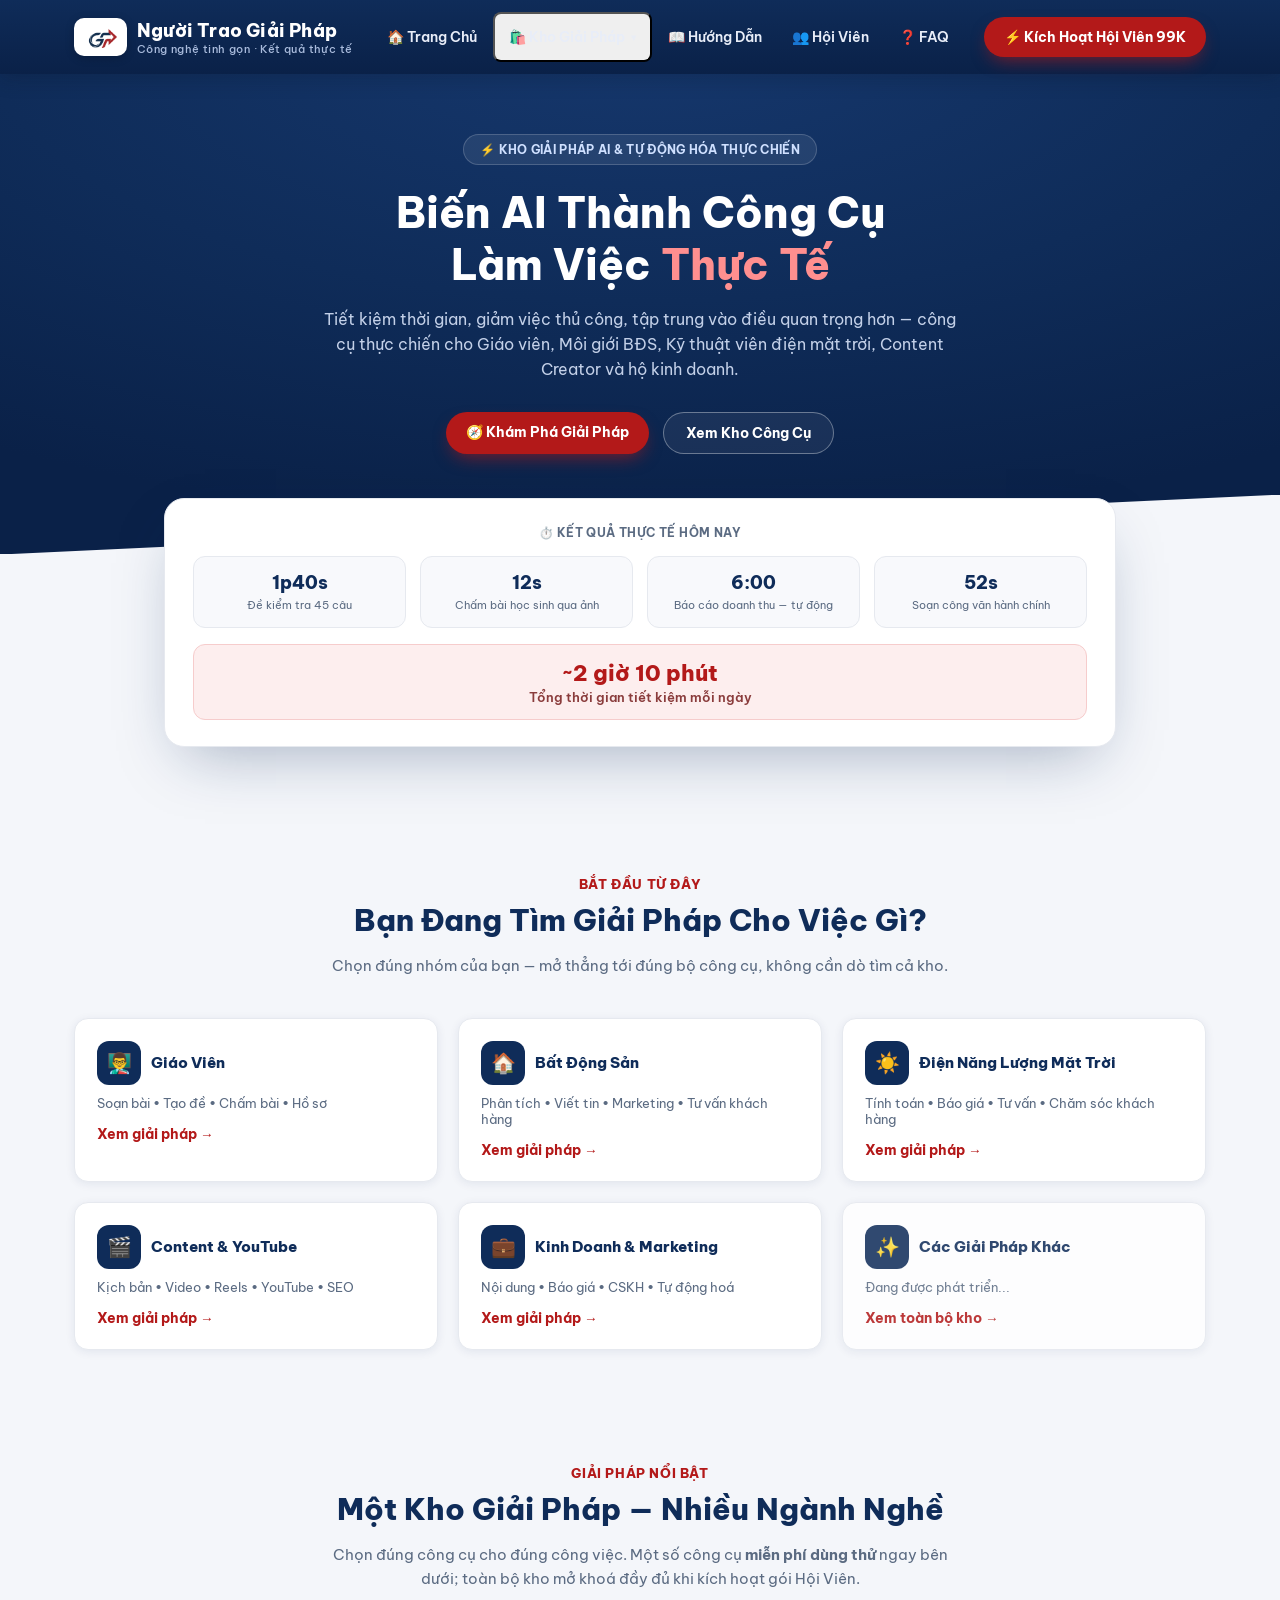
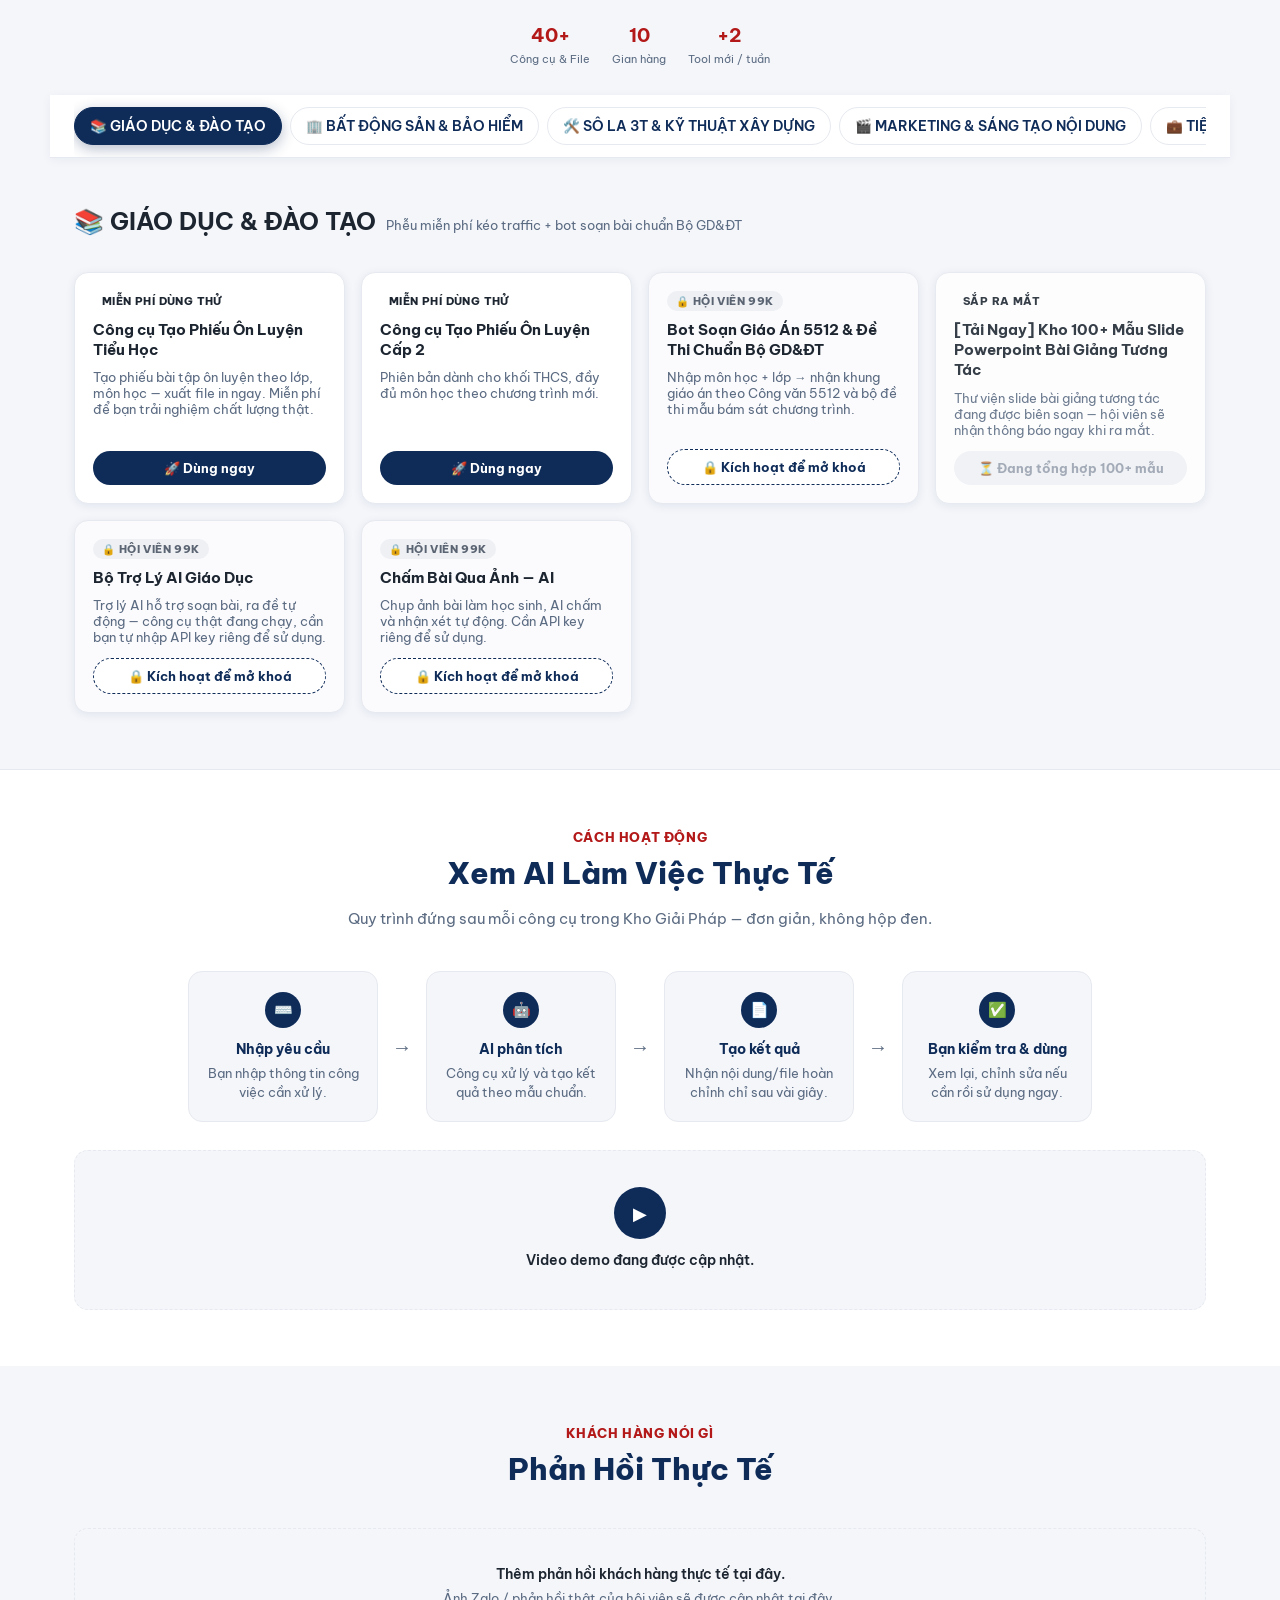
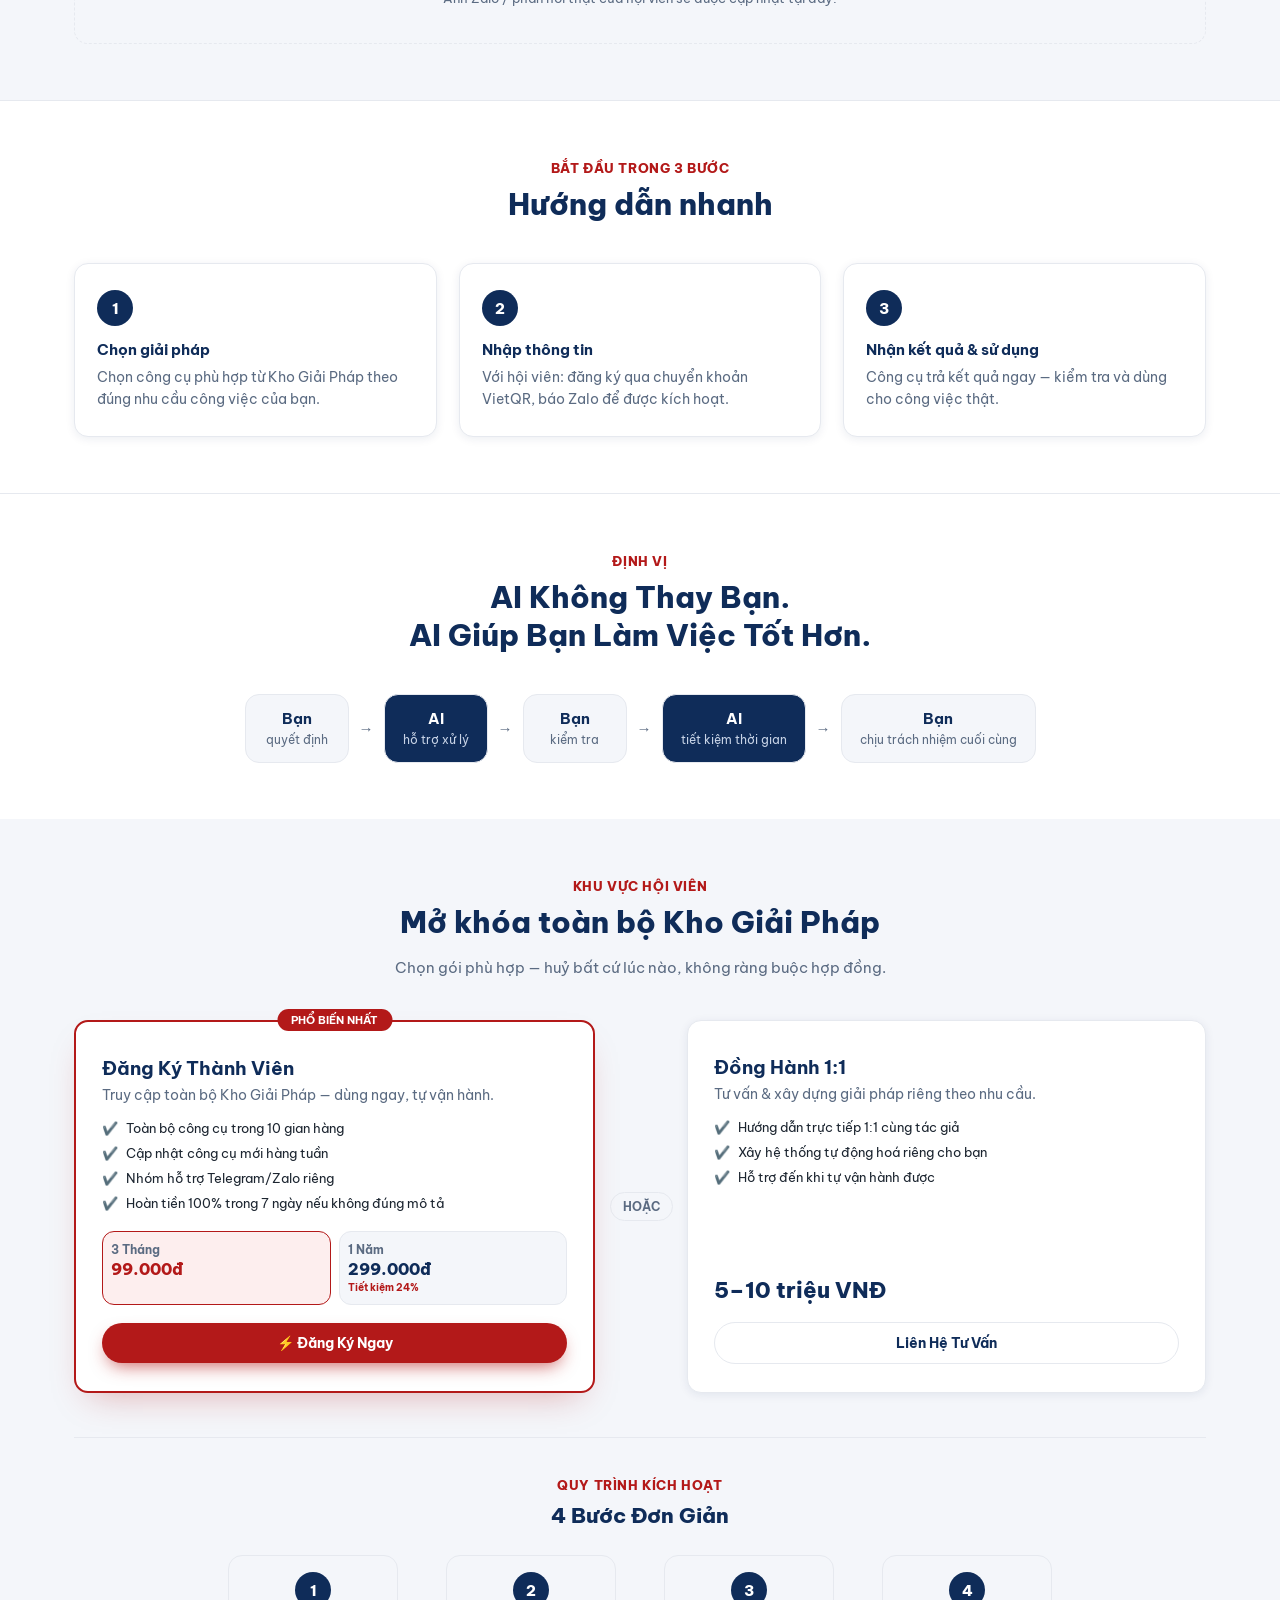
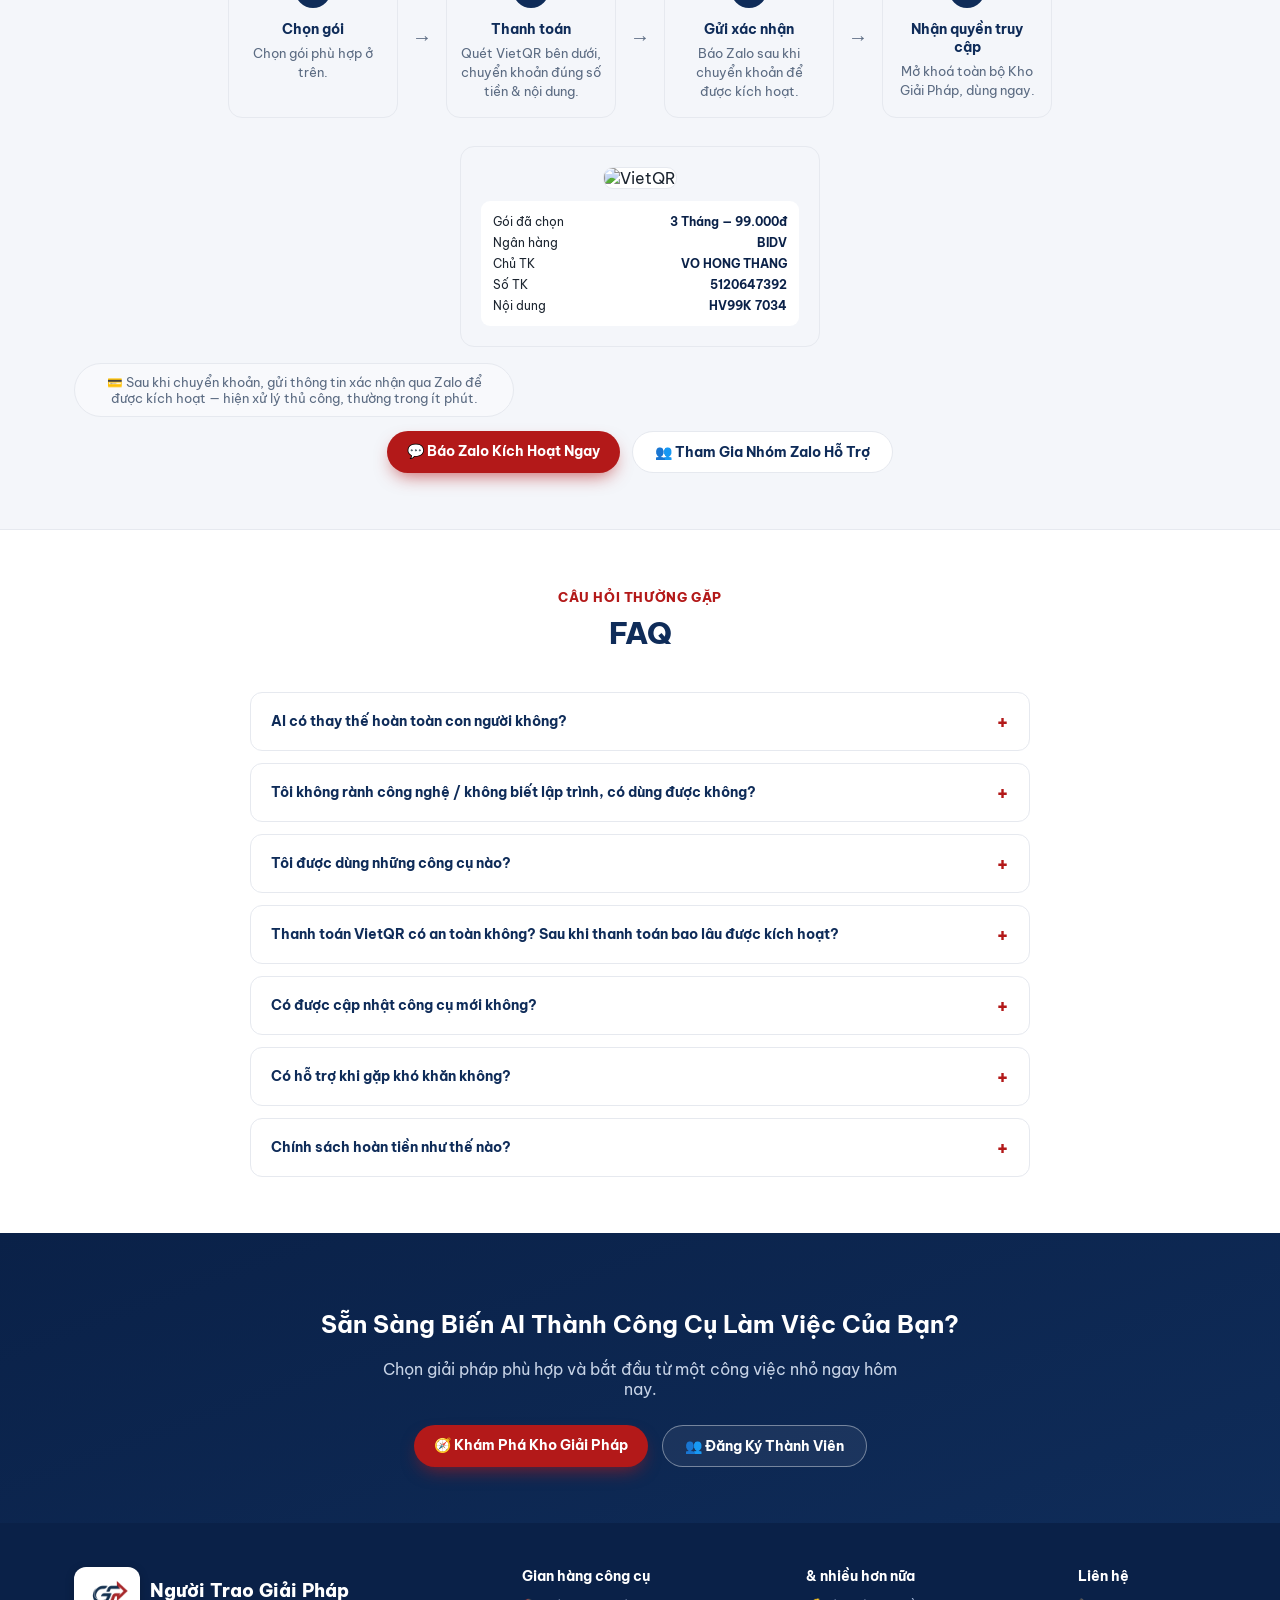
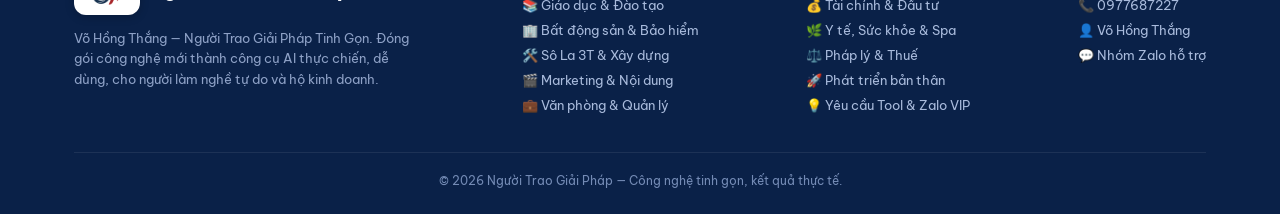
==== commit fde6859b: "Rename index_optimized_3.html to index.html" ====
--- a/index.html
+++ b/index.html
@@ -3,7 +3,18 @@
 <head>
 <meta charset="UTF-8">
 <meta name="viewport" content="width=device-width, initial-scale=1.0">
-<title>Người Trao Giải Pháp — Kho Giải Pháp Tự Động Hóa Thực Chiến</title>
+<title>Người Trao Giải Pháp — Kho Giải Pháp AI &amp; Tự Động Hóa Thực Chiến</title>
+<meta name="description" content="Người Trao Giải Pháp — kho công cụ AI thực chiến cho Giáo viên, Môi giới BĐS, Kỹ thuật viên điện mặt trời, Content Creator và hộ kinh doanh. Tự động hoá công việc mỗi ngày, dùng ngay không cần biết lập trình.">
+<link rel="canonical" href="https://vohongthang.github.io/nguoi-trao-giai-phap/">
+<meta property="og:type" content="website">
+<meta property="og:site_name" content="Người Trao Giải Pháp">
+<meta property="og:title" content="Người Trao Giải Pháp — Kho Giải Pháp AI &amp; Tự Động Hóa Thực Chiến">
+<meta property="og:description" content="Biến AI thành công cụ làm việc thực tế — tiết kiệm thời gian, giảm việc thủ công. Công cụ thực chiến cho Giáo viên, Môi giới BĐS, Điện mặt trời, Content Creator, Kinh doanh.">
+<meta property="og:url" content="https://vohongthang.github.io/nguoi-trao-giai-phap/">
+<meta property="og:image" content="https://vohongthang.github.io/nguoi-trao-giai-phap/og-image.png">
+<meta name="twitter:card" content="summary_large_image">
+<meta name="twitter:title" content="Người Trao Giải Pháp — Kho Giải Pháp AI &amp; Tự Động Hóa Thực Chiến">
+<meta name="twitter:description" content="Biến AI thành công cụ làm việc thực tế cho Giáo viên, Môi giới BĐS, Điện mặt trời, Content Creator, Kinh doanh.">
 <link rel="icon" type="image/png" href="[data-uri]">
 <link rel="preconnect" href="https://fonts.googleapis.com">
 <link rel="preconnect" href="https://fonts.gstatic.com" crossorigin>
@@ -265,6 +276,88 @@
   .toast{position:fixed;bottom:22px;left:50%;transform:translateX(-50%) translateY(20px);background:var(--navy-3);color:#fff;padding:11px 20px;border-radius:99px;font-size:13px;font-weight:600;box-shadow:0 10px 30px rgba(0,0,0,.25);opacity:0;pointer-events:none;transition:.25s;z-index:90;}
   .toast.show{opacity:1;transform:translateX(-50%) translateY(0);}
 
+  /* ===== Persona finder ===== */
+  .persona-grid{display:grid;grid-template-columns:repeat(3,1fr);gap:20px;}
+  @media (max-width:900px){.persona-grid{grid-template-columns:repeat(2,1fr);}}
+  @media (max-width:600px){.persona-grid{grid-template-columns:1fr;}}
+  .persona-card{background:var(--white);border:1px solid var(--line);border-radius:var(--radius);padding:22px;box-shadow:var(--shadow-sm);transition:transform .18s ease, box-shadow .18s ease;}
+  .persona-card:hover{transform:translateY(-4px);box-shadow:0 16px 30px -14px rgba(15,44,89,.25);}
+  .persona-card.soon{opacity:.85;}
+  .persona-card .icon-row{display:flex;align-items:center;gap:10px;margin-bottom:10px;}
+  .persona-card .icon-box{width:44px;height:44px;border-radius:12px;background:var(--navy);color:#fff;display:flex;align-items:center;justify-content:center;font-size:20px;flex:none;}
+  .persona-card h3{font-size:15px;color:var(--navy);margin:0;font-weight:800;}
+  .persona-card p{font-size:13px;color:var(--muted);margin:0;}
+  .persona-cta{display:inline-block;margin-top:14px;color:var(--red);font-weight:700;font-size:13.5px;}
+  .persona-cta:hover{text-decoration:underline;}
+
+  /* ===== Flow grid (AI demo + activation steps) ===== */
+  .flow-grid{display:flex;align-items:stretch;justify-content:center;gap:14px;flex-wrap:wrap;margin-bottom:28px;}
+  .flow-step{background:var(--bg);border:1px solid var(--line);border-radius:var(--radius);padding:20px 16px;text-align:center;width:190px;}
+  .flow-step .flow-icon{width:36px;height:36px;border-radius:50%;background:var(--navy);color:#fff;font-weight:800;display:flex;align-items:center;justify-content:center;margin:0 auto 12px;font-size:15px;}
+  .flow-step h3{font-size:14px;color:var(--navy);margin:0 0 6px;}
+  .flow-step p{font-size:12.5px;color:var(--muted);line-height:1.5;margin:0;}
+  .flow-arrow{align-self:center;font-size:20px;color:var(--muted);font-weight:700;}
+  @media (max-width:820px){.flow-grid{flex-direction:column;align-items:center;}.flow-arrow{transform:rotate(90deg);}.flow-step{width:100%;max-width:320px;}}
+  .flow-grid.compact .flow-step{width:170px;padding:16px 14px;}
+
+  /* ===== Placeholder box (demo video / feedback) ===== */
+  .placeholder-box{border:1.5px dashed var(--line);border-radius:var(--radius);padding:36px 20px;text-align:center;color:var(--muted);background:var(--bg);}
+  .placeholder-play{width:52px;height:52px;border-radius:50%;background:var(--navy);color:#fff;display:flex;align-items:center;justify-content:center;margin:0 auto 12px;font-size:18px;}
+  .placeholder-box p{font-size:14px;font-weight:600;color:var(--ink);margin:0 0 4px;}
+  .placeholder-note{font-size:12.5px;color:var(--muted);}
+
+  /* ===== AI-khong-thay-ban value loop ===== */
+  .value-loop{display:flex;align-items:center;justify-content:center;gap:10px;flex-wrap:wrap;}
+  .loop-step{background:var(--bg);border:1px solid var(--line);border-radius:14px;padding:14px 18px;text-align:center;min-width:104px;}
+  .loop-step b{display:block;color:var(--navy);font-size:15px;}
+  .loop-step span{font-size:11.5px;color:var(--muted);}
+  .loop-step.alt{background:var(--navy);}
+  .loop-step.alt b{color:#fff;}
+  .loop-step.alt span{color:#c7d3e6;}
+  .loop-arrow{color:var(--muted);font-weight:700;font-size:15px;}
+  @media (max-width:700px){.value-loop{gap:6px;}.loop-step{min-width:88px;padding:10px 12px;}}
+
+  /* ===== Membership choice grid ===== */
+  .choice-grid{display:flex;align-items:stretch;gap:18px;margin-bottom:44px;}
+  .choice-card{flex:1;background:var(--white);border:1px solid var(--line);border-radius:var(--radius);padding:28px 26px;box-shadow:var(--shadow-sm);display:flex;flex-direction:column;position:relative;}
+  .choice-card.primary{border:2px solid var(--red);box-shadow:0 16px 34px -16px rgba(179,25,25,.35);}
+  .choice-badge{position:absolute;top:-13px;left:50%;transform:translateX(-50%);background:var(--red);color:#fff;font-size:11px;font-weight:700;padding:4px 14px;border-radius:999px;white-space:nowrap;}
+  .choice-card h3{font-size:19px;color:var(--navy);margin:6px 0 6px;}
+  .choice-desc{font-size:13.5px;color:var(--muted);margin:0 0 16px;}
+  .choice-bullets{list-style:none;margin:0 0 20px;padding:0;display:flex;flex-direction:column;gap:9px;flex:1;}
+  .choice-bullets li{font-size:13px;color:var(--ink);display:flex;gap:8px;}
+  .choice-bullets li::before{content:"✔️";flex:none;}
+  .choice-price-tag{font-size:22px;font-weight:800;color:var(--navy);margin-bottom:18px;}
+  .choice-cta{width:100%;text-align:center;justify-content:center;}
+  .choice-card .ghost-btn, .qr-ctas .ghost-btn{color:var(--navy);border-color:var(--line);background:var(--white);}
+  .choice-card .ghost-btn:hover, .qr-ctas .ghost-btn:hover{background:var(--bg);}
+  .choice-divider{display:flex;align-items:center;justify-content:center;width:56px;flex:none;}
+  .choice-divider span{background:var(--bg);border:1px solid var(--line);border-radius:999px;padding:6px 12px;font-size:11.5px;font-weight:700;color:var(--muted);}
+  @media (max-width:820px){.choice-grid{flex-direction:column;}.choice-divider{width:100%;padding:6px 0;}}
+
+  .plan-toggle{display:flex;gap:8px;margin-bottom:18px;}
+  .plan-pill{flex:1;border:1.5px solid var(--line);background:var(--bg);border-radius:12px;padding:10px 8px;text-align:center;cursor:pointer;display:flex;flex-direction:column;gap:2px;font-family:inherit;position:relative;}
+  .plan-pill .pp-label{font-size:11.5px;color:var(--muted);font-weight:700;}
+  .plan-pill .pp-price{font-size:16px;color:var(--navy);font-weight:800;}
+  .plan-pill .pp-save{font-size:9.5px;color:var(--red);font-weight:700;}
+  .plan-pill.active{border-color:var(--red);background:var(--red-tint);}
+  .plan-pill.active .pp-price{color:var(--red);}
+
+  .activate-flow{border-top:1px solid var(--line);padding-top:36px;}
+  .qr-compact{max-width:360px;margin:0 auto;background:var(--bg);border:1px solid var(--line);border-radius:var(--radius);padding:20px;text-align:center;}
+  .qr-compact .qr-img{width:170px;height:170px;margin:0 auto;border:1px solid var(--line);border-radius:10px;background:#fff;}
+  .qr-compact .qr-info{margin-top:12px;font-size:12.3px;text-align:left;background:#fff;border-radius:9px;padding:10px 12px;}
+  .qr-compact .qr-info div{display:flex;justify-content:space-between;padding:3px 0;gap:10px;}
+  .qr-compact .qr-info b{color:var(--navy-3);text-align:right;}
+  .pay-note{text-align:center;font-size:12.5px;color:var(--muted);max-width:440px;margin:16px auto 0;}
+  .qr-ctas{margin-top:14px;display:flex;gap:12px;justify-content:center;flex-wrap:wrap;}
+
+  /* ===== Final CTA band ===== */
+  .final-cta{background:linear-gradient(160deg,var(--navy-3),var(--navy));}
+  .final-cta h2{color:#fff;}
+  .final-cta-ghost{color:#fff;border-color:rgba(255,255,255,.4);}
+  .final-cta-ghost:hover{background:rgba(255,255,255,.1);}
+
 </style>
 </head>
 <body>
@@ -310,12 +403,12 @@
 <main id="top">
   <section class="hero">
     <div class="container">
-      <span class="eyebrow">⚡ CÔNG CỤ THỰC CHIẾN CHO NGƯỜI BẬN RỘN</span>
-      <h1>Tự Động Hóa Việc Mỗi Ngày<br><span>Tiết Kiệm 2 Giờ</span> Bằng Công Cụ Thực Chiến</h1>
-      <p>Công cụ thực chiến tiết kiệm 2 giờ mỗi ngày cho Giáo viên, Môi giới BĐS, Hộ kinh doanh và Kỹ thuật viên điện mặt trời — không cần biết lập trình, mở lên là dùng được ngay.</p>
+      <span class="eyebrow">⚡ KHO GIẢI PHÁP AI &amp; TỰ ĐỘNG HÓA THỰC CHIẾN</span>
+      <h1>Biến AI Thành Công Cụ<br>Làm Việc <span>Thực Tế</span></h1>
+      <p>Tiết kiệm thời gian, giảm việc thủ công, tập trung vào điều quan trọng hơn — công cụ thực chiến cho Giáo viên, Môi giới BĐS, Kỹ thuật viên điện mặt trời, Content Creator và hộ kinh doanh.</p>
       <div class="hero-ctas">
-        <a href="#kho" class="cta-btn">🛍️ Xem Kho Giải Pháp</a>
-        <a href="#membership" class="ghost-btn">Xem gói Hội Viên 99K</a>
+        <a href="#tim-giai-phap" class="cta-btn">🧭 Khám Phá Giải Pháp</a>
+        <a href="#kho" class="ghost-btn">Xem Kho Công Cụ</a>
       </div>
     </div>
   </section>
@@ -333,12 +426,54 @@
     </div>
   </div>
 
+  <section class="section" id="tim-giai-phap" style="background:var(--bg);">
+    <div class="container">
+      <div class="section-head">
+        <span class="kicker">Bắt Đầu Từ Đây</span>
+        <h2>Bạn Đang Tìm Giải Pháp Cho Việc Gì?</h2>
+        <p>Chọn đúng nhóm của bạn — mở thẳng tới đúng bộ công cụ, không cần dò tìm cả kho.</p>
+      </div>
+      <div class="persona-grid">
+        <div class="persona-card">
+          <div class="icon-row"><div class="icon-box">👨‍🏫</div><h3>Giáo Viên</h3></div>
+          <p>Soạn bài • Tạo đề • Chấm bài • Hồ sơ</p>
+          <a href="#kho" class="persona-cta" onclick="switchTab('1')">Xem giải pháp →</a>
+        </div>
+        <div class="persona-card">
+          <div class="icon-row"><div class="icon-box">🏠</div><h3>Bất Động Sản</h3></div>
+          <p>Phân tích • Viết tin • Marketing • Tư vấn khách hàng</p>
+          <a href="#kho" class="persona-cta" onclick="switchTab('2')">Xem giải pháp →</a>
+        </div>
+        <div class="persona-card">
+          <div class="icon-row"><div class="icon-box">☀️</div><h3>Điện Năng Lượng Mặt Trời</h3></div>
+          <p>Tính toán • Báo giá • Tư vấn • Chăm sóc khách hàng</p>
+          <a href="#kho" class="persona-cta" onclick="switchTab('3')">Xem giải pháp →</a>
+        </div>
+        <div class="persona-card">
+          <div class="icon-row"><div class="icon-box">🎬</div><h3>Content &amp; YouTube</h3></div>
+          <p>Kịch bản • Video • Reels • YouTube • SEO</p>
+          <a href="#kho" class="persona-cta" onclick="switchTab('4')">Xem giải pháp →</a>
+        </div>
+        <div class="persona-card">
+          <div class="icon-row"><div class="icon-box">💼</div><h3>Kinh Doanh &amp; Marketing</h3></div>
+          <p>Nội dung • Báo giá • CSKH • Tự động hoá</p>
+          <a href="#kho" class="persona-cta" onclick="switchTab('5')">Xem giải pháp →</a>
+        </div>
+        <div class="persona-card soon">
+          <div class="icon-row"><div class="icon-box">✨</div><h3>Các Giải Pháp Khác</h3></div>
+          <p>Đang được phát triển...</p>
+          <a href="#kho" class="persona-cta">Xem toàn bộ kho →</a>
+        </div>
+      </div>
+    </div>
+  </section>
+
   <section class="section" id="kho">
     <div class="container">
       <div class="section-head">
-        <span class="kicker">Kho Giải Pháp</span>
-        <h2>10 Gian Hàng Công Cụ — Dùng Ngay, Không Cần Chờ Đợi</h2>
-        <p>Mỗi lĩnh vực là một "gian hàng" riêng. Một số công cụ <b>miễn phí dùng thử</b> ngay bên dưới để bạn thấy chất lượng thật trước; toàn bộ hệ thống mở khoá đầy đủ khi kích hoạt gói Hội Viên 99K. Mỗi thứ Hai có thêm 2 công cụ mới.</p>
+        <span class="kicker">Giải Pháp Nổi Bật</span>
+        <h2>Một Kho Giải Pháp — Nhiều Ngành Nghề</h2>
+        <p>Chọn đúng công cụ cho đúng công việc. Một số công cụ <b>miễn phí dùng thử</b> ngay bên dưới; toàn bộ kho mở khoá đầy đủ khi kích hoạt gói Hội Viên.</p>
       </div>
       <div class="kho-stats">
         <div><b id="statTools">--</b><span>Công cụ &amp; File</span></div>
@@ -351,6 +486,42 @@
     </div>
   </section>
 
+  <section class="section" id="demo" style="background:var(--white);border-top:1px solid var(--line);">
+    <div class="container">
+      <div class="section-head">
+        <span class="kicker">Cách Hoạt Động</span>
+        <h2>Xem AI Làm Việc Thực Tế</h2>
+        <p>Quy trình đứng sau mỗi công cụ trong Kho Giải Pháp — đơn giản, không hộp đen.</p>
+      </div>
+      <div class="flow-grid">
+        <div class="flow-step"><div class="flow-icon">⌨️</div><h3>Nhập yêu cầu</h3><p>Bạn nhập thông tin công việc cần xử lý.</p></div>
+        <div class="flow-arrow">→</div>
+        <div class="flow-step"><div class="flow-icon">🤖</div><h3>AI phân tích</h3><p>Công cụ xử lý và tạo kết quả theo mẫu chuẩn.</p></div>
+        <div class="flow-arrow">→</div>
+        <div class="flow-step"><div class="flow-icon">📄</div><h3>Tạo kết quả</h3><p>Nhận nội dung/file hoàn chỉnh chỉ sau vài giây.</p></div>
+        <div class="flow-arrow">→</div>
+        <div class="flow-step"><div class="flow-icon">✅</div><h3>Bạn kiểm tra &amp; dùng</h3><p>Xem lại, chỉnh sửa nếu cần rồi sử dụng ngay.</p></div>
+      </div>
+      <div class="placeholder-box">
+        <div class="placeholder-play">▶</div>
+        <p>Video demo đang được cập nhật.</p>
+      </div>
+    </div>
+  </section>
+
+  <section class="section" id="feedback" style="background:var(--bg);">
+    <div class="container">
+      <div class="section-head">
+        <span class="kicker">Khách Hàng Nói Gì</span>
+        <h2>Phản Hồi Thực Tế</h2>
+      </div>
+      <div class="placeholder-box">
+        <p>Thêm phản hồi khách hàng thực tế tại đây.</p>
+        <span class="placeholder-note">Ảnh Zalo / phản hồi thật của hội viên sẽ được cập nhật tại đây.</span>
+      </div>
+    </div>
+  </section>
+
   <section class="section" id="huong-dan" style="background:var(--white);border-top:1px solid var(--line);border-bottom:1px solid var(--line);">
     <div class="container">
       <div class="section-head">
@@ -358,9 +529,29 @@
         <h2>Hướng dẫn nhanh</h2>
       </div>
       <div class="steps-grid">
-        <div class="step-card"><div class="step-num">1</div><h3>Chọn công cụ</h3><p>Chọn công cụ phù hợp từ Kho Giải Pháp theo đúng nhu cầu công việc của bạn.</p></div>
-        <div class="step-card"><div class="step-num">2</div><h3>Đăng ký hội viên</h3><p>Đăng ký hội viên qua chuyển khoản VietQR, kích hoạt gần như ngay lập tức.</p></div>
-        <div class="step-card"><div class="step-num">3</div><h3>Xem video 1 phút</h3><p>Xem video hướng dẫn 1 phút cho từng công cụ và bắt đầu sử dụng ngay.</p></div>
+        <div class="step-card"><div class="step-num">1</div><h3>Chọn giải pháp</h3><p>Chọn công cụ phù hợp từ Kho Giải Pháp theo đúng nhu cầu công việc của bạn.</p></div>
+        <div class="step-card"><div class="step-num">2</div><h3>Nhập thông tin</h3><p>Với hội viên: đăng ký qua chuyển khoản VietQR, báo Zalo để được kích hoạt.</p></div>
+        <div class="step-card"><div class="step-num">3</div><h3>Nhận kết quả &amp; sử dụng</h3><p>Công cụ trả kết quả ngay — kiểm tra và dùng cho công việc thật.</p></div>
+      </div>
+    </div>
+  </section>
+
+  <section class="section" id="ai-khong-thay-ban" style="background:var(--white);">
+    <div class="container">
+      <div class="section-head">
+        <span class="kicker">Định Vị</span>
+        <h2>AI Không Thay Bạn.<br>AI Giúp Bạn Làm Việc Tốt Hơn.</h2>
+      </div>
+      <div class="value-loop">
+        <div class="loop-step"><b>Bạn</b><span>quyết định</span></div>
+        <div class="loop-arrow">→</div>
+        <div class="loop-step alt"><b>AI</b><span>hỗ trợ xử lý</span></div>
+        <div class="loop-arrow">→</div>
+        <div class="loop-step"><b>Bạn</b><span>kiểm tra</span></div>
+        <div class="loop-arrow">→</div>
+        <div class="loop-step alt"><b>AI</b><span>tiết kiệm thời gian</span></div>
+        <div class="loop-arrow">→</div>
+        <div class="loop-step"><b>Bạn</b><span>chịu trách nhiệm cuối cùng</span></div>
       </div>
     </div>
   </section>
@@ -373,81 +564,72 @@
         <p>Chọn gói phù hợp — huỷ bất cứ lúc nào, không ràng buộc hợp đồng.</p>
       </div>
 
-      <div class="vip-band">
-        <div class="vip-head">
-          <h3>Gói 3 Tháng 99K — Mở Khoá Toàn Bộ Kho Giải Pháp</h3>
-          <p>Rẻ hơn một ly trà đá mỗi ngày — đổi lại toàn bộ 10 gian hàng công cụ, cập nhật vĩnh viễn mỗi tuần.</p>
+      <div class="choice-grid">
+        <div class="choice-card primary">
+          <div class="choice-badge">PHỔ BIẾN NHẤT</div>
+          <h3>Đăng Ký Thành Viên</h3>
+          <p class="choice-desc">Truy cập toàn bộ Kho Giải Pháp — dùng ngay, tự vận hành.</p>
+          <ul class="choice-bullets">
+            <li>Toàn bộ công cụ trong 10 gian hàng</li>
+            <li>Cập nhật công cụ mới hàng tuần</li>
+            <li>Nhóm hỗ trợ Telegram/Zalo riêng</li>
+            <li>Hoàn tiền 100% trong 7 ngày nếu không đúng mô tả</li>
+          </ul>
+          <div class="plan-toggle" role="group" aria-label="Chọn thời hạn">
+            <button type="button" class="plan-pill active" data-months="3" data-amount="99000" onclick="selectPlan(this)">
+              <span class="pp-label">3 Tháng</span><span class="pp-price">99.000đ</span>
+            </button>
+            <button type="button" class="plan-pill" data-months="12" data-amount="299000" onclick="selectPlan(this)">
+              <span class="pp-label">1 Năm</span><span class="pp-price">299.000đ</span><span class="pp-save">Tiết kiệm 24%</span>
+            </button>
+          </div>
+          <a href="#kich-hoat" class="cta-btn choice-cta">⚡ Đăng Ký Ngay</a>
         </div>
-        <div class="vip-grid">
-          <div class="value-card">
-            <h4>Bạn nhận được gì</h4>
-            <div class="value-row"><span>Trọn bộ 20+ Bot &amp; công cụ 1-click</span><span>800.000đ</span></div>
-            <div class="value-row"><span>Kho File Excel tự động tính toán</span><span>400.000đ</span></div>
-            <div class="value-row"><span>Thư viện mẫu &amp; template (đang mở rộng)</span><span>300.000đ</span></div>
-            <div class="value-row"><span>Cập nhật 2 công cụ mới mỗi tuần / 1 năm</span><span>500.000đ</span></div>
-            <div class="value-total"><span>Tổng giá trị</span><span>2.000.000đ</span></div>
-            <div class="value-price">
-              <div class="p">99.000đ<span class="u">/3 tháng</span></div>
-              <div class="day">≈ 1.100đ/ngày</div>
-            </div>
-            <div class="guarantee">✔ Hoàn tiền 100% trong 7 ngày nếu không đúng giá trị mô tả</div>
-          </div>
-          <div class="qr-card">
-            <h4>Quét VietQR để kích hoạt</h4>
-            <div class="hint">Mã tự động điền sẵn số tiền &amp; nội dung chuyển khoản</div>
-            <img class="qr-img" id="qrImg" src="" alt="VietQR">
-            <div class="qr-info">
-              <div><span>Ngân hàng</span><b>BIDV</b></div>
-              <div><span>Chủ TK</span><b>VO HONG THANG</b></div>
-              <div><span>Số TK</span><b>5120647392</b></div>
-              <div><span>Nội dung</span><b id="qrMemo">HV99K</b></div>
-            </div>
+
+        <div class="choice-divider"><span>HOẶC</span></div>
+
+        <div class="choice-card">
+          <h3>Đồng Hành 1:1</h3>
+          <p class="choice-desc">Tư vấn &amp; xây dựng giải pháp riêng theo nhu cầu.</p>
+          <ul class="choice-bullets">
+            <li>Hướng dẫn trực tiếp 1:1 cùng tác giả</li>
+            <li>Xây hệ thống tự động hoá riêng cho bạn</li>
+            <li>Hỗ trợ đến khi tự vận hành được</li>
+          </ul>
+          <div class="choice-price-tag">5–10 triệu VNĐ</div>
+          <a href="https://zalo.me/0977687227" target="_blank" rel="noopener" class="ghost-btn choice-cta">Liên Hệ Tư Vấn</a>
+        </div>
+      </div>
+
+      <div class="activate-flow" id="kich-hoat">
+        <div class="section-head" style="margin-bottom:26px;">
+          <span class="kicker">Quy Trình Kích Hoạt</span>
+          <h2 style="font-size:21px;">4 Bước Đơn Giản</h2>
+        </div>
+        <div class="flow-grid compact">
+          <div class="flow-step"><div class="flow-icon">1</div><h3>Chọn gói</h3><p>Chọn gói phù hợp ở trên.</p></div>
+          <div class="flow-arrow">→</div>
+          <div class="flow-step"><div class="flow-icon">2</div><h3>Thanh toán</h3><p>Quét VietQR bên dưới, chuyển khoản đúng số tiền &amp; nội dung.</p></div>
+          <div class="flow-arrow">→</div>
+          <div class="flow-step"><div class="flow-icon">3</div><h3>Gửi xác nhận</h3><p>Báo Zalo sau khi chuyển khoản để được kích hoạt.</p></div>
+          <div class="flow-arrow">→</div>
+          <div class="flow-step"><div class="flow-icon">4</div><h3>Nhận quyền truy cập</h3><p>Mở khoá toàn bộ Kho Giải Pháp, dùng ngay.</p></div>
+        </div>
+
+        <div class="qr-compact">
+          <img class="qr-img" id="qrImg" src="" alt="VietQR">
+          <div class="qr-info">
+            <div><span>Gói đã chọn</span><b id="planSummary">3 Tháng — 99.000đ</b></div>
+            <div><span>Ngân hàng</span><b>BIDV</b></div>
+            <div><span>Chủ TK</span><b>VO HONG THANG</b></div>
+            <div><span>Số TK</span><b>5120647392</b></div>
+            <div><span>Nội dung</span><b id="qrMemo">HV99K</b></div>
           </div>
         </div>
-      </div>
-
-      <p style="text-align:center;color:var(--muted);font-size:13px;margin:0 0 18px;">Hoặc chọn gói phù hợp hơn với bạn:</p>
-      <div class="pricing-grid">
-        <div class="price-card">
-          <h3>Gói 3 Tháng</h3>
-          <div class="price">99.000đ<small>/3 tháng</small></div>
-          <div class="sub">~33.000đ/tháng — linh hoạt, huỷ bất cứ lúc nào</div>
-          <ul>
-            <li>Truy cập toàn bộ công cụ</li>
-            <li>Cập nhật hàng tháng</li>
-            <li>Nhóm hỗ trợ Telegram riêng</li>
-          </ul>
-          <a href="#" class="cta-btn">⚡ Kích Hoạt Ngay</a>
-        </div>
-        <div class="price-card featured">
-          <h3>Gói Năm</h3>
-          <div class="price">299.000đ<small>/năm</small></div>
-          <div class="sub">~25.000đ/tháng — tiết kiệm hơn so với gói 3 tháng</div>
-          <ul>
-            <li>Toàn bộ quyền lợi Gói 3 Tháng</li>
-            <li>Kho video hướng dẫn đầy đủ</li>
-            <li>Ưu tiên hỗ trợ kỹ thuật</li>
-            <li>Khoá giá, không tăng khi gia hạn</li>
-          </ul>
-          <a href="#" class="cta-btn">⚡ Kích Hoạt Ngay</a>
-        </div>
-        <div class="price-card">
-          <h3>Kèm 1:1</h3>
-          <div class="price">5–10<small>triệu VNĐ</small></div>
-          <div class="sub">Đồng hành trực tiếp cùng tác giả</div>
-          <ul>
-            <li>Hướng dẫn trực tiếp 1:1</li>
-            <li>Xây hệ thống riêng cho bạn</li>
-            <li>Hỗ trợ đến khi tự vận hành được</li>
-          </ul>
-          <a href="#" class="ghost-btn" style="color:var(--navy);border-color:var(--line);">Liên hệ tư vấn</a>
-        </div>
-      </div>
-      <div style="text-align:center;">
-        <div class="pay-note">💳 Chuyển khoản xong, cần kích hoạt gấp? — <b>Báo Zalo 0977687227 (Võ Hồng Thắng)</b></div>
-        <div style="margin-top:14px;display:flex;gap:12px;justify-content:center;flex-wrap:wrap;">
-          <a href="https://zalo.me/0977687227" target="_blank" rel="noopener" class="cta-btn">💬 Báo Zalo kích hoạt ngay</a>
-          <a href="https://zalo.me/g/iwirgoj2rx4nqit1o7wg" target="_blank" rel="noopener" class="ghost-btn" style="color:var(--navy);border-color:var(--line);">👥 Tham gia nhóm Zalo hỗ trợ</a>
+        <p class="pay-note">💳 Sau khi chuyển khoản, gửi thông tin xác nhận qua Zalo để được kích hoạt — hiện xử lý thủ công, thường trong ít phút.</p>
+        <div class="qr-ctas">
+          <a href="https://zalo.me/0977687227" target="_blank" rel="noopener" class="cta-btn">💬 Báo Zalo Kích Hoạt Ngay</a>
+          <a href="https://zalo.me/g/iwirgoj2rx4nqit1o7wg" target="_blank" rel="noopener" class="ghost-btn">👥 Tham Gia Nhóm Zalo Hỗ Trợ</a>
         </div>
       </div>
     </div>
@@ -461,25 +643,43 @@
       </div>
       <div class="faq-list">
         <details class="faq-item">
-          <summary>Tôi không rành công nghệ, có dùng được không?</summary>
-          <p>Được. Mọi công cụ đều thiết kế dạng mở lên là dùng ngay, không cần biết lập trình. Mỗi công cụ đều có video hướng dẫn 1 phút đi kèm.</p>
+          <summary>AI có thay thế hoàn toàn con người không?</summary>
+          <p>Không. Phần lớn công cụ là mẫu thông minh (smart-template) chạy ngay trên trình duyệt — không phải chatbot AI hội thoại như ChatGPT. AI hỗ trợ xử lý phần lặp lại, tốn thời gian; bạn vẫn là người quyết định, kiểm tra và chịu trách nhiệm cuối cùng với kết quả.</p>
         </details>
         <details class="faq-item">
-          <summary>Huỷ hội viên có bị ràng buộc gì không?</summary>
-          <p>Không. Gói 3 Tháng có thể huỷ/không gia hạn bất cứ lúc nào, không cần báo trước, không phạt hợp đồng.</p>
+          <summary>Tôi không rành công nghệ / không biết lập trình, có dùng được không?</summary>
+          <p>Được. Mọi công cụ đều thiết kế dạng mở lên là dùng ngay, không cần biết lập trình.</p>
         </details>
         <details class="faq-item">
-          <summary>Thanh toán VietQR có an toàn không? Nếu chuyển khoản mà chưa được kích hoạt thì sao?</summary>
-          <p>VietQR chuyển thẳng vào tài khoản ngân hàng chính chủ (BIDV), an toàn như chuyển khoản thông thường. Nếu sau khi chuyển khoản mà tài khoản chưa được kích hoạt, liên hệ trực tiếp qua Zalo hoặc số điện thoại 0977687227 để được xử lý ngay.</p>
+          <summary>Tôi được dùng những công cụ nào?</summary>
+          <p>Hội viên được dùng toàn bộ công cụ trong cả 10 gian hàng (Giáo dục, Bất động sản, Sô La 3T, Marketing, Văn phòng, Tài chính, Spa, Pháp lý, Phát triển bản thân...), không giới hạn theo đúng ngành nghề của bạn.</p>
         </details>
         <details class="faq-item">
-          <summary>Công cụ có phù hợp với đúng ngành nghề của tôi không?</summary>
-          <p>Kho Giải Pháp được chia theo 10 gian hàng theo ngành nghề cụ thể (Giáo dục, Bất động sản, Sô la 3T, Marketing, Văn phòng, Tài chính, Spa, Pháp lý, Phát triển bản thân...) — mỗi công cụ được thiết kế bám sát công việc thật của từng nghề, không dùng chung một khuôn mẫu.</p>
+          <summary>Thanh toán VietQR có an toàn không? Sau khi thanh toán bao lâu được kích hoạt?</summary>
+          <p>VietQR chuyển thẳng vào tài khoản ngân hàng chính chủ (BIDV), an toàn như chuyển khoản thông thường. Việc kích hoạt hiện xử lý thủ công — sau khi chuyển khoản, báo Zalo 0977687227 để được kích hoạt, thường trong ít phút.</p>
         </details>
         <details class="faq-item">
-          <summary>Các Bot trong Kho Giải Pháp có phải AI thật (như ChatGPT) không?</summary>
-          <p>Trung thực với bạn: phần lớn "Bot" là công cụ tạo nội dung theo mẫu thông minh (smart-template) — chạy ngay trên trình duyệt, không tốn phí API, cho kết quả khác nhau tuỳ dữ liệu bạn nhập, không phải sao chép một câu trả lời có sẵn. Các File Excel tính lãi vay, tính pin năng lượng mặt trời, quản lý thu chi... là công cụ tính toán thật, công thức thật, xuất file thật. Mục nào ghi "Cần API Key riêng" là công cụ AI thật (kết nối ChatGPT/Claude) nhưng bạn cần tự có key để dùng. Mục nào chưa xong sẽ ghi rõ "Sắp ra mắt" — không có mục nào giả vờ hoạt động.</p>
+          <summary>Có được cập nhật công cụ mới không?</summary>
+          <p>Có. Trung bình 2 công cụ mới mỗi tuần (thường vào thứ Hai) — hội viên đang trong thời hạn gói được dùng miễn phí các công cụ mới này.</p>
         </details>
+        <details class="faq-item">
+          <summary>Có hỗ trợ khi gặp khó khăn không?</summary>
+          <p>Có nhóm Zalo hỗ trợ riêng cho hội viên, và có thể nhắn trực tiếp Zalo cá nhân khi cần xử lý gấp.</p>
+        </details>
+        <details class="faq-item">
+          <summary>Chính sách hoàn tiền như thế nào?</summary>
+          <p>Hoàn tiền 100% trong 7 ngày đầu nếu công cụ không đúng như mô tả trên trang.</p>
+        </details>
+      </div>
+    </div>
+  </section>
+  <section class="section final-cta">
+    <div class="container" style="text-align:center;">
+      <h2 style="color:#fff;">Sẵn Sàng Biến AI Thành Công Cụ Làm Việc Của Bạn?</h2>
+      <p style="color:#c7d3e6;max-width:520px;margin:0 auto 26px;">Chọn giải pháp phù hợp và bắt đầu từ một công việc nhỏ ngay hôm nay.</p>
+      <div style="display:flex;gap:14px;justify-content:center;flex-wrap:wrap;">
+        <a href="#kho" class="cta-btn">🧭 Khám Phá Kho Giải Pháp</a>
+        <a href="#membership" class="ghost-btn final-cta-ghost">👥 Đăng Ký Thành Viên</a>
       </div>
     </div>
   </section>
@@ -895,6 +1095,23 @@
   const el = document.getElementById('membership');
   if(el) el.scrollIntoView({block:'start',behavior:'smooth'});
 }
+function renderQR(amount, months){
+  const memo = 'HV99K '+ (Math.random().toString(36).slice(2,6).toUpperCase());
+  const qrMemo = document.getElementById('qrMemo');
+  const qrImg = document.getElementById('qrImg');
+  const planSummary = document.getElementById('planSummary');
+  if(!qrMemo || !qrImg) return;
+  qrMemo.textContent = memo;
+  qrImg.src = `https://img.vietqr.io/image/970418-5120647392-compact2.png?amount=${amount}&addInfo=${encodeURIComponent(memo)}&accountName=${encodeURIComponent('VO HONG THANG')}`;
+  if(planSummary) planSummary.textContent = (months===12 ? '1 Năm — 299.000đ' : '3 Tháng — 99.000đ');
+}
+function selectPlan(btn){
+  document.querySelectorAll('.plan-pill').forEach(p=>p.classList.remove('active'));
+  btn.classList.add('active');
+  const amount = parseInt(btn.dataset.amount, 10);
+  const months = parseInt(btn.dataset.months, 10);
+  renderQR(amount, months);
+}
 function showResult(cid, title, body){
   const box = document.getElementById('res-'+cid);
   box.innerHTML = `<h4>${title}</h4>${body}`;
@@ -1336,11 +1553,7 @@
 
 document.getElementById('yr').textContent = new Date().getFullYear();
 renderAll();
-(function(){
-  const amount = 99000, memo = 'HV99K '+ (Math.random().toString(36).slice(2,6).toUpperCase());
-  document.getElementById('qrMemo').textContent = memo;
-  document.getElementById('qrImg').src = `https://img.vietqr.io/image/970418-5120647392-compact2.png?amount=${amount}&addInfo=${encodeURIComponent(memo)}&accountName=${encodeURIComponent('VO HONG THANG')}`;
-})();
+renderQR(99000, 3);
 
 </script>
 </body>
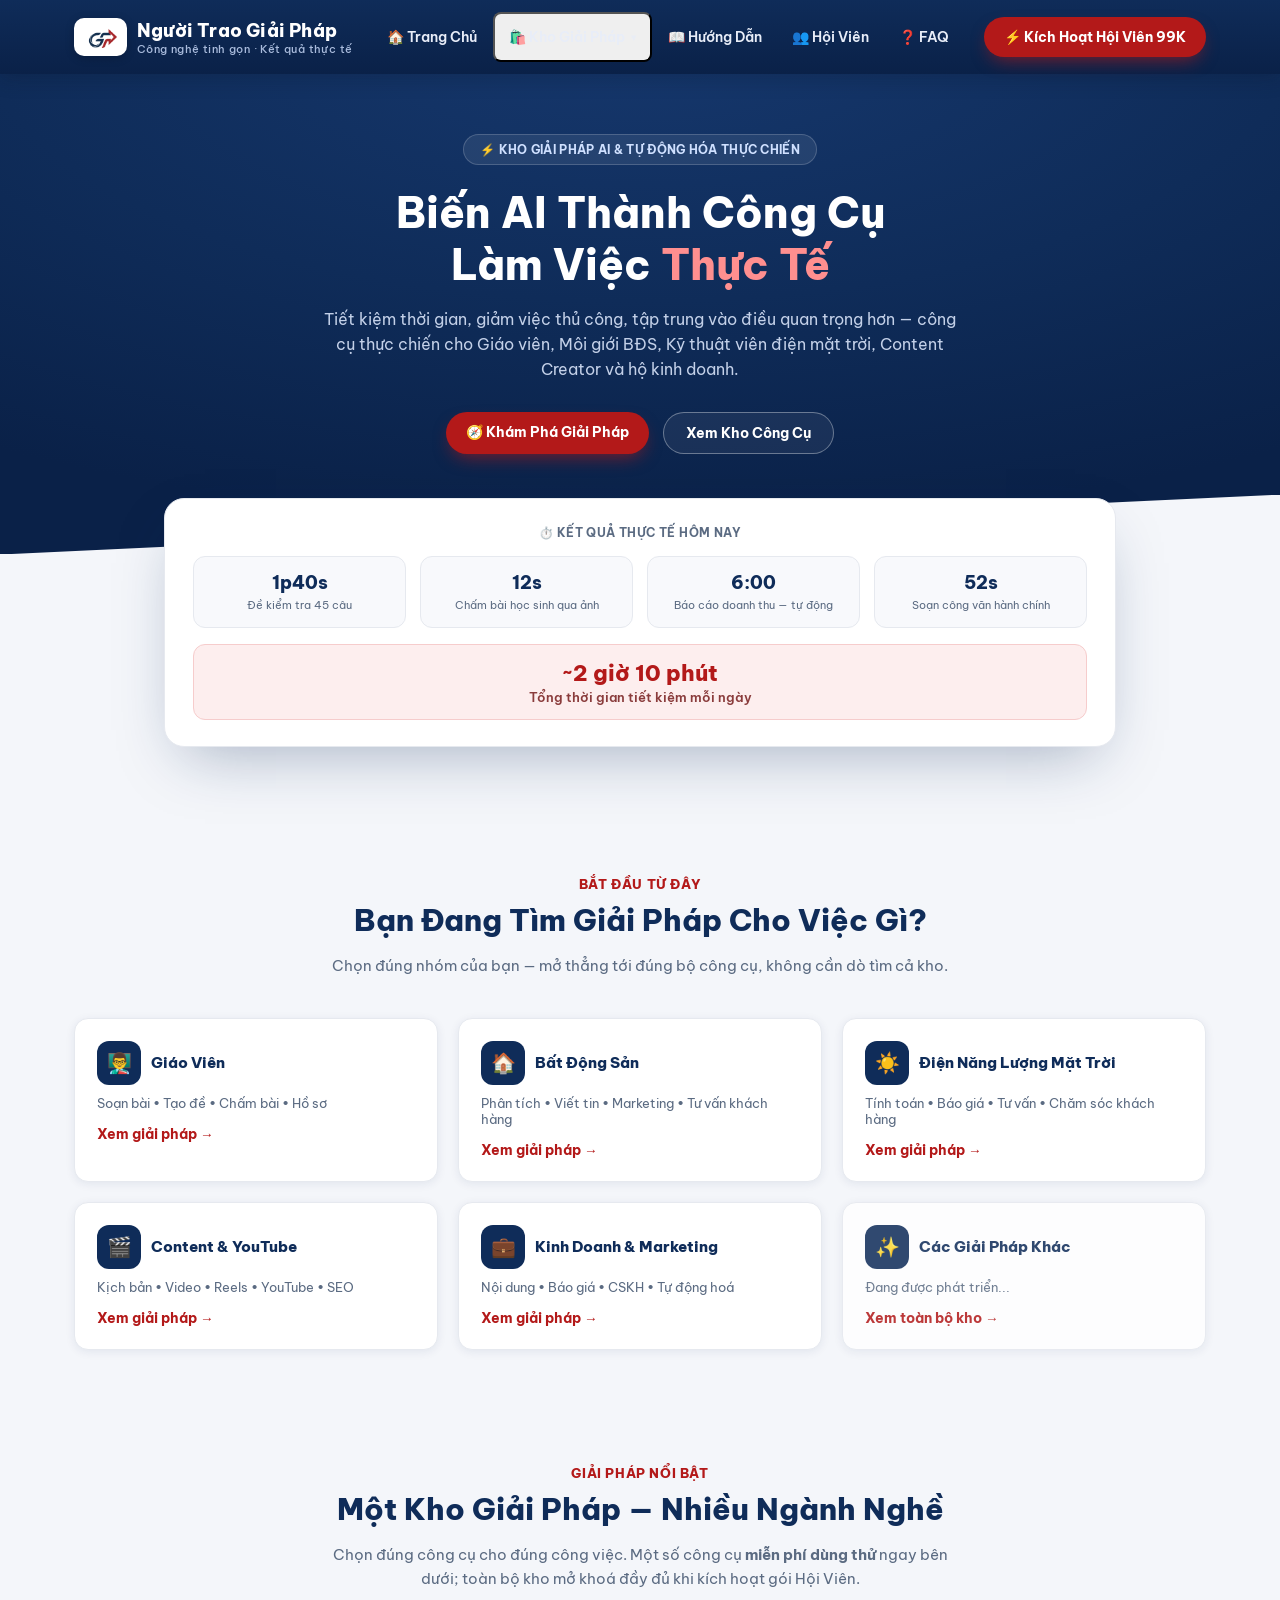
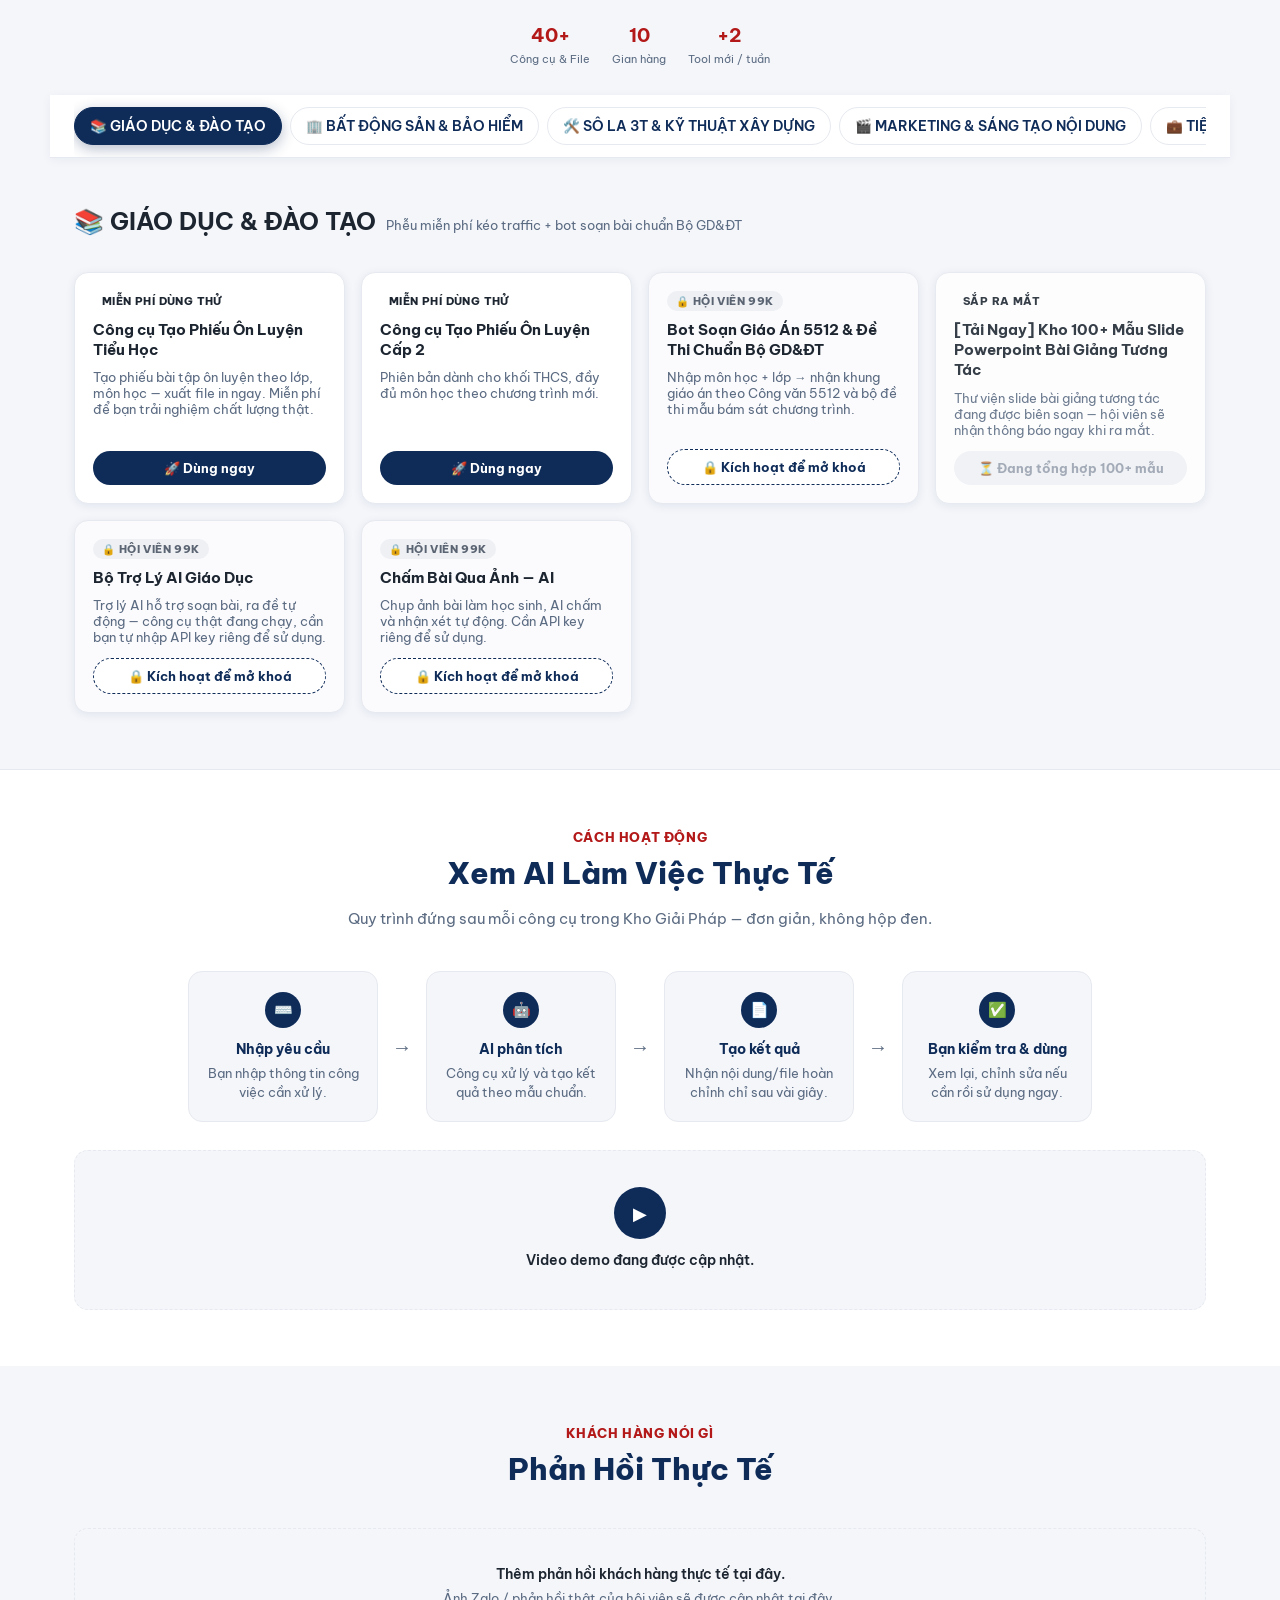
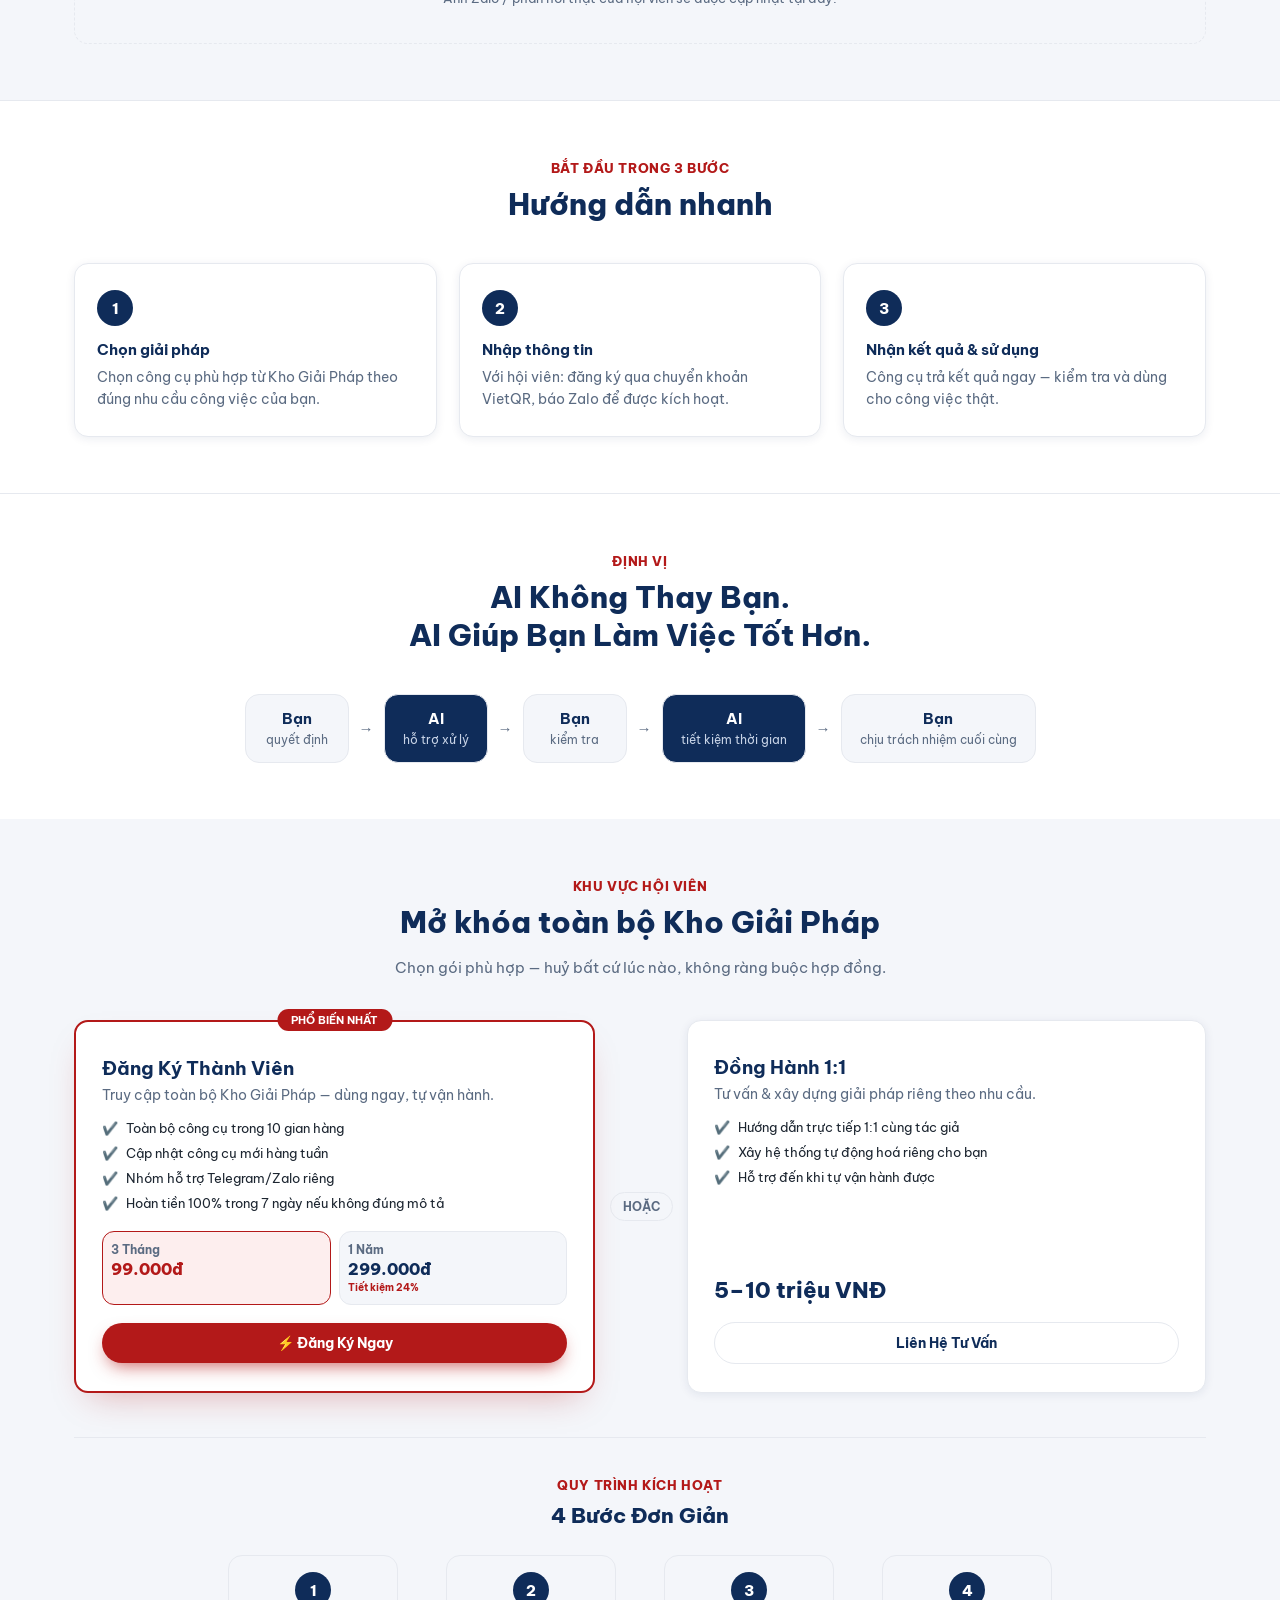
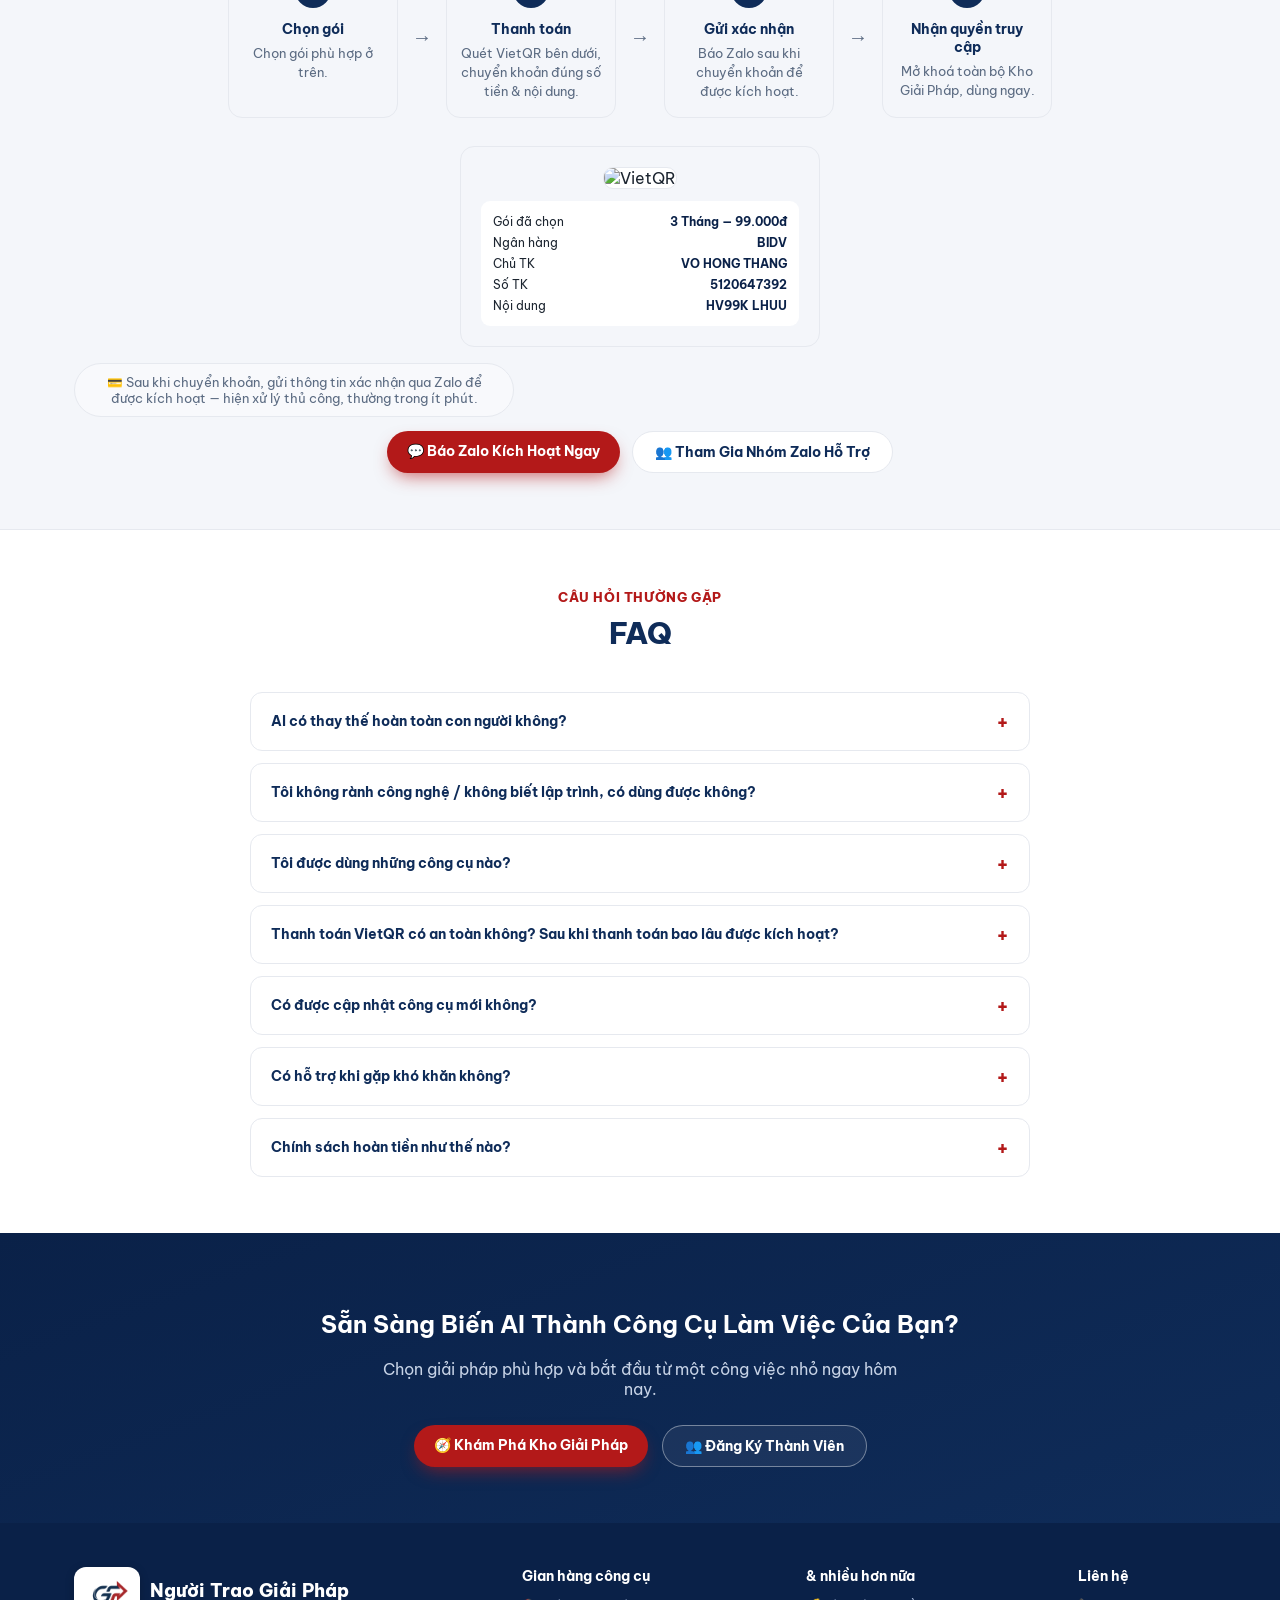
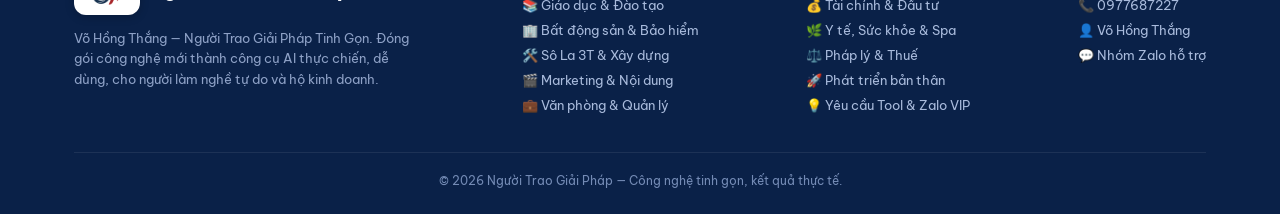
==== commit c5e136d0: "Add AI Assistant Center link to index.html" ====
--- a/index.html
+++ b/index.html
@@ -743,6 +743,7 @@
   {
     icon:"🏛️", name:"Hộ Kinh Doanh &amp; Hành Chính",
     items:[
+      {title:"Trung Tâm Trợ Lý AI Công Chức Xã", href:"cong-chuc-xa.html", badge:"Cần API key"},
       {title:"Soạn Thảo Văn Bản &amp; Biểu Mẫu", href:"soan-thao-van-ban.html"},
       {title:"Tra Cứu Công Vụ Xã", href:"https://vohongthang.github.io/thangvo-tracuu-xa/", ext:true},
       {title:"Kiểm Tra Vi Phạm Chính Sách MXH", href:"kiem-tra-vi-pham-noi-dung.html", badge:"Cần API key"},
